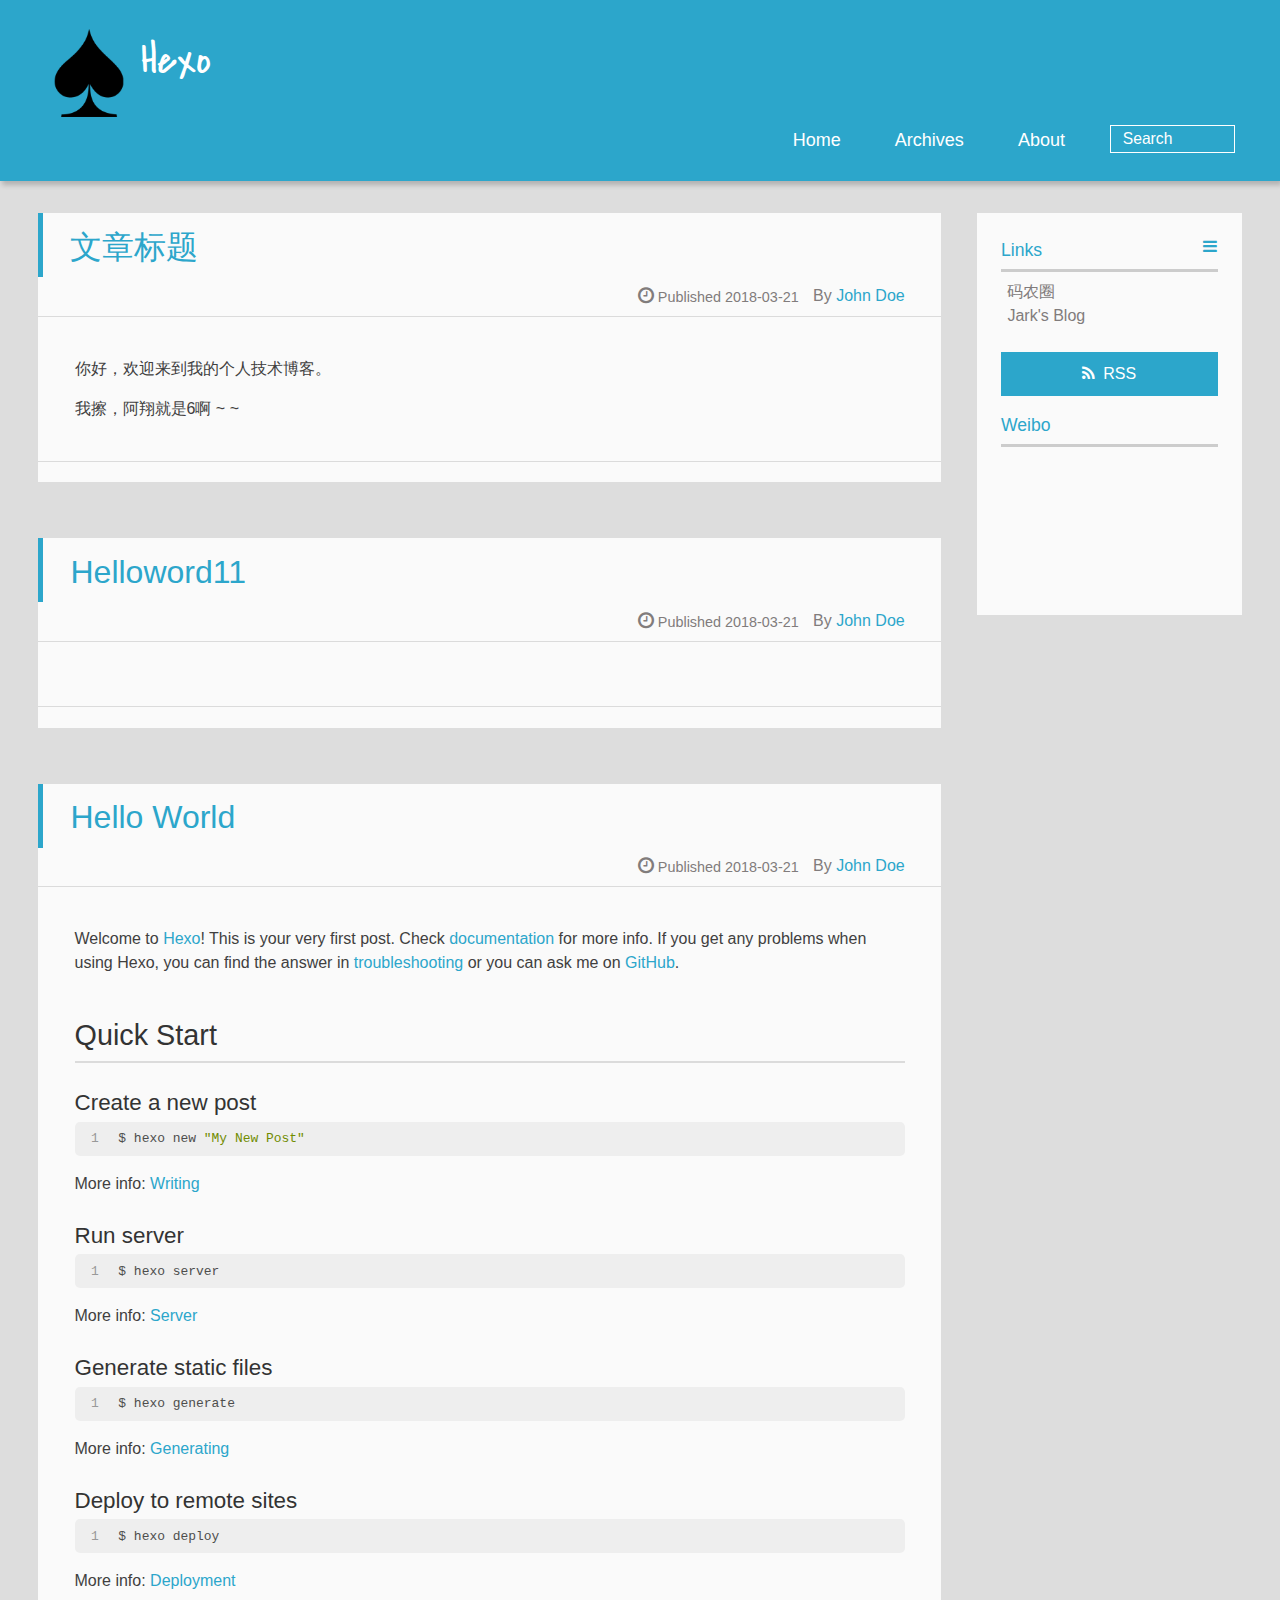
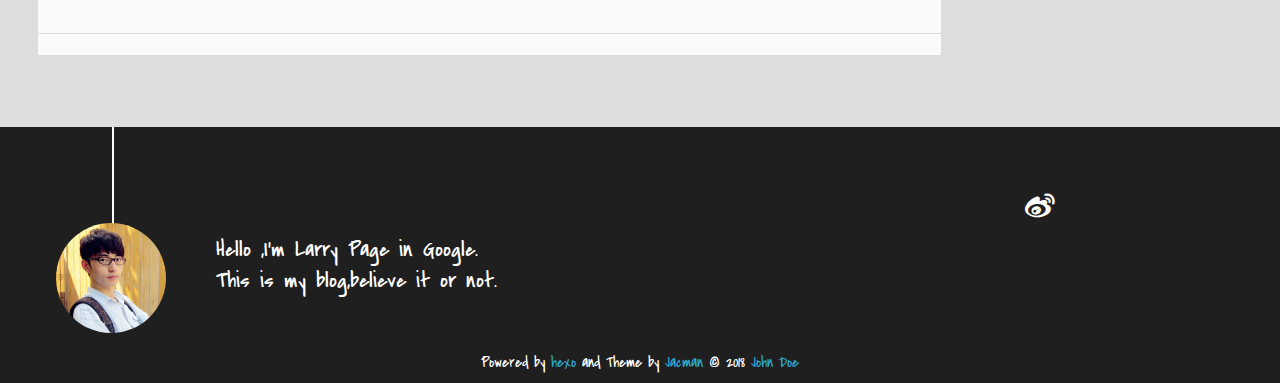
==== index.html @ efb7a97f "Site updated: 2018-03-21 19:25:09" ====
<!DOCTYPE HTML>
<html >
<head>
  <meta charset="UTF-8">
  
    <title>Hexo</title>
    <meta name="viewport" content="width=device-width, initial-scale=1,user-scalable=no">
    
    <meta name="author" content="John Doe">
    

    
    <meta property="og:type" content="website">
<meta property="og:title" content="Hexo">
<meta property="og:url" content="http://yoursite.com/index.html">
<meta property="og:site_name" content="Hexo">
<meta name="twitter:card" content="summary">
<meta name="twitter:title" content="Hexo">

    
    <link rel="alternative" href="/atom.xml" title="Hexo" type="application/atom+xml">
    
    
    <link rel="icon" href="/img/favicon.ico">
    
    
    <link rel="apple-touch-icon" href="/img/jacman.jpg">
    <link rel="apple-touch-icon-precomposed" href="/img/jacman.jpg">
    
    <link rel="stylesheet" href="/css/style.css">
</head>

  <body>
    <header>
      
<div>
		
			<div id="imglogo">
				<a href="/"><img src="/img/logo.png" alt="Hexo" title="Hexo"/></a>
			</div>
			
			<div id="textlogo">
				<h1 class="site-name"><a href="/" title="Hexo">Hexo</a></h1>
				<h2 class="blog-motto"></h2>
			</div>
			<div class="navbar"><a class="navbutton navmobile" href="#" title="Menu">
			</a></div>
			<nav class="animated">
				<ul>
					<ul>
					 
						<li><a href="/">Home</a></li>
					
						<li><a href="/archives">Archives</a></li>
					
						<li><a href="/about">About</a></li>
					
					<li>
 					
					<form class="search" action="//google.com/search" method="get" accept-charset="utf-8">
						<label>Search</label>
						<input type="search" id="search" name="q" autocomplete="off" maxlength="20" placeholder="Search" />
						<input type="hidden" name="q" value="site:yoursite.com">
					</form>
					
					</li>
				</ul>
			</nav>			
</div>
    </header>
    <div id="container">
      <div id="main">

   
    
    <article class="post-expand post" itemprop="articleBody"> 
        <header class="article-info clearfix">
  <h1 itemprop="name">
    
      <a href="/2018/03/21/文章标题/" title="文章标题" itemprop="url">文章标题</a>
  </h1>
  <p class="article-author">By
       
		<a href="/about" title="John Doe" target="_blank" itemprop="author">John Doe</a>
		
  <p class="article-time">
    <time datetime="2018-03-21T10:41:30.000Z" itemprop="datePublished"> Published 2018-03-21</time>
    
  </p>
</header>
    <div class="article-content">
        
        <p>你好，欢迎来到我的个人技术博客。 </p>
<p>我擦，阿翔就是6啊 ~ ~</p>

        
        
        <p class="article-more-link">
          
       </p>
    </div>
    <footer class="article-footer clearfix">
<div class="article-catetags">


</div>




<div class="comments-count">
	
</div>

</footer>


    </article>






   
    
    <article class="post-expand post" itemprop="articleBody"> 
        <header class="article-info clearfix">
  <h1 itemprop="name">
    
      <a href="/2018/03/21/Helloword11/" title="Helloword11" itemprop="url">Helloword11</a>
  </h1>
  <p class="article-author">By
       
		<a href="/about" title="John Doe" target="_blank" itemprop="author">John Doe</a>
		
  <p class="article-time">
    <time datetime="2018-03-21T09:55:42.000Z" itemprop="datePublished"> Published 2018-03-21</time>
    
  </p>
</header>
    <div class="article-content">
        
        
        
        
        <p class="article-more-link">
          
       </p>
    </div>
    <footer class="article-footer clearfix">
<div class="article-catetags">


</div>




<div class="comments-count">
	
</div>

</footer>


    </article>






   
    
    <article class="post-expand post" itemprop="articleBody"> 
        <header class="article-info clearfix">
  <h1 itemprop="name">
    
      <a href="/2018/03/21/hello-world/" title="Hello World" itemprop="url">Hello World</a>
  </h1>
  <p class="article-author">By
       
		<a href="/about" title="John Doe" target="_blank" itemprop="author">John Doe</a>
		
  <p class="article-time">
    <time datetime="2018-03-21T09:54:23.000Z" itemprop="datePublished"> Published 2018-03-21</time>
    
  </p>
</header>
    <div class="article-content">
        
        <p>Welcome to <a href="https://hexo.io/" target="_blank" rel="noopener">Hexo</a>! This is your very first post. Check <a href="https://hexo.io/docs/" target="_blank" rel="noopener">documentation</a> for more info. If you get any problems when using Hexo, you can find the answer in <a href="https://hexo.io/docs/troubleshooting.html" target="_blank" rel="noopener">troubleshooting</a> or you can ask me on <a href="https://github.com/hexojs/hexo/issues" target="_blank" rel="noopener">GitHub</a>.</p>
<h2 id="Quick-Start"><a href="#Quick-Start" class="headerlink" title="Quick Start"></a>Quick Start</h2><h3 id="Create-a-new-post"><a href="#Create-a-new-post" class="headerlink" title="Create a new post"></a>Create a new post</h3><figure class="highlight bash"><table><tr><td class="gutter"><pre><span class="line">1</span><br></pre></td><td class="code"><pre><span class="line">$ hexo new <span class="string">"My New Post"</span></span><br></pre></td></tr></table></figure>
<p>More info: <a href="https://hexo.io/docs/writing.html" target="_blank" rel="noopener">Writing</a></p>
<h3 id="Run-server"><a href="#Run-server" class="headerlink" title="Run server"></a>Run server</h3><figure class="highlight bash"><table><tr><td class="gutter"><pre><span class="line">1</span><br></pre></td><td class="code"><pre><span class="line">$ hexo server</span><br></pre></td></tr></table></figure>
<p>More info: <a href="https://hexo.io/docs/server.html" target="_blank" rel="noopener">Server</a></p>
<h3 id="Generate-static-files"><a href="#Generate-static-files" class="headerlink" title="Generate static files"></a>Generate static files</h3><figure class="highlight bash"><table><tr><td class="gutter"><pre><span class="line">1</span><br></pre></td><td class="code"><pre><span class="line">$ hexo generate</span><br></pre></td></tr></table></figure>
<p>More info: <a href="https://hexo.io/docs/generating.html" target="_blank" rel="noopener">Generating</a></p>
<h3 id="Deploy-to-remote-sites"><a href="#Deploy-to-remote-sites" class="headerlink" title="Deploy to remote sites"></a>Deploy to remote sites</h3><figure class="highlight bash"><table><tr><td class="gutter"><pre><span class="line">1</span><br></pre></td><td class="code"><pre><span class="line">$ hexo deploy</span><br></pre></td></tr></table></figure>
<p>More info: <a href="https://hexo.io/docs/deployment.html" target="_blank" rel="noopener">Deployment</a></p>

        
        
        <p class="article-more-link">
          
       </p>
    </div>
    <footer class="article-footer clearfix">
<div class="article-catetags">


</div>




<div class="comments-count">
	
</div>

</footer>


    </article>







</div>
      <div class="openaside"><a class="navbutton" href="#" title="Show Sidebar"></a></div>

<div id="asidepart">
<div class="closeaside"><a class="closebutton" href="#" title="Hide Sidebar"></a></div>
<aside class="clearfix">

  


  

  

  <div class="linkslist">
  <p class="asidetitle">Links</p>
    <ul>
        
          <li>
            
            	<a href="https://coderq.com" target="_blank" title="一个面向程序员交流分享的新一代社区">码农圈</a>
            
          </li>
        
          <li>
            
            	<a href="http://wuchong.me" target="_blank" title="Jark&#39;s Blog">Jark&#39;s Blog</a>
            
          </li>
        
    </ul>
</div>

  


  <div class="rsspart">
	<a href="/atom.xml" target="_blank" title="rss">RSS</a>
</div>

  <div class="weiboshow">
  <p class="asidetitle">Weibo</p>
    <iframe width="100%" height="119" class="share_self"  frameborder="0" scrolling="no" src="http://widget.weibo.com/weiboshow/index.php?language=&width=0&height=119&fansRow=2&ptype=1&speed=0&skin=9&isTitle=1&noborder=1&isWeibo=0&isFans=0&uid=&verifier=b3593ceb&dpc=1"></iframe>
</div>


</aside>
</div>
    </div>
    <footer><div id="footer" >
	
	<div class="line">
		<span></span>
		<div class="author"></div>
	</div>
	
	
	<section class="info">
		<p> Hello ,I&#39;m Larry Page in Google. <br/>
			This is my blog,believe it or not.</p>
	</section>
	 
	<div class="social-font" class="clearfix">
		
		<a href="http://weibo.com/2176287895" target="_blank" class="icon-weibo" title="微博"></a>
		
		
		
		
		
		
		
		
		
		
	</div>
			
		

		<p class="copyright">
		Powered by <a href="http://hexo.io" target="_blank" title="hexo">hexo</a> and Theme by <a href="https://github.com/wuchong/jacman" target="_blank" title="Jacman">Jacman</a> © 2018 
		
		<a href="/about" target="_blank" title="John Doe">John Doe</a>
		
		
		</p>
</div>
</footer>
    <script src="/js/jquery-2.0.3.min.js"></script>
<script src="/js/jquery.imagesloaded.min.js"></script>
<script src="/js/gallery.js"></script>
<script src="/js/jquery.qrcode-0.12.0.min.js"></script>

<script type="text/javascript">
$(document).ready(function(){ 
  $('.navbar').click(function(){
    $('header nav').toggleClass('shownav');
  });
  var myWidth = 0;
  function getSize(){
    if( typeof( window.innerWidth ) == 'number' ) {
      myWidth = window.innerWidth;
    } else if( document.documentElement && document.documentElement.clientWidth) {
      myWidth = document.documentElement.clientWidth;
    };
  };
  var m = $('#main'),
      a = $('#asidepart'),
      c = $('.closeaside'),
      o = $('.openaside');
  c.click(function(){
    a.addClass('fadeOut').css('display', 'none');
    o.css('display', 'block').addClass('fadeIn');
    m.addClass('moveMain');
  });
  o.click(function(){
    o.css('display', 'none').removeClass('beforeFadeIn');
    a.css('display', 'block').removeClass('fadeOut').addClass('fadeIn');      
    m.removeClass('moveMain');
  });
  $(window).scroll(function(){
    o.css("top",Math.max(80,260-$(this).scrollTop()));
  });
  
  $(window).resize(function(){
    getSize(); 
    if (myWidth >= 1024) {
      $('header nav').removeClass('shownav');
    }else{
      m.removeClass('moveMain');
      a.css('display', 'block').removeClass('fadeOut');
      o.css('display', 'none');
        
    }
  });
});
</script>












<link rel="stylesheet" href="/fancybox/jquery.fancybox.css" media="screen" type="text/css">
<script src="/fancybox/jquery.fancybox.pack.js"></script>
<script type="text/javascript">
$(document).ready(function(){ 
  $('.article-content').each(function(i){
    $(this).find('img').each(function(){
      if ($(this).parent().hasClass('fancybox')) return;
      var alt = this.alt;
      if (alt) $(this).after('<span class="caption">' + alt + '</span>');
      $(this).wrap('<a href="' + this.src + '" title="' + alt + '" class="fancybox"></a>');
    });
    $(this).find('.fancybox').each(function(){
      $(this).attr('rel', 'article' + i);
    });
  });
  if($.fancybox){
    $('.fancybox').fancybox();
  }
}); 
</script>



<!-- Analytics Begin -->



<script>
var _hmt = _hmt || [];
(function() {
  var hm = document.createElement("script");
  hm.src = "//hm.baidu.com/hm.js?e6d1f421bbc9962127a50488f9ed37d1";
  var s = document.getElementsByTagName("script")[0]; 
  s.parentNode.insertBefore(hm, s);
})();
</script>



<!-- Analytics End -->

<!-- Totop Begin -->

	<div id="totop">
	<a title="Back to Top"><img src="/img/scrollup.png"/></a>
	</div>
	<script src="/js/totop.js"></script>

<!-- Totop End -->

<!-- MathJax Begin -->
<!-- mathjax config similar to math.stackexchange -->


<!-- MathJax End -->

<!-- Tiny_search Begin -->

<!-- Tiny_search End -->

  </body>
 </html>
---- css/style.css ----
html,
body,
div,
span,
applet,
object,
iframe,
h1,
h2,
h3,
h4,
h5,
h6,
p,
blockquote,
pre,
a,
abbr,
acronym,
address,
big,
cite,
code,
del,
dfn,
em,
img,
ins,
kbd,
q,
s,
samp,
small,
strike,
strong,
sub,
sup,
tt,
var,
dl,
dt,
dd,
ol,
ul,
li,
fieldset,
form,
label,
legend,
table,
caption,
tbody,
tfoot,
thead,
tr,
th,
td {
  margin: 0;
  padding: 0;
  border: 0;
  outline: 0;
  font-weight: inherit;
  font-style: inherit;
  font-family: inherit;
  font-size: 100%;
  vertical-align: baseline;
}
body {
  line-height: 1;
  color: #000;
  background: #fff;
}
ol,
ul {
  list-style: none;
}
table {
  border-collapse: separate;
  border-spacing: 0;
  vertical-align: middle;
}
caption,
th,
td {
  text-align: left;
  font-weight: normal;
  vertical-align: middle;
}
a img {
  border: none;
}
/* custom Font*/
@font-face {
  font-family: "covered_by_your_graceregular";
  font-weight: normal;
  font-style: normal;
  src: url("../font/coveredbyyourgrace-webfont.eot");
  src: url("../font/coveredbyyourgrace-webfont.eot?#iefix") format('embedded-opentype'), url("../font/coveredbyyourgrace-webfont.svg#covered_by_your_graceregular") format('svg'), url("../font/coveredbyyourgrace-webfont.woff") format('woff'), url("../font/coveredbyyourgrace-webfont.ttf") format('truetype');
}
/* icon Font */
@font-face {
  font-family: "FontAwesome";
  font-style: normal;
  font-weight: normal;
  src: url("../font/fontawesome-webfont.eot?v=#4.0.3");
  src: url("../font/fontawesome-webfont.eot?#iefix&v=#4.0.3") format("embedded-opentype"), url("../font/fontawesome-webfont.woff?v=#4.0.3") format("woff"), url("../font/fontawesome-webfont.ttf?v=#4.0.3") format("truetype"), url("../font/fontawesome-webfont.svg#fontawesomeregular?v=#4.0.3") format("svg");
}
@font-face {
  font-family: "fontdiao";
  font-weight: normal;
  font-style: normal;
  src: url("../font/fontdiao.eot");
  src: url("../font/fontdiao.eot?#iefix") format('embedded-opentype'), url("../font/fontdiao.svg#fontdiao") format('svg'), url("../font/fontdiao.woff") format('woff'), url("../font/fontdiao.ttf") format('truetype');
}
/* Public style */
* {
  -webkit-margin-before: 0;
  -webkit-margin-after: 0;
}
body {
  background: #ddd;
  font-family: "Helvetica Neue", "Helvetica", "Microsoft YaHei", "WenQuanYi Micro Hei", Arial, sans-serif;
  font-size: 100%;
  color: #817c7c;
  line-height: 1.5;
  min-height: 100vh;
  display: -webkit-flex;
  display: -webkit-box;
  display: -moz-box;
  display: -webkit-flex;
  display: -ms-flexbox;
  display: box;
  display: flex;
  -webkit-flex-direction: column;
  -webkit-box-orient: vertical;
  -moz-box-orient: vertical;
  -o-box-orient: vertical;
  -webkit-flex-direction: column;
  -ms-flex-direction: column;
  flex-direction: column;
}
iframe {
  margin-top: 10px;
}
small {
  font-size: 80%;
}
sub,
sup {
  font-size: 75%;
  line-height: 0;
  position: relative;
  vertical-align: baseline;
}
sup {
  top: -0.5em;
  padding-left: 0.3em;
}
sub {
  bottom: -0.25em;
}
a {
  text-decoration: none;
  color: #817c7c;
}
a:hover,
a:focus {
  outline: 0;
  text-decoration: none;
  -webkit-transition: color 0.25s, background 0.5s;
  -moz-transition: color 0.25s, background 0.5s;
  -o-transition: color 0.25s, background 0.5s;
  -ms-transition: color 0.25s, background 0.5s;
  transition: color 0.25s, background 0.5s;
}
a:hover:before {
  -webkit-transition: color 0.25s, background 0.5s;
  -moz-transition: color 0.25s, background 0.5s;
  -o-transition: color 0.25s, background 0.5s;
  -ms-transition: color 0.25s, background 0.5s;
  transition: color 0.25s, background 0.5s;
}
input:focus {
  outline: none;
}
input,
button {
  margin: 0;
  padding: 0;
}
input::-moz-focus-inner,
button::-moz-focus-inner {
  border: 0;
  padding: 0;
}
h1 {
  font-size: 1.5em;
}
.fa {
  display: inline-block;
  font-family: FontAwesome;
  font-style: normal;
  font-weight: normal;
  line-height: 1;
  -webkit-font-smoothing: antialiased;
  -moz-osx-font-smoothing: grayscale;
}
.clearfix {
  zoom: 1;
}
.clearfix:before,
.clearfix:after {
  content: "";
  display: table;
}
.clearfix:after {
  clear: both;
}
::-webkit-input-placeholder {
  color: #fff;
  padding: 2px 0 0 4px;
}
::-moz-placeholder {
  color: #fff;
  padding: 2px 0 0 4px;
}
:-ms-input-placeholder {
  color: #fff;
  padding: 2px 0 0 4px;
}
::-webkit-input-placeholder::before {
  font-family: "FontAwesome";
  -webkit-font-smoothing: antialiased;
  -moz-osx-font-smoothing: grayscale;
  content: "\f002";
  padding-right: 4px;
}
::-moz-placeholder:before {
  font-family: "FontAwesome";
  -webkit-font-smoothing: antialiased;
  -moz-osx-font-smoothing: grayscale;
  content: "\f002";
  padding-right: 4px;
}
:-ms-input-placeholder::before {
  font-family: "FontAwesome";
  -webkit-font-smoothing: antialiased;
  -moz-osx-font-smoothing: grayscale;
  content: "\f002";
  padding-right: 4px;
}
input[type="search"]::-webkit-search-cancel-button,
input[type="search"]::-webkit-search-decoration {
  -webkit-appearance: none;
}
::-webkit-search-cancel-button:after {
  font-family: "FontAwesome";
  -webkit-font-smoothing: antialiased;
  -moz-osx-font-smoothing: grayscale;
  content: '\f00d';
  color: #fff;
  padding-right: 4px;
}
/* css3 animate */
.animated {
  -webkit-animation-fill-mode: both;
  -moz-animation-fill-mode: both;
  -o-animation-fill-mode: both;
  -ms-animation-fill-mode: both;
  animation-fill-mode: both;
  -webkit-animation-duration: 1s;
  -moz-animation-duration: 1s;
  -o-animation-duration: 1s;
  -ms-animation-duration: 1s;
  animation-duration: 1s;
}
@-webkit-keyframes fadeIn {
  0% {
    opacity: 0;
    -ms-filter: "progid:DXImageTransform.Microsoft.Alpha(Opacity=0)";
    filter: alpha(opacity=0);
  }
  100% {
    opacity: 1;
    -ms-filter: none;
    filter: none;
  }
}
.fadeIn {
  -webkit-animation-name: fadeIn;
  -moz-animation-name: fadeIn;
  -o-animation-name: fadeIn;
  -ms-animation-name: fadeIn;
  animation-name: fadeIn;
}
.fadeOut {
  -webkit-animation-name: fadeOut;
  -moz-animation-name: fadeOut;
  -o-animation-name: fadeOut;
  -ms-animation-name: fadeOut;
  animation-name: fadeOut;
}
@-moz-keyframes fadeInDown {
  0% {
    opacity: 0;
    -ms-filter: "progid:DXImageTransform.Microsoft.Alpha(Opacity=0)";
    filter: alpha(opacity=0);
    -webkit-transform: translateY(-20px);
    -moz-transform: translateY(-20px);
    -o-transform: translateY(-20px);
    -ms-transform: translateY(-20px);
    transform: translateY(-20px);
  }
  100% {
    opacity: 1;
    -ms-filter: none;
    filter: none;
    -webkit-transform: translateY(0);
    -moz-transform: translateY(0);
    -o-transform: translateY(0);
    -ms-transform: translateY(0);
    transform: translateY(0);
  }
}
@-webkit-keyframes fadeInDown {
  0% {
    opacity: 0;
    -ms-filter: "progid:DXImageTransform.Microsoft.Alpha(Opacity=0)";
    filter: alpha(opacity=0);
    -webkit-transform: translateY(-20px);
    -moz-transform: translateY(-20px);
    -o-transform: translateY(-20px);
    -ms-transform: translateY(-20px);
    transform: translateY(-20px);
  }
  100% {
    opacity: 1;
    -ms-filter: none;
    filter: none;
    -webkit-transform: translateY(0);
    -moz-transform: translateY(0);
    -o-transform: translateY(0);
    -ms-transform: translateY(0);
    transform: translateY(0);
  }
}
@-o-keyframes fadeInDown {
  0% {
    opacity: 0;
    -ms-filter: "progid:DXImageTransform.Microsoft.Alpha(Opacity=0)";
    filter: alpha(opacity=0);
    -webkit-transform: translateY(-20px);
    -moz-transform: translateY(-20px);
    -o-transform: translateY(-20px);
    -ms-transform: translateY(-20px);
    transform: translateY(-20px);
  }
  100% {
    opacity: 1;
    -ms-filter: none;
    filter: none;
    -webkit-transform: translateY(0);
    -moz-transform: translateY(0);
    -o-transform: translateY(0);
    -ms-transform: translateY(0);
    transform: translateY(0);
  }
}
@keyframes fadeInDown {
  0% {
    opacity: 0;
    -ms-filter: "progid:DXImageTransform.Microsoft.Alpha(Opacity=0)";
    filter: alpha(opacity=0);
    -webkit-transform: translateY(-20px);
    -moz-transform: translateY(-20px);
    -o-transform: translateY(-20px);
    -ms-transform: translateY(-20px);
    transform: translateY(-20px);
  }
  100% {
    opacity: 1;
    -ms-filter: none;
    filter: none;
    -webkit-transform: translateY(0);
    -moz-transform: translateY(0);
    -o-transform: translateY(0);
    -ms-transform: translateY(0);
    transform: translateY(0);
  }
}
body >header {
  width: 100%;
  -webkit-box-shadow: 2px 4px 5px rgba(3,3,3,0.2);
  box-shadow: 2px 4px 5px rgba(3,3,3,0.2);
  background: url("../") center #2ca6cb;
  color: #fff;
  padding: 1em 0 0.8em;
}
@media only screen and (min-width: 1024px) {
  body >header {
    padding: 1.8em 0 1.5em;
  }
}
body >header >div {
  width: 95%;
  margin: 0 auto;
  position: relative;
  overflow: hidden;
}
@media only screen and (min-width: 1024px) {
  body >header >div {
    width: 93%;
  }
}
body >header a {
  display: block;
  color: #fff;
}
#imglogo {
  float: left;
  width: 4em;
  height: 4em;
}
@media only screen and (min-width: 768px) {
  #imglogo {
    width: 5em;
  }
}
@media only screen and (min-width: 1024px) {
  #imglogo {
    width: 5.5em;
  }
}
#imglogo img {
  width: 4em;
}
@media only screen and (min-width: 768px) {
  #imglogo img {
    width: 5em;
  }
}
@media only screen and (min-width: 1024px) {
  #imglogo img {
    width: 5.5em;
  }
}
#textlogo {
  float: left;
  width: 75%;
  margin-left: 0.5em;
}
#textlogo h1.site-name {
  width: 86%;
  font-family: "covered_by_your_graceregular";
  font-size: 200%;
  line-height: 1.5;
  -webkit-font-smoothing: antialiased;
  -moz-osx-font-smoothing: grayscale;
}
@media only screen and (min-width: 768px) {
  #textlogo h1.site-name {
    font-size: 240%;
  }
}
@media only screen and (min-width: 1024px) {
  #textlogo h1.site-name {
    font-size: 280%;
  }
}
#textlogo h2.blog-motto {
  font-size: 0.7em;
  font-weight: normal;
}
@media only screen and (min-width: 768px) {
  #textlogo h2.blog-motto {
    font-size: 100%;
  }
}
@media only screen and (min-width: 1024px) {
  #textlogo h2.blog-motto {
    font-size: 110%;
  }
}
.navbar {
  position: absolute;
  width: 2em;
  right: 0em;
  top: 1em;
  padding: 0.5em;
}
@media only screen and (min-width: 1024px) {
  .navbar {
    display: none;
  }
}
.navbutton::before {
  font-family: "FontAwesome";
  -webkit-font-smoothing: antialiased;
  -moz-osx-font-smoothing: grayscale;
  content: "\f0c9";
}
.navmobile::before {
  padding-left: 1em;
}
header nav {
  float: left;
  width: 100%;
  font-size: 112.5%;
  padding-top: 0.5em;
  max-height: 0.01em;
  -webkit-transition: max-height 1s ease-out;
  -moz-transition: max-height 1s ease-out;
  -o-transition: max-height 1s ease-out;
  -ms-transition: max-height 1s ease-out;
  transition: max-height 1s ease-out;
}
@media only screen and (min-width: 568px) {
  header nav {
    width: 50%;
  }
}
@media only screen and (min-width: 1024px) {
  header nav {
    float: right;
    width: auto;
    margin-top: 1em;
    max-height: none;
  }
}
@media only screen and (min-width: 1024px) {
  header nav ul {
    float: right;
  }
}
@media only screen and (min-width: 1024px) {
  header nav ul li {
    float: left;
  }
}
header nav ul li a {
  padding: 0.2em 0 0.2em 1em;
}
@media only screen and (min-width: 1024px) {
  header nav ul li a {
    padding: 0.2em 1.5em;
  }
}
header nav ul li a:hover {
  background: #1b7f9e;
  color: #e9cd4c;
}
.shownav {
  max-height: 40em;
}
.search {
  padding: 0.1em 0 0 1em;
}
.search input {
  -webkit-appearance: textfield;
  font-size: 0.87em;
  line-height: 1.7;
  border: 1px solid #fff;
  color: #fff;
  background: transparent;
  width: 80%;
  padding-left: 0.5em;
}
@media only screen and (min-width: 1024px) {
  .search input {
    width: 8em;
    -webkit-transition: 0.5s width;
    -moz-transition: 0.5s width;
    -o-transition: 0.5s width;
    -ms-transition: 0.5s width;
    transition: 0.5s width;
  }
  .search input:focus {
    width: 15em;
  }
}
.search label {
  display: none;
}
/* index layout */
#container {
  -webkit-flex: 1;
  width: 95%;
  margin: 0 auto;
  overflow: hidden;
}
@media only screen and (min-width: 768px) {
  #container {
    width: 96%;
  }
}
@media only screen and (min-width: 1024px) {
  #container {
    width: 94%;
  }
}
@media only screen and (min-width: 1560px) {
  #container {
    width: 82%;
  }
}
#main {
  margin: 1em 0 0;
  line-height: 1.8;
}
@media only screen and (min-width: 1024px) {
  #main {
    margin: 2em 0 0;
    width: 75%;
    float: left;
    -webkit-transition: margin 0.5s ease-out;
    -moz-transition: margin 0.5s ease-out;
    -o-transition: margin 0.5s ease-out;
    -ms-transition: margin 0.5s ease-out;
    transition: margin 0.5s ease-out;
  }
}
#main section.post {
  background: #fafafa;
  margin-bottom: 0.125em;
}
#main section.post a {
  display: block;
  border-left: 0.5em solid #ccc;
  -webkit-transition: border-left 0.45s;
  -moz-transition: border-left 0.45s;
  -o-transition: border-left 0.45s;
  -ms-transition: border-left 0.45s;
  transition: border-left 0.45s;
  padding: 0.5em;
}
@media only screen and (min-width: 768px) {
  #main section.post a {
    padding: 1em;
  }
}
#main section.post a:hover {
  border-left: 0.5em solid #2ca6cb;
}
#main section.post a h1 {
  color: #2ca6cb;
  line-height: 2;
}
#main section.post a p {
  color: #817c7c;
}
#main section.post a time {
  color: #817c7c;
  display: block;
  margin: 0.5em 0;
  font-size: 0.9em;
}
#main article.post-expand {
  background: #fafafa;
  margin-bottom: 3.5em;
}
#main article.post-expand .img-logo {
  max-width: 180px;
  max-height: 96px;
  display: block !important;
  margin-right: 0.7em;
  margin-left: 0.7em;
  padding: 0;
  float: right;
  clear: right;
}
#main article.post-expand .img-topic {
  max-width: 300px;
  max-height: 1800px;
  display: block !important;
  margin-left: 0.7em;
  margin-right: 0.7em;
  padding: 0;
  float: right;
  clear: right;
}
#main article.post-expand .article-more-link a {
  display: inline-block;
  line-height: 1em;
  padding: 6px 15px;
  border-radius: 15px;
  background: #ddd;
  color: #817c7c;
  text-decoration: none;
}
#main article.post-expand .article-more-link a:hover {
  background: #2ca6cb;
  color: #fff;
  text-decoration: none;
}
#archive-page section.post a {
  font-size: 0.9em;
  padding: 0.5em !important;
}
@media only screen and (min-width: 768px) {
  #archive-page section.post a time {
    padding-left: 1em;
  }
}
.moveMain {
  margin-left: 10% !important;
}
.unexpand .prev {
  border-left: 0.5em solid #ccc;
}
.unexpand .prev:hover {
  border-left: 0.5em solid #2ca6cb;
}
#page-nav {
  background: #fafafa;
  text-align: center;
  overflow: hidden;
}
#page-nav a {
  display: inline-block;
  padding: 0.5em 1em;
}
#page-nav a {
  color: #2ca6cb;
}
#page-nav a:hover {
  background: #ccc;
  color: #2ca6cb;
}
#page-nav .prev {
  float: left;
  -webkit-transition: border-left 0.5s;
  -moz-transition: border-left 0.5s;
  -o-transition: border-left 0.5s;
  -ms-transition: border-left 0.5s;
  transition: border-left 0.5s;
}
#page-nav .prev span:before {
  font-family: "FontAwesome";
  -webkit-font-smoothing: antialiased;
  -moz-osx-font-smoothing: grayscale;
  content: "\f053";
  padding-right: 0.5em;
}
#page-nav .next {
  float: right;
}
#page-nav .next span:before {
  font-family: "FontAwesome";
  -webkit-font-smoothing: antialiased;
  -moz-osx-font-smoothing: grayscale;
  content: "\f054";
  padding-left: 0.5em;
}
#page-nav .page-number {
  display: none;
  padding: 0.5em 1em;
}
@media only screen and (min-width: 768px) {
  #page-nav .page-number {
    display: inline-block;
  }
}
#page-nav .current {
  color: #b8b8b8;
  font-weight: bold;
}
#page-nav .space {
  color: #2ca6cb;
}
/* page layout */
@media only screen and (min-width: 1024px) {
  .page {
    margin-left: 10% !important;
  }
}
/* archive layout */
.category-icon:before,
.tag-icon:before,
.archive-icon:before {
  font-family: "FontAwesome";
  -webkit-font-smoothing: antialiased;
  -moz-osx-font-smoothing: grayscale;
  color: #ccc;
  font-size: 100%;
  padding-right: 0.3em;
}
.category-icon:before {
  content: "\f07b";
}
.tag-icon:before {
  content: "\f02c";
}
.archive-icon:before {
  content: "\f187";
}
.archive-title {
  margin: 1em 0;
  padding: 2em;
  background: #fafafa;
  border-left: 0.5em solid #ccc;
}
@media only screen and (min-width: 1024px) {
  .archive-title {
    margin: 2em 0;
    width: 18.5%;
    padding-left: 0.5%;
    float: left;
  }
}
.archive-title h2 {
  width: 90%;
  color: #2ca6cb;
  font-size: 120%;
}
.archive-title a {
  color: #2ca6cb;
  -webkit-transition: color 0.5s;
  -moz-transition: color 0.5s;
  -o-transition: color 0.5s;
  -ms-transition: color 0.5s;
  transition: color 0.5s;
}
.archive-title a:hover {
  color: #2ca6cb;
  -webkit-transition: color 0.5s;
  -moz-transition: color 0.5s;
  -o-transition: color 0.5s;
  -ms-transition: color 0.5s;
  transition: color 0.5s;
}
.current {
  color: #ea6753 !important;
}
@media only screen and (min-width: 768px) {
  .archive-part {
    min-height: 200px;
  }
}
@media only screen and (min-width: 1024px) {
  .archive-part {
    float: right;
    margin-left: 2% !important;
  }
}
.archive-part section.post {
  width: 100%;
}
.archive-part section.post time {
  font-size: 1.1em !important;
  float: left;
}
@media only screen and (max-width: 568px) {
  .archive-part section.post time {
    width: 100%;
  }
}
@media only screen and (min-width: 568px) {
  .archive-part section.post time {
    width: 20%;
  }
}
@media only screen and (min-width: 768px) {
  .archive-nav {
    width: 100%;
    float: left;
    margin-top: 1em;
  }
}
/* tags&categories layout */
.all-list-box {
  min-height: 400px;
}
.post,
.page,
.link,
.photo {
  background: #fafafa;
}
.post a,
.page a,
.link a,
.photo a {
  color: #2ca6cb;
}
.post a:hover,
.page a:hover,
.link a:hover,
.photo a:hover {
  color: #ea6753;
}
@media only screen and (min-width: 768px) {
  article header.article-info {
    border-bottom: 1px solid #dbdbdb;
  }
}
article header.article-info >h1 {
  padding: 0.2em 3%;
  font-size: 170%;
  line-height: 1.5;
  word-wrap: break-word;
  word-break: normal;
  -webkit-font-smoothing: antialiased;
  -moz-osx-font-smoothing: grayscale;
  border-left: 5px solid #2ca6cb;
}
@media only screen and (min-width: 1024px) {
  article header.article-info >h1 {
    font-size: 200%;
    padding-top: 0.3em;
  }
}
article header.article-info >p.article-author {
  padding: 0.3em 4% 0.3em 0;
  text-align: right;
  border-bottom: 1px solid #dbdbdb;
}
@media only screen and (min-width: 768px) {
  article header.article-info >p.article-author {
    float: right;
    border-bottom: none;
  }
}
article header.article-info >p.article-time {
  padding-top: 0.5em;
  font-size: 0.8em;
  text-align: center;
  margin-bottom: -2.7em;
}
@media only screen and (min-width: 768px) {
  article header.article-info >p.article-time {
    float: right;
    margin-right: 1em;
    padding-top: 0.1em;
    font-size: 0.9em;
  }
}
article header.article-info >p.article-time:before {
  font-family: "FontAwesome";
  font-size: 130%;
  content: "\f017";
  -webkit-font-smoothing: antialiased;
  -moz-osx-font-smoothing: grayscale;
}
article .article-content {
  padding: 1.5em 4%;
  color: #413f3f;
  font-size: 100%;
}
article .article-content:before,
article .article-content:after {
  content: "";
  display: block;
  clear: both;
}
article .article-content .kb {
  padding: 0.1em 0.6em;
  border: 1px solid #ccc;
  background-color: code-color;
  color: #8f8f8f;
  -webkit-box-shadow: 0 1px 0 rgba(0,0,0,0.2), 0 0 0 2px #fff inset;
  box-shadow: 0 1px 0 rgba(0,0,0,0.2), 0 0 0 2px #fff inset;
  border-radius: 3px;
  display: inline-block;
  margin: 0 0.1em;
  text-shadow: 0 1px 0 #fff;
  line-height: 1.5;
  white-space: nowrap;
}
article .article-content h1,
article .article-content h2 {
  font-size: 180%;
  line-height: 1.2em;
  padding-bottom: 0.3em;
  margin-top: 1.5em;
  border-bottom: 2px solid #dbdbdb;
}
article .article-content h3 {
  font-size: 140%;
  line-height: 1em;
  margin-top: 1.3em;
}
article .article-content h4,
article .article-content h5,
article .article-content h6 {
  font-size: 140%;
}
article .article-content h1,
article .article-content h2,
article .article-content h3,
article .article-content h4,
article .article-content h5,
article .article-content h6 {
  color: #333;
  -webkit-font-smoothing: antialiased;
  -moz-osx-font-smoothing: grayscale;
}
article .article-content h1 >code,
article .article-content h2 >code,
article .article-content h3 >code,
article .article-content h4 >code,
article .article-content h5 >code,
article .article-content h6 >code {
  color: #a3a3a3;
}
article .article-content hr {
  border: 1px solid #dbdbdb;
}
article .article-content strong {
  font-weight: bold;
}
article .article-content em {
  font-style: italic;
}
article .article-content acronym,
article .article-content abbr {
  border-bottom: 1px dotted;
}
article .article-content blockquote {
  border-left: 0.2em solid #2ca6cb;
  margin: 0.65em 0 0.65em 1%;
  padding-left: 1%;
  line-height: 1.5;
  font-size: 100%;
  color: #808080;
}
article .article-content blockquote footer {
  background: #fafafa;
  padding: 0;
  margin: 0;
  font-size: 80%;
  line-height: 1em;
}
article .article-content blockquote cite {
  font-style: italic;
  padding-left: 0.5em;
}
article .article-content ul,
article .article-content ol {
  padding-left: 1.5em;
  font-size: 100%;
  padding-top: 0.7em;
}
@media only screen and (min-width: 768px) {
  article .article-content ul,
  article .article-content ol {
    padding-left: 1.5em;
  }
}
article .article-content ul li {
  list-style: disc;
  text-align: match-parent;
}
article .article-content ol li {
  list-style-type: decimal;
}
article .article-content dl dt {
  font-weight: blod;
}
article .article-content ul li>code,
article .article-content ol li>code,
article .article-content p code,
article .article-content strong code,
article .article-content em code,
article .article-content table th>code,
article .article-content table td>code {
  font-family: Monaco, Menlo, Consolas, Courier New, monospace;
  background: #eee;
  color: #d14;
  border: 1px solid #d6d6d6;
  padding: 0 5px;
  margin: 0 2px;
  font-size: 90%;
  white-space: nowrap;
  text-shadow: 0 1px #fff;
  -webkit-border-radius: 0.25em;
  border-radius: 0.25em;
}
article .article-content p {
  line-height: 1.5;
  margin-top: 0.7em;
}
@media only screen and (min-width: 1024px) {
  article .article-content p {
    margin-top: 1em;
  }
}
article .article-content img,
article .article-content video,
article .article-content figure img {
  max-width: 100%;
  height: auto;
  vertical-align: middle;
  padding-top: 0.5em;
}
@media only screen and (min-width: 1024px) {
  article .article-content img,
  article .article-content video,
  article .article-content figure img {
    padding-top: 0.7em;
  }
}
article .article-content .img-topic,
article .article-content .img-logo {
  display: none;
}
article .article-content .img-center {
  display: block;
  margin: auto;
}
article .article-content .img-shadow {
  -webkit-box-shadow: 0 0 2px 3px #ddd;
  box-shadow: 0 0 2px 3px #ddd;
}
article .article-content figcaption,
article .article-content .caption {
  display: block;
  margin-top: 0.3em;
  color: #808080;
  position: relative;
  font-size: 0.9em;
  padding-left: 1.3em;
}
article .article-content figcaption:before,
article .article-content .caption:before {
  content: '\f040';
  position: absolute;
  font: 0.9em "FontAwesome";
  position: absolute;
  left: 0;
  top: 0.3em;
}
article .article-content .video-container {
  position: relative;
  padding-top: 56%;
  height: 0;
  overflow: hidden;
}
article .article-content .video-container iframe,
article .article-content .video-container object,
article .article-content .video-container embed {
  position: absolute;
  top: 0;
  left: 0;
  width: 100%;
  height: 100%;
  margin-top: 0;
}
article .article-content table {
  max-width: 100%;
  border-collapse: collapse;
  border-spacing: 0;
  margin-top: 1em;
}
article .article-content table th {
  font-weight: bold;
  border-bottom: 2px solid #dbdbdb;
  padding: 0.5em;
  line-height: 1.3em;
}
article .article-content table td {
  border-bottom: 1px solid #dbdbdb;
  padding: 0.5em;
  line-height: 1.3em;
}
article .article-content .pullquote {
  text-align: left;
  width: 45%;
  margin: 0;
  border: none;
}
article .article-content .left {
  margin-left: 0.5em;
  margin-right: 1em;
  float: left;
}
article .article-content .right {
  margin-right: 0.5em;
  margin-left: 1em;
  float: right;
}
footer.article-footer {
  background: #fafafa;
  padding: 0 4%;
  margin: 0;
  border-top: 1px solid #dbdbdb;
}
.article-share {
  float: right;
  width: 100%;
}
@media only screen and (min-width: 568px) {
  .article-share {
    width: 60%;
  }
}
@media only screen and (min-width: 768px) {
  .article-share {
    width: 16.5em;
  }
}
.article-share .share-jiathis {
  padding: 0.5em 0;
  margin-top: 0.3em;
}
.share span {
  float: right;
  height: 3em;
  width: 1em;
  margin-right: 0.5em;
  position: relative;
  color: #d6d6d6;
}
.share span:before {
  font-family: "FontAwesome";
  content: "\f064";
  font-size: 1em;
  -webkit-font-smoothing: antialiased;
  -moz-osx-font-smoothing: grayscale;
  width: 1.5em;
  height: 1.5em;
  position: absolute;
  top: 50%;
  left: 50%;
  margin-top: -0.75em;
  margin-left: -0.75em;
}
.share a {
  float: right;
  width: 3em;
  height: 3em;
  display: block;
  position: relative;
}
.share a:before {
  font-size: 1.2em;
  font-family: "FontAwesome";
  text-align: center;
  color: #817c7c;
  -webkit-font-smoothing: antialiased;
  -moz-osx-font-smoothing: grayscale;
  width: 1.5em;
  height: 1.5em;
  position: absolute;
  top: 50%;
  left: 50%;
  margin-top: -0.75em;
  margin-left: -0.75em;
}
.share a:hover:before {
  color: #fff;
}
.article-share-twitter:before {
  content: "\f099";
}
.article-share-twitter:hover {
  background: #00aced;
  text-shadow: 0 1px #008abe;
}
.article-share-facebook:before {
  content: "\f09a";
}
.article-share-facebook:hover {
  background: #3b5998;
  text-shadow: 0 1px #2f477a;
}
.article-share-weibo:before {
  content: "\f18a";
}
.article-share-weibo:hover {
  background: #c64d3e;
  text-shadow: 0 1px #a13c2f;
}
.article-share-qrcode:before {
  font-family: "fontdiao" !important;
  content: "\f132";
}
.article-share-qrcode:hover {
  background: #49ae0f;
  text-shadow: 0 1px #3a8b0c;
}
.article-share-renren:before {
  content: "\f18b";
}
.article-share-renren:hover {
  background: #369;
  text-shadow: 0 1px #29527a;
}
.article-back-to-top:before {
  content: "\f062";
}
.article-back-to-top:hover {
  background: #762c54;
  text-shadow: 0 1px #5e2343;
}
.hoverqrcode {
  background: #fff;
  border: 3px solid #2ca6cb;
  border-radius: 10px;
  display: inline-block;
  position: absolute;
}
.overlay {
  display: none !important;
}
.comments-count {
  color: #d6d6d6;
  margin-top: 0.3em;
  padding: 0.5em 0;
  float: right;
}
.comments-count span:before {
  font-family: "FontAwesome";
  -webkit-font-smoothing: antialiased;
  -moz-osx-font-smoothing: grayscale;
  content: "\f075";
}
@media only screen and (max-width: 568px) {
  .comments-count {
    float: left;
  }
}
.comments-count-link {
  padding: 0.5em;
  margin: 0 0.3em;
}
.comments-count-link:hover {
  color: #fff !important;
  background: #2ca6cb;
}
.article-tags,
.article-categories {
  padding: 0.5em 0;
  float: left;
/**width 100%**/
}
@media only screen and (max-width: 568px) {
  .article-tags,
  .article-categories {
    margin-right: 1em !important;
  }
}
.article-tags {
  color: #d6d6d6;
}
@media only screen and (max-width: 568px) {
  .article-tags {
    margin-left: 0;
  }
}
.article-tags span {
  position: relative;
  float: left;
  width: 1em;
  height: 2em;
  margin-right: 0.5em;
}
.article-tags span:before {
  font-family: "FontAwesome";
  -webkit-font-smoothing: antialiased;
  -moz-osx-font-smoothing: grayscale;
  width: 1.2em;
  height: 1.2em;
  position: absolute;
  top: 50%;
  left: 50%;
  margin-top: -0.6em;
  margin-left: -0.6em;
  content: "\f02c";
}
.article-tags a {
  float: left;
  padding: 0 0.3em;
  margin: 0.3em;
  background: #e6e6e6;
}
.article-tags a:hover {
  color: #fff;
  background: #2ca6cb;
}
.article-categories {
  color: #d6d6d6;
  margin-top: 0.3em;
  margin-right: 3em;
}
.article-categories span:before {
  font-family: "FontAwesome";
  -webkit-font-smoothing: antialiased;
  -moz-osx-font-smoothing: grayscale;
  content: "\f07b";
}
.article-category-link {
  padding: 0.5em;
  margin: 0 0.3em;
}
.article-category-link:hover {
  color: #fff !important;
  background: #2ca6cb;
}
.article-nav {
  padding: 0 10%;
}
@media only screen and (min-width: 768px) {
  .article-nav {
    padding: 0 4%;
  }
}
.article-nav strong {
  font-size: 1em;
  font-weight: bold;
}
.article-nav a {
  display: block;
  overflow: hidden;
}
.article-nav .prev a:hover,
.article-nav .next a:hover {
  background: #2ca6cb;
  color: #fff;
}
.article-nav .prev {
  width: 100%;
  float: left;
}
.article-nav .prev strong {
  padding-left: 1.8em;
}
.article-nav .prev span:before {
  font-family: "FontAwesome";
  -webkit-font-smoothing: antialiased;
  -moz-osx-font-smoothing: grayscale;
  content: "\f053";
  padding-right: 0.5em;
}
@media only screen and (min-width: 768px) {
  .article-nav .prev {
    width: 45%;
    float: left;
  }
}
.article-nav .next {
  width: 100%;
  float: left;
  text-align: left;
}
.article-nav .next strong {
  padding-left: 1.5em;
}
.article-nav .next span:before {
  font-family: "FontAwesome";
  -webkit-font-smoothing: antialiased;
  -moz-osx-font-smoothing: grayscale;
  content: "\f054";
  padding-right: 0.5em;
}
@media only screen and (min-width: 768px) {
  .article-nav .next {
    width: 45%;
    float: right;
    text-align: right;
  }
  .article-nav .next strong {
    padding-right: 1.8em;
  }
  .article-nav .next span:before {
    content: none;
  }
  .article-nav .next span:after {
    font-family: "FontAwesome";
    -webkit-font-smoothing: antialiased;
    -moz-osx-font-smoothing: grayscale;
    content: "\f054";
    padding-left: 0.5em;
  }
}
section.comment {
  padding: 0 4%;
  margin: 1em 0;
}
.toc-article {
  background: #eee;
  margin: 1.6em 0 0 2em;
  padding: 1em;
  -webkit-border-radius: 4px;
  border-radius: 4px;
  border: 1px solid #ddd;
}
.toc-article strong {
  padding: 0.3em 0;
}
.toc-article ul li {
  list-style: disc;
  text-align: match-parent;
  margin: 0.5em 0;
}
.toc-article ol li {
  list-style-type: decimal;
  margin: 0.5em 0;
}
#toc {
  line-height: 1.3em;
  font-size: 0.8em;
  float: right;
}
#toc .toc {
  padding: 0;
}
#toc .toc li {
  list-style-type: none;
}
#toc .toc-child {
  padding-left: 1.5em;
  padding-top: 0;
}
#toc.toc-aside {
  display: none;
  width: 13%;
  position: fixed;
  right: 2%;
  top: 320px;
  overflow: hidden;
  line-height: 1.5em;
  font-size: 1em;
  color: #333;
  opacity: 0.6;
  -ms-filter: "progid:DXImageTransform.Microsoft.Alpha(Opacity=60)";
  filter: alpha(opacity=60);
  -webkit-transition: opacity 1s ease-out;
  -moz-transition: opacity 1s ease-out;
  -o-transition: opacity 1s ease-out;
  -ms-transition: opacity 1s ease-out;
  transition: opacity 1s ease-out;
}
#toc.toc-aside strong {
  padding: 0.3em 0;
  color: #817c7c;
}
#toc.toc-aside:hover {
  -webkit-transition: opacity 0.3s ease-out;
  -moz-transition: opacity 0.3s ease-out;
  -o-transition: opacity 0.3s ease-out;
  -ms-transition: opacity 0.3s ease-out;
  transition: opacity 0.3s ease-out;
  opacity: 1;
  -ms-filter: none;
  filter: none;
}
#toc.toc-aside a {
  -webkit-transition: color 1s ease-out;
  -moz-transition: color 1s ease-out;
  -o-transition: color 1s ease-out;
  -ms-transition: color 1s ease-out;
  transition: color 1s ease-out;
}
#toc.toc-aside a:hover {
  color: #2ca6cb;
  -webkit-transition: color 0.3s ease-out;
  -moz-transition: color 0.3s ease-out;
  -o-transition: color 0.3s ease-out;
  -ms-transition: color 0.3s ease-out;
  transition: color 0.3s ease-out;
}
.active {
  color: #2ca6cb !important;
}
.openaside {
  display: none;
  position: fixed;
  right: 7.5%;
  top: 260px;
}
.openaside a {
  display: block;
  color: #fff;
  border: 1px solid #fff;
  border-radius: 5px;
  background: #2ca6cb;
  padding: 0.2em 0.55em;
}
.openaside a::before {
  font-family: "FontAwesome";
  -webkit-font-smoothing: antialiased;
  -moz-osx-font-smoothing: grayscale;
  content: "\f0c9";
}
.closeaside {
  display: none;
}
.closeaside a {
  color: #2ca6cb;
}
.closeaside a:hover {
  color: #2ca6cb;
}
.closeaside a::before {
  font-family: "FontAwesome";
  -webkit-font-smoothing: antialiased;
  -moz-osx-font-smoothing: grayscale;
  content: "\f0c9";
}
@media only screen and (min-width: 1024px) {
  .closeaside {
    display: block;
    position: absolute;
    right: 25px;
    top: 22px;
  }
}
#asidepart {
  background: #fafafa;
  margin: 1em 0 0;
  padding: 0.5em 2% 1em;
}
@media only screen and (min-width: 1024px) {
  #asidepart {
    position: relative;
    float: left;
    width: 18%;
    margin: 2em 0 0 3%;
  }
}
.asidetitle {
  font-size: 1.1em;
  color: #2ca6cb;
  padding: 0 0 0.3125em 0;
  border-bottom: 0.1875em solid #ccc;
}
.asidetitle a {
  color: #2ca6cb;
}
.asidetitle a:hover {
  color: #2ca6cb;
  -webkit-transition: color 0.5s;
  -moz-transition: color 0.5s;
  -o-transition: color 0.5s;
  -ms-transition: color 0.5s;
  transition: color 0.5s;
}
@media only screen and (min-width: 768px) {
  .categorieslist {
    width: 45%;
    float: left;
    margin: 0 5% 0 0;
  }
}
@media only screen and (min-width: 1024px) {
  .categorieslist {
    width: 100%;
    float: none;
    margin: 1em 0 0;
  }
}
.categorieslist li {
  border-bottom: 1px solid #ccc;
}
.categorieslist li a {
  display: block;
  padding: 0.5em 5%;
}
.categorieslist li a:hover {
  color: #2ca6cb;
}
.tagslist {
  margin: 1em 0 0;
}
@media only screen and (min-width: 768px) {
  .tagslist {
    width: 45%;
    float: left;
    margin: 0 5% 0 0;
  }
}
@media only screen and (min-width: 1024px) {
  .tagslist {
    width: 100%;
    float: none;
    margin: 1em 0 0;
  }
}
.tagslist ul {
  padding: 0.5em 0;
}
.tagslist ul li {
  float: left;
}
.tagslist ul li a {
  display: block;
  margin: 0.3125em;
  padding: 0.125em 0.3125em;
  background: #dbdbdb;
}
.tagslist ul li a:hover {
  color: #2ca6cb;
  background: #e6e6e6;
}
.rsspart {
  background: #2ca6cb;
  width: 100%;
}
@media only screen and (min-width: 768px) {
  .rsspart {
    float: left;
    width: 45%;
    margin: 0 5% 0 0;
  }
}
@media only screen and (min-width: 1024px) {
  .rsspart {
    width: 100%;
    float: none;
    margin: 1em 0 0;
  }
}
.rsspart a {
  color: #fff;
  display: block;
  padding: 0.625em 0;
  text-align: center;
}
.rsspart a:hover {
  color: #2ca6cb;
  background: #fafafa;
}
.rsspart a::before {
  font-family: "FontAwesome";
  -webkit-font-smoothing: antialiased;
  -moz-osx-font-smoothing: grayscale;
  padding-right: 0.5em;
  content: "\f09e";
}
.archiveslist {
  padding-right: 1em;
}
@media only screen and (min-width: 1024px) {
  .archiveslist {
    width: 100%;
    float: none;
    margin: 1em 0 0;
  }
}
.archiveslist li {
  font-size: 0.8em;
  line-height: 2em;
}
.archiveslist li a {
  padding: 0.5em;
}
.archiveslist li a:hover {
  color: #2ca6cb;
  -webkit-transition: color 0.25s;
  -moz-transition: color 0.25s;
  -o-transition: color 0.25s;
  -ms-transition: color 0.25s;
  transition: color 0.25s;
}
.archiveslist .archive-list-count:before {
  content: "(";
}
.archiveslist .archive-list-count:after {
  content: ")";
}
.archive-list {
  padding: 0.5em 0;
}
.archive-float ul {
  padding: 0;
}
.archive-float li {
  float: left;
  margin: 0.3em;
}
@media only screen and (min-width: 1024px) {
  .archive-float li {
    float: none;
  }
}
@media only screen and (min-width: 768px) {
  .tagcloudlist {
    width: 45%;
    float: left;
    margin: 0 5% 0 0;
  }
}
@media only screen and (min-width: 1024px) {
  .tagcloudlist {
    width: 100%;
    float: none;
    margin: 1em 0 0;
  }
}
.tagcloudlist .tagcloudlist a {
  padding: 0.2em;
  display: block;
  float: left;
}
.tagcloudlist .tagcloudlist a:hover {
  color: #2ca6cb;
  -webkit-transition: color 0.25s;
  -moz-transition: color 0.25s;
  -o-transition: color 0.25s;
  -ms-transition: color 0.25s;
  transition: color 0.25s;
}
.linkslist {
  margin-top: 0.5em;
}
@media only screen and (min-width: 768px) {
  .linkslist {
    width: 45%;
    float: left;
    margin: 0 5% 0 0;
  }
}
@media only screen and (min-width: 1024px) {
  .linkslist {
    width: 100%;
    float: none;
    margin: 1em 0 0;
  }
}
.linkslist ul {
  padding: 0.5em 0;
}
.linkslist ul a {
  font-size: 1em;
  line-height: 1.5;
  display: block;
  padding: 0 3%;
}
.linkslist ul a:hover {
  color: #2ca6cb;
  -webkit-transition: color 0.25s;
  -moz-transition: color 0.25s;
  -o-transition: color 0.25s;
  -ms-transition: color 0.25s;
  transition: color 0.25s;
}
.weiboshow {
  margin-top: 0.5em;
}
@media only screen and (min-width: 768px) {
  .weiboshow {
    width: 45%;
    float: left;
    margin: 0 5% 0 0;
  }
}
@media only screen and (min-width: 1024px) {
  .weiboshow {
    width: 100%;
    float: none;
    margin: 1em 0 0;
  }
}
.weiboshow iframe {
  padding: 0.5em 0;
}
.doubanshow {
  margin-top: 0.5em;
}
@media only screen and (min-width: 768px) {
  .doubanshow {
    width: 45%;
    float: left;
    margin: 0 5% 0 0;
  }
}
@media only screen and (min-width: 1024px) {
  .doubanshow {
    width: 100%;
    float: none;
    margin: 1em 0 0;
  }
}
.doubanshow div {
  padding: 0.5em 0;
}
.github-card {
  margin-top: 1.5em;
}
@media only screen and (min-width: 768px) {
  .github-card {
    width: 45%;
    float: left;
    margin: 0 5% 0 0;
  }
}
@media only screen and (min-width: 1024px) {
  .github-card {
    width: 100%;
    float: none;
    margin: 1em 0 0;
  }
}
.github-card div {
  padding: 0.5em 0;
}
footer {
  margin-top: 1em;
  background: #1f1f1f;
  padding: 0 2% 0.5em;
}
#footer {
  width: 95%;
  margin: 0 auto;
  overflow: hidden;
  position: relative;
}
#footer .line {
  width: 100%;
  height: 14em;
  margin: 0 auto;
}
@media only screen and (min-width: 768px) {
  #footer .line {
    width: 10em;
    float: left;
    position: relative;
  }
}
#footer .line span {
  display: block;
  width: 0.5em;
  height: 6.25em;
  border-right: 0.125em solid #fff;
  margin: 0 auto;
}
@media only screen and (min-width: 768px) {
  #footer .line span {
    position: absolute;
    left: 3em;
    margin: 0 0 1.5em;
  }
}
.author {
  width: 6.875em;
  height: 6.875em;
  margin: 0 auto;
  background: no-repeat url("../img/author.jpg") left top;
  -webkit-background-size: 6.875em 6.875em;
  -moz-background-size: 6.875em 6.875em;
  background-size: 6.875em 6.875em;
  border-radius: 3.4375em;
  -webkit-transition: -webkit-transform 2s ease-out;
  -moz-transition: -moz-transform 2s ease-out;
  -o-transition: -o-transform 2s ease-out;
  -ms-transition: -ms-transform 2s ease-out;
  transition: transform 2s ease-out;
}
.author:hover {
  -webkit-transform: rotateZ(360deg);
  -moz-transform: rotateZ(360deg);
  -o-transform: rotateZ(360deg);
  -ms-transform: rotateZ(360deg);
  transform: rotateZ(360deg);
}
@media only screen and (min-width: 768px) {
  .author {
    position: absolute;
    top: 6em;
    margin: 0 0 1.5em;
  }
}
.info {
  font-family: "covered_by_your_graceregular";
  -webkit-font-smoothing: antialiased;
  -moz-osx-font-smoothing: grayscale;
  font-size: 150%;
  line-height: 1.3em;
  width: 90%;
  margin: 0 auto;
  color: #fff;
}
@media only screen and (min-width: 768px) {
  .info {
    margin: 4.5em 0 2em 0;
    float: left;
    width: 75%;
  }
}
.social-font {
  width: 100%;
  margin: 0 auto;
  float: left;
  padding-left: 3%;
}
@media only screen and (min-width: 568px) {
  .social-font {
    padding-left: 20%;
  }
}
@media only screen and (min-width: 768px) {
  .social-font {
    width: 15em;
    position: absolute;
    right: -2em;
    top: 3em;
  }
}
.social-font a {
  float: left;
  display: block;
  width: 14%;
  color: #fff;
  font-size: 185%;
  padding: 0.5em;
}
@media only screen and (min-width: 1024px) {
  .social-font a {
    padding: 0.3em;
  }
}
.social-font a:hover:before {
  color: #2ca6cb;
}
.icon-weibo:before,
.icon-github:before,
.icon-twitter:before,
.icon-facebook:before,
.icon-stack-overflow:before,
.icon-email:before,
.icon-google_plus:before,
.icon-linkedin:before {
  font-family: "FontAwesome";
  -webkit-font-smoothing: antialiased;
  -moz-osx-font-smoothing: grayscale;
}
.icon-weibo:before {
  content: "\f18a";
}
.icon-github:before {
  content: "\f09b";
}
.icon-twitter:before {
  content: "\f099";
}
.icon-facebook:before {
  content: "\f09a";
}
.icon-stack-overflow:before {
  content: "\f16c";
}
.icon-email:before {
  content: "\f003";
}
.icon-google_plus:before {
  content: "\f0d5";
}
.icon-linkedin:before {
  content: "\f08c";
}
.icon-douban:before {
  font-family: "fontdiao";
  -webkit-font-smoothing: antialiased;
  -moz-osx-font-smoothing: grayscale;
  content: "\f111";
}
.icon-zhihu:before {
  font-family: "fontdiao";
  -webkit-font-smoothing: antialiased;
  -moz-osx-font-smoothing: grayscale;
  content: "\f142";
}
.copyright {
  -webkit-font-smoothing: antialiased;
  -moz-osx-font-smoothing: grayscale;
  font-family: "covered_by_your_graceregular";
  width: 100%;
  color: #fff;
  text-align: center;
}
@media only screen and (min-width: 768px) {
  .copyright {
    float: left;
  }
}
.copyright a {
  color: #2ca6cb;
}
.copyright a:hover {
  color: #2ca6cb;
  text-decoration: underline;
}
.cc-license {
  width: 100%;
  float: left;
  text-align: center;
}
.cc-license .cc-opacity {
  opacity: 0.7;
  -ms-filter: "progid:DXImageTransform.Microsoft.Alpha(Opacity=70)";
  filter: alpha(opacity=70);
  border-bottom: none;
}
.cc-license .cc-opacity:hover {
  opacity: 0.9;
  -ms-filter: "progid:DXImageTransform.Microsoft.Alpha(Opacity=90)";
  filter: alpha(opacity=90);
}
.cc-license img {
  display: inline-block;
}
.article-content pre,
.article-content .highlight,
.article-content .highlight pre {
  background: #eee;
  margin: 0.5em 0;
  padding: 0.5em 2%;
  color: #4d4d4c;
  line-height: 1.5;
  font-size: 0.8em;
  -webkit-border-radius: 0.35em;
  border-radius: 0.35em;
  word-wrap: break-word;
}
@media only screen and (min-width: 568px) {
  .article-content pre,
  .article-content .highlight,
  .article-content .highlight pre {
    font-size: 0.9em;
  }
}
.article-content .highlight .gutter pre,
.article-content .gist .gist-file .gist-data .line-numbers {
  color: #999;
  font-size: 0.4em;
}
@media only screen and (min-width: 568px) {
  .article-content .highlight .gutter pre,
  .article-content .gist .gist-file .gist-data .line-numbers {
    font-size: 0.9em;
    line-height: 1.5;
  }
}
.article-content pre {
  font-family: Monaco, Menlo, Consolas, Courier New, monospace;
}
.article-content .highlight {
  overflow: auto;
  font-size: 0.4em;
}
@media only screen and (min-width: 568px) {
  .article-content .highlight {
    font-size: 0.9em;
  }
}
.article-content .highlight pre {
  border: none;
  margin: 0;
  padding: 0;
}
.article-content .highlight table {
  margin: 0;
  width: auto;
}
.article-content .highlight td {
  border: none;
  padding: 0;
}
.article-content .highlight figcaption {
  zoom: 1;
  font-size: 0.85em;
  text-align: left;
  color: #8e908c;
  line-height: 1em;
  padding: 0.5em 0;
  margin-bottom: 0.5em;
}
.article-content .highlight figcaption:before,
.article-content .highlight figcaption:after {
  content: "";
  display: table;
}
.article-content .highlight figcaption:after {
  clear: both;
}
.article-content .highlight figcaption a {
  float: right;
}
.article-content .highlight .gutter pre {
  text-align: right;
  padding-right: 1.5em;
}
.article-content .highlight .line {
  height: 20px;
}
.article-content .gist {
  margin: 0.5em 0;
  background: #eee;
  padding: 1em 2%;
  -webkit-border-radius: 0.35em;
  border-radius: 0.35em;
}
.article-content .gist .gist-file {
  border: none;
  font-family: Monaco, Menlo, Consolas, Courier New, monospace;
  margin: 0;
}
.article-content .gist .gist-file .gist-data {
  background: none;
  border: none;
}
.article-content .gist .gist-file .gist-data .line-numbers {
  background: none;
  border: none;
  padding: 0 1.5em 0 0;
}
.article-content .gist .gist-file .gist-data .line-data {
  padding: 0 !important;
}
.article-content .gist .gist-file .highlight {
  margin: 0;
  padding: 0;
  border: none;
  background: #eee;
}
.article-content .gist .gist-file .gist-meta {
  background: #eee;
  color: #8e908c;
  font: 0.85em "Georgia", serif;
  text-shadow: 0 0;
  padding: 0;
  margin-top: 1em;
}
.article-content .gist .gist-file .gist-meta a {
  color: #2ca6cb;
  font-weight: normal;
}
.article-content .gist .gist-file .gist-meta a:hover {
  color: #2ca6cb;
}
pre .comment,
pre .title {
  color: #8e908c;
}
pre .variable,
pre .attribute,
pre .tag,
pre .regexp,
pre .ruby .constant,
pre .xml .tag .title,
pre .xml .pi,
pre .xml .doctype,
pre .html .doctype,
pre .css .id,
pre .css .class,
pre .css .pseudo {
  color: #c82829;
}
pre .number,
pre .preprocessor,
pre .built_in,
pre .literal,
pre .params,
pre .constant {
  color: #f5871f;
}
pre .class,
pre .ruby .class .title,
pre .css .rules .attribute {
  color: #718c00;
}
pre .string,
pre .value,
pre .inheritance,
pre .header,
pre .ruby .symbol,
pre .xml .cdata {
  color: #718c00;
}
pre .css .hexcolor {
  color: #3e999f;
}
pre .function,
pre .python .decorator,
pre .python .title,
pre .ruby .function .title,
pre .ruby .title .keyword,
pre .perl .sub,
pre .javascript .title,
pre .coffeescript .title {
  color: #4271ae;
}
pre .keyword,
pre .javascript .function {
  color: #8959a8;
}
.gallery {
  overflow: hidden;
  position: relative;
}
.gallery:hover .control {
  opacity: 1;
  -ms-filter: none;
  filter: none;
}
.gallery img {
  min-width: 100%;
  max-width: 100%;
  height: auto;
  position: absolute;
  top: 0;
  left: 0;
  opacity: 0;
  -ms-filter: "progid:DXImageTransform.Microsoft.Alpha(Opacity=0)";
  filter: alpha(opacity=0);
}
.gallery .control {
  opacity: 0;
  -ms-filter: "progid:DXImageTransform.Microsoft.Alpha(Opacity=0)";
  filter: alpha(opacity=0);
  -webkit-transition: 0.3s;
  -moz-transition: 0.3s;
  -o-transition: 0.3s;
  -ms-transition: 0.3s;
  transition: 0.3s;
}
.gallery .prev,
.gallery .next {
  position: absolute;
  top: 0;
  width: 50%;
  height: 100%;
  cursor: pointer;
}
.gallery .prev:before,
.gallery .next:before {
  position: absolute;
  font: 24px/1 "FontAwesome";
  text-align: center;
  width: 24px;
  text-shadow: 0 0 15px rgba(0,0,0,0.5);
  color: #fff;
  margin-top: -12px;
  top: 50%;
}
.gallery .prev {
  left: 0;
}
.gallery .prev:before {
  content: '\f053';
  left: 10px;
}
.gallery .next {
  right: 0;
}
.gallery .next:before {
  content: '\f054';
  right: 10px;
}
#totop {
  position: fixed;
  bottom: 5em;
  right: 1em;
  cursor: pointer;
}
@media only screen and (max-width: 1024px) {
  #totop {
    display: none !important;
  }
}
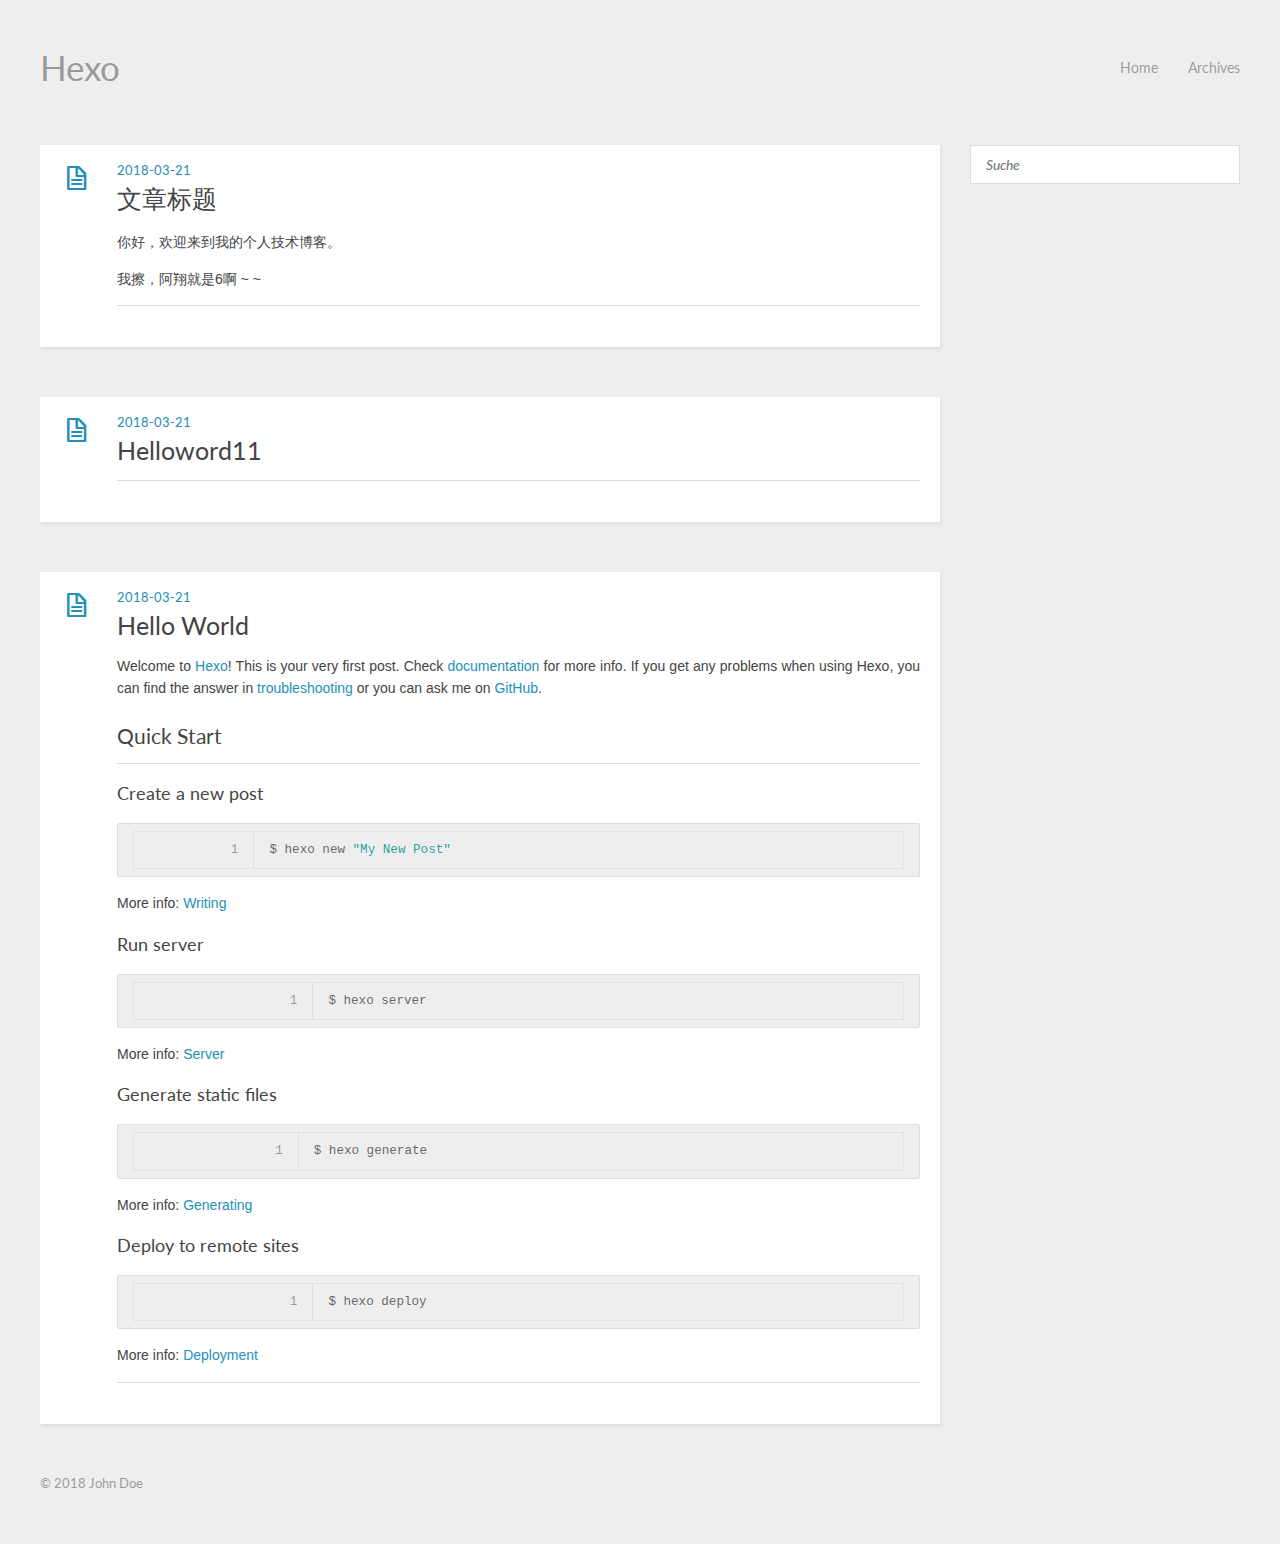
==== commit c46a5c8b: "Site updated: 2018-03-22 10:00:30" ====
--- a/index.html
+++ b/index.html
@@ -1,196 +1,131 @@
+<!DOCTYPE HTML>
+<html>
+<head>
+  <meta charset="utf-8">
+  
+  <title>Hexo</title>
+  <meta name="author" content="John Doe">
+  
+  
+  <meta name="viewport" content="width=device-width, initial-scale=1, maximum-scale=1">
 
- <!DOCTYPE HTML>
-<html >
-<head>
-  <meta charset="UTF-8">
   
-    <title>Hexo</title>
-    <meta name="viewport" content="width=device-width, initial-scale=1,user-scalable=no">
-    
-    <meta name="author" content="John Doe">
-    
+  <meta property="og:site_name" content="Hexo"/>
 
-    
-    <meta property="og:type" content="website">
-<meta property="og:title" content="Hexo">
-<meta property="og:url" content="http://yoursite.com/index.html">
-<meta property="og:site_name" content="Hexo">
-<meta name="twitter:card" content="summary">
-<meta name="twitter:title" content="Hexo">
+  
+    <meta property="og:image" content=""/>
+  
 
-    
-    <link rel="alternative" href="/atom.xml" title="Hexo" type="application/atom+xml">
-    
-    
-    <link rel="icon" href="/img/favicon.ico">
-    
-    
-    <link rel="apple-touch-icon" href="/img/jacman.jpg">
-    <link rel="apple-touch-icon-precomposed" href="/img/jacman.jpg">
-    
-    <link rel="stylesheet" href="/css/style.css">
+  <link href="/favicon.png" rel="icon">
+  <link rel="alternate" href="/atom.xml" title="Hexo" type="application/atom+xml">
+  <link rel="stylesheet" href="/css/style.css" media="screen" type="text/css">
+  <!--[if lt IE 9]><script src="//html5shiv.googlecode.com/svn/trunk/html5.js"></script><![endif]-->
+  
+
 </head>
 
-  <body>
+
+<body>
+  <header id="header" class="inner"><div class="alignleft">
+  <h1><a href="/">Hexo</a></h1>
+  <h2><a href="/"></a></h2>
+</div>
+<nav id="main-nav" class="alignright">
+  <ul>
+    
+      <li><a href="/">Home</a></li>
+    
+      <li><a href="/archives">Archives</a></li>
+    
+  </ul>
+  <div class="clearfix"></div>
+</nav>
+<div class="clearfix"></div>
+</header>
+  <div id="content" class="inner">
+    <div id="main-col" class="alignleft"><div id="wrapper">
+  <article class="post">
+  
+  <div class="post-content">
     <header>
       
-<div>
-		
-			<div id="imglogo">
-				<a href="/"><img src="/img/logo.png" alt="Hexo" title="Hexo"/></a>
-			</div>
-			
-			<div id="textlogo">
-				<h1 class="site-name"><a href="/" title="Hexo">Hexo</a></h1>
-				<h2 class="blog-motto"></h2>
-			</div>
-			<div class="navbar"><a class="navbutton navmobile" href="#" title="Menu">
-			</a></div>
-			<nav class="animated">
-				<ul>
-					<ul>
-					 
-						<li><a href="/">Home</a></li>
-					
-						<li><a href="/archives">Archives</a></li>
-					
-						<li><a href="/about">About</a></li>
-					
-					<li>
- 					
-					<form class="search" action="//google.com/search" method="get" accept-charset="utf-8">
-						<label>Search</label>
-						<input type="search" id="search" name="q" autocomplete="off" maxlength="20" placeholder="Search" />
-						<input type="hidden" name="q" value="site:yoursite.com">
-					</form>
-					
-					</li>
-				</ul>
-			</nav>			
-</div>
+        <div class="icon"></div>
+        <time datetime="2018-03-21T10:41:30.000Z"><a href="/2018/03/21/文章标题/">2018-03-21</a></time>
+      
+      
+  
+    <h1 class="title"><a href="/2018/03/21/文章标题/">文章标题</a></h1>
+  
+
     </header>
-    <div id="container">
-      <div id="main">
-
-   
-    
-    <article class="post-expand post" itemprop="articleBody"> 
-        <header class="article-info clearfix">
-  <h1 itemprop="name">
-    
-      <a href="/2018/03/21/文章标题/" title="文章标题" itemprop="url">文章标题</a>
-  </h1>
-  <p class="article-author">By
-       
-		<a href="/about" title="John Doe" target="_blank" itemprop="author">John Doe</a>
-		
-  <p class="article-time">
-    <time datetime="2018-03-21T10:41:30.000Z" itemprop="datePublished"> Published 2018-03-21</time>
-    
-  </p>
-</header>
-    <div class="article-content">
-        
+    <div class="entry">
+      
         <p>你好，欢迎来到我的个人技术博客。 </p>
 <p>我擦，阿翔就是6啊 ~ ~</p>
 
+      
+    </div>
+    <footer>
+      
         
         
-        <p class="article-more-link">
-          
-       </p>
-    </div>
-    <footer class="article-footer clearfix">
-<div class="article-catetags">
-
-
-</div>
+      
+      <div class="clearfix"></div>
+    </footer>
+  </div>
+</article>
 
 
 
 
-<div class="comments-count">
-	
-</div>
+  <article class="post">
+  
+  <div class="post-content">
+    <header>
+      
+        <div class="icon"></div>
+        <time datetime="2018-03-21T09:55:42.000Z"><a href="/2018/03/21/Helloword11/">2018-03-21</a></time>
+      
+      
+  
+    <h1 class="title"><a href="/2018/03/21/Helloword11/">Helloword11</a></h1>
+  
 
-</footer>
-
-
-    </article>
+    </header>
+    <div class="entry">
+      
+        
+      
+    </div>
+    <footer>
+      
+        
+        
+      
+      <div class="clearfix"></div>
+    </footer>
+  </div>
+</article>
 
 
 
 
+  <article class="post">
+  
+  <div class="post-content">
+    <header>
+      
+        <div class="icon"></div>
+        <time datetime="2018-03-21T09:54:23.000Z"><a href="/2018/03/21/hello-world/">2018-03-21</a></time>
+      
+      
+  
+    <h1 class="title"><a href="/2018/03/21/hello-world/">Hello World</a></h1>
+  
 
-
-   
-    
-    <article class="post-expand post" itemprop="articleBody"> 
-        <header class="article-info clearfix">
-  <h1 itemprop="name">
-    
-      <a href="/2018/03/21/Helloword11/" title="Helloword11" itemprop="url">Helloword11</a>
-  </h1>
-  <p class="article-author">By
-       
-		<a href="/about" title="John Doe" target="_blank" itemprop="author">John Doe</a>
-		
-  <p class="article-time">
-    <time datetime="2018-03-21T09:55:42.000Z" itemprop="datePublished"> Published 2018-03-21</time>
-    
-  </p>
-</header>
-    <div class="article-content">
-        
-        
-        
-        
-        <p class="article-more-link">
-          
-       </p>
-    </div>
-    <footer class="article-footer clearfix">
-<div class="article-catetags">
-
-
-</div>
-
-
-
-
-<div class="comments-count">
-	
-</div>
-
-</footer>
-
-
-    </article>
-
-
-
-
-
-
-   
-    
-    <article class="post-expand post" itemprop="articleBody"> 
-        <header class="article-info clearfix">
-  <h1 itemprop="name">
-    
-      <a href="/2018/03/21/hello-world/" title="Hello World" itemprop="url">Hello World</a>
-  </h1>
-  <p class="article-author">By
-       
-		<a href="/about" title="John Doe" target="_blank" itemprop="author">John Doe</a>
-		
-  <p class="article-time">
-    <time datetime="2018-03-21T09:54:23.000Z" itemprop="datePublished"> Published 2018-03-21</time>
-    
-  </p>
-</header>
-    <div class="article-content">
-        
+    </header>
+    <div class="entry">
+      
         <p>Welcome to <a href="https://hexo.io/" target="_blank" rel="noopener">Hexo</a>! This is your very first post. Check <a href="https://hexo.io/docs/" target="_blank" rel="noopener">documentation</a> for more info. If you get any problems when using Hexo, you can find the answer in <a href="https://hexo.io/docs/troubleshooting.html" target="_blank" rel="noopener">troubleshooting</a> or you can ask me on <a href="https://github.com/hexojs/hexo/issues" target="_blank" rel="noopener">GitHub</a>.</p>
 <h2 id="Quick-Start"><a href="#Quick-Start" class="headerlink" title="Quick Start"></a>Quick Start</h2><h3 id="Create-a-new-post"><a href="#Create-a-new-post" class="headerlink" title="Create a new post"></a>Create a new post</h3><figure class="highlight bash"><table><tr><td class="gutter"><pre><span class="line">1</span><br></pre></td><td class="code"><pre><span class="line">$ hexo new <span class="string">"My New Post"</span></span><br></pre></td></tr></table></figure>
 <p>More info: <a href="https://hexo.io/docs/writing.html" target="_blank" rel="noopener">Writing</a></p>
@@ -201,181 +136,50 @@
 <h3 id="Deploy-to-remote-sites"><a href="#Deploy-to-remote-sites" class="headerlink" title="Deploy to remote sites"></a>Deploy to remote sites</h3><figure class="highlight bash"><table><tr><td class="gutter"><pre><span class="line">1</span><br></pre></td><td class="code"><pre><span class="line">$ hexo deploy</span><br></pre></td></tr></table></figure>
 <p>More info: <a href="https://hexo.io/docs/deployment.html" target="_blank" rel="noopener">Deployment</a></p>
 
+      
+    </div>
+    <footer>
+      
         
         
-        <p class="article-more-link">
-          
-       </p>
-    </div>
-    <footer class="article-footer clearfix">
-<div class="article-catetags">
-
-
-</div>
-
-
-
-
-<div class="comments-count">
-	
-</div>
-
-</footer>
-
-
-    </article>
+      
+      <div class="clearfix"></div>
+    </footer>
+  </div>
+</article>
 
 
 
 
 
-
-
+<nav id="pagination">
+  
+  
+  <div class="clearfix"></div>
+</nav></div></div>
+    <aside id="sidebar" class="alignright">
+  <div class="search">
+  <form action="//google.com/search" method="get" accept-charset="utf-8">
+    <input type="search" name="q" results="0" placeholder="Suche">
+    <input type="hidden" name="q" value="site:yoursite.com">
+  </form>
 </div>
-      <div class="openaside"><a class="navbutton" href="#" title="Show Sidebar"></a></div>
-
-<div id="asidepart">
-<div class="closeaside"><a class="closebutton" href="#" title="Hide Sidebar"></a></div>
-<aside class="clearfix">
-
-  
-
 
   
 
   
-
-  <div class="linkslist">
-  <p class="asidetitle">Links</p>
-    <ul>
-        
-          <li>
-            
-            	<a href="https://coderq.com" target="_blank" title="一个面向程序员交流分享的新一代社区">码农圈</a>
-            
-          </li>
-        
-          <li>
-            
-            	<a href="http://wuchong.me" target="_blank" title="Jark&#39;s Blog">Jark&#39;s Blog</a>
-            
-          </li>
-        
-    </ul>
+</aside>
+    <div class="clearfix"></div>
+  </div>
+  <footer id="footer" class="inner"><div class="alignleft">
+  
+  &copy; 2018 John Doe
+  
 </div>
-
-  
-
-
-  <div class="rsspart">
-	<a href="/atom.xml" target="_blank" title="rss">RSS</a>
-</div>
-
-  <div class="weiboshow">
-  <p class="asidetitle">Weibo</p>
-    <iframe width="100%" height="119" class="share_self"  frameborder="0" scrolling="no" src="http://widget.weibo.com/weiboshow/index.php?language=&width=0&height=119&fansRow=2&ptype=1&speed=0&skin=9&isTitle=1&noborder=1&isWeibo=0&isFans=0&uid=&verifier=b3593ceb&dpc=1"></iframe>
-</div>
-
-
-</aside>
-</div>
-    </div>
-    <footer><div id="footer" >
-	
-	<div class="line">
-		<span></span>
-		<div class="author"></div>
-	</div>
-	
-	
-	<section class="info">
-		<p> Hello ,I&#39;m Larry Page in Google. <br/>
-			This is my blog,believe it or not.</p>
-	</section>
-	 
-	<div class="social-font" class="clearfix">
-		
-		<a href="http://weibo.com/2176287895" target="_blank" class="icon-weibo" title="微博"></a>
-		
-		
-		
-		
-		
-		
-		
-		
-		
-		
-	</div>
-			
-		
-
-		<p class="copyright">
-		Powered by <a href="http://hexo.io" target="_blank" title="hexo">hexo</a> and Theme by <a href="https://github.com/wuchong/jacman" target="_blank" title="Jacman">Jacman</a> © 2018 
-		
-		<a href="/about" target="_blank" title="John Doe">John Doe</a>
-		
-		
-		</p>
-</div>
-</footer>
-    <script src="/js/jquery-2.0.3.min.js"></script>
+<div class="clearfix"></div></footer>
+  <script src="//ajax.googleapis.com/ajax/libs/jquery/2.0.3/jquery.min.js"></script>
 <script src="/js/jquery.imagesloaded.min.js"></script>
 <script src="/js/gallery.js"></script>
-<script src="/js/jquery.qrcode-0.12.0.min.js"></script>
-
-<script type="text/javascript">
-$(document).ready(function(){ 
-  $('.navbar').click(function(){
-    $('header nav').toggleClass('shownav');
-  });
-  var myWidth = 0;
-  function getSize(){
-    if( typeof( window.innerWidth ) == 'number' ) {
-      myWidth = window.innerWidth;
-    } else if( document.documentElement && document.documentElement.clientWidth) {
-      myWidth = document.documentElement.clientWidth;
-    };
-  };
-  var m = $('#main'),
-      a = $('#asidepart'),
-      c = $('.closeaside'),
-      o = $('.openaside');
-  c.click(function(){
-    a.addClass('fadeOut').css('display', 'none');
-    o.css('display', 'block').addClass('fadeIn');
-    m.addClass('moveMain');
-  });
-  o.click(function(){
-    o.css('display', 'none').removeClass('beforeFadeIn');
-    a.css('display', 'block').removeClass('fadeOut').addClass('fadeIn');      
-    m.removeClass('moveMain');
-  });
-  $(window).scroll(function(){
-    o.css("top",Math.max(80,260-$(this).scrollTop()));
-  });
-  
-  $(window).resize(function(){
-    getSize(); 
-    if (myWidth >= 1024) {
-      $('header nav').removeClass('shownav');
-    }else{
-      m.removeClass('moveMain');
-      a.css('display', 'block').removeClass('fadeOut');
-      o.css('display', 'none');
-        
-    }
-  });
-});
-</script>
-
-
-
-
-
-
-
-
 
 
 
@@ -383,62 +187,10 @@
 <link rel="stylesheet" href="/fancybox/jquery.fancybox.css" media="screen" type="text/css">
 <script src="/fancybox/jquery.fancybox.pack.js"></script>
 <script type="text/javascript">
-$(document).ready(function(){ 
-  $('.article-content').each(function(i){
-    $(this).find('img').each(function(){
-      if ($(this).parent().hasClass('fancybox')) return;
-      var alt = this.alt;
-      if (alt) $(this).after('<span class="caption">' + alt + '</span>');
-      $(this).wrap('<a href="' + this.src + '" title="' + alt + '" class="fancybox"></a>');
-    });
-    $(this).find('.fancybox').each(function(){
-      $(this).attr('rel', 'article' + i);
-    });
-  });
-  if($.fancybox){
-    $('.fancybox').fancybox();
-  }
-}); 
+(function($){
+  $('.fancybox').fancybox();
+})(jQuery);
 </script>
 
-
-
-<!-- Analytics Begin -->
-
-
-
-<script>
-var _hmt = _hmt || [];
-(function() {
-  var hm = document.createElement("script");
-  hm.src = "//hm.baidu.com/hm.js?e6d1f421bbc9962127a50488f9ed37d1";
-  var s = document.getElementsByTagName("script")[0]; 
-  s.parentNode.insertBefore(hm, s);
-})();
-</script>
-
-
-
-<!-- Analytics End -->
-
-<!-- Totop Begin -->
-
-	<div id="totop">
-	<a title="Back to Top"><img src="/img/scrollup.png"/></a>
-	</div>
-	<script src="/js/totop.js"></script>
-
-<!-- Totop End -->
-
-<!-- MathJax Begin -->
-<!-- mathjax config similar to math.stackexchange -->
-
-
-<!-- MathJax End -->
-
-<!-- Tiny_search Begin -->
-
-<!-- Tiny_search End -->
-
-  </body>
- </html>
+</body>
+</html>
--- a/css/style.css
+++ b/css/style.css
@@ -1,209 +1,60 @@
-html,
-body,
-div,
-span,
-applet,
-object,
-iframe,
+@import url("//fonts.googleapis.com/css?family=Lato:400,400italic");
+@font-face {
+  font-family: 'FontAwesome';
+  font-style: normal;
+  font-weight: normal;
+  src: url("font/fontawesome-webfont.eot?#iefix") format('embedded-opentype'), url("font/fontawesome-webfont.woff") format('woff'), url("font/fontawesome-webfont.ttf") format('truetype'), url("font/fontawesome-webfont.svg#FontAwesomeRegular") format('svg');
+}
+* {
+  margin: 0;
+  padding: 0;
+}
+body {
+  background: #eee;
+  color: #444;
+  font-family: "Helvetica Neue", "Helvetica", Arial, sans-serif;
+  font-size: 14px;
+  text-shadow: 0 0 1px transparent;
+}
+@media screen and (max-width: 1260px) {
+  body {
+    margin: 0 30px;
+  }
+}
+@media screen and (max-width: 600px) {
+  body {
+    font-size: 13px;
+  }
+}
 h1,
 h2,
 h3,
 h4,
 h5,
-h6,
-p,
-blockquote,
-pre,
-a,
-abbr,
-acronym,
-address,
-big,
-cite,
-code,
-del,
-dfn,
-em,
-img,
-ins,
-kbd,
-q,
-s,
-samp,
-small,
-strike,
-strong,
-sub,
-sup,
-tt,
-var,
-dl,
-dt,
-dd,
-ol,
-ul,
-li,
-fieldset,
-form,
-label,
-legend,
-table,
-caption,
-tbody,
-tfoot,
-thead,
-tr,
-th,
-td {
-  margin: 0;
-  padding: 0;
-  border: 0;
-  outline: 0;
-  font-weight: inherit;
-  font-style: inherit;
-  font-family: inherit;
-  font-size: 100%;
-  vertical-align: baseline;
-}
-body {
-  line-height: 1;
-  color: #000;
-  background: #fff;
-}
-ol,
-ul {
-  list-style: none;
-}
-table {
-  border-collapse: separate;
-  border-spacing: 0;
-  vertical-align: middle;
-}
-caption,
-th,
-td {
-  text-align: left;
-  font-weight: normal;
-  vertical-align: middle;
-}
-a img {
-  border: none;
-}
-/* custom Font*/
-@font-face {
-  font-family: "covered_by_your_graceregular";
-  font-weight: normal;
-  font-style: normal;
-  src: url("../font/coveredbyyourgrace-webfont.eot");
-  src: url("../font/coveredbyyourgrace-webfont.eot?#iefix") format('embedded-opentype'), url("../font/coveredbyyourgrace-webfont.svg#covered_by_your_graceregular") format('svg'), url("../font/coveredbyyourgrace-webfont.woff") format('woff'), url("../font/coveredbyyourgrace-webfont.ttf") format('truetype');
-}
-/* icon Font */
-@font-face {
-  font-family: "FontAwesome";
-  font-style: normal;
-  font-weight: normal;
-  src: url("../font/fontawesome-webfont.eot?v=#4.0.3");
-  src: url("../font/fontawesome-webfont.eot?#iefix&v=#4.0.3") format("embedded-opentype"), url("../font/fontawesome-webfont.woff?v=#4.0.3") format("woff"), url("../font/fontawesome-webfont.ttf?v=#4.0.3") format("truetype"), url("../font/fontawesome-webfont.svg#fontawesomeregular?v=#4.0.3") format("svg");
-}
-@font-face {
-  font-family: "fontdiao";
-  font-weight: normal;
-  font-style: normal;
-  src: url("../font/fontdiao.eot");
-  src: url("../font/fontdiao.eot?#iefix") format('embedded-opentype'), url("../font/fontdiao.svg#fontdiao") format('svg'), url("../font/fontdiao.woff") format('woff'), url("../font/fontdiao.ttf") format('truetype');
-}
-/* Public style */
-* {
-  -webkit-margin-before: 0;
-  -webkit-margin-after: 0;
-}
-body {
-  background: #ddd;
-  font-family: "Helvetica Neue", "Helvetica", "Microsoft YaHei", "WenQuanYi Micro Hei", Arial, sans-serif;
-  font-size: 100%;
-  color: #817c7c;
-  line-height: 1.5;
-  min-height: 100vh;
-  display: -webkit-flex;
-  display: -webkit-box;
-  display: -moz-box;
-  display: -webkit-flex;
-  display: -ms-flexbox;
-  display: box;
-  display: flex;
-  -webkit-flex-direction: column;
-  -webkit-box-orient: vertical;
-  -moz-box-orient: vertical;
-  -o-box-orient: vertical;
-  -webkit-flex-direction: column;
-  -ms-flex-direction: column;
-  flex-direction: column;
-}
-iframe {
-  margin-top: 10px;
-}
-small {
-  font-size: 80%;
-}
-sub,
-sup {
-  font-size: 75%;
-  line-height: 0;
-  position: relative;
-  vertical-align: baseline;
-}
-sup {
-  top: -0.5em;
-  padding-left: 0.3em;
-}
-sub {
-  bottom: -0.25em;
+h6 {
+  font-family: "Lato", Helvetica Neue, Helvetica, Arial, sans-serif;
+}
+h1 {
+  font-size: 1.8em;
+}
+h2 {
+  font-size: 1.5em;
+}
+h3 {
+  font-size: 1.3em;
 }
 a {
   text-decoration: none;
-  color: #817c7c;
-}
-a:hover,
-a:focus {
-  outline: 0;
-  text-decoration: none;
-  -webkit-transition: color 0.25s, background 0.5s;
-  -moz-transition: color 0.25s, background 0.5s;
-  -o-transition: color 0.25s, background 0.5s;
-  -ms-transition: color 0.25s, background 0.5s;
-  transition: color 0.25s, background 0.5s;
-}
-a:hover:before {
-  -webkit-transition: color 0.25s, background 0.5s;
-  -moz-transition: color 0.25s, background 0.5s;
-  -o-transition: color 0.25s, background 0.5s;
-  -ms-transition: color 0.25s, background 0.5s;
-  transition: color 0.25s, background 0.5s;
-}
-input:focus {
-  outline: none;
-}
-input,
-button {
-  margin: 0;
-  padding: 0;
-}
-input::-moz-focus-inner,
-button::-moz-focus-inner {
-  border: 0;
-  padding: 0;
-}
-h1 {
-  font-size: 1.5em;
-}
-.fa {
-  display: inline-block;
-  font-family: FontAwesome;
-  font-style: normal;
-  font-weight: normal;
-  line-height: 1;
-  -webkit-font-smoothing: antialiased;
-  -moz-osx-font-smoothing: grayscale;
+  color: #258fb8;
+}
+a:hover {
+  text-decoration: underline;
+}
+.alignleft {
+  float: left;
+}
+.alignright {
+  float: right;
 }
 .clearfix {
   zoom: 1;
@@ -216,2084 +67,120 @@
 .clearfix:after {
   clear: both;
 }
-::-webkit-input-placeholder {
-  color: #fff;
-  padding: 2px 0 0 4px;
-}
-::-moz-placeholder {
-  color: #fff;
-  padding: 2px 0 0 4px;
-}
-:-ms-input-placeholder {
-  color: #fff;
-  padding: 2px 0 0 4px;
-}
-::-webkit-input-placeholder::before {
-  font-family: "FontAwesome";
-  -webkit-font-smoothing: antialiased;
-  -moz-osx-font-smoothing: grayscale;
-  content: "\f002";
-  padding-right: 4px;
-}
-::-moz-placeholder:before {
-  font-family: "FontAwesome";
-  -webkit-font-smoothing: antialiased;
-  -moz-osx-font-smoothing: grayscale;
-  content: "\f002";
-  padding-right: 4px;
-}
-:-ms-input-placeholder::before {
-  font-family: "FontAwesome";
-  -webkit-font-smoothing: antialiased;
-  -moz-osx-font-smoothing: grayscale;
-  content: "\f002";
-  padding-right: 4px;
-}
-input[type="search"]::-webkit-search-cancel-button,
-input[type="search"]::-webkit-search-decoration {
-  -webkit-appearance: none;
-}
-::-webkit-search-cancel-button:after {
-  font-family: "FontAwesome";
-  -webkit-font-smoothing: antialiased;
-  -moz-osx-font-smoothing: grayscale;
-  content: '\f00d';
-  color: #fff;
-  padding-right: 4px;
-}
-/* css3 animate */
-.animated {
-  -webkit-animation-fill-mode: both;
-  -moz-animation-fill-mode: both;
-  -o-animation-fill-mode: both;
-  -ms-animation-fill-mode: both;
-  animation-fill-mode: both;
-  -webkit-animation-duration: 1s;
-  -moz-animation-duration: 1s;
-  -o-animation-duration: 1s;
-  -ms-animation-duration: 1s;
-  animation-duration: 1s;
-}
-@-webkit-keyframes fadeIn {
-  0% {
-    opacity: 0;
-    -ms-filter: "progid:DXImageTransform.Microsoft.Alpha(Opacity=0)";
-    filter: alpha(opacity=0);
-  }
-  100% {
-    opacity: 1;
-    -ms-filter: none;
-    filter: none;
-  }
-}
-.fadeIn {
-  -webkit-animation-name: fadeIn;
-  -moz-animation-name: fadeIn;
-  -o-animation-name: fadeIn;
-  -ms-animation-name: fadeIn;
-  animation-name: fadeIn;
-}
-.fadeOut {
-  -webkit-animation-name: fadeOut;
-  -moz-animation-name: fadeOut;
-  -o-animation-name: fadeOut;
-  -ms-animation-name: fadeOut;
-  animation-name: fadeOut;
-}
-@-moz-keyframes fadeInDown {
-  0% {
-    opacity: 0;
-    -ms-filter: "progid:DXImageTransform.Microsoft.Alpha(Opacity=0)";
-    filter: alpha(opacity=0);
-    -webkit-transform: translateY(-20px);
-    -moz-transform: translateY(-20px);
-    -o-transform: translateY(-20px);
-    -ms-transform: translateY(-20px);
-    transform: translateY(-20px);
-  }
-  100% {
-    opacity: 1;
-    -ms-filter: none;
-    filter: none;
-    -webkit-transform: translateY(0);
-    -moz-transform: translateY(0);
-    -o-transform: translateY(0);
-    -ms-transform: translateY(0);
-    transform: translateY(0);
-  }
-}
-@-webkit-keyframes fadeInDown {
-  0% {
-    opacity: 0;
-    -ms-filter: "progid:DXImageTransform.Microsoft.Alpha(Opacity=0)";
-    filter: alpha(opacity=0);
-    -webkit-transform: translateY(-20px);
-    -moz-transform: translateY(-20px);
-    -o-transform: translateY(-20px);
-    -ms-transform: translateY(-20px);
-    transform: translateY(-20px);
-  }
-  100% {
-    opacity: 1;
-    -ms-filter: none;
-    filter: none;
-    -webkit-transform: translateY(0);
-    -moz-transform: translateY(0);
-    -o-transform: translateY(0);
-    -ms-transform: translateY(0);
-    transform: translateY(0);
-  }
-}
-@-o-keyframes fadeInDown {
-  0% {
-    opacity: 0;
-    -ms-filter: "progid:DXImageTransform.Microsoft.Alpha(Opacity=0)";
-    filter: alpha(opacity=0);
-    -webkit-transform: translateY(-20px);
-    -moz-transform: translateY(-20px);
-    -o-transform: translateY(-20px);
-    -ms-transform: translateY(-20px);
-    transform: translateY(-20px);
-  }
-  100% {
-    opacity: 1;
-    -ms-filter: none;
-    filter: none;
-    -webkit-transform: translateY(0);
-    -moz-transform: translateY(0);
-    -o-transform: translateY(0);
-    -ms-transform: translateY(0);
-    transform: translateY(0);
-  }
-}
-@keyframes fadeInDown {
-  0% {
-    opacity: 0;
-    -ms-filter: "progid:DXImageTransform.Microsoft.Alpha(Opacity=0)";
-    filter: alpha(opacity=0);
-    -webkit-transform: translateY(-20px);
-    -moz-transform: translateY(-20px);
-    -o-transform: translateY(-20px);
-    -ms-transform: translateY(-20px);
-    transform: translateY(-20px);
-  }
-  100% {
-    opacity: 1;
-    -ms-filter: none;
-    filter: none;
-    -webkit-transform: translateY(0);
-    -moz-transform: translateY(0);
-    -o-transform: translateY(0);
-    -ms-transform: translateY(0);
-    transform: translateY(0);
-  }
-}
-body >header {
-  width: 100%;
-  -webkit-box-shadow: 2px 4px 5px rgba(3,3,3,0.2);
-  box-shadow: 2px 4px 5px rgba(3,3,3,0.2);
-  background: url("../") center #2ca6cb;
-  color: #fff;
-  padding: 1em 0 0.8em;
-}
-@media only screen and (min-width: 1024px) {
-  body >header {
-    padding: 1.8em 0 1.5em;
-  }
-}
-body >header >div {
-  width: 95%;
+.inner {
+  width: 1200px;
   margin: 0 auto;
+}
+@media screen and (max-width: 1260px) {
+  .inner {
+    width: 100%;
+  }
+}
+#main-col {
+  width: 900px;
+}
+@media screen and (max-width: 1260px) {
+  #main-col {
+    width: 100%;
+    margin-right: -300px;
+  }
+}
+@media screen and (max-width: 900px) {
+  #main-col {
+    margin-right: 0;
+    float: none;
+  }
+}
+@media screen and (max-width: 1260px) {
+  #wrapper {
+    margin-right: 300px;
+  }
+}
+@media screen and (max-width: 900px) {
+  #wrapper {
+    margin-right: 0;
+  }
+}
+#header {
+  text-shadow: 0 0 1px #fff;
+  margin: 50px auto;
+}
+#header a {
+  color: #999;
+}
+#header a:hover {
+  color: #258fb8;
+  text-decoration: none;
+}
+#header h1 {
+  font-weight: normal;
+  font-size: 2.5em;
+  line-height: 1;
+}
+#header h2 {
+  font-weight: normal;
+  font-size: 0.9em;
+  line-height: 1;
+  margin-top: 10px;
+}
+#header #main-nav {
+  font-family: "Lato", Helvetica Neue, Helvetica, Arial, sans-serif;
+  line-height: 2.5em;
+}
+#header #main-nav ul {
+  list-style: none;
+}
+#header #main-nav ul li {
+  float: left;
+  margin-left: 30px;
+}
+article {
+  -webkit-box-shadow: 1px 2px 3px #ddd;
+  box-shadow: 1px 2px 3px #ddd;
+  background: #fff;
+}
+article.page {
+  padding-left: 20px;
+}
+article.page .icon {
+  display: none;
+}
+article.post .icon:before {
+  content: '\f016';
+}
+article.photo .icon:before {
+  content: '\f030';
+}
+article.link .icon:before {
+  content: '\f0c1';
+}
+article.link .title a:after {
+  content: '\f08e';
+  color: #999;
+  font: 12px FontAwesome;
+  padding-left: 10px;
+  vertical-align: super;
+}
+article .post-content {
+  padding: 20px 20px 15px 77px;
+  margin-bottom: 50px;
   position: relative;
+}
+@media screen and (max-width: 600px) {
+  article .post-content {
+    padding-left: 20px;
+  }
+}
+article .gallery {
   overflow: hidden;
-}
-@media only screen and (min-width: 1024px) {
-  body >header >div {
-    width: 93%;
-  }
-}
-body >header a {
-  display: block;
-  color: #fff;
-}
-#imglogo {
-  float: left;
-  width: 4em;
-  height: 4em;
-}
-@media only screen and (min-width: 768px) {
-  #imglogo {
-    width: 5em;
-  }
-}
-@media only screen and (min-width: 1024px) {
-  #imglogo {
-    width: 5.5em;
-  }
-}
-#imglogo img {
-  width: 4em;
-}
-@media only screen and (min-width: 768px) {
-  #imglogo img {
-    width: 5em;
-  }
-}
-@media only screen and (min-width: 1024px) {
-  #imglogo img {
-    width: 5.5em;
-  }
-}
-#textlogo {
-  float: left;
-  width: 75%;
-  margin-left: 0.5em;
-}
-#textlogo h1.site-name {
-  width: 86%;
-  font-family: "covered_by_your_graceregular";
-  font-size: 200%;
-  line-height: 1.5;
-  -webkit-font-smoothing: antialiased;
-  -moz-osx-font-smoothing: grayscale;
-}
-@media only screen and (min-width: 768px) {
-  #textlogo h1.site-name {
-    font-size: 240%;
-  }
-}
-@media only screen and (min-width: 1024px) {
-  #textlogo h1.site-name {
-    font-size: 280%;
-  }
-}
-#textlogo h2.blog-motto {
-  font-size: 0.7em;
-  font-weight: normal;
-}
-@media only screen and (min-width: 768px) {
-  #textlogo h2.blog-motto {
-    font-size: 100%;
-  }
-}
-@media only screen and (min-width: 1024px) {
-  #textlogo h2.blog-motto {
-    font-size: 110%;
-  }
-}
-.navbar {
-  position: absolute;
-  width: 2em;
-  right: 0em;
-  top: 1em;
-  padding: 0.5em;
-}
-@media only screen and (min-width: 1024px) {
-  .navbar {
-    display: none;
-  }
-}
-.navbutton::before {
-  font-family: "FontAwesome";
-  -webkit-font-smoothing: antialiased;
-  -moz-osx-font-smoothing: grayscale;
-  content: "\f0c9";
-}
-.navmobile::before {
-  padding-left: 1em;
-}
-header nav {
-  float: left;
-  width: 100%;
-  font-size: 112.5%;
-  padding-top: 0.5em;
-  max-height: 0.01em;
-  -webkit-transition: max-height 1s ease-out;
-  -moz-transition: max-height 1s ease-out;
-  -o-transition: max-height 1s ease-out;
-  -ms-transition: max-height 1s ease-out;
-  transition: max-height 1s ease-out;
-}
-@media only screen and (min-width: 568px) {
-  header nav {
-    width: 50%;
-  }
-}
-@media only screen and (min-width: 1024px) {
-  header nav {
-    float: right;
-    width: auto;
-    margin-top: 1em;
-    max-height: none;
-  }
-}
-@media only screen and (min-width: 1024px) {
-  header nav ul {
-    float: right;
-  }
-}
-@media only screen and (min-width: 1024px) {
-  header nav ul li {
-    float: left;
-  }
-}
-header nav ul li a {
-  padding: 0.2em 0 0.2em 1em;
-}
-@media only screen and (min-width: 1024px) {
-  header nav ul li a {
-    padding: 0.2em 1.5em;
-  }
-}
-header nav ul li a:hover {
-  background: #1b7f9e;
-  color: #e9cd4c;
-}
-.shownav {
-  max-height: 40em;
-}
-.search {
-  padding: 0.1em 0 0 1em;
-}
-.search input {
-  -webkit-appearance: textfield;
-  font-size: 0.87em;
-  line-height: 1.7;
-  border: 1px solid #fff;
-  color: #fff;
-  background: transparent;
-  width: 80%;
-  padding-left: 0.5em;
-}
-@media only screen and (min-width: 1024px) {
-  .search input {
-    width: 8em;
-    -webkit-transition: 0.5s width;
-    -moz-transition: 0.5s width;
-    -o-transition: 0.5s width;
-    -ms-transition: 0.5s width;
-    transition: 0.5s width;
-  }
-  .search input:focus {
-    width: 15em;
-  }
-}
-.search label {
-  display: none;
-}
-/* index layout */
-#container {
-  -webkit-flex: 1;
-  width: 95%;
-  margin: 0 auto;
-  overflow: hidden;
-}
-@media only screen and (min-width: 768px) {
-  #container {
-    width: 96%;
-  }
-}
-@media only screen and (min-width: 1024px) {
-  #container {
-    width: 94%;
-  }
-}
-@media only screen and (min-width: 1560px) {
-  #container {
-    width: 82%;
-  }
-}
-#main {
-  margin: 1em 0 0;
-  line-height: 1.8;
-}
-@media only screen and (min-width: 1024px) {
-  #main {
-    margin: 2em 0 0;
-    width: 75%;
-    float: left;
-    -webkit-transition: margin 0.5s ease-out;
-    -moz-transition: margin 0.5s ease-out;
-    -o-transition: margin 0.5s ease-out;
-    -ms-transition: margin 0.5s ease-out;
-    transition: margin 0.5s ease-out;
-  }
-}
-#main section.post {
-  background: #fafafa;
-  margin-bottom: 0.125em;
-}
-#main section.post a {
-  display: block;
-  border-left: 0.5em solid #ccc;
-  -webkit-transition: border-left 0.45s;
-  -moz-transition: border-left 0.45s;
-  -o-transition: border-left 0.45s;
-  -ms-transition: border-left 0.45s;
-  transition: border-left 0.45s;
-  padding: 0.5em;
-}
-@media only screen and (min-width: 768px) {
-  #main section.post a {
-    padding: 1em;
-  }
-}
-#main section.post a:hover {
-  border-left: 0.5em solid #2ca6cb;
-}
-#main section.post a h1 {
-  color: #2ca6cb;
-  line-height: 2;
-}
-#main section.post a p {
-  color: #817c7c;
-}
-#main section.post a time {
-  color: #817c7c;
-  display: block;
-  margin: 0.5em 0;
-  font-size: 0.9em;
-}
-#main article.post-expand {
-  background: #fafafa;
-  margin-bottom: 3.5em;
-}
-#main article.post-expand .img-logo {
-  max-width: 180px;
-  max-height: 96px;
-  display: block !important;
-  margin-right: 0.7em;
-  margin-left: 0.7em;
-  padding: 0;
-  float: right;
-  clear: right;
-}
-#main article.post-expand .img-topic {
-  max-width: 300px;
-  max-height: 1800px;
-  display: block !important;
-  margin-left: 0.7em;
-  margin-right: 0.7em;
-  padding: 0;
-  float: right;
-  clear: right;
-}
-#main article.post-expand .article-more-link a {
-  display: inline-block;
-  line-height: 1em;
-  padding: 6px 15px;
-  border-radius: 15px;
-  background: #ddd;
-  color: #817c7c;
-  text-decoration: none;
-}
-#main article.post-expand .article-more-link a:hover {
-  background: #2ca6cb;
-  color: #fff;
-  text-decoration: none;
-}
-#archive-page section.post a {
-  font-size: 0.9em;
-  padding: 0.5em !important;
-}
-@media only screen and (min-width: 768px) {
-  #archive-page section.post a time {
-    padding-left: 1em;
-  }
-}
-.moveMain {
-  margin-left: 10% !important;
-}
-.unexpand .prev {
-  border-left: 0.5em solid #ccc;
-}
-.unexpand .prev:hover {
-  border-left: 0.5em solid #2ca6cb;
-}
-#page-nav {
-  background: #fafafa;
-  text-align: center;
-  overflow: hidden;
-}
-#page-nav a {
-  display: inline-block;
-  padding: 0.5em 1em;
-}
-#page-nav a {
-  color: #2ca6cb;
-}
-#page-nav a:hover {
-  background: #ccc;
-  color: #2ca6cb;
-}
-#page-nav .prev {
-  float: left;
-  -webkit-transition: border-left 0.5s;
-  -moz-transition: border-left 0.5s;
-  -o-transition: border-left 0.5s;
-  -ms-transition: border-left 0.5s;
-  transition: border-left 0.5s;
-}
-#page-nav .prev span:before {
-  font-family: "FontAwesome";
-  -webkit-font-smoothing: antialiased;
-  -moz-osx-font-smoothing: grayscale;
-  content: "\f053";
-  padding-right: 0.5em;
-}
-#page-nav .next {
-  float: right;
-}
-#page-nav .next span:before {
-  font-family: "FontAwesome";
-  -webkit-font-smoothing: antialiased;
-  -moz-osx-font-smoothing: grayscale;
-  content: "\f054";
-  padding-left: 0.5em;
-}
-#page-nav .page-number {
-  display: none;
-  padding: 0.5em 1em;
-}
-@media only screen and (min-width: 768px) {
-  #page-nav .page-number {
-    display: inline-block;
-  }
-}
-#page-nav .current {
-  color: #b8b8b8;
-  font-weight: bold;
-}
-#page-nav .space {
-  color: #2ca6cb;
-}
-/* page layout */
-@media only screen and (min-width: 1024px) {
-  .page {
-    margin-left: 10% !important;
-  }
-}
-/* archive layout */
-.category-icon:before,
-.tag-icon:before,
-.archive-icon:before {
-  font-family: "FontAwesome";
-  -webkit-font-smoothing: antialiased;
-  -moz-osx-font-smoothing: grayscale;
-  color: #ccc;
-  font-size: 100%;
-  padding-right: 0.3em;
-}
-.category-icon:before {
-  content: "\f07b";
-}
-.tag-icon:before {
-  content: "\f02c";
-}
-.archive-icon:before {
-  content: "\f187";
-}
-.archive-title {
-  margin: 1em 0;
-  padding: 2em;
-  background: #fafafa;
-  border-left: 0.5em solid #ccc;
-}
-@media only screen and (min-width: 1024px) {
-  .archive-title {
-    margin: 2em 0;
-    width: 18.5%;
-    padding-left: 0.5%;
-    float: left;
-  }
-}
-.archive-title h2 {
-  width: 90%;
-  color: #2ca6cb;
-  font-size: 120%;
-}
-.archive-title a {
-  color: #2ca6cb;
-  -webkit-transition: color 0.5s;
-  -moz-transition: color 0.5s;
-  -o-transition: color 0.5s;
-  -ms-transition: color 0.5s;
-  transition: color 0.5s;
-}
-.archive-title a:hover {
-  color: #2ca6cb;
-  -webkit-transition: color 0.5s;
-  -moz-transition: color 0.5s;
-  -o-transition: color 0.5s;
-  -ms-transition: color 0.5s;
-  transition: color 0.5s;
-}
-.current {
-  color: #ea6753 !important;
-}
-@media only screen and (min-width: 768px) {
-  .archive-part {
-    min-height: 200px;
-  }
-}
-@media only screen and (min-width: 1024px) {
-  .archive-part {
-    float: right;
-    margin-left: 2% !important;
-  }
-}
-.archive-part section.post {
-  width: 100%;
-}
-.archive-part section.post time {
-  font-size: 1.1em !important;
-  float: left;
-}
-@media only screen and (max-width: 568px) {
-  .archive-part section.post time {
-    width: 100%;
-  }
-}
-@media only screen and (min-width: 568px) {
-  .archive-part section.post time {
-    width: 20%;
-  }
-}
-@media only screen and (min-width: 768px) {
-  .archive-nav {
-    width: 100%;
-    float: left;
-    margin-top: 1em;
-  }
-}
-/* tags&categories layout */
-.all-list-box {
-  min-height: 400px;
-}
-.post,
-.page,
-.link,
-.photo {
-  background: #fafafa;
-}
-.post a,
-.page a,
-.link a,
-.photo a {
-  color: #2ca6cb;
-}
-.post a:hover,
-.page a:hover,
-.link a:hover,
-.photo a:hover {
-  color: #ea6753;
-}
-@media only screen and (min-width: 768px) {
-  article header.article-info {
-    border-bottom: 1px solid #dbdbdb;
-  }
-}
-article header.article-info >h1 {
-  padding: 0.2em 3%;
-  font-size: 170%;
-  line-height: 1.5;
-  word-wrap: break-word;
-  word-break: normal;
-  -webkit-font-smoothing: antialiased;
-  -moz-osx-font-smoothing: grayscale;
-  border-left: 5px solid #2ca6cb;
-}
-@media only screen and (min-width: 1024px) {
-  article header.article-info >h1 {
-    font-size: 200%;
-    padding-top: 0.3em;
-  }
-}
-article header.article-info >p.article-author {
-  padding: 0.3em 4% 0.3em 0;
-  text-align: right;
-  border-bottom: 1px solid #dbdbdb;
-}
-@media only screen and (min-width: 768px) {
-  article header.article-info >p.article-author {
-    float: right;
-    border-bottom: none;
-  }
-}
-article header.article-info >p.article-time {
-  padding-top: 0.5em;
-  font-size: 0.8em;
-  text-align: center;
-  margin-bottom: -2.7em;
-}
-@media only screen and (min-width: 768px) {
-  article header.article-info >p.article-time {
-    float: right;
-    margin-right: 1em;
-    padding-top: 0.1em;
-    font-size: 0.9em;
-  }
-}
-article header.article-info >p.article-time:before {
-  font-family: "FontAwesome";
-  font-size: 130%;
-  content: "\f017";
-  -webkit-font-smoothing: antialiased;
-  -moz-osx-font-smoothing: grayscale;
-}
-article .article-content {
-  padding: 1.5em 4%;
-  color: #413f3f;
-  font-size: 100%;
-}
-article .article-content:before,
-article .article-content:after {
-  content: "";
-  display: block;
-  clear: both;
-}
-article .article-content .kb {
-  padding: 0.1em 0.6em;
-  border: 1px solid #ccc;
-  background-color: code-color;
-  color: #8f8f8f;
-  -webkit-box-shadow: 0 1px 0 rgba(0,0,0,0.2), 0 0 0 2px #fff inset;
-  box-shadow: 0 1px 0 rgba(0,0,0,0.2), 0 0 0 2px #fff inset;
-  border-radius: 3px;
-  display: inline-block;
-  margin: 0 0.1em;
-  text-shadow: 0 1px 0 #fff;
-  line-height: 1.5;
-  white-space: nowrap;
-}
-article .article-content h1,
-article .article-content h2 {
-  font-size: 180%;
-  line-height: 1.2em;
-  padding-bottom: 0.3em;
-  margin-top: 1.5em;
-  border-bottom: 2px solid #dbdbdb;
-}
-article .article-content h3 {
-  font-size: 140%;
-  line-height: 1em;
-  margin-top: 1.3em;
-}
-article .article-content h4,
-article .article-content h5,
-article .article-content h6 {
-  font-size: 140%;
-}
-article .article-content h1,
-article .article-content h2,
-article .article-content h3,
-article .article-content h4,
-article .article-content h5,
-article .article-content h6 {
-  color: #333;
-  -webkit-font-smoothing: antialiased;
-  -moz-osx-font-smoothing: grayscale;
-}
-article .article-content h1 >code,
-article .article-content h2 >code,
-article .article-content h3 >code,
-article .article-content h4 >code,
-article .article-content h5 >code,
-article .article-content h6 >code {
-  color: #a3a3a3;
-}
-article .article-content hr {
-  border: 1px solid #dbdbdb;
-}
-article .article-content strong {
-  font-weight: bold;
-}
-article .article-content em {
-  font-style: italic;
-}
-article .article-content acronym,
-article .article-content abbr {
-  border-bottom: 1px dotted;
-}
-article .article-content blockquote {
-  border-left: 0.2em solid #2ca6cb;
-  margin: 0.65em 0 0.65em 1%;
-  padding-left: 1%;
-  line-height: 1.5;
-  font-size: 100%;
-  color: #808080;
-}
-article .article-content blockquote footer {
-  background: #fafafa;
-  padding: 0;
-  margin: 0;
-  font-size: 80%;
-  line-height: 1em;
-}
-article .article-content blockquote cite {
-  font-style: italic;
-  padding-left: 0.5em;
-}
-article .article-content ul,
-article .article-content ol {
-  padding-left: 1.5em;
-  font-size: 100%;
-  padding-top: 0.7em;
-}
-@media only screen and (min-width: 768px) {
-  article .article-content ul,
-  article .article-content ol {
-    padding-left: 1.5em;
-  }
-}
-article .article-content ul li {
-  list-style: disc;
-  text-align: match-parent;
-}
-article .article-content ol li {
-  list-style-type: decimal;
-}
-article .article-content dl dt {
-  font-weight: blod;
-}
-article .article-content ul li>code,
-article .article-content ol li>code,
-article .article-content p code,
-article .article-content strong code,
-article .article-content em code,
-article .article-content table th>code,
-article .article-content table td>code {
-  font-family: Monaco, Menlo, Consolas, Courier New, monospace;
-  background: #eee;
-  color: #d14;
-  border: 1px solid #d6d6d6;
-  padding: 0 5px;
-  margin: 0 2px;
-  font-size: 90%;
-  white-space: nowrap;
-  text-shadow: 0 1px #fff;
-  -webkit-border-radius: 0.25em;
-  border-radius: 0.25em;
-}
-article .article-content p {
-  line-height: 1.5;
-  margin-top: 0.7em;
-}
-@media only screen and (min-width: 1024px) {
-  article .article-content p {
-    margin-top: 1em;
-  }
-}
-article .article-content img,
-article .article-content video,
-article .article-content figure img {
-  max-width: 100%;
-  height: auto;
-  vertical-align: middle;
-  padding-top: 0.5em;
-}
-@media only screen and (min-width: 1024px) {
-  article .article-content img,
-  article .article-content video,
-  article .article-content figure img {
-    padding-top: 0.7em;
-  }
-}
-article .article-content .img-topic,
-article .article-content .img-logo {
-  display: none;
-}
-article .article-content .img-center {
-  display: block;
-  margin: auto;
-}
-article .article-content .img-shadow {
-  -webkit-box-shadow: 0 0 2px 3px #ddd;
-  box-shadow: 0 0 2px 3px #ddd;
-}
-article .article-content figcaption,
-article .article-content .caption {
-  display: block;
-  margin-top: 0.3em;
-  color: #808080;
   position: relative;
-  font-size: 0.9em;
-  padding-left: 1.3em;
-}
-article .article-content figcaption:before,
-article .article-content .caption:before {
-  content: '\f040';
-  position: absolute;
-  font: 0.9em "FontAwesome";
-  position: absolute;
-  left: 0;
-  top: 0.3em;
-}
-article .article-content .video-container {
-  position: relative;
-  padding-top: 56%;
-  height: 0;
-  overflow: hidden;
-}
-article .article-content .video-container iframe,
-article .article-content .video-container object,
-article .article-content .video-container embed {
-  position: absolute;
-  top: 0;
-  left: 0;
-  width: 100%;
-  height: 100%;
-  margin-top: 0;
-}
-article .article-content table {
-  max-width: 100%;
-  border-collapse: collapse;
-  border-spacing: 0;
-  margin-top: 1em;
-}
-article .article-content table th {
-  font-weight: bold;
-  border-bottom: 2px solid #dbdbdb;
-  padding: 0.5em;
-  line-height: 1.3em;
-}
-article .article-content table td {
-  border-bottom: 1px solid #dbdbdb;
-  padding: 0.5em;
-  line-height: 1.3em;
-}
-article .article-content .pullquote {
-  text-align: left;
-  width: 45%;
-  margin: 0;
-  border: none;
-}
-article .article-content .left {
-  margin-left: 0.5em;
-  margin-right: 1em;
-  float: left;
-}
-article .article-content .right {
-  margin-right: 0.5em;
-  margin-left: 1em;
-  float: right;
-}
-footer.article-footer {
-  background: #fafafa;
-  padding: 0 4%;
-  margin: 0;
-  border-top: 1px solid #dbdbdb;
-}
-.article-share {
-  float: right;
-  width: 100%;
-}
-@media only screen and (min-width: 568px) {
-  .article-share {
-    width: 60%;
-  }
-}
-@media only screen and (min-width: 768px) {
-  .article-share {
-    width: 16.5em;
-  }
-}
-.article-share .share-jiathis {
-  padding: 0.5em 0;
-  margin-top: 0.3em;
-}
-.share span {
-  float: right;
-  height: 3em;
-  width: 1em;
-  margin-right: 0.5em;
-  position: relative;
-  color: #d6d6d6;
-}
-.share span:before {
-  font-family: "FontAwesome";
-  content: "\f064";
-  font-size: 1em;
-  -webkit-font-smoothing: antialiased;
-  -moz-osx-font-smoothing: grayscale;
-  width: 1.5em;
-  height: 1.5em;
-  position: absolute;
-  top: 50%;
-  left: 50%;
-  margin-top: -0.75em;
-  margin-left: -0.75em;
-}
-.share a {
-  float: right;
-  width: 3em;
-  height: 3em;
-  display: block;
-  position: relative;
-}
-.share a:before {
-  font-size: 1.2em;
-  font-family: "FontAwesome";
-  text-align: center;
-  color: #817c7c;
-  -webkit-font-smoothing: antialiased;
-  -moz-osx-font-smoothing: grayscale;
-  width: 1.5em;
-  height: 1.5em;
-  position: absolute;
-  top: 50%;
-  left: 50%;
-  margin-top: -0.75em;
-  margin-left: -0.75em;
-}
-.share a:hover:before {
-  color: #fff;
-}
-.article-share-twitter:before {
-  content: "\f099";
-}
-.article-share-twitter:hover {
-  background: #00aced;
-  text-shadow: 0 1px #008abe;
-}
-.article-share-facebook:before {
-  content: "\f09a";
-}
-.article-share-facebook:hover {
-  background: #3b5998;
-  text-shadow: 0 1px #2f477a;
-}
-.article-share-weibo:before {
-  content: "\f18a";
-}
-.article-share-weibo:hover {
-  background: #c64d3e;
-  text-shadow: 0 1px #a13c2f;
-}
-.article-share-qrcode:before {
-  font-family: "fontdiao" !important;
-  content: "\f132";
-}
-.article-share-qrcode:hover {
-  background: #49ae0f;
-  text-shadow: 0 1px #3a8b0c;
-}
-.article-share-renren:before {
-  content: "\f18b";
-}
-.article-share-renren:hover {
-  background: #369;
-  text-shadow: 0 1px #29527a;
-}
-.article-back-to-top:before {
-  content: "\f062";
-}
-.article-back-to-top:hover {
-  background: #762c54;
-  text-shadow: 0 1px #5e2343;
-}
-.hoverqrcode {
-  background: #fff;
-  border: 3px solid #2ca6cb;
-  border-radius: 10px;
-  display: inline-block;
-  position: absolute;
-}
-.overlay {
-  display: none !important;
-}
-.comments-count {
-  color: #d6d6d6;
-  margin-top: 0.3em;
-  padding: 0.5em 0;
-  float: right;
-}
-.comments-count span:before {
-  font-family: "FontAwesome";
-  -webkit-font-smoothing: antialiased;
-  -moz-osx-font-smoothing: grayscale;
-  content: "\f075";
-}
-@media only screen and (max-width: 568px) {
-  .comments-count {
-    float: left;
-  }
-}
-.comments-count-link {
-  padding: 0.5em;
-  margin: 0 0.3em;
-}
-.comments-count-link:hover {
-  color: #fff !important;
-  background: #2ca6cb;
-}
-.article-tags,
-.article-categories {
-  padding: 0.5em 0;
-  float: left;
-/**width 100%**/
-}
-@media only screen and (max-width: 568px) {
-  .article-tags,
-  .article-categories {
-    margin-right: 1em !important;
-  }
-}
-.article-tags {
-  color: #d6d6d6;
-}
-@media only screen and (max-width: 568px) {
-  .article-tags {
-    margin-left: 0;
-  }
-}
-.article-tags span {
-  position: relative;
-  float: left;
-  width: 1em;
-  height: 2em;
-  margin-right: 0.5em;
-}
-.article-tags span:before {
-  font-family: "FontAwesome";
-  -webkit-font-smoothing: antialiased;
-  -moz-osx-font-smoothing: grayscale;
-  width: 1.2em;
-  height: 1.2em;
-  position: absolute;
-  top: 50%;
-  left: 50%;
-  margin-top: -0.6em;
-  margin-left: -0.6em;
-  content: "\f02c";
-}
-.article-tags a {
-  float: left;
-  padding: 0 0.3em;
-  margin: 0.3em;
-  background: #e6e6e6;
-}
-.article-tags a:hover {
-  color: #fff;
-  background: #2ca6cb;
-}
-.article-categories {
-  color: #d6d6d6;
-  margin-top: 0.3em;
-  margin-right: 3em;
-}
-.article-categories span:before {
-  font-family: "FontAwesome";
-  -webkit-font-smoothing: antialiased;
-  -moz-osx-font-smoothing: grayscale;
-  content: "\f07b";
-}
-.article-category-link {
-  padding: 0.5em;
-  margin: 0 0.3em;
-}
-.article-category-link:hover {
-  color: #fff !important;
-  background: #2ca6cb;
-}
-.article-nav {
-  padding: 0 10%;
-}
-@media only screen and (min-width: 768px) {
-  .article-nav {
-    padding: 0 4%;
-  }
-}
-.article-nav strong {
-  font-size: 1em;
-  font-weight: bold;
-}
-.article-nav a {
-  display: block;
-  overflow: hidden;
-}
-.article-nav .prev a:hover,
-.article-nav .next a:hover {
-  background: #2ca6cb;
-  color: #fff;
-}
-.article-nav .prev {
-  width: 100%;
-  float: left;
-}
-.article-nav .prev strong {
-  padding-left: 1.8em;
-}
-.article-nav .prev span:before {
-  font-family: "FontAwesome";
-  -webkit-font-smoothing: antialiased;
-  -moz-osx-font-smoothing: grayscale;
-  content: "\f053";
-  padding-right: 0.5em;
-}
-@media only screen and (min-width: 768px) {
-  .article-nav .prev {
-    width: 45%;
-    float: left;
-  }
-}
-.article-nav .next {
-  width: 100%;
-  float: left;
-  text-align: left;
-}
-.article-nav .next strong {
-  padding-left: 1.5em;
-}
-.article-nav .next span:before {
-  font-family: "FontAwesome";
-  -webkit-font-smoothing: antialiased;
-  -moz-osx-font-smoothing: grayscale;
-  content: "\f054";
-  padding-right: 0.5em;
-}
-@media only screen and (min-width: 768px) {
-  .article-nav .next {
-    width: 45%;
-    float: right;
-    text-align: right;
-  }
-  .article-nav .next strong {
-    padding-right: 1.8em;
-  }
-  .article-nav .next span:before {
-    content: none;
-  }
-  .article-nav .next span:after {
-    font-family: "FontAwesome";
-    -webkit-font-smoothing: antialiased;
-    -moz-osx-font-smoothing: grayscale;
-    content: "\f054";
-    padding-left: 0.5em;
-  }
-}
-section.comment {
-  padding: 0 4%;
-  margin: 1em 0;
-}
-.toc-article {
-  background: #eee;
-  margin: 1.6em 0 0 2em;
-  padding: 1em;
-  -webkit-border-radius: 4px;
-  border-radius: 4px;
-  border: 1px solid #ddd;
-}
-.toc-article strong {
-  padding: 0.3em 0;
-}
-.toc-article ul li {
-  list-style: disc;
-  text-align: match-parent;
-  margin: 0.5em 0;
-}
-.toc-article ol li {
-  list-style-type: decimal;
-  margin: 0.5em 0;
-}
-#toc {
-  line-height: 1.3em;
-  font-size: 0.8em;
-  float: right;
-}
-#toc .toc {
-  padding: 0;
-}
-#toc .toc li {
-  list-style-type: none;
-}
-#toc .toc-child {
-  padding-left: 1.5em;
-  padding-top: 0;
-}
-#toc.toc-aside {
-  display: none;
-  width: 13%;
-  position: fixed;
-  right: 2%;
-  top: 320px;
-  overflow: hidden;
-  line-height: 1.5em;
-  font-size: 1em;
-  color: #333;
-  opacity: 0.6;
-  -ms-filter: "progid:DXImageTransform.Microsoft.Alpha(Opacity=60)";
-  filter: alpha(opacity=60);
-  -webkit-transition: opacity 1s ease-out;
-  -moz-transition: opacity 1s ease-out;
-  -o-transition: opacity 1s ease-out;
-  -ms-transition: opacity 1s ease-out;
-  transition: opacity 1s ease-out;
-}
-#toc.toc-aside strong {
-  padding: 0.3em 0;
-  color: #817c7c;
-}
-#toc.toc-aside:hover {
-  -webkit-transition: opacity 0.3s ease-out;
-  -moz-transition: opacity 0.3s ease-out;
-  -o-transition: opacity 0.3s ease-out;
-  -ms-transition: opacity 0.3s ease-out;
-  transition: opacity 0.3s ease-out;
+}
+article .gallery:hover .control {
   opacity: 1;
   -ms-filter: none;
   filter: none;
 }
-#toc.toc-aside a {
-  -webkit-transition: color 1s ease-out;
-  -moz-transition: color 1s ease-out;
-  -o-transition: color 1s ease-out;
-  -ms-transition: color 1s ease-out;
-  transition: color 1s ease-out;
-}
-#toc.toc-aside a:hover {
-  color: #2ca6cb;
-  -webkit-transition: color 0.3s ease-out;
-  -moz-transition: color 0.3s ease-out;
-  -o-transition: color 0.3s ease-out;
-  -ms-transition: color 0.3s ease-out;
-  transition: color 0.3s ease-out;
-}
-.active {
-  color: #2ca6cb !important;
-}
-.openaside {
-  display: none;
-  position: fixed;
-  right: 7.5%;
-  top: 260px;
-}
-.openaside a {
-  display: block;
-  color: #fff;
-  border: 1px solid #fff;
-  border-radius: 5px;
-  background: #2ca6cb;
-  padding: 0.2em 0.55em;
-}
-.openaside a::before {
-  font-family: "FontAwesome";
-  -webkit-font-smoothing: antialiased;
-  -moz-osx-font-smoothing: grayscale;
-  content: "\f0c9";
-}
-.closeaside {
-  display: none;
-}
-.closeaside a {
-  color: #2ca6cb;
-}
-.closeaside a:hover {
-  color: #2ca6cb;
-}
-.closeaside a::before {
-  font-family: "FontAwesome";
-  -webkit-font-smoothing: antialiased;
-  -moz-osx-font-smoothing: grayscale;
-  content: "\f0c9";
-}
-@media only screen and (min-width: 1024px) {
-  .closeaside {
-    display: block;
-    position: absolute;
-    right: 25px;
-    top: 22px;
-  }
-}
-#asidepart {
-  background: #fafafa;
-  margin: 1em 0 0;
-  padding: 0.5em 2% 1em;
-}
-@media only screen and (min-width: 1024px) {
-  #asidepart {
-    position: relative;
-    float: left;
-    width: 18%;
-    margin: 2em 0 0 3%;
-  }
-}
-.asidetitle {
-  font-size: 1.1em;
-  color: #2ca6cb;
-  padding: 0 0 0.3125em 0;
-  border-bottom: 0.1875em solid #ccc;
-}
-.asidetitle a {
-  color: #2ca6cb;
-}
-.asidetitle a:hover {
-  color: #2ca6cb;
-  -webkit-transition: color 0.5s;
-  -moz-transition: color 0.5s;
-  -o-transition: color 0.5s;
-  -ms-transition: color 0.5s;
-  transition: color 0.5s;
-}
-@media only screen and (min-width: 768px) {
-  .categorieslist {
-    width: 45%;
-    float: left;
-    margin: 0 5% 0 0;
-  }
-}
-@media only screen and (min-width: 1024px) {
-  .categorieslist {
-    width: 100%;
-    float: none;
-    margin: 1em 0 0;
-  }
-}
-.categorieslist li {
-  border-bottom: 1px solid #ccc;
-}
-.categorieslist li a {
-  display: block;
-  padding: 0.5em 5%;
-}
-.categorieslist li a:hover {
-  color: #2ca6cb;
-}
-.tagslist {
-  margin: 1em 0 0;
-}
-@media only screen and (min-width: 768px) {
-  .tagslist {
-    width: 45%;
-    float: left;
-    margin: 0 5% 0 0;
-  }
-}
-@media only screen and (min-width: 1024px) {
-  .tagslist {
-    width: 100%;
-    float: none;
-    margin: 1em 0 0;
-  }
-}
-.tagslist ul {
-  padding: 0.5em 0;
-}
-.tagslist ul li {
-  float: left;
-}
-.tagslist ul li a {
-  display: block;
-  margin: 0.3125em;
-  padding: 0.125em 0.3125em;
-  background: #dbdbdb;
-}
-.tagslist ul li a:hover {
-  color: #2ca6cb;
-  background: #e6e6e6;
-}
-.rsspart {
-  background: #2ca6cb;
-  width: 100%;
-}
-@media only screen and (min-width: 768px) {
-  .rsspart {
-    float: left;
-    width: 45%;
-    margin: 0 5% 0 0;
-  }
-}
-@media only screen and (min-width: 1024px) {
-  .rsspart {
-    width: 100%;
-    float: none;
-    margin: 1em 0 0;
-  }
-}
-.rsspart a {
-  color: #fff;
-  display: block;
-  padding: 0.625em 0;
-  text-align: center;
-}
-.rsspart a:hover {
-  color: #2ca6cb;
-  background: #fafafa;
-}
-.rsspart a::before {
-  font-family: "FontAwesome";
-  -webkit-font-smoothing: antialiased;
-  -moz-osx-font-smoothing: grayscale;
-  padding-right: 0.5em;
-  content: "\f09e";
-}
-.archiveslist {
-  padding-right: 1em;
-}
-@media only screen and (min-width: 1024px) {
-  .archiveslist {
-    width: 100%;
-    float: none;
-    margin: 1em 0 0;
-  }
-}
-.archiveslist li {
-  font-size: 0.8em;
-  line-height: 2em;
-}
-.archiveslist li a {
-  padding: 0.5em;
-}
-.archiveslist li a:hover {
-  color: #2ca6cb;
-  -webkit-transition: color 0.25s;
-  -moz-transition: color 0.25s;
-  -o-transition: color 0.25s;
-  -ms-transition: color 0.25s;
-  transition: color 0.25s;
-}
-.archiveslist .archive-list-count:before {
-  content: "(";
-}
-.archiveslist .archive-list-count:after {
-  content: ")";
-}
-.archive-list {
-  padding: 0.5em 0;
-}
-.archive-float ul {
-  padding: 0;
-}
-.archive-float li {
-  float: left;
-  margin: 0.3em;
-}
-@media only screen and (min-width: 1024px) {
-  .archive-float li {
-    float: none;
-  }
-}
-@media only screen and (min-width: 768px) {
-  .tagcloudlist {
-    width: 45%;
-    float: left;
-    margin: 0 5% 0 0;
-  }
-}
-@media only screen and (min-width: 1024px) {
-  .tagcloudlist {
-    width: 100%;
-    float: none;
-    margin: 1em 0 0;
-  }
-}
-.tagcloudlist .tagcloudlist a {
-  padding: 0.2em;
-  display: block;
-  float: left;
-}
-.tagcloudlist .tagcloudlist a:hover {
-  color: #2ca6cb;
-  -webkit-transition: color 0.25s;
-  -moz-transition: color 0.25s;
-  -o-transition: color 0.25s;
-  -ms-transition: color 0.25s;
-  transition: color 0.25s;
-}
-.linkslist {
-  margin-top: 0.5em;
-}
-@media only screen and (min-width: 768px) {
-  .linkslist {
-    width: 45%;
-    float: left;
-    margin: 0 5% 0 0;
-  }
-}
-@media only screen and (min-width: 1024px) {
-  .linkslist {
-    width: 100%;
-    float: none;
-    margin: 1em 0 0;
-  }
-}
-.linkslist ul {
-  padding: 0.5em 0;
-}
-.linkslist ul a {
-  font-size: 1em;
-  line-height: 1.5;
-  display: block;
-  padding: 0 3%;
-}
-.linkslist ul a:hover {
-  color: #2ca6cb;
-  -webkit-transition: color 0.25s;
-  -moz-transition: color 0.25s;
-  -o-transition: color 0.25s;
-  -ms-transition: color 0.25s;
-  transition: color 0.25s;
-}
-.weiboshow {
-  margin-top: 0.5em;
-}
-@media only screen and (min-width: 768px) {
-  .weiboshow {
-    width: 45%;
-    float: left;
-    margin: 0 5% 0 0;
-  }
-}
-@media only screen and (min-width: 1024px) {
-  .weiboshow {
-    width: 100%;
-    float: none;
-    margin: 1em 0 0;
-  }
-}
-.weiboshow iframe {
-  padding: 0.5em 0;
-}
-.doubanshow {
-  margin-top: 0.5em;
-}
-@media only screen and (min-width: 768px) {
-  .doubanshow {
-    width: 45%;
-    float: left;
-    margin: 0 5% 0 0;
-  }
-}
-@media only screen and (min-width: 1024px) {
-  .doubanshow {
-    width: 100%;
-    float: none;
-    margin: 1em 0 0;
-  }
-}
-.doubanshow div {
-  padding: 0.5em 0;
-}
-.github-card {
-  margin-top: 1.5em;
-}
-@media only screen and (min-width: 768px) {
-  .github-card {
-    width: 45%;
-    float: left;
-    margin: 0 5% 0 0;
-  }
-}
-@media only screen and (min-width: 1024px) {
-  .github-card {
-    width: 100%;
-    float: none;
-    margin: 1em 0 0;
-  }
-}
-.github-card div {
-  padding: 0.5em 0;
-}
-footer {
-  margin-top: 1em;
-  background: #1f1f1f;
-  padding: 0 2% 0.5em;
-}
-#footer {
-  width: 95%;
-  margin: 0 auto;
-  overflow: hidden;
-  position: relative;
-}
-#footer .line {
-  width: 100%;
-  height: 14em;
-  margin: 0 auto;
-}
-@media only screen and (min-width: 768px) {
-  #footer .line {
-    width: 10em;
-    float: left;
-    position: relative;
-  }
-}
-#footer .line span {
-  display: block;
-  width: 0.5em;
-  height: 6.25em;
-  border-right: 0.125em solid #fff;
-  margin: 0 auto;
-}
-@media only screen and (min-width: 768px) {
-  #footer .line span {
-    position: absolute;
-    left: 3em;
-    margin: 0 0 1.5em;
-  }
-}
-.author {
-  width: 6.875em;
-  height: 6.875em;
-  margin: 0 auto;
-  background: no-repeat url("../img/author.jpg") left top;
-  -webkit-background-size: 6.875em 6.875em;
-  -moz-background-size: 6.875em 6.875em;
-  background-size: 6.875em 6.875em;
-  border-radius: 3.4375em;
-  -webkit-transition: -webkit-transform 2s ease-out;
-  -moz-transition: -moz-transform 2s ease-out;
-  -o-transition: -o-transform 2s ease-out;
-  -ms-transition: -ms-transform 2s ease-out;
-  transition: transform 2s ease-out;
-}
-.author:hover {
-  -webkit-transform: rotateZ(360deg);
-  -moz-transform: rotateZ(360deg);
-  -o-transform: rotateZ(360deg);
-  -ms-transform: rotateZ(360deg);
-  transform: rotateZ(360deg);
-}
-@media only screen and (min-width: 768px) {
-  .author {
-    position: absolute;
-    top: 6em;
-    margin: 0 0 1.5em;
-  }
-}
-.info {
-  font-family: "covered_by_your_graceregular";
-  -webkit-font-smoothing: antialiased;
-  -moz-osx-font-smoothing: grayscale;
-  font-size: 150%;
-  line-height: 1.3em;
-  width: 90%;
-  margin: 0 auto;
-  color: #fff;
-}
-@media only screen and (min-width: 768px) {
-  .info {
-    margin: 4.5em 0 2em 0;
-    float: left;
-    width: 75%;
-  }
-}
-.social-font {
-  width: 100%;
-  margin: 0 auto;
-  float: left;
-  padding-left: 3%;
-}
-@media only screen and (min-width: 568px) {
-  .social-font {
-    padding-left: 20%;
-  }
-}
-@media only screen and (min-width: 768px) {
-  .social-font {
-    width: 15em;
-    position: absolute;
-    right: -2em;
-    top: 3em;
-  }
-}
-.social-font a {
-  float: left;
-  display: block;
-  width: 14%;
-  color: #fff;
-  font-size: 185%;
-  padding: 0.5em;
-}
-@media only screen and (min-width: 1024px) {
-  .social-font a {
-    padding: 0.3em;
-  }
-}
-.social-font a:hover:before {
-  color: #2ca6cb;
-}
-.icon-weibo:before,
-.icon-github:before,
-.icon-twitter:before,
-.icon-facebook:before,
-.icon-stack-overflow:before,
-.icon-email:before,
-.icon-google_plus:before,
-.icon-linkedin:before {
-  font-family: "FontAwesome";
-  -webkit-font-smoothing: antialiased;
-  -moz-osx-font-smoothing: grayscale;
-}
-.icon-weibo:before {
-  content: "\f18a";
-}
-.icon-github:before {
-  content: "\f09b";
-}
-.icon-twitter:before {
-  content: "\f099";
-}
-.icon-facebook:before {
-  content: "\f09a";
-}
-.icon-stack-overflow:before {
-  content: "\f16c";
-}
-.icon-email:before {
-  content: "\f003";
-}
-.icon-google_plus:before {
-  content: "\f0d5";
-}
-.icon-linkedin:before {
-  content: "\f08c";
-}
-.icon-douban:before {
-  font-family: "fontdiao";
-  -webkit-font-smoothing: antialiased;
-  -moz-osx-font-smoothing: grayscale;
-  content: "\f111";
-}
-.icon-zhihu:before {
-  font-family: "fontdiao";
-  -webkit-font-smoothing: antialiased;
-  -moz-osx-font-smoothing: grayscale;
-  content: "\f142";
-}
-.copyright {
-  -webkit-font-smoothing: antialiased;
-  -moz-osx-font-smoothing: grayscale;
-  font-family: "covered_by_your_graceregular";
-  width: 100%;
-  color: #fff;
-  text-align: center;
-}
-@media only screen and (min-width: 768px) {
-  .copyright {
-    float: left;
-  }
-}
-.copyright a {
-  color: #2ca6cb;
-}
-.copyright a:hover {
-  color: #2ca6cb;
-  text-decoration: underline;
-}
-.cc-license {
-  width: 100%;
-  float: left;
-  text-align: center;
-}
-.cc-license .cc-opacity {
-  opacity: 0.7;
-  -ms-filter: "progid:DXImageTransform.Microsoft.Alpha(Opacity=70)";
-  filter: alpha(opacity=70);
-  border-bottom: none;
-}
-.cc-license .cc-opacity:hover {
-  opacity: 0.9;
-  -ms-filter: "progid:DXImageTransform.Microsoft.Alpha(Opacity=90)";
-  filter: alpha(opacity=90);
-}
-.cc-license img {
-  display: inline-block;
-}
-.article-content pre,
-.article-content .highlight,
-.article-content .highlight pre {
-  background: #eee;
-  margin: 0.5em 0;
-  padding: 0.5em 2%;
-  color: #4d4d4c;
-  line-height: 1.5;
-  font-size: 0.8em;
-  -webkit-border-radius: 0.35em;
-  border-radius: 0.35em;
-  word-wrap: break-word;
-}
-@media only screen and (min-width: 568px) {
-  .article-content pre,
-  .article-content .highlight,
-  .article-content .highlight pre {
-    font-size: 0.9em;
-  }
-}
-.article-content .highlight .gutter pre,
-.article-content .gist .gist-file .gist-data .line-numbers {
-  color: #999;
-  font-size: 0.4em;
-}
-@media only screen and (min-width: 568px) {
-  .article-content .highlight .gutter pre,
-  .article-content .gist .gist-file .gist-data .line-numbers {
-    font-size: 0.9em;
-    line-height: 1.5;
-  }
-}
-.article-content pre {
-  font-family: Monaco, Menlo, Consolas, Courier New, monospace;
-}
-.article-content .highlight {
-  overflow: auto;
-  font-size: 0.4em;
-}
-@media only screen and (min-width: 568px) {
-  .article-content .highlight {
-    font-size: 0.9em;
-  }
-}
-.article-content .highlight pre {
-  border: none;
-  margin: 0;
-  padding: 0;
-}
-.article-content .highlight table {
-  margin: 0;
-  width: auto;
-}
-.article-content .highlight td {
-  border: none;
-  padding: 0;
-}
-.article-content .highlight figcaption {
-  zoom: 1;
-  font-size: 0.85em;
-  text-align: left;
-  color: #8e908c;
-  line-height: 1em;
-  padding: 0.5em 0;
-  margin-bottom: 0.5em;
-}
-.article-content .highlight figcaption:before,
-.article-content .highlight figcaption:after {
-  content: "";
-  display: table;
-}
-.article-content .highlight figcaption:after {
-  clear: both;
-}
-.article-content .highlight figcaption a {
-  float: right;
-}
-.article-content .highlight .gutter pre {
-  text-align: right;
-  padding-right: 1.5em;
-}
-.article-content .highlight .line {
-  height: 20px;
-}
-.article-content .gist {
-  margin: 0.5em 0;
-  background: #eee;
-  padding: 1em 2%;
-  -webkit-border-radius: 0.35em;
-  border-radius: 0.35em;
-}
-.article-content .gist .gist-file {
-  border: none;
-  font-family: Monaco, Menlo, Consolas, Courier New, monospace;
-  margin: 0;
-}
-.article-content .gist .gist-file .gist-data {
-  background: none;
-  border: none;
-}
-.article-content .gist .gist-file .gist-data .line-numbers {
-  background: none;
-  border: none;
-  padding: 0 1.5em 0 0;
-}
-.article-content .gist .gist-file .gist-data .line-data {
-  padding: 0 !important;
-}
-.article-content .gist .gist-file .highlight {
-  margin: 0;
-  padding: 0;
-  border: none;
-  background: #eee;
-}
-.article-content .gist .gist-file .gist-meta {
-  background: #eee;
-  color: #8e908c;
-  font: 0.85em "Georgia", serif;
-  text-shadow: 0 0;
-  padding: 0;
-  margin-top: 1em;
-}
-.article-content .gist .gist-file .gist-meta a {
-  color: #2ca6cb;
-  font-weight: normal;
-}
-.article-content .gist .gist-file .gist-meta a:hover {
-  color: #2ca6cb;
-}
-pre .comment,
-pre .title {
-  color: #8e908c;
-}
-pre .variable,
-pre .attribute,
-pre .tag,
-pre .regexp,
-pre .ruby .constant,
-pre .xml .tag .title,
-pre .xml .pi,
-pre .xml .doctype,
-pre .html .doctype,
-pre .css .id,
-pre .css .class,
-pre .css .pseudo {
-  color: #c82829;
-}
-pre .number,
-pre .preprocessor,
-pre .built_in,
-pre .literal,
-pre .params,
-pre .constant {
-  color: #f5871f;
-}
-pre .class,
-pre .ruby .class .title,
-pre .css .rules .attribute {
-  color: #718c00;
-}
-pre .string,
-pre .value,
-pre .inheritance,
-pre .header,
-pre .ruby .symbol,
-pre .xml .cdata {
-  color: #718c00;
-}
-pre .css .hexcolor {
-  color: #3e999f;
-}
-pre .function,
-pre .python .decorator,
-pre .python .title,
-pre .ruby .function .title,
-pre .ruby .title .keyword,
-pre .perl .sub,
-pre .javascript .title,
-pre .coffeescript .title {
-  color: #4271ae;
-}
-pre .keyword,
-pre .javascript .function {
-  color: #8959a8;
-}
-.gallery {
-  overflow: hidden;
-  position: relative;
-}
-.gallery:hover .control {
-  opacity: 1;
-  -ms-filter: none;
-  filter: none;
-}
-.gallery img {
+article .gallery img {
   min-width: 100%;
   max-width: 100%;
   height: auto;
@@ -2304,7 +191,7 @@
   -ms-filter: "progid:DXImageTransform.Microsoft.Alpha(Opacity=0)";
   filter: alpha(opacity=0);
 }
-.gallery .control {
+article .gallery .control {
   opacity: 0;
   -ms-filter: "progid:DXImageTransform.Microsoft.Alpha(Opacity=0)";
   filter: alpha(opacity=0);
@@ -2314,18 +201,18 @@
   -ms-transition: 0.3s;
   transition: 0.3s;
 }
-.gallery .prev,
-.gallery .next {
+article .gallery .prev,
+article .gallery .next {
   position: absolute;
   top: 0;
   width: 50%;
   height: 100%;
   cursor: pointer;
 }
-.gallery .prev:before,
-.gallery .next:before {
-  position: absolute;
-  font: 24px/1 "FontAwesome";
+article .gallery .prev:before,
+article .gallery .next:before {
+  position: absolute;
+  font: 24px/1 FontAwesome;
   text-align: center;
   width: 24px;
   text-shadow: 0 0 15px rgba(0,0,0,0.5);
@@ -2333,28 +220,597 @@
   margin-top: -12px;
   top: 50%;
 }
-.gallery .prev {
+article .gallery .prev {
   left: 0;
 }
-.gallery .prev:before {
+article .gallery .prev:before {
   content: '\f053';
   left: 10px;
 }
-.gallery .next {
+article .gallery .next {
   right: 0;
 }
-.gallery .next:before {
+article .gallery .next:before {
   content: '\f054';
   right: 10px;
 }
-#totop {
-  position: fixed;
-  bottom: 5em;
-  right: 1em;
-  cursor: pointer;
-}
-@media only screen and (max-width: 1024px) {
-  #totop {
-    display: none !important;
-  }
-}
+article header .icon {
+  width: 32px;
+  height: 32px;
+  margin-right: 25px;
+  position: absolute;
+  top: 20px;
+  left: 20px;
+  color: #258fb8;
+}
+@media screen and (max-width: 600px) {
+  article header .icon {
+    display: none;
+  }
+}
+article header .icon:before {
+  position: absolute;
+  font: 32px FontAwesome;
+  top: 0;
+  left: 0;
+  width: 32px;
+  text-align: center;
+}
+article header time {
+  color: #999;
+  font: 0.9em "Lato", Helvetica Neue, Helvetica, Arial, sans-serif;
+  margin-bottom: 5px;
+  display: block;
+  line-height: 1;
+}
+article header .title {
+  font-weight: normal;
+}
+article header .title a {
+  color: #444;
+}
+article header .title a:hover {
+  color: #258fb8;
+  text-decoration: none;
+}
+article .entry {
+  text-align: justify;
+  line-height: 1.6;
+}
+article .entry p,
+article .entry blockquote,
+article .entry ul,
+article .entry ol,
+article .entry dl,
+article .entry table,
+article .entry iframe,
+article .entry h3,
+article .entry h4,
+article .entry h5,
+article .entry h6,
+article .entry .video-container {
+  margin-top: 15px;
+}
+article .entry table {
+  border-collapse: collapse;
+  border-spacing: 0;
+  empty-cells: show;
+  border: 1px solid #e2e2e2;
+  width: 100%;
+}
+article .entry table th {
+  white-space: nowrap;
+  color: #444;
+  font-weight: 600;
+  background: #eee;
+}
+article .entry table td,
+article .entry table th {
+  border: 1px solid #e2e2e2;
+  padding: 8px 16px;
+  text-align: left;
+}
+article .entry blockquote {
+  border-top: 1px solid #ddd;
+  border-bottom: 1px solid #ddd;
+  font-style: italic;
+  font-family: "Georgia", serif;
+  font-size: 1.2em;
+  padding: 0 30px 15px;
+  text-align: center;
+}
+article .entry blockquote footer {
+  border-top: none;
+  font-size: 0.8em;
+  line-height: 1;
+  margin: 20px 0 0;
+  padding-top: 0;
+}
+article .entry blockquote footer cite:before {
+  content: '—';
+  color: #ccc;
+  padding: 0 0.5em;
+}
+article .entry code,
+article .entry pre {
+  font-family: Monaco, Menlo, Consolas, Courier New, monospace;
+}
+article .entry code {
+  background: #eee;
+  color: #666;
+  padding: 0 5px;
+  margin: 0 2px;
+  font-size: 0.9em;
+  border: 1px solid #ddd;
+  border-radius: 3px;
+}
+article .entry pre {
+  background: #eee;
+  border: 1px solid #ddd;
+  margin-top: 15px;
+  overflow: auto;
+  padding: 7px 15px;
+  border-radius: 2px;
+}
+article .entry pre code {
+  background: none;
+  padding: 0;
+  margin: 0;
+  border: none;
+  border-radius: 0;
+}
+article .entry ul,
+article .entry ol,
+article .entry dl {
+  margin-left: 20px;
+}
+article .entry ul ul,
+article .entry ol ul,
+article .entry dl ul,
+article .entry ul ol,
+article .entry ol ol,
+article .entry dl ol,
+article .entry ul dl,
+article .entry ol dl,
+article .entry dl dl {
+  margin-top: 0;
+}
+article .entry h1,
+article .entry h2 {
+  font-weight: normal;
+  border-bottom: 1px solid #ddd;
+  padding-bottom: 10px;
+  margin-top: 20px;
+}
+article .entry h3,
+article .entry h4,
+article .entry h5,
+article .entry h6 {
+  font-weight: normal;
+}
+article .entry img,
+article .entry video {
+  max-width: 100%;
+  height: auto;
+  border: none;
+}
+article .entry iframe {
+  border: none;
+}
+article .entry .caption {
+  display: block;
+  margin-top: 5px;
+  color: #999;
+  position: relative;
+  font-size: 0.9em;
+  padding-left: 25px;
+}
+article .entry .caption:before {
+  content: '\f040';
+  position: absolute;
+  font: 1.3em FontAwesome;
+  position: absolute;
+  left: 0;
+  top: 3px;
+}
+article .entry .video-container {
+  position: relative;
+  padding-bottom: 56.25%;
+  padding-top: 30px;
+  height: 0;
+  overflow: hidden;
+}
+article .entry .video-container iframe,
+article .entry .video-container object,
+article .entry .video-container embed {
+  position: absolute;
+  top: 0;
+  left: 0;
+  width: 100%;
+  height: 100%;
+  margin-top: 0;
+}
+article .entry .pullquote {
+  float: right;
+  border: none;
+  padding: 0;
+  margin: 1em 0 0.5em 1.5em;
+  text-align: left;
+  width: 45%;
+  font-size: 1.5em;
+}
+article footer {
+  margin-top: 15px;
+  padding-top: 10px;
+  border-top: 1px solid #ddd;
+  color: #999;
+  font-size: 0.9em;
+  line-height: 16px;
+  position: relative;
+  min-height: 16px;
+}
+article footer a {
+  color: #999;
+}
+article footer a:hover {
+  color: #258fb8;
+  text-decoration: none;
+}
+article footer a:before {
+  font: 1.1em FontAwesome;
+  padding-right: 10px;
+  vertical-align: middle;
+}
+article footer a.more-link:before {
+  content: '\f054';
+}
+article footer a.comment-link:before {
+  content: '\f075';
+}
+article footer .categories,
+article footer .tags {
+  position: relative;
+  padding-left: 25px;
+  margin: 5px 0;
+}
+article footer .categories:before,
+article footer .tags:before {
+  position: absolute;
+  font: 1.1em FontAwesome;
+}
+article footer .categories:before {
+  content: '\f07b';
+  top: 2px;
+  left: 1px;
+}
+article footer .tags:before {
+  content: '\f02b';
+  top: 3px;
+  left: 2px;
+}
+article footer .addthis {
+  margin-top: 15px;
+}
+article footer .addthis iframe {
+  margin-top: 0;
+}
+#comment {
+  padding: 20px;
+  background: #fff;
+  -webkit-box-shadow: 1px 2px 3px #ddd;
+  box-shadow: 1px 2px 3px #ddd;
+  margin-bottom: 50px;
+}
+#comment .title {
+  font-weight: normal;
+  margin-bottom: 15px;
+}
+#pagination a {
+  display: block;
+  padding: 5px 10px;
+  background: #ddd;
+  color: #999;
+  font-family: "Lato", Helvetica Neue, Helvetica, Arial, sans-serif;
+  text-shadow: 0 0 1px #fff;
+  margin-bottom: 50px;
+}
+#pagination a:hover {
+  background: #258fb8;
+  color: #fff;
+  text-decoration: none;
+  text-shadow: none;
+}
+#pagination .prev:before {
+  content: '\f053';
+  padding-right: 10px;
+  font-family: FontAwesome;
+}
+#pagination .next:after {
+  content: '\f054';
+  padding-left: 10px;
+  font-family: FontAwesome;
+}
+.archive-title {
+  color: #999;
+  font-weight: normal;
+  margin-bottom: 30px;
+  text-shadow: 0 0 1px #fff;
+}
+.archive-title:before {
+  font-family: FontAwesome;
+  content: '\f073';
+  padding-right: 15px;
+}
+.archive-title.tag:before {
+  content: '\f02b';
+}
+.archive-title.category:before {
+  content: '\f07b';
+}
+.archive {
+  -webkit-box-shadow: 1px 2px 3px #ddd;
+  box-shadow: 1px 2px 3px #ddd;
+  border-bottom: 1px solid #ddd;
+  margin-bottom: 50px;
+}
+.archive article {
+  -webkit-box-shadow: none;
+  box-shadow: none;
+}
+.archive article .post-content {
+  margin-bottom: 0;
+}
+#sidebar {
+  width: 270px;
+  line-height: 1.8em;
+}
+@media screen and (max-width: 900px) {
+  #sidebar {
+    float: none;
+    width: 100%;
+  }
+}
+#sidebar .widget {
+  background: #fff;
+  -webkit-box-shadow: 1px 2px 3px #ddd;
+  box-shadow: 1px 2px 3px #ddd;
+  margin-bottom: 30px;
+  word-wrap: break-word;
+}
+#sidebar .widget .title {
+  padding: 15px 20px;
+  font-size: 1em;
+  border-bottom: 1px solid #ddd;
+  font-weight: normal;
+}
+#sidebar .widget .entry {
+  font-size: 0.9em;
+  padding: 15px 20px;
+}
+#sidebar .widget ul,
+#sidebar .widget ol,
+#sidebar .widget dl {
+  list-style: none;
+}
+#sidebar .widget ul ul,
+#sidebar .widget ol ul,
+#sidebar .widget dl ul,
+#sidebar .widget ul ol,
+#sidebar .widget ol ol,
+#sidebar .widget dl ol,
+#sidebar .widget ul dl,
+#sidebar .widget ol dl,
+#sidebar .widget dl dl {
+  list-style: disc;
+  margin-left: 20px;
+}
+#sidebar .search {
+  margin-bottom: 30px;
+}
+#sidebar .search input {
+  background: #fff;
+  font-family: "Lato", Helvetica Neue, Helvetica, Arial, sans-serif;
+  font-style: italic;
+  font-size: 1em;
+  padding: 10px 15px;
+  border: 1px solid #ddd;
+  width: 100%;
+  -webkit-box-sizing: border-box;
+  -moz-box-sizing: border-box;
+  box-sizing: border-box;
+  color: #999;
+}
+#sidebar .search input:focus {
+  color: #444;
+}
+#sidebar .tag small {
+  margin-left: 15px;
+  color: #999;
+}
+#sidebar .tag small:before {
+  content: '(';
+}
+#sidebar .tag small:after {
+  content: ')';
+}
+#sidebar .twitter li {
+  border-bottom: 1px solid #ddd;
+  padding: 15px 20px;
+  font-size: 0.9em;
+}
+#sidebar .twitter li:last-of-type {
+  border-bottom: none;
+}
+#sidebar .twitter small {
+  display: block;
+  margin-top: 10px;
+  color: #999;
+  line-height: 1;
+}
+#sidebar .tagcloud .entry {
+  padding-right: 5px;
+}
+#sidebar .tagcloud a {
+  margin-right: 10px;
+  display: inline-block;
+}
+#footer {
+  color: #999;
+  margin-bottom: 50px;
+  font: 0.9em/1.6 "Lato", Helvetica Neue, Helvetica, Arial, sans-serif;
+  text-shadow: 0 0 1px #fff;
+}
+.entry .gist {
+  background: #eee;
+  border: 1px solid #ddd;
+  margin-top: 15px;
+  padding: 7px 15px;
+  border-radius: 2px;
+  text-shadow: 0 0 1px #fff;
+  line-height: 1.6;
+  overflow: auto;
+  color: #666;
+}
+.entry .gist .gist-file {
+  border: none;
+  font-family: inherit;
+  margin: 0;
+  font-size: 0.9em;
+}
+.entry .gist .gist-file .gist-data {
+  background: none;
+  border-bottom: none;
+}
+.entry .gist .gist-file .gist-data pre {
+  padding: 0 !important;
+  font-family: Monaco, Menlo, Consolas, Courier New, monospace;
+}
+.entry .gist .gist-file .gist-meta {
+  background: none;
+  color: #999;
+  margin-top: 5px;
+  padding: 0;
+  text-shadow: 0 0 1px #fff;
+  font-size: 100%;
+}
+.entry .gist .gist-file .gist-meta a {
+  color: #258fb8;
+}
+.entry .gist .gist-file .gist-meta a:visited {
+  color: #258fb8;
+}
+figure.highlight {
+  background: #eee;
+  border: 1px solid #ddd;
+  margin-top: 15px;
+  padding: 7px 15px;
+  border-radius: 2px;
+  text-shadow: 0 0 1px #fff;
+  line-height: 1.6;
+  overflow: auto;
+  position: relative;
+  font-size: 0.9em;
+}
+figure.highlight figcaption {
+  color: #999;
+  margin-bottom: 5px;
+  text-shadow: 0 0 1px #fff;
+}
+figure.highlight figcaption a {
+  position: absolute;
+  right: 15px;
+}
+figure.highlight pre {
+  border: none;
+  padding: 0;
+  margin: 0;
+}
+figure.highlight table {
+  margin-top: 0;
+  border-spacing: 0;
+}
+figure.highlight .gutter {
+  color: #999;
+  padding-right: 15px;
+  border-right: 1px solid #ddd;
+  text-align: right;
+}
+figure.highlight .code {
+  padding-left: 15px;
+  border-left: 1px solid #fff;
+  color: #666;
+}
+figure.highlight .line {
+  height: 20px;
+}
+figure.highlight .line.marked {
+  background: #d6d6d6;
+}
+pre .comment,
+pre .template_comment,
+pre .diff .header,
+pre .doctype,
+pre .pi,
+pre .lisp .string,
+pre .javadoc {
+  color: #93a1a1;
+  font-style: italic;
+}
+pre .keyword,
+pre .winutils,
+pre .method,
+pre .addition,
+pre .css .tag,
+pre .request,
+pre .status,
+pre .nginx .title {
+  color: #859900;
+}
+pre .number,
+pre .command,
+pre .string,
+pre .tag .value,
+pre .phpdoc,
+pre .tex .formula,
+pre .regexp,
+pre .hexcolor {
+  color: #2aa198;
+}
+pre .title,
+pre .localvars,
+pre .chunk,
+pre .decorator,
+pre .built_in,
+pre .identifier,
+pre .vhdl,
+pre .literal,
+pre .id {
+  color: #268bd2;
+}
+pre .attribute,
+pre .variable,
+pre .lisp .body,
+pre .smalltalk .number,
+pre .constant,
+pre .class .title,
+pre .parent,
+pre .haskell .type {
+  color: #b58900;
+}
+pre .preprocessor,
+pre .preprocessor .keyword,
+pre .shebang,
+pre .symbol,
+pre .symbol .string,
+pre .diff .change,
+pre .special,
+pre .attr_selector,
+pre .important,
+pre .subst,
+pre .cdata,
+pre .clojure .title {
+  color: #cb4b16;
+}
+pre .deletion {
+  color: #dc322f;
+}
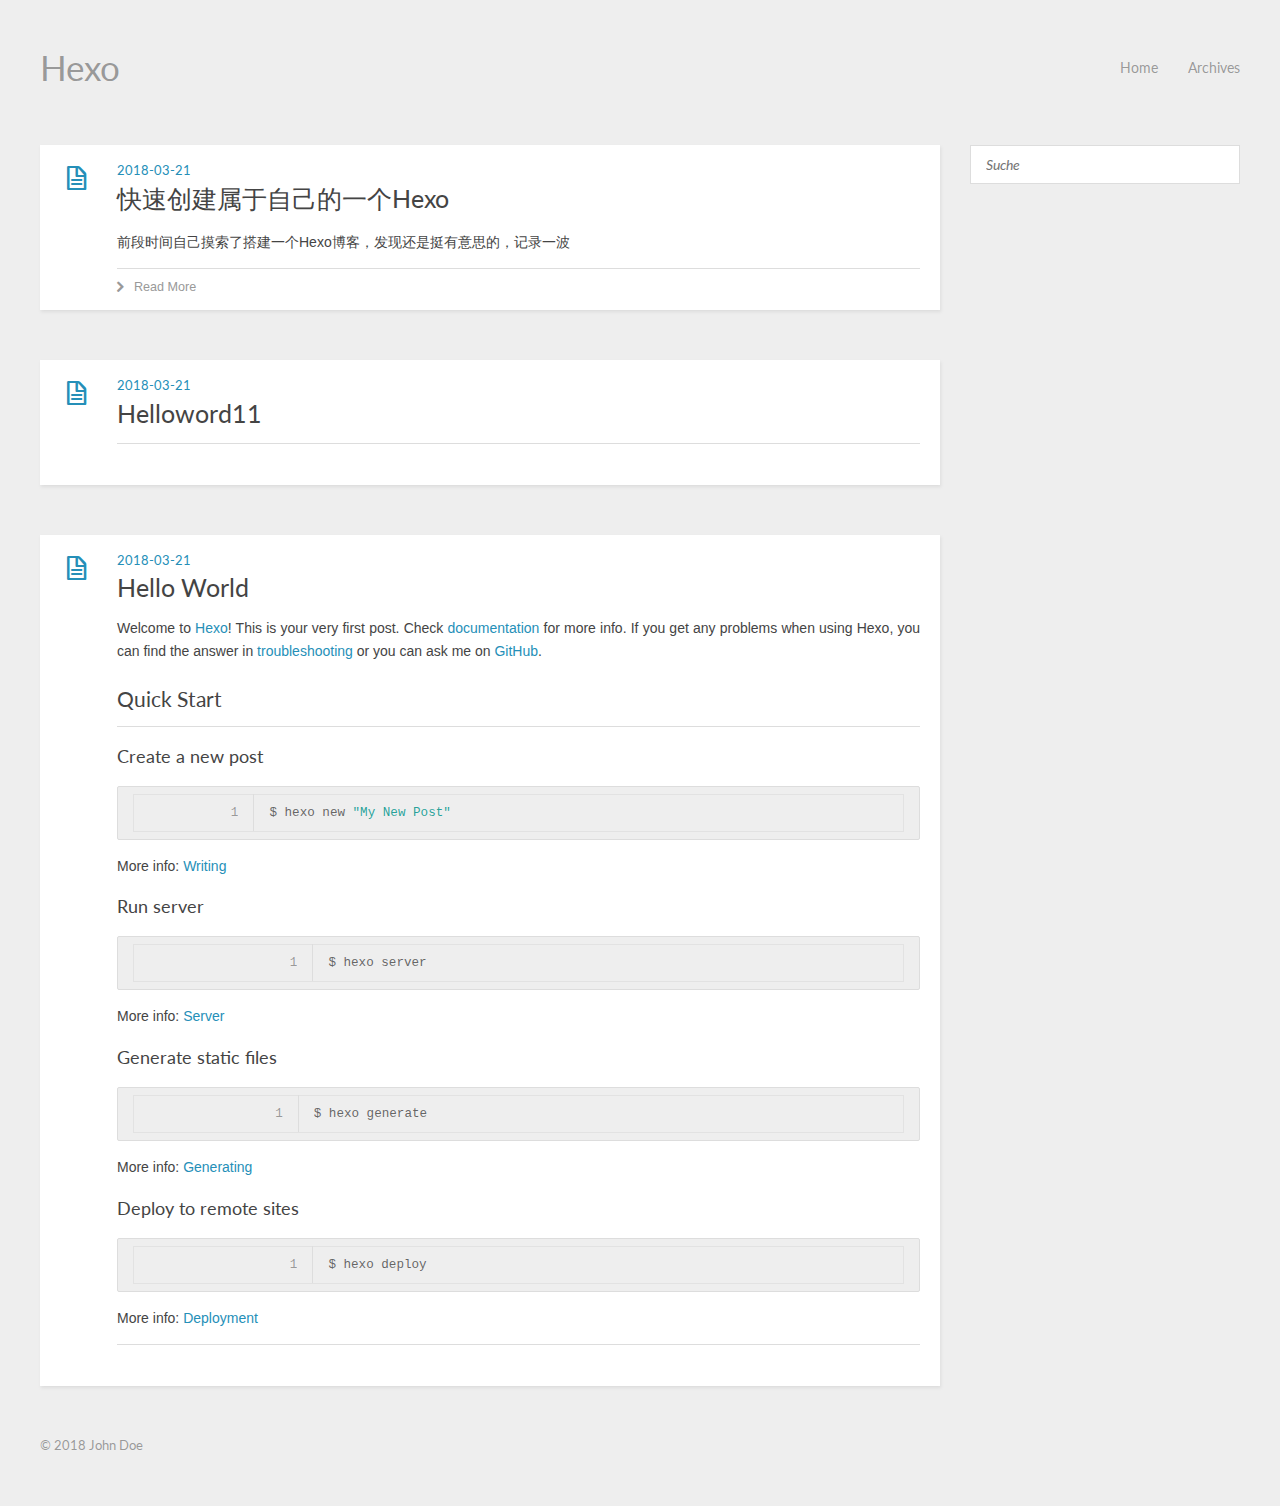
==== commit dbaaf826: "Site updated: 2018-03-22 11:46:03" ====
--- a/index.html
+++ b/index.html
@@ -54,19 +54,21 @@
       
       
   
-    <h1 class="title"><a href="/2018/03/21/文章标题/">文章标题</a></h1>
+    <h1 class="title"><a href="/2018/03/21/文章标题/">快速创建属于自己的一个Hexo</a></h1>
   
 
     </header>
     <div class="entry">
       
-        <p>你好，欢迎来到我的个人技术博客。 </p>
-<p>我擦，阿翔就是6啊 ~ ~</p>
-
+        <p>前段时间自己摸索了搭建一个Hexo博客，发现还是挺有意思的，记录一波</p>
       
     </div>
     <footer>
       
+        
+          <div class="alignleft">
+            <a href="/2018/03/21/文章标题/#more" class="more-link">Read More</a>
+          </div>
         
         
       
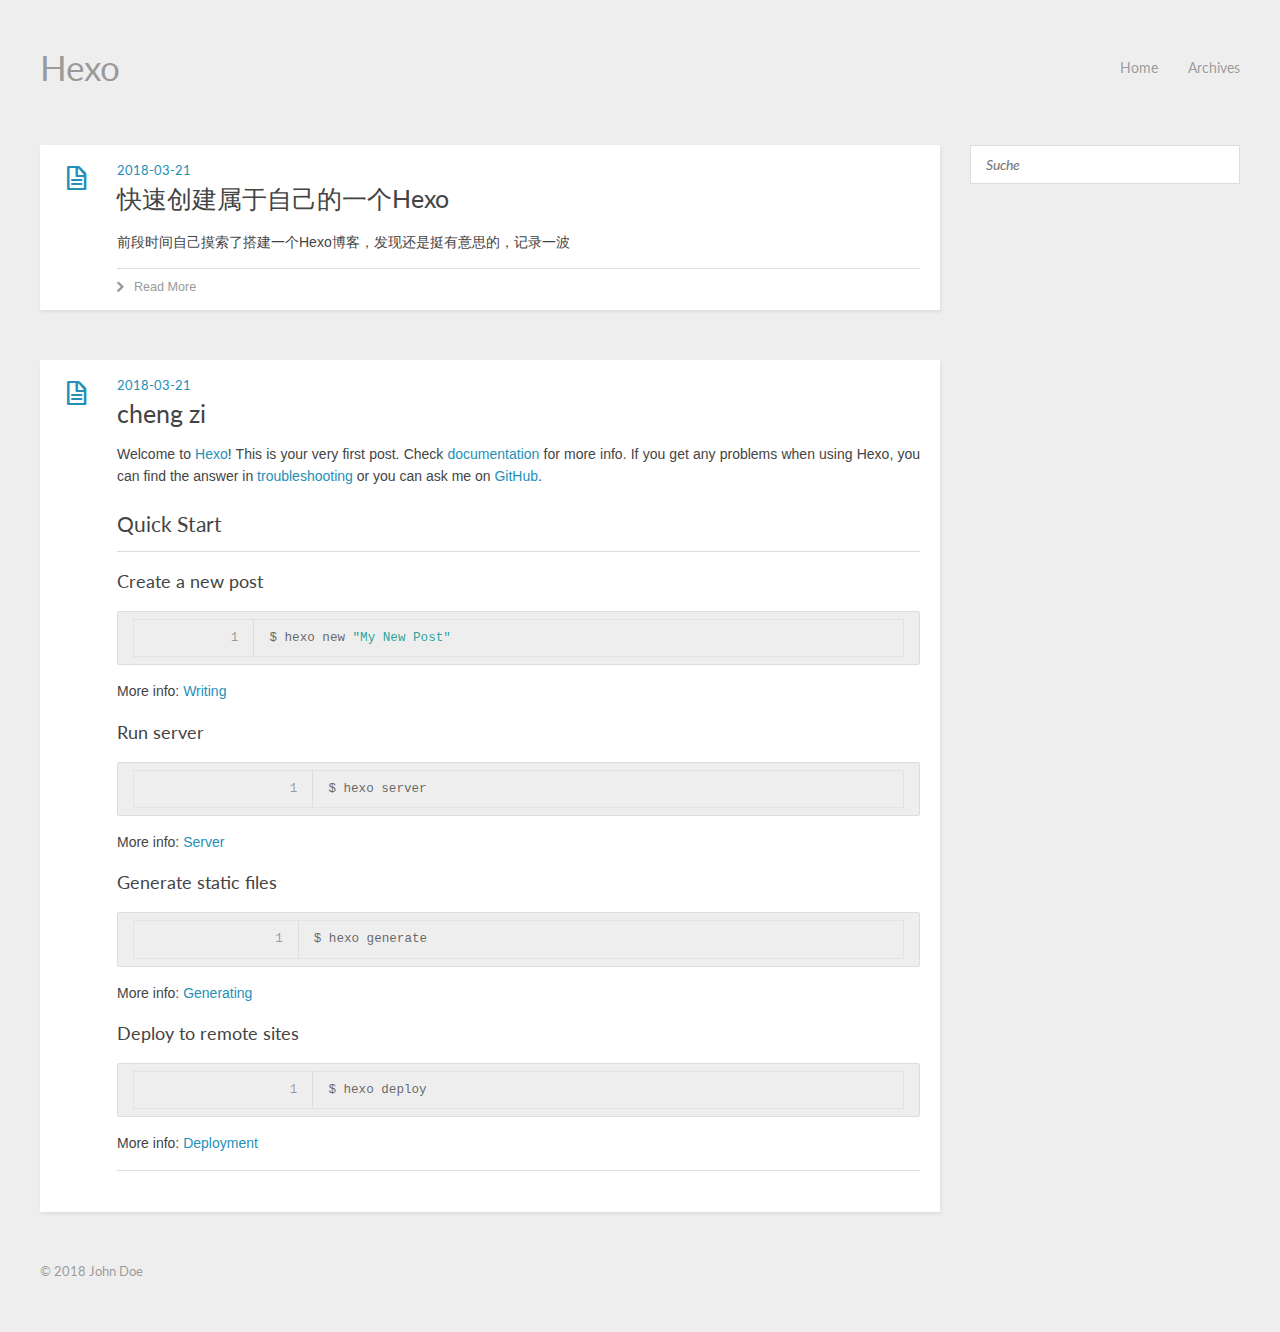
==== commit 09f8d4ba: "Site updated: 2018-03-22 11:52:51" ====
--- a/index.html
+++ b/index.html
@@ -86,43 +86,11 @@
     <header>
       
         <div class="icon"></div>
-        <time datetime="2018-03-21T09:55:42.000Z"><a href="/2018/03/21/Helloword11/">2018-03-21</a></time>
+        <time datetime="2018-03-21T09:54:23.000Z"><a href="/2018/03/21/caizhechengzi/">2018-03-21</a></time>
       
       
   
-    <h1 class="title"><a href="/2018/03/21/Helloword11/">Helloword11</a></h1>
-  
-
-    </header>
-    <div class="entry">
-      
-        
-      
-    </div>
-    <footer>
-      
-        
-        
-      
-      <div class="clearfix"></div>
-    </footer>
-  </div>
-</article>
-
-
-
-
-  <article class="post">
-  
-  <div class="post-content">
-    <header>
-      
-        <div class="icon"></div>
-        <time datetime="2018-03-21T09:54:23.000Z"><a href="/2018/03/21/hello-world/">2018-03-21</a></time>
-      
-      
-  
-    <h1 class="title"><a href="/2018/03/21/hello-world/">Hello World</a></h1>
+    <h1 class="title"><a href="/2018/03/21/caizhechengzi/">cheng zi</a></h1>
   
 
     </header>
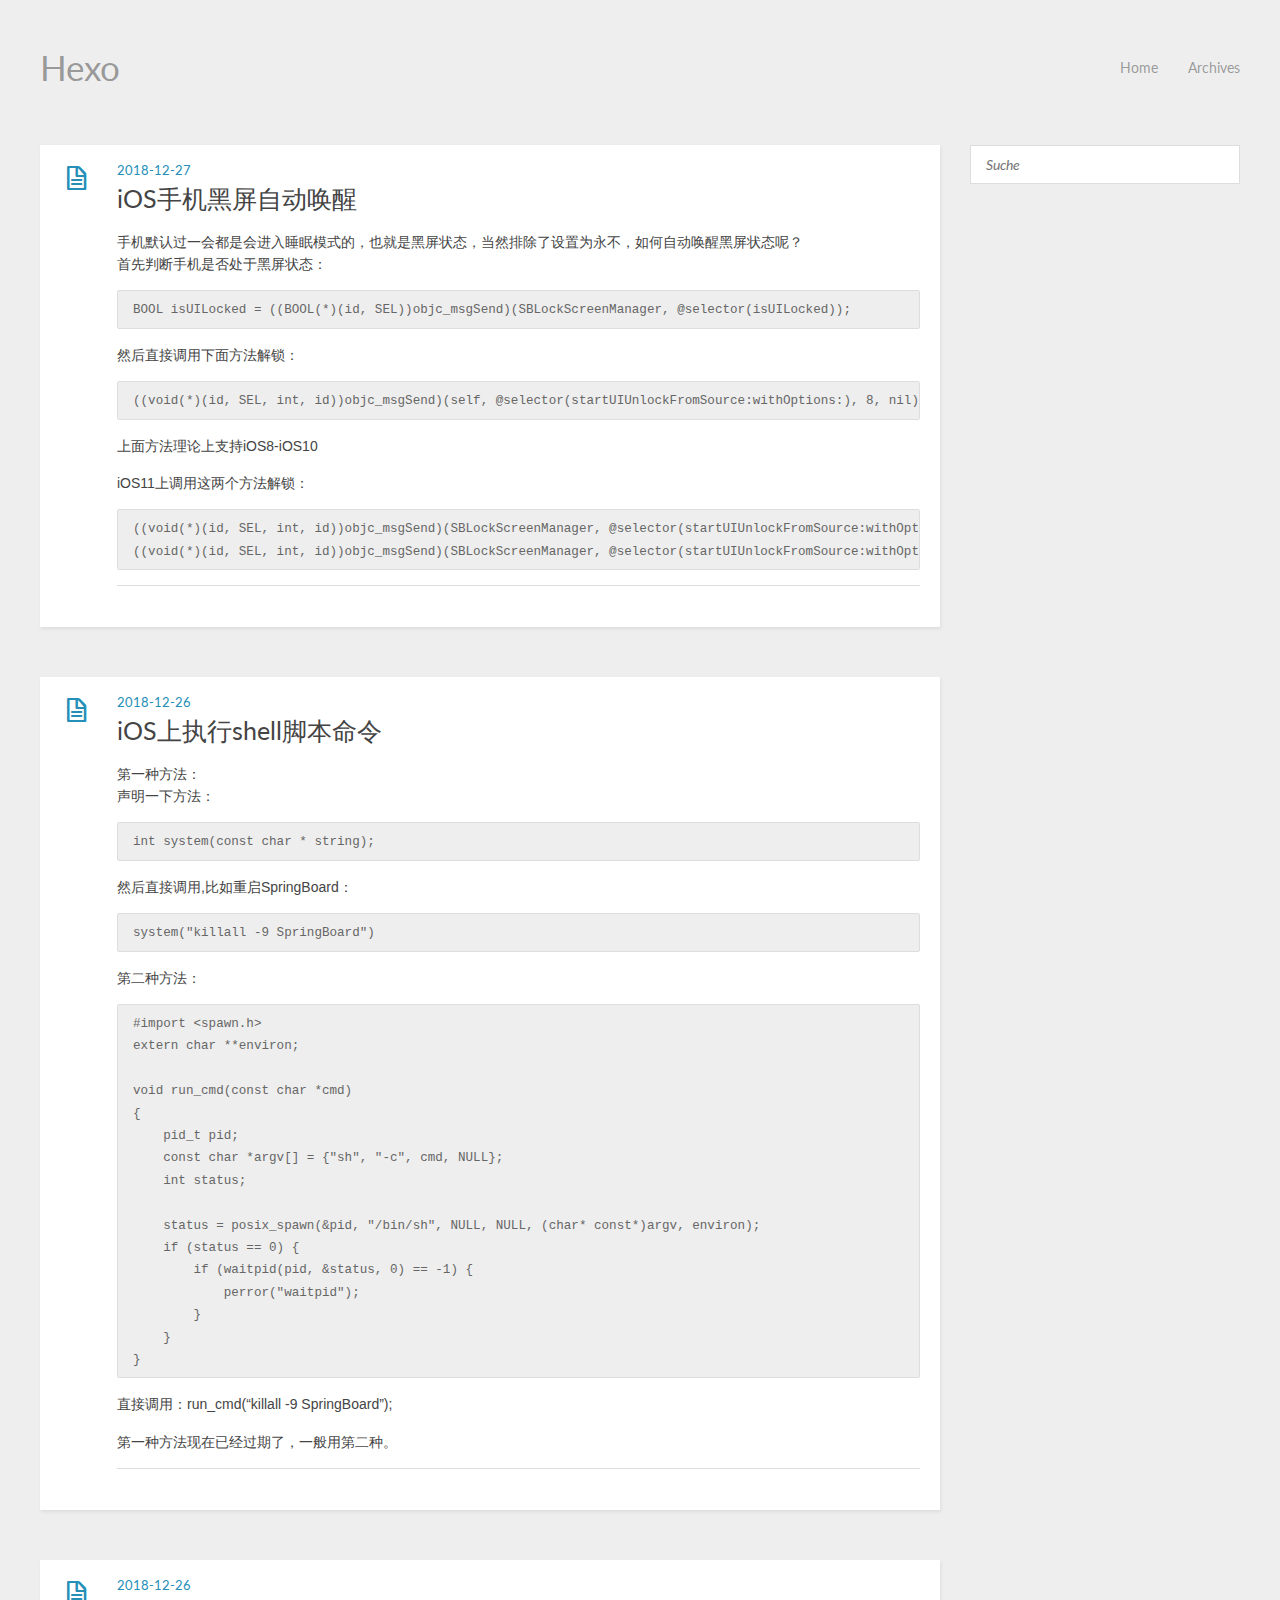
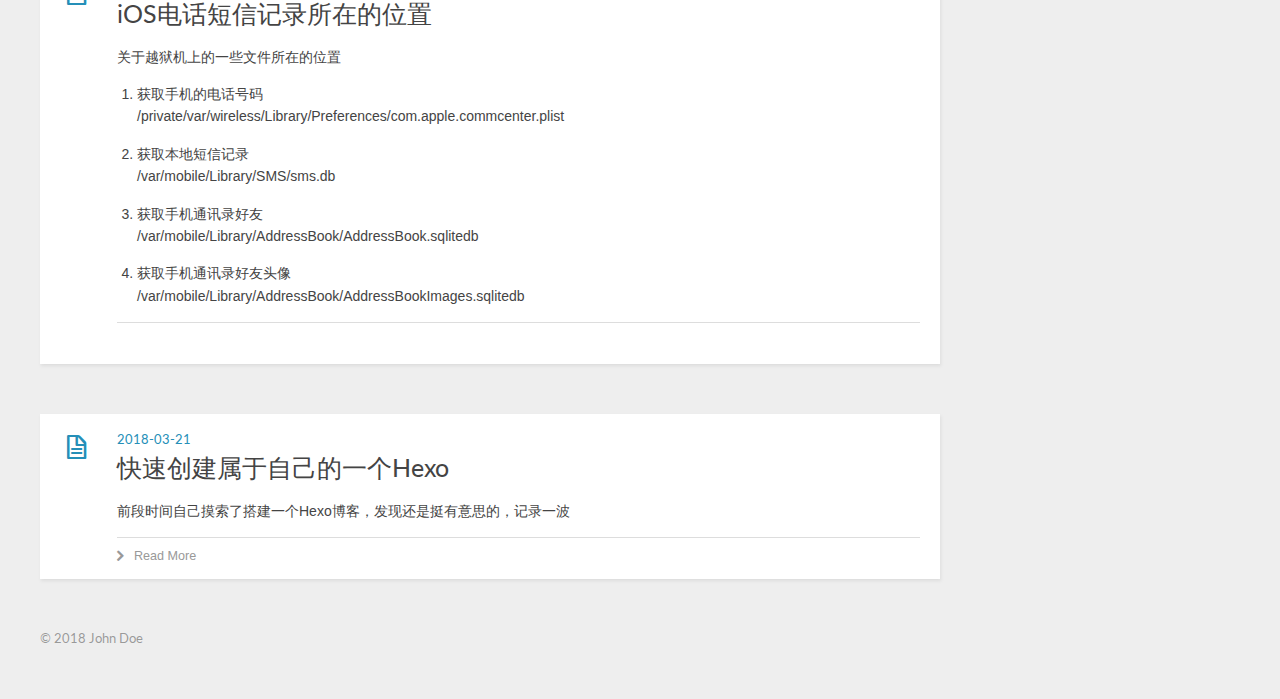
==== commit 5efdb80e: "Site updated: 2018-12-27 10:28:34" ====
--- a/index.html
+++ b/index.html
@@ -50,6 +50,144 @@
     <header>
       
         <div class="icon"></div>
+        <time datetime="2018-12-27T02:10:44.000Z"><a href="/2018/12/27/手机黑屏自动唤醒/">2018-12-27</a></time>
+      
+      
+  
+    <h1 class="title"><a href="/2018/12/27/手机黑屏自动唤醒/">iOS手机黑屏自动唤醒</a></h1>
+  
+
+    </header>
+    <div class="entry">
+      
+        <p>手机默认过一会都是会进入睡眠模式的，也就是黑屏状态，当然排除了设置为永不，如何自动唤醒黑屏状态呢？<br>首先判断手机是否处于黑屏状态：</p>
+<pre><code>BOOL isUILocked = ((BOOL(*)(id, SEL))objc_msgSend)(SBLockScreenManager, @selector(isUILocked));
+</code></pre><p>然后直接调用下面方法解锁：</p>
+<pre><code>((void(*)(id, SEL, int, id))objc_msgSend)(self, @selector(startUIUnlockFromSource:withOptions:), 8, nil);
+</code></pre><p>上面方法理论上支持iOS8-iOS10</p>
+<p>iOS11上调用这两个方法解锁：</p>
+<pre><code>((void(*)(id, SEL, int, id))objc_msgSend)(SBLockScreenManager, @selector(startUIUnlockFromSource:withOptions:), 1, @{@&quot;SBUIUnlockOptionsStartFadeInAnimation&quot;:[NSNumber numberWithBool:true],@&quot;SBUIUnlockOptionsTurnOnScreenFirstKey&quot;:[NSNumber numberWithBool:true]});
+((void(*)(id, SEL, int, id))objc_msgSend)(SBLockScreenManager, @selector(startUIUnlockFromSource:withOptions:), 8, nil);
+</code></pre>
+      
+    </div>
+    <footer>
+      
+        
+        
+      
+      <div class="clearfix"></div>
+    </footer>
+  </div>
+</article>
+
+
+
+
+  <article class="post">
+  
+  <div class="post-content">
+    <header>
+      
+        <div class="icon"></div>
+        <time datetime="2018-12-26T03:44:30.000Z"><a href="/2018/12/26/iOS上执行shell脚本命令/">2018-12-26</a></time>
+      
+      
+  
+    <h1 class="title"><a href="/2018/12/26/iOS上执行shell脚本命令/">iOS上执行shell脚本命令</a></h1>
+  
+
+    </header>
+    <div class="entry">
+      
+        <p>第一种方法：<br>声明一下方法：</p>
+<pre><code>int system(const char * string);
+</code></pre><p>然后直接调用,比如重启SpringBoard：</p>
+<pre><code>system(&quot;killall -9 SpringBoard&quot;)  
+</code></pre><p>第二种方法：</p>
+<pre><code>#import &lt;spawn.h&gt;
+extern char **environ;
+
+void run_cmd(const char *cmd)
+{
+    pid_t pid;
+    const char *argv[] = {&quot;sh&quot;, &quot;-c&quot;, cmd, NULL};
+    int status;
+
+    status = posix_spawn(&amp;pid, &quot;/bin/sh&quot;, NULL, NULL, (char* const*)argv, environ);
+    if (status == 0) {
+        if (waitpid(pid, &amp;status, 0) == -1) {
+            perror(&quot;waitpid&quot;);
+        }
+    }
+}
+</code></pre><p>直接调用：run_cmd(“killall -9 SpringBoard”);  </p>
+<p>第一种方法现在已经过期了，一般用第二种。</p>
+
+      
+    </div>
+    <footer>
+      
+        
+        
+      
+      <div class="clearfix"></div>
+    </footer>
+  </div>
+</article>
+
+
+
+
+  <article class="post">
+  
+  <div class="post-content">
+    <header>
+      
+        <div class="icon"></div>
+        <time datetime="2018-12-26T03:27:21.000Z"><a href="/2018/12/26/文件路径/">2018-12-26</a></time>
+      
+      
+  
+    <h1 class="title"><a href="/2018/12/26/文件路径/">iOS电话短信记录所在的位置</a></h1>
+  
+
+    </header>
+    <div class="entry">
+      
+        <p>关于越狱机上的一些文件所在的位置</p>
+<ol>
+<li><p>获取手机的电话号码<br>/private/var/wireless/Library/Preferences/com.apple.commcenter.plist</p>
+</li>
+<li><p>获取本地短信记录<br>/var/mobile/Library/SMS/sms.db</p>
+</li>
+<li><p>获取手机通讯录好友<br>/var/mobile/Library/AddressBook/AddressBook.sqlitedb</p>
+</li>
+<li><p>获取手机通讯录好友头像<br>/var/mobile/Library/AddressBook/AddressBookImages.sqlitedb</p>
+</li>
+</ol>
+
+      
+    </div>
+    <footer>
+      
+        
+        
+      
+      <div class="clearfix"></div>
+    </footer>
+  </div>
+</article>
+
+
+
+
+  <article class="post">
+  
+  <div class="post-content">
+    <header>
+      
+        <div class="icon"></div>
         <time datetime="2018-03-21T10:41:30.000Z"><a href="/2018/03/21/文章标题/">2018-03-21</a></time>
       
       
@@ -69,47 +207,6 @@
           <div class="alignleft">
             <a href="/2018/03/21/文章标题/#more" class="more-link">Read More</a>
           </div>
-        
-        
-      
-      <div class="clearfix"></div>
-    </footer>
-  </div>
-</article>
-
-
-
-
-  <article class="post">
-  
-  <div class="post-content">
-    <header>
-      
-        <div class="icon"></div>
-        <time datetime="2018-03-21T09:54:23.000Z"><a href="/2018/03/21/caizhechengzi/">2018-03-21</a></time>
-      
-      
-  
-    <h1 class="title"><a href="/2018/03/21/caizhechengzi/">cheng zi</a></h1>
-  
-
-    </header>
-    <div class="entry">
-      
-        <p>Welcome to <a href="https://hexo.io/" target="_blank" rel="noopener">Hexo</a>! This is your very first post. Check <a href="https://hexo.io/docs/" target="_blank" rel="noopener">documentation</a> for more info. If you get any problems when using Hexo, you can find the answer in <a href="https://hexo.io/docs/troubleshooting.html" target="_blank" rel="noopener">troubleshooting</a> or you can ask me on <a href="https://github.com/hexojs/hexo/issues" target="_blank" rel="noopener">GitHub</a>.</p>
-<h2 id="Quick-Start"><a href="#Quick-Start" class="headerlink" title="Quick Start"></a>Quick Start</h2><h3 id="Create-a-new-post"><a href="#Create-a-new-post" class="headerlink" title="Create a new post"></a>Create a new post</h3><figure class="highlight bash"><table><tr><td class="gutter"><pre><span class="line">1</span><br></pre></td><td class="code"><pre><span class="line">$ hexo new <span class="string">"My New Post"</span></span><br></pre></td></tr></table></figure>
-<p>More info: <a href="https://hexo.io/docs/writing.html" target="_blank" rel="noopener">Writing</a></p>
-<h3 id="Run-server"><a href="#Run-server" class="headerlink" title="Run server"></a>Run server</h3><figure class="highlight bash"><table><tr><td class="gutter"><pre><span class="line">1</span><br></pre></td><td class="code"><pre><span class="line">$ hexo server</span><br></pre></td></tr></table></figure>
-<p>More info: <a href="https://hexo.io/docs/server.html" target="_blank" rel="noopener">Server</a></p>
-<h3 id="Generate-static-files"><a href="#Generate-static-files" class="headerlink" title="Generate static files"></a>Generate static files</h3><figure class="highlight bash"><table><tr><td class="gutter"><pre><span class="line">1</span><br></pre></td><td class="code"><pre><span class="line">$ hexo generate</span><br></pre></td></tr></table></figure>
-<p>More info: <a href="https://hexo.io/docs/generating.html" target="_blank" rel="noopener">Generating</a></p>
-<h3 id="Deploy-to-remote-sites"><a href="#Deploy-to-remote-sites" class="headerlink" title="Deploy to remote sites"></a>Deploy to remote sites</h3><figure class="highlight bash"><table><tr><td class="gutter"><pre><span class="line">1</span><br></pre></td><td class="code"><pre><span class="line">$ hexo deploy</span><br></pre></td></tr></table></figure>
-<p>More info: <a href="https://hexo.io/docs/deployment.html" target="_blank" rel="noopener">Deployment</a></p>
-
-      
-    </div>
-    <footer>
-      
         
         
       
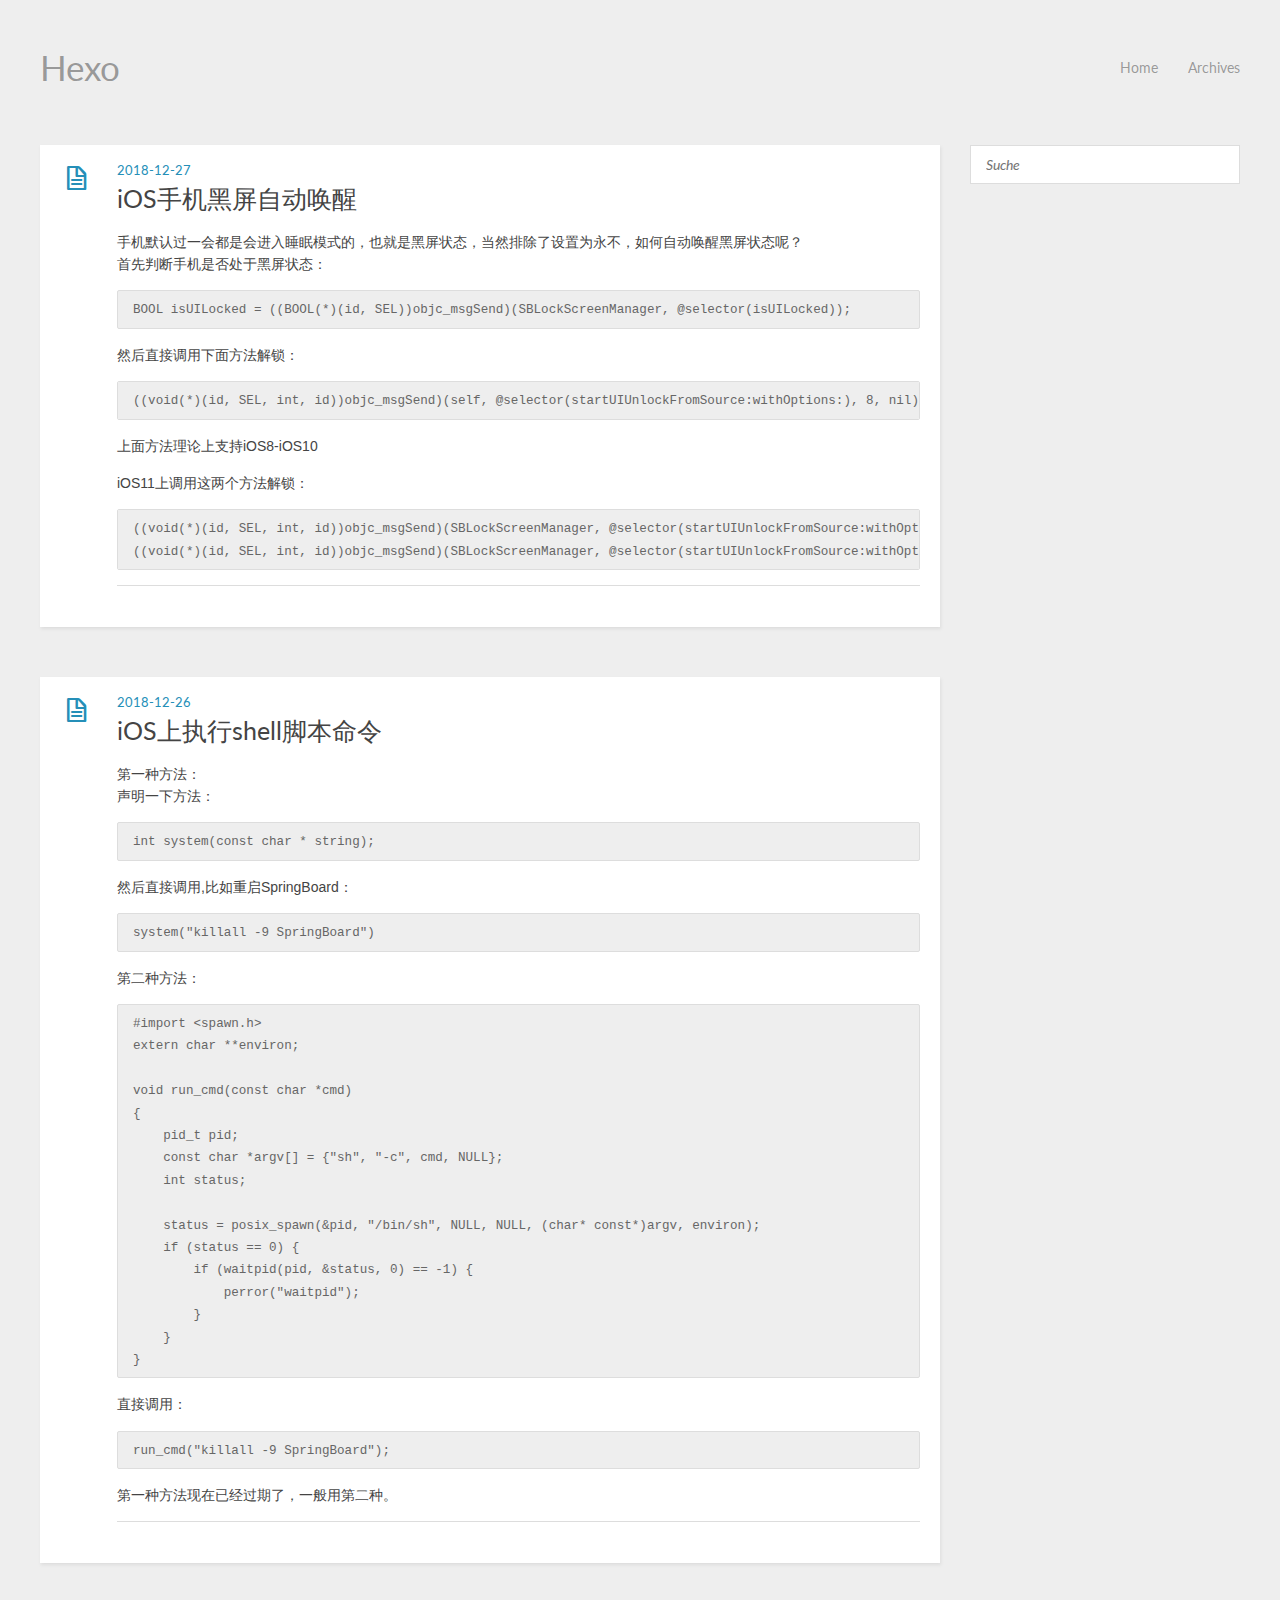
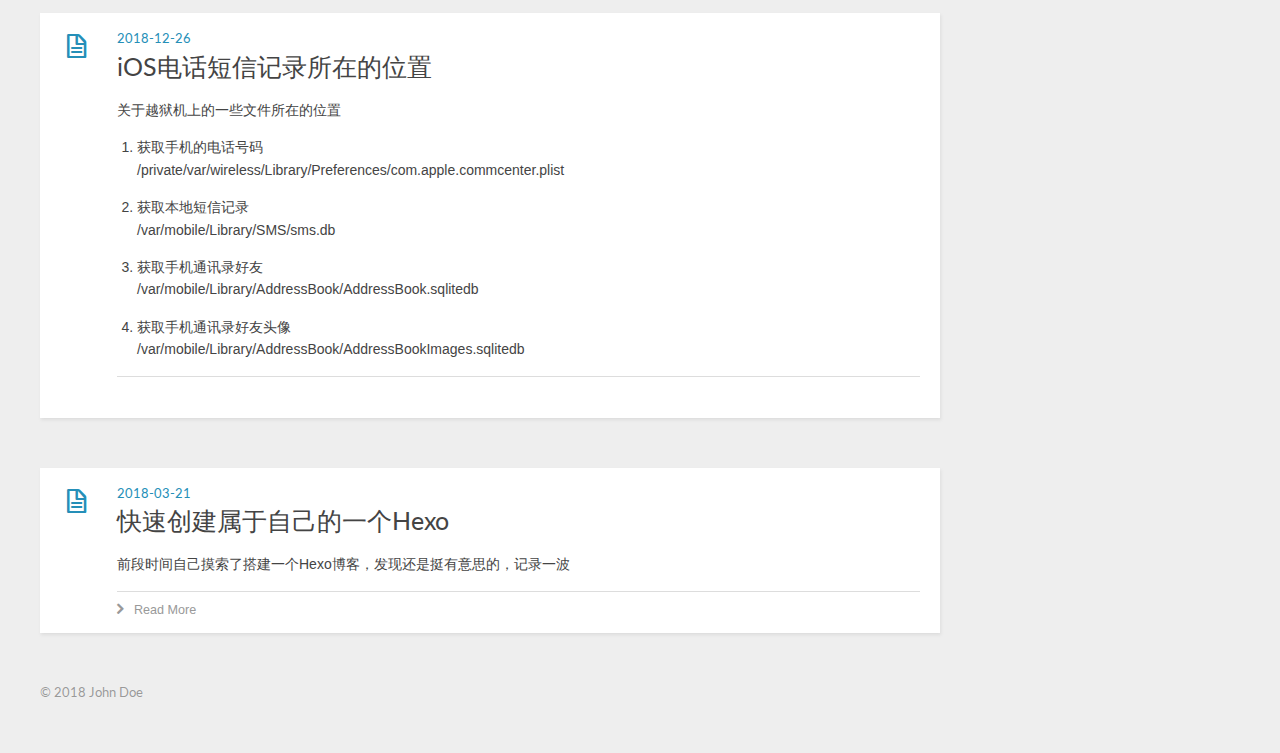
==== commit c261942d: "Site updated: 2018-12-27 10:32:46" ====
--- a/index.html
+++ b/index.html
@@ -121,8 +121,9 @@
         }
     }
 }
-</code></pre><p>直接调用：run_cmd(“killall -9 SpringBoard”);  </p>
-<p>第一种方法现在已经过期了，一般用第二种。</p>
+</code></pre><p>直接调用：</p>
+<pre><code>run_cmd(&quot;killall -9 SpringBoard&quot;);  
+</code></pre><p>第一种方法现在已经过期了，一般用第二种。</p>
 
       
     </div>
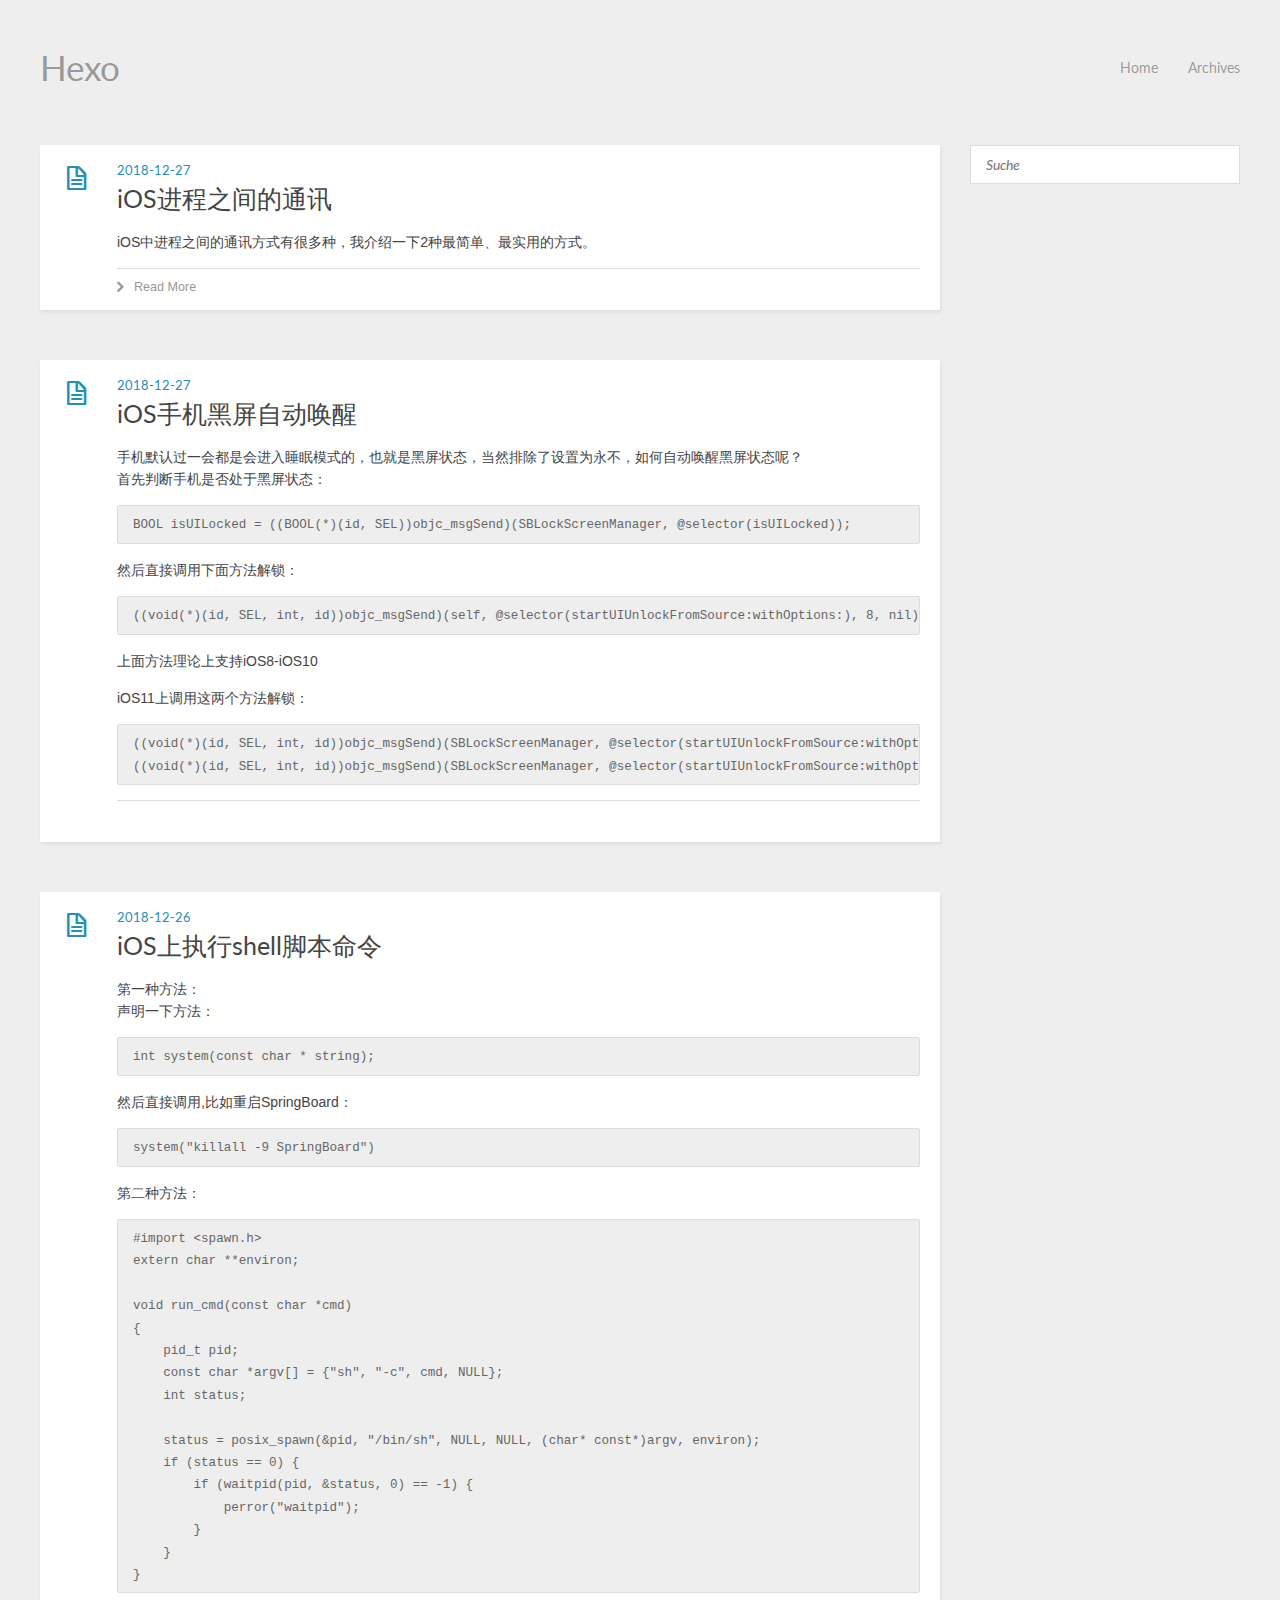
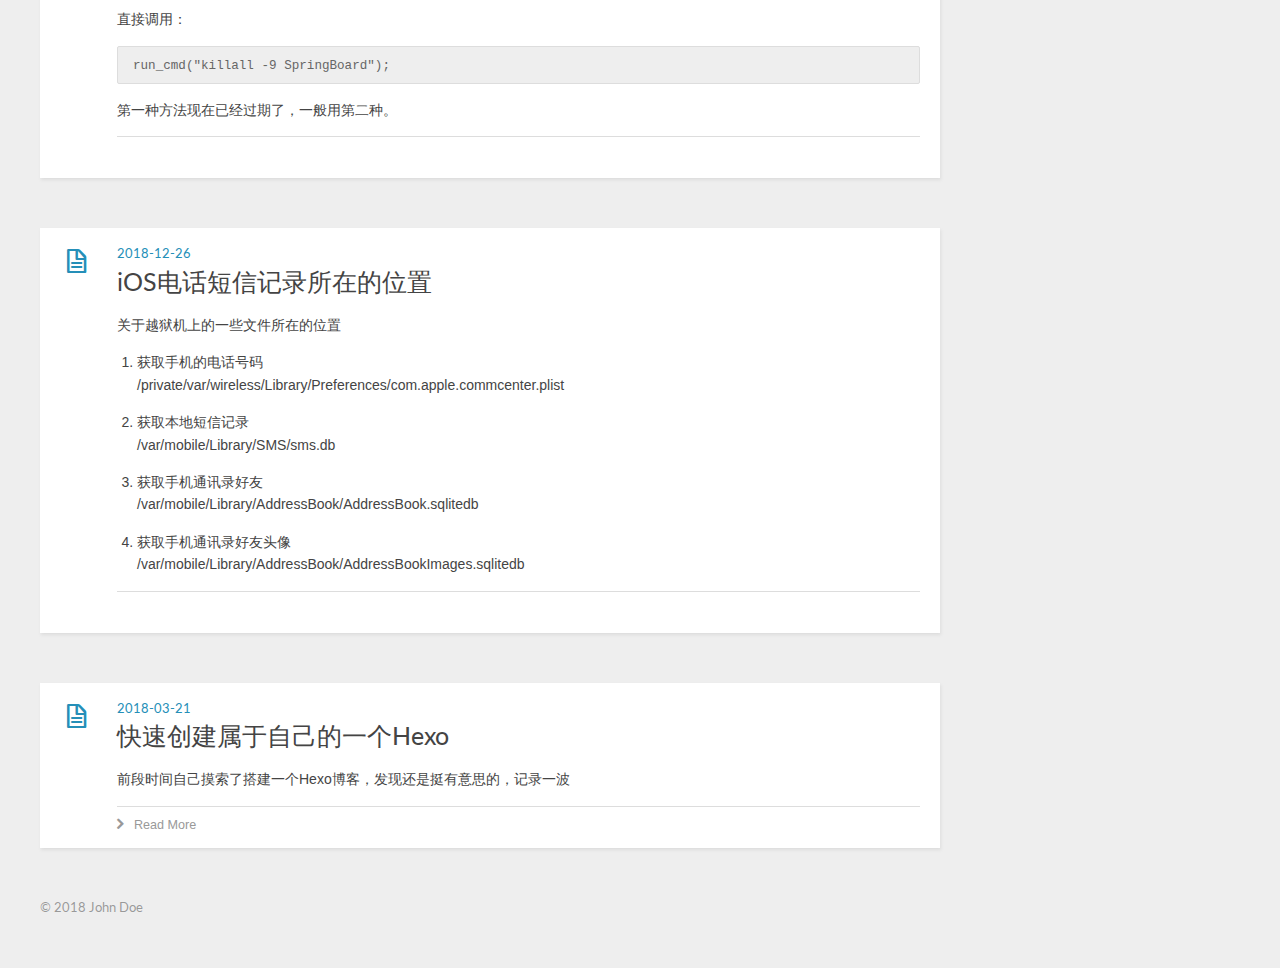
==== commit 2de863a1: "Site updated: 2018-12-27 14:47:10" ====
--- a/index.html
+++ b/index.html
@@ -50,6 +50,42 @@
     <header>
       
         <div class="icon"></div>
+        <time datetime="2018-12-27T04:10:30.000Z"><a href="/2018/12/27/iOS进程之间的通讯/">2018-12-27</a></time>
+      
+      
+  
+    <h1 class="title"><a href="/2018/12/27/iOS进程之间的通讯/">iOS进程之间的通讯</a></h1>
+  
+
+    </header>
+    <div class="entry">
+      
+        <p>iOS中进程之间的通讯方式有很多种，我介绍一下2种最简单、最实用的方式。</p>
+      
+    </div>
+    <footer>
+      
+        
+          <div class="alignleft">
+            <a href="/2018/12/27/iOS进程之间的通讯/#more" class="more-link">Read More</a>
+          </div>
+        
+        
+      
+      <div class="clearfix"></div>
+    </footer>
+  </div>
+</article>
+
+
+
+
+  <article class="post">
+  
+  <div class="post-content">
+    <header>
+      
+        <div class="icon"></div>
         <time datetime="2018-12-27T02:10:44.000Z"><a href="/2018/12/27/手机黑屏自动唤醒/">2018-12-27</a></time>
       
       
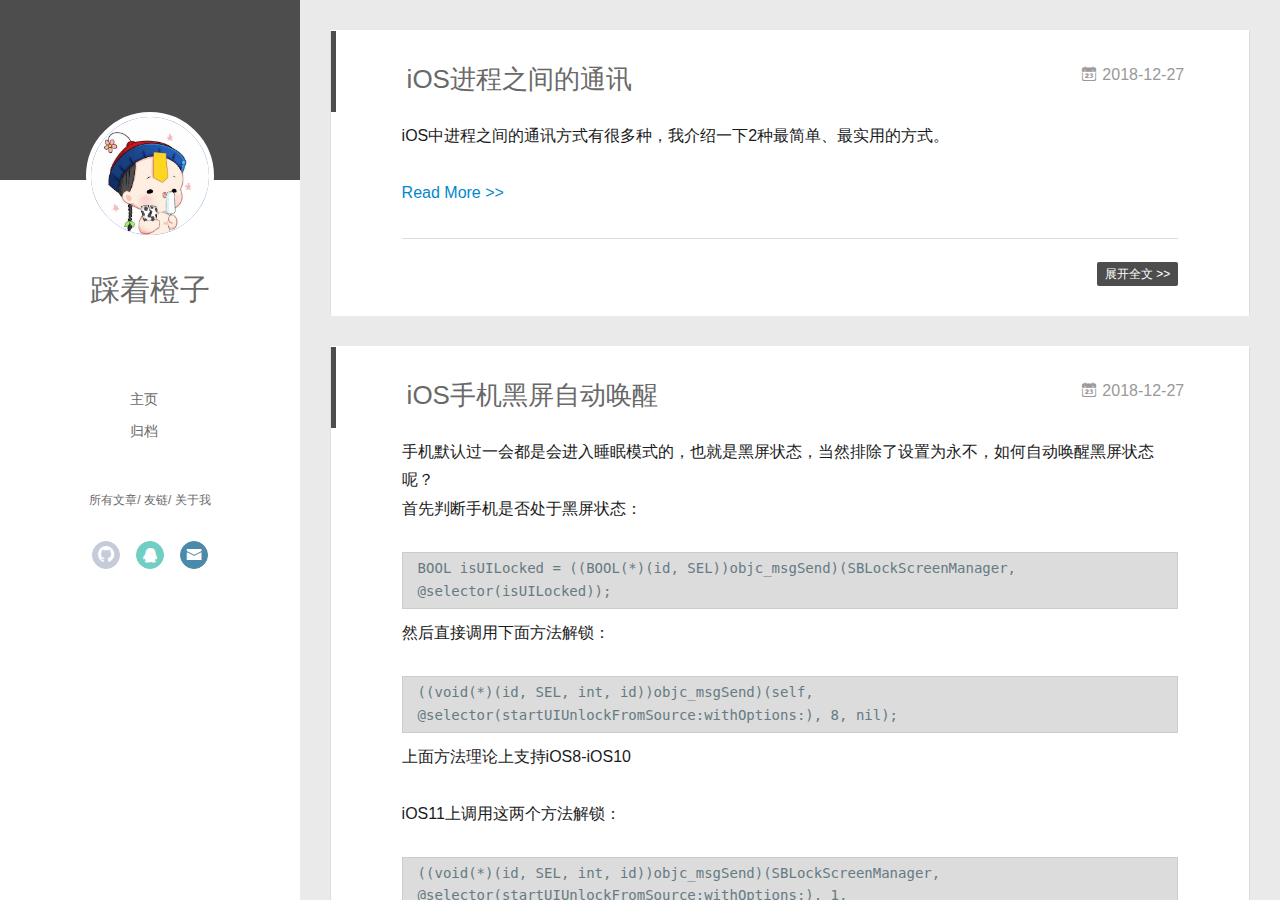
==== commit fd190485: "Site updated: 2018-12-27 17:04:24" ====
--- a/index.html
+++ b/index.html
@@ -1,100 +1,236 @@
-<!DOCTYPE HTML>
+<!DOCTYPE html>
 <html>
 <head>
   <meta charset="utf-8">
   
+  <meta name="renderer" content="webkit">
+  <meta http-equiv="X-UA-Compatible" content="IE=edge" >
+  <link rel="dns-prefetch" href="http://yoursite.com">
   <title>Hexo</title>
-  <meta name="author" content="John Doe">
-  
-  
   <meta name="viewport" content="width=device-width, initial-scale=1, maximum-scale=1">
-
-  
-  <meta property="og:site_name" content="Hexo"/>
-
-  
-    <meta property="og:image" content=""/>
-  
-
-  <link href="/favicon.png" rel="icon">
-  <link rel="alternate" href="/atom.xml" title="Hexo" type="application/atom+xml">
-  <link rel="stylesheet" href="/css/style.css" media="screen" type="text/css">
-  <!--[if lt IE 9]><script src="//html5shiv.googlecode.com/svn/trunk/html5.js"></script><![endif]-->
+  <meta property="og:type" content="website">
+<meta property="og:title" content="Hexo">
+<meta property="og:url" content="http://yoursite.com/index.html">
+<meta property="og:site_name" content="Hexo">
+<meta name="twitter:card" content="summary">
+<meta name="twitter:title" content="Hexo">
+  
+    <link rel="alternative" href="/atom.xml" title="Hexo" type="application/atom+xml">
+  
+  
+    <link rel="icon" href="/favicon.png">
+  
+  <link rel="stylesheet" type="text/css" href="/./main.0cf68a.css">
+  <style type="text/css">
+  
+    #container.show {
+      background: linear-gradient(200deg,#a0cfe4,#e8c37e);
+    }
+  </style>
+  
+
   
 
 </head>
 
-
 <body>
-  <header id="header" class="inner"><div class="alignleft">
-  <h1><a href="/">Hexo</a></h1>
-  <h2><a href="/"></a></h2>
+  <div id="container" q-class="show:isCtnShow">
+    <canvas id="anm-canvas" class="anm-canvas"></canvas>
+    <div class="left-col" q-class="show:isShow">
+      
+<div class="overlay" style="background: #4d4d4d"></div>
+<div class="intrude-less">
+	<header id="header" class="inner">
+		<a href="/" class="profilepic">
+			<img src="/assets/img/xjs.jpg" class="js-avatar">
+		</a>
+		<hgroup>
+		  <h1 class="header-author"><a href="/">踩着橙子</a></h1>
+		</hgroup>
+		
+
+		<nav class="header-menu">
+			<ul>
+			
+				<li><a href="/">主页</a></li>
+	        
+				<li><a href="/archives">归档</a></li>
+	        
+			</ul>
+		</nav>
+		<nav class="header-smart-menu">
+    		
+    			
+    			<a q-on="click: openSlider(e, 'innerArchive')" href="javascript:void(0)">所有文章</a>
+    			
+            
+    			
+    			<a q-on="click: openSlider(e, 'friends')" href="javascript:void(0)">友链</a>
+    			
+            
+    			
+    			<a q-on="click: openSlider(e, 'aboutme')" href="javascript:void(0)">关于我</a>
+    			
+            
+		</nav>
+		<nav class="header-nav">
+			<div class="social">
+				
+					<a class="github" target="_blank" href="https://github.com/wangyimt88" title="github"><i class="icon-github"></i></a>
+		        
+					<a class="qq" target="_blank" href="/information" title="qq"><i class="icon-qq"></i></a>
+		        
+					<a class="mail" target="_blank" href="/information" title="mail"><i class="icon-mail"></i></a>
+		        
+			</div>
+		</nav>
+	</header>		
 </div>
-<nav id="main-nav" class="alignright">
-  <ul>
-    
-      <li><a href="/">Home</a></li>
-    
-      <li><a href="/archives">Archives</a></li>
-    
-  </ul>
-  <div class="clearfix"></div>
+
+    </div>
+    <div class="mid-col" q-class="show:isShow,hide:isShow|isFalse">
+      
+<nav id="mobile-nav">
+  	<div class="overlay js-overlay" style="background: #4d4d4d"></div>
+	<div class="btnctn js-mobile-btnctn">
+  		<div class="slider-trigger list" q-on="click: openSlider(e)"><i class="icon icon-sort"></i></div>
+	</div>
+	<div class="intrude-less">
+		<header id="header" class="inner">
+			<div class="profilepic">
+				<img src="/assets/img/xjs.jpg" class="js-avatar">
+			</div>
+			<hgroup>
+			  <h1 class="header-author js-header-author">踩着橙子</h1>
+			</hgroup>
+			
+			
+			
+				
+			
+				
+			
+			
+			
+			<nav class="header-nav">
+				<div class="social">
+					
+						<a class="github" target="_blank" href="https://github.com/wangyimt88" title="github"><i class="icon-github"></i></a>
+			        
+						<a class="qq" target="_blank" href="/information" title="qq"><i class="icon-qq"></i></a>
+			        
+						<a class="mail" target="_blank" href="/information" title="mail"><i class="icon-mail"></i></a>
+			        
+				</div>
+			</nav>
+
+			<nav class="header-menu js-header-menu">
+				<ul style="width: 50%">
+				
+				
+					<li style="width: 50%"><a href="/">主页</a></li>
+		        
+					<li style="width: 50%"><a href="/archives">归档</a></li>
+		        
+				</ul>
+			</nav>
+		</header>				
+	</div>
+	<div class="mobile-mask" style="display:none" q-show="isShow"></div>
 </nav>
-<div class="clearfix"></div>
-</header>
-  <div id="content" class="inner">
-    <div id="main-col" class="alignleft"><div id="wrapper">
-  <article class="post">
-  
-  <div class="post-content">
-    <header>
-      
-        <div class="icon"></div>
-        <time datetime="2018-12-27T04:10:30.000Z"><a href="/2018/12/27/iOS进程之间的通讯/">2018-12-27</a></time>
-      
-      
-  
-    <h1 class="title"><a href="/2018/12/27/iOS进程之间的通讯/">iOS进程之间的通讯</a></h1>
-  
-
-    </header>
-    <div class="entry">
+
+      <div id="wrapper" class="body-wrap">
+        <div class="menu-l">
+          <div class="canvas-wrap">
+            <canvas data-colors="#eaeaea" data-sectionHeight="100" data-contentId="js-content" id="myCanvas1" class="anm-canvas"></canvas>
+          </div>
+          <div id="js-content" class="content-ll">
+            
+  
+    <article id="post-iOS进程之间的通讯" class="article article-type-post  article-index" itemscope itemprop="blogPost">
+  <div class="article-inner">
+    
+      <header class="article-header">
+        
+  
+    <h1 itemprop="name">
+      <a class="article-title" href="/2018/12/27/iOS进程之间的通讯/">iOS进程之间的通讯</a>
+    </h1>
+  
+
+        
+        <a href="/2018/12/27/iOS进程之间的通讯/" class="archive-article-date">
+  	<time datetime="2018-12-27T04:10:30.000Z" itemprop="datePublished"><i class="icon-calendar icon"></i>2018-12-27</time>
+</a>
+        
+      </header>
+    
+    <div class="article-entry" itemprop="articleBody">
       
         <p>iOS中进程之间的通讯方式有很多种，我介绍一下2种最简单、最实用的方式。</p>
-      
-    </div>
-    <footer>
-      
-        
-          <div class="alignleft">
-            <a href="/2018/12/27/iOS进程之间的通讯/#more" class="more-link">Read More</a>
-          </div>
-        
-        
+        
+          <a class="article-more-a" href="/2018/12/27/iOS进程之间的通讯/#more">Read More >></a>
+        
+      
+
+      
+    </div>
+    <div class="article-info article-info-index">
+      
+      
+      
+
+      
+        <p class="article-more-link">
+          <a class="article-more-a" href="/2018/12/27/iOS进程之间的通讯/">展开全文 >></a>
+        </p>
+      
+
       
       <div class="clearfix"></div>
-    </footer>
+    </div>
   </div>
 </article>
 
-
-
-
-  <article class="post">
-  
-  <div class="post-content">
-    <header>
-      
-        <div class="icon"></div>
-        <time datetime="2018-12-27T02:10:44.000Z"><a href="/2018/12/27/手机黑屏自动唤醒/">2018-12-27</a></time>
-      
-      
-  
-    <h1 class="title"><a href="/2018/12/27/手机黑屏自动唤醒/">iOS手机黑屏自动唤醒</a></h1>
-  
-
-    </header>
-    <div class="entry">
+<aside class="wrap-side-operation">
+    <div class="mod-side-operation">
+        
+        <div class="jump-container" id="js-jump-container" style="display:none;">
+            <a href="javascript:void(0)" class="mod-side-operation__jump-to-top">
+                <i class="icon-font icon-back"></i>
+            </a>
+            <div id="js-jump-plan-container" class="jump-plan-container" style="top: -11px;">
+                <i class="icon-font icon-plane jump-plane"></i>
+            </div>
+        </div>
+        
+        
+    </div>
+</aside>
+
+
+
+
+  
+    <article id="post-手机黑屏自动唤醒" class="article article-type-post  article-index" itemscope itemprop="blogPost">
+  <div class="article-inner">
+    
+      <header class="article-header">
+        
+  
+    <h1 itemprop="name">
+      <a class="article-title" href="/2018/12/27/手机黑屏自动唤醒/">iOS手机黑屏自动唤醒</a>
+    </h1>
+  
+
+        
+        <a href="/2018/12/27/手机黑屏自动唤醒/" class="archive-article-date">
+  	<time datetime="2018-12-27T02:10:44.000Z" itemprop="datePublished"><i class="icon-calendar icon"></i>2018-12-27</time>
+</a>
+        
+      </header>
+    
+    <div class="article-entry" itemprop="articleBody">
       
         <p>手机默认过一会都是会进入睡眠模式的，也就是黑屏状态，当然排除了设置为永不，如何自动唤醒黑屏状态呢？<br>首先判断手机是否处于黑屏状态：</p>
 <pre><code>BOOL isUILocked = ((BOOL(*)(id, SEL))objc_msgSend)(SBLockScreenManager, @selector(isUILocked));
@@ -106,35 +242,65 @@
 ((void(*)(id, SEL, int, id))objc_msgSend)(SBLockScreenManager, @selector(startUIUnlockFromSource:withOptions:), 8, nil);
 </code></pre>
       
-    </div>
-    <footer>
-      
-        
-        
+
+      
+    </div>
+    <div class="article-info article-info-index">
+      
+      
+      
+
+      
+        <p class="article-more-link">
+          <a class="article-more-a" href="/2018/12/27/手机黑屏自动唤醒/">展开全文 >></a>
+        </p>
+      
+
       
       <div class="clearfix"></div>
-    </footer>
+    </div>
   </div>
 </article>
 
-
-
-
-  <article class="post">
-  
-  <div class="post-content">
-    <header>
-      
-        <div class="icon"></div>
-        <time datetime="2018-12-26T03:44:30.000Z"><a href="/2018/12/26/iOS上执行shell脚本命令/">2018-12-26</a></time>
-      
-      
-  
-    <h1 class="title"><a href="/2018/12/26/iOS上执行shell脚本命令/">iOS上执行shell脚本命令</a></h1>
-  
-
-    </header>
-    <div class="entry">
+<aside class="wrap-side-operation">
+    <div class="mod-side-operation">
+        
+        <div class="jump-container" id="js-jump-container" style="display:none;">
+            <a href="javascript:void(0)" class="mod-side-operation__jump-to-top">
+                <i class="icon-font icon-back"></i>
+            </a>
+            <div id="js-jump-plan-container" class="jump-plan-container" style="top: -11px;">
+                <i class="icon-font icon-plane jump-plane"></i>
+            </div>
+        </div>
+        
+        
+    </div>
+</aside>
+
+
+
+
+  
+    <article id="post-iOS上执行shell脚本命令" class="article article-type-post  article-index" itemscope itemprop="blogPost">
+  <div class="article-inner">
+    
+      <header class="article-header">
+        
+  
+    <h1 itemprop="name">
+      <a class="article-title" href="/2018/12/26/iOS上执行shell脚本命令/">iOS上执行shell脚本命令</a>
+    </h1>
+  
+
+        
+        <a href="/2018/12/26/iOS上执行shell脚本命令/" class="archive-article-date">
+  	<time datetime="2018-12-26T03:44:30.000Z" itemprop="datePublished"><i class="icon-calendar icon"></i>2018-12-26</time>
+</a>
+        
+      </header>
+    
+    <div class="article-entry" itemprop="articleBody">
       
         <p>第一种方法：<br>声明一下方法：</p>
 <pre><code>int system(const char * string);
@@ -162,35 +328,65 @@
 </code></pre><p>第一种方法现在已经过期了，一般用第二种。</p>
 
       
-    </div>
-    <footer>
-      
-        
-        
+
+      
+    </div>
+    <div class="article-info article-info-index">
+      
+      
+      
+
+      
+        <p class="article-more-link">
+          <a class="article-more-a" href="/2018/12/26/iOS上执行shell脚本命令/">展开全文 >></a>
+        </p>
+      
+
       
       <div class="clearfix"></div>
-    </footer>
+    </div>
   </div>
 </article>
 
-
-
-
-  <article class="post">
-  
-  <div class="post-content">
-    <header>
-      
-        <div class="icon"></div>
-        <time datetime="2018-12-26T03:27:21.000Z"><a href="/2018/12/26/文件路径/">2018-12-26</a></time>
-      
-      
-  
-    <h1 class="title"><a href="/2018/12/26/文件路径/">iOS电话短信记录所在的位置</a></h1>
-  
-
-    </header>
-    <div class="entry">
+<aside class="wrap-side-operation">
+    <div class="mod-side-operation">
+        
+        <div class="jump-container" id="js-jump-container" style="display:none;">
+            <a href="javascript:void(0)" class="mod-side-operation__jump-to-top">
+                <i class="icon-font icon-back"></i>
+            </a>
+            <div id="js-jump-plan-container" class="jump-plan-container" style="top: -11px;">
+                <i class="icon-font icon-plane jump-plane"></i>
+            </div>
+        </div>
+        
+        
+    </div>
+</aside>
+
+
+
+
+  
+    <article id="post-文件路径" class="article article-type-post  article-index" itemscope itemprop="blogPost">
+  <div class="article-inner">
+    
+      <header class="article-header">
+        
+  
+    <h1 itemprop="name">
+      <a class="article-title" href="/2018/12/26/文件路径/">iOS电话短信记录所在的位置</a>
+    </h1>
+  
+
+        
+        <a href="/2018/12/26/文件路径/" class="archive-article-date">
+  	<time datetime="2018-12-26T03:27:21.000Z" itemprop="datePublished"><i class="icon-calendar icon"></i>2018-12-26</time>
+</a>
+        
+      </header>
+    
+    <div class="article-entry" itemprop="articleBody">
       
         <p>关于越狱机上的一些文件所在的位置</p>
 <ol>
@@ -205,96 +401,329 @@
 </ol>
 
       
-    </div>
-    <footer>
-      
-        
-        
+
+      
+    </div>
+    <div class="article-info article-info-index">
+      
+      
+      
+
+      
+        <p class="article-more-link">
+          <a class="article-more-a" href="/2018/12/26/文件路径/">展开全文 >></a>
+        </p>
+      
+
       
       <div class="clearfix"></div>
-    </footer>
+    </div>
   </div>
 </article>
 
-
-
-
-  <article class="post">
-  
-  <div class="post-content">
-    <header>
-      
-        <div class="icon"></div>
-        <time datetime="2018-03-21T10:41:30.000Z"><a href="/2018/03/21/文章标题/">2018-03-21</a></time>
-      
-      
-  
-    <h1 class="title"><a href="/2018/03/21/文章标题/">快速创建属于自己的一个Hexo</a></h1>
-  
-
-    </header>
-    <div class="entry">
+<aside class="wrap-side-operation">
+    <div class="mod-side-operation">
+        
+        <div class="jump-container" id="js-jump-container" style="display:none;">
+            <a href="javascript:void(0)" class="mod-side-operation__jump-to-top">
+                <i class="icon-font icon-back"></i>
+            </a>
+            <div id="js-jump-plan-container" class="jump-plan-container" style="top: -11px;">
+                <i class="icon-font icon-plane jump-plane"></i>
+            </div>
+        </div>
+        
+        
+    </div>
+</aside>
+
+
+
+
+  
+    <article id="post-文章标题" class="article article-type-post  article-index" itemscope itemprop="blogPost">
+  <div class="article-inner">
+    
+      <header class="article-header">
+        
+  
+    <h1 itemprop="name">
+      <a class="article-title" href="/2018/03/21/文章标题/">快速创建属于自己的一个Hexo</a>
+    </h1>
+  
+
+        
+        <a href="/2018/03/21/文章标题/" class="archive-article-date">
+  	<time datetime="2018-03-21T10:41:30.000Z" itemprop="datePublished"><i class="icon-calendar icon"></i>2018-03-21</time>
+</a>
+        
+      </header>
+    
+    <div class="article-entry" itemprop="articleBody">
       
         <p>前段时间自己摸索了搭建一个Hexo博客，发现还是挺有意思的，记录一波</p>
-      
-    </div>
-    <footer>
-      
-        
-          <div class="alignleft">
-            <a href="/2018/03/21/文章标题/#more" class="more-link">Read More</a>
+        
+          <a class="article-more-a" href="/2018/03/21/文章标题/#more">Read More >></a>
+        
+      
+
+      
+    </div>
+    <div class="article-info article-info-index">
+      
+      
+      
+
+      
+        <p class="article-more-link">
+          <a class="article-more-a" href="/2018/03/21/文章标题/">展开全文 >></a>
+        </p>
+      
+
+      
+      <div class="clearfix"></div>
+    </div>
+  </div>
+</article>
+
+<aside class="wrap-side-operation">
+    <div class="mod-side-operation">
+        
+        <div class="jump-container" id="js-jump-container" style="display:none;">
+            <a href="javascript:void(0)" class="mod-side-operation__jump-to-top">
+                <i class="icon-font icon-back"></i>
+            </a>
+            <div id="js-jump-plan-container" class="jump-plan-container" style="top: -11px;">
+                <i class="icon-font icon-plane jump-plane"></i>
+            </div>
+        </div>
+        
+        
+    </div>
+</aside>
+
+
+
+
+  
+  
+
+
           </div>
-        
-        
-      
-      <div class="clearfix"></div>
-    </footer>
-  </div>
-</article>
-
-
-
-
-
-<nav id="pagination">
-  
-  
-  <div class="clearfix"></div>
-</nav></div></div>
-    <aside id="sidebar" class="alignright">
-  <div class="search">
-  <form action="//google.com/search" method="get" accept-charset="utf-8">
-    <input type="search" name="q" results="0" placeholder="Suche">
-    <input type="hidden" name="q" value="site:yoursite.com">
-  </form>
+        </div>
+      </div>
+      <footer id="footer">
+  <div class="outer">
+    <div id="footer-info">
+    	<div class="footer-left">
+    		&copy; 2018 踩着橙子
+    	</div>
+      	<div class="footer-right">
+      		<a href="http://hexo.io/" target="_blank">Hexo</a>  Theme <a href="https://github.com/litten/hexo-theme-yilia" target="_blank">Yilia</a> by Litten
+      	</div>
+    </div>
+  </div>
+</footer>
+    </div>
+    <script>
+	var yiliaConfig = {
+		mathjax: false,
+		isHome: true,
+		isPost: false,
+		isArchive: false,
+		isTag: false,
+		isCategory: false,
+		open_in_new: false,
+		toc_hide_index: true,
+		root: "/",
+		innerArchive: true,
+		showTags: false
+	}
+</script>
+
+<script>!function(t){function n(e){if(r[e])return r[e].exports;var i=r[e]={exports:{},id:e,loaded:!1};return t[e].call(i.exports,i,i.exports,n),i.loaded=!0,i.exports}var r={};n.m=t,n.c=r,n.p="./",n(0)}([function(t,n,r){r(195),t.exports=r(191)},function(t,n,r){var e=r(3),i=r(52),o=r(27),u=r(28),c=r(53),f="prototype",a=function(t,n,r){var s,l,h,v,p=t&a.F,d=t&a.G,y=t&a.S,g=t&a.P,b=t&a.B,m=d?e:y?e[n]||(e[n]={}):(e[n]||{})[f],x=d?i:i[n]||(i[n]={}),w=x[f]||(x[f]={});d&&(r=n);for(s in r)l=!p&&m&&void 0!==m[s],h=(l?m:r)[s],v=b&&l?c(h,e):g&&"function"==typeof h?c(Function.call,h):h,m&&u(m,s,h,t&a.U),x[s]!=h&&o(x,s,v),g&&w[s]!=h&&(w[s]=h)};e.core=i,a.F=1,a.G=2,a.S=4,a.P=8,a.B=16,a.W=32,a.U=64,a.R=128,t.exports=a},function(t,n,r){var e=r(6);t.exports=function(t){if(!e(t))throw TypeError(t+" is not an object!");return t}},function(t,n){var r=t.exports="undefined"!=typeof window&&window.Math==Math?window:"undefined"!=typeof self&&self.Math==Math?self:Function("return this")();"number"==typeof __g&&(__g=r)},function(t,n){t.exports=function(t){try{return!!t()}catch(t){return!0}}},function(t,n){var r=t.exports="undefined"!=typeof window&&window.Math==Math?window:"undefined"!=typeof self&&self.Math==Math?self:Function("return this")();"number"==typeof __g&&(__g=r)},function(t,n){t.exports=function(t){return"object"==typeof t?null!==t:"function"==typeof t}},function(t,n,r){var e=r(126)("wks"),i=r(76),o=r(3).Symbol,u="function"==typeof o;(t.exports=function(t){return e[t]||(e[t]=u&&o[t]||(u?o:i)("Symbol."+t))}).store=e},function(t,n){var r={}.hasOwnProperty;t.exports=function(t,n){return r.call(t,n)}},function(t,n,r){var e=r(94),i=r(33);t.exports=function(t){return e(i(t))}},function(t,n,r){t.exports=!r(4)(function(){return 7!=Object.defineProperty({},"a",{get:function(){return 7}}).a})},function(t,n,r){var e=r(2),i=r(167),o=r(50),u=Object.defineProperty;n.f=r(10)?Object.defineProperty:function(t,n,r){if(e(t),n=o(n,!0),e(r),i)try{return u(t,n,r)}catch(t){}if("get"in r||"set"in r)throw TypeError("Accessors not supported!");return"value"in r&&(t[n]=r.value),t}},function(t,n,r){t.exports=!r(18)(function(){return 7!=Object.defineProperty({},"a",{get:function(){return 7}}).a})},function(t,n,r){var e=r(14),i=r(22);t.exports=r(12)?function(t,n,r){return e.f(t,n,i(1,r))}:function(t,n,r){return t[n]=r,t}},function(t,n,r){var e=r(20),i=r(58),o=r(42),u=Object.defineProperty;n.f=r(12)?Object.defineProperty:function(t,n,r){if(e(t),n=o(n,!0),e(r),i)try{return u(t,n,r)}catch(t){}if("get"in r||"set"in r)throw TypeError("Accessors not supported!");return"value"in r&&(t[n]=r.value),t}},function(t,n,r){var e=r(40)("wks"),i=r(23),o=r(5).Symbol,u="function"==typeof o;(t.exports=function(t){return e[t]||(e[t]=u&&o[t]||(u?o:i)("Symbol."+t))}).store=e},function(t,n,r){var e=r(67),i=Math.min;t.exports=function(t){return t>0?i(e(t),9007199254740991):0}},function(t,n,r){var e=r(46);t.exports=function(t){return Object(e(t))}},function(t,n){t.exports=function(t){try{return!!t()}catch(t){return!0}}},function(t,n,r){var e=r(63),i=r(34);t.exports=Object.keys||function(t){return e(t,i)}},function(t,n,r){var e=r(21);t.exports=function(t){if(!e(t))throw TypeError(t+" is not an object!");return t}},function(t,n){t.exports=function(t){return"object"==typeof t?null!==t:"function"==typeof t}},function(t,n){t.exports=function(t,n){return{enumerable:!(1&t),configurable:!(2&t),writable:!(4&t),value:n}}},function(t,n){var r=0,e=Math.random();t.exports=function(t){return"Symbol(".concat(void 0===t?"":t,")_",(++r+e).toString(36))}},function(t,n){var r={}.hasOwnProperty;t.exports=function(t,n){return r.call(t,n)}},function(t,n){var r=t.exports={version:"2.4.0"};"number"==typeof __e&&(__e=r)},function(t,n){t.exports=function(t){if("function"!=typeof t)throw TypeError(t+" is not a function!");return t}},function(t,n,r){var e=r(11),i=r(66);t.exports=r(10)?function(t,n,r){return e.f(t,n,i(1,r))}:function(t,n,r){return t[n]=r,t}},function(t,n,r){var e=r(3),i=r(27),o=r(24),u=r(76)("src"),c="toString",f=Function[c],a=(""+f).split(c);r(52).inspectSource=function(t){return f.call(t)},(t.exports=function(t,n,r,c){var f="function"==typeof r;f&&(o(r,"name")||i(r,"name",n)),t[n]!==r&&(f&&(o(r,u)||i(r,u,t[n]?""+t[n]:a.join(String(n)))),t===e?t[n]=r:c?t[n]?t[n]=r:i(t,n,r):(delete t[n],i(t,n,r)))})(Function.prototype,c,function(){return"function"==typeof this&&this[u]||f.call(this)})},function(t,n,r){var e=r(1),i=r(4),o=r(46),u=function(t,n,r,e){var i=String(o(t)),u="<"+n;return""!==r&&(u+=" "+r+'="'+String(e).replace(/"/g,"&quot;")+'"'),u+">"+i+"</"+n+">"};t.exports=function(t,n){var r={};r[t]=n(u),e(e.P+e.F*i(function(){var n=""[t]('"');return n!==n.toLowerCase()||n.split('"').length>3}),"String",r)}},function(t,n,r){var e=r(115),i=r(46);t.exports=function(t){return e(i(t))}},function(t,n,r){var e=r(116),i=r(66),o=r(30),u=r(50),c=r(24),f=r(167),a=Object.getOwnPropertyDescriptor;n.f=r(10)?a:function(t,n){if(t=o(t),n=u(n,!0),f)try{return a(t,n)}catch(t){}if(c(t,n))return i(!e.f.call(t,n),t[n])}},function(t,n,r){var e=r(24),i=r(17),o=r(145)("IE_PROTO"),u=Object.prototype;t.exports=Object.getPrototypeOf||function(t){return t=i(t),e(t,o)?t[o]:"function"==typeof t.constructor&&t instanceof t.constructor?t.constructor.prototype:t instanceof Object?u:null}},function(t,n){t.exports=function(t){if(void 0==t)throw TypeError("Can't call method on  "+t);return t}},function(t,n){t.exports="constructor,hasOwnProperty,isPrototypeOf,propertyIsEnumerable,toLocaleString,toString,valueOf".split(",")},function(t,n){t.exports={}},function(t,n){t.exports=!0},function(t,n){n.f={}.propertyIsEnumerable},function(t,n,r){var e=r(14).f,i=r(8),o=r(15)("toStringTag");t.exports=function(t,n,r){t&&!i(t=r?t:t.prototype,o)&&e(t,o,{configurable:!0,value:n})}},function(t,n,r){var e=r(40)("keys"),i=r(23);t.exports=function(t){return e[t]||(e[t]=i(t))}},function(t,n,r){var e=r(5),i="__core-js_shared__",o=e[i]||(e[i]={});t.exports=function(t){return o[t]||(o[t]={})}},function(t,n){var r=Math.ceil,e=Math.floor;t.exports=function(t){return isNaN(t=+t)?0:(t>0?e:r)(t)}},function(t,n,r){var e=r(21);t.exports=function(t,n){if(!e(t))return t;var r,i;if(n&&"function"==typeof(r=t.toString)&&!e(i=r.call(t)))return i;if("function"==typeof(r=t.valueOf)&&!e(i=r.call(t)))return i;if(!n&&"function"==typeof(r=t.toString)&&!e(i=r.call(t)))return i;throw TypeError("Can't convert object to primitive value")}},function(t,n,r){var e=r(5),i=r(25),o=r(36),u=r(44),c=r(14).f;t.exports=function(t){var n=i.Symbol||(i.Symbol=o?{}:e.Symbol||{});"_"==t.charAt(0)||t in n||c(n,t,{value:u.f(t)})}},function(t,n,r){n.f=r(15)},function(t,n){var r={}.toString;t.exports=function(t){return r.call(t).slice(8,-1)}},function(t,n){t.exports=function(t){if(void 0==t)throw TypeError("Can't call method on  "+t);return t}},function(t,n,r){var e=r(4);t.exports=function(t,n){return!!t&&e(function(){n?t.call(null,function(){},1):t.call(null)})}},function(t,n,r){var e=r(53),i=r(115),o=r(17),u=r(16),c=r(203);t.exports=function(t,n){var r=1==t,f=2==t,a=3==t,s=4==t,l=6==t,h=5==t||l,v=n||c;return function(n,c,p){for(var d,y,g=o(n),b=i(g),m=e(c,p,3),x=u(b.length),w=0,S=r?v(n,x):f?v(n,0):void 0;x>w;w++)if((h||w in b)&&(d=b[w],y=m(d,w,g),t))if(r)S[w]=y;else if(y)switch(t){case 3:return!0;case 5:return d;case 6:return w;case 2:S.push(d)}else if(s)return!1;return l?-1:a||s?s:S}}},function(t,n,r){var e=r(1),i=r(52),o=r(4);t.exports=function(t,n){var r=(i.Object||{})[t]||Object[t],u={};u[t]=n(r),e(e.S+e.F*o(function(){r(1)}),"Object",u)}},function(t,n,r){var e=r(6);t.exports=function(t,n){if(!e(t))return t;var r,i;if(n&&"function"==typeof(r=t.toString)&&!e(i=r.call(t)))return i;if("function"==typeof(r=t.valueOf)&&!e(i=r.call(t)))return i;if(!n&&"function"==typeof(r=t.toString)&&!e(i=r.call(t)))return i;throw TypeError("Can't convert object to primitive value")}},function(t,n,r){var e=r(5),i=r(25),o=r(91),u=r(13),c="prototype",f=function(t,n,r){var a,s,l,h=t&f.F,v=t&f.G,p=t&f.S,d=t&f.P,y=t&f.B,g=t&f.W,b=v?i:i[n]||(i[n]={}),m=b[c],x=v?e:p?e[n]:(e[n]||{})[c];v&&(r=n);for(a in r)(s=!h&&x&&void 0!==x[a])&&a in b||(l=s?x[a]:r[a],b[a]=v&&"function"!=typeof x[a]?r[a]:y&&s?o(l,e):g&&x[a]==l?function(t){var n=function(n,r,e){if(this instanceof t){switch(arguments.length){case 0:return new t;case 1:return new t(n);case 2:return new t(n,r)}return new t(n,r,e)}return t.apply(this,arguments)};return n[c]=t[c],n}(l):d&&"function"==typeof l?o(Function.call,l):l,d&&((b.virtual||(b.virtual={}))[a]=l,t&f.R&&m&&!m[a]&&u(m,a,l)))};f.F=1,f.G=2,f.S=4,f.P=8,f.B=16,f.W=32,f.U=64,f.R=128,t.exports=f},function(t,n){var r=t.exports={version:"2.4.0"};"number"==typeof __e&&(__e=r)},function(t,n,r){var e=r(26);t.exports=function(t,n,r){if(e(t),void 0===n)return t;switch(r){case 1:return function(r){return t.call(n,r)};case 2:return function(r,e){return t.call(n,r,e)};case 3:return function(r,e,i){return t.call(n,r,e,i)}}return function(){return t.apply(n,arguments)}}},function(t,n,r){var e=r(183),i=r(1),o=r(126)("metadata"),u=o.store||(o.store=new(r(186))),c=function(t,n,r){var i=u.get(t);if(!i){if(!r)return;u.set(t,i=new e)}var o=i.get(n);if(!o){if(!r)return;i.set(n,o=new e)}return o},f=function(t,n,r){var e=c(n,r,!1);return void 0!==e&&e.has(t)},a=function(t,n,r){var e=c(n,r,!1);return void 0===e?void 0:e.get(t)},s=function(t,n,r,e){c(r,e,!0).set(t,n)},l=function(t,n){var r=c(t,n,!1),e=[];return r&&r.forEach(function(t,n){e.push(n)}),e},h=function(t){return void 0===t||"symbol"==typeof t?t:String(t)},v=function(t){i(i.S,"Reflect",t)};t.exports={store:u,map:c,has:f,get:a,set:s,keys:l,key:h,exp:v}},function(t,n,r){"use strict";if(r(10)){var e=r(69),i=r(3),o=r(4),u=r(1),c=r(127),f=r(152),a=r(53),s=r(68),l=r(66),h=r(27),v=r(73),p=r(67),d=r(16),y=r(75),g=r(50),b=r(24),m=r(180),x=r(114),w=r(6),S=r(17),_=r(137),O=r(70),E=r(32),P=r(71).f,j=r(154),F=r(76),M=r(7),A=r(48),N=r(117),T=r(146),I=r(155),k=r(80),L=r(123),R=r(74),C=r(130),D=r(160),U=r(11),W=r(31),G=U.f,B=W.f,V=i.RangeError,z=i.TypeError,q=i.Uint8Array,K="ArrayBuffer",J="Shared"+K,Y="BYTES_PER_ELEMENT",H="prototype",$=Array[H],X=f.ArrayBuffer,Q=f.DataView,Z=A(0),tt=A(2),nt=A(3),rt=A(4),et=A(5),it=A(6),ot=N(!0),ut=N(!1),ct=I.values,ft=I.keys,at=I.entries,st=$.lastIndexOf,lt=$.reduce,ht=$.reduceRight,vt=$.join,pt=$.sort,dt=$.slice,yt=$.toString,gt=$.toLocaleString,bt=M("iterator"),mt=M("toStringTag"),xt=F("typed_constructor"),wt=F("def_constructor"),St=c.CONSTR,_t=c.TYPED,Ot=c.VIEW,Et="Wrong length!",Pt=A(1,function(t,n){return Tt(T(t,t[wt]),n)}),jt=o(function(){return 1===new q(new Uint16Array([1]).buffer)[0]}),Ft=!!q&&!!q[H].set&&o(function(){new q(1).set({})}),Mt=function(t,n){if(void 0===t)throw z(Et);var r=+t,e=d(t);if(n&&!m(r,e))throw V(Et);return e},At=function(t,n){var r=p(t);if(r<0||r%n)throw V("Wrong offset!");return r},Nt=function(t){if(w(t)&&_t in t)return t;throw z(t+" is not a typed array!")},Tt=function(t,n){if(!(w(t)&&xt in t))throw z("It is not a typed array constructor!");return new t(n)},It=function(t,n){return kt(T(t,t[wt]),n)},kt=function(t,n){for(var r=0,e=n.length,i=Tt(t,e);e>r;)i[r]=n[r++];return i},Lt=function(t,n,r){G(t,n,{get:function(){return this._d[r]}})},Rt=function(t){var n,r,e,i,o,u,c=S(t),f=arguments.length,s=f>1?arguments[1]:void 0,l=void 0!==s,h=j(c);if(void 0!=h&&!_(h)){for(u=h.call(c),e=[],n=0;!(o=u.next()).done;n++)e.push(o.value);c=e}for(l&&f>2&&(s=a(s,arguments[2],2)),n=0,r=d(c.length),i=Tt(this,r);r>n;n++)i[n]=l?s(c[n],n):c[n];return i},Ct=function(){for(var t=0,n=arguments.length,r=Tt(this,n);n>t;)r[t]=arguments[t++];return r},Dt=!!q&&o(function(){gt.call(new q(1))}),Ut=function(){return gt.apply(Dt?dt.call(Nt(this)):Nt(this),arguments)},Wt={copyWithin:function(t,n){return D.call(Nt(this),t,n,arguments.length>2?arguments[2]:void 0)},every:function(t){return rt(Nt(this),t,arguments.length>1?arguments[1]:void 0)},fill:function(t){return C.apply(Nt(this),arguments)},filter:function(t){return It(this,tt(Nt(this),t,arguments.length>1?arguments[1]:void 0))},find:function(t){return et(Nt(this),t,arguments.length>1?arguments[1]:void 0)},findIndex:function(t){return it(Nt(this),t,arguments.length>1?arguments[1]:void 0)},forEach:function(t){Z(Nt(this),t,arguments.length>1?arguments[1]:void 0)},indexOf:function(t){return ut(Nt(this),t,arguments.length>1?arguments[1]:void 0)},includes:function(t){return ot(Nt(this),t,arguments.length>1?arguments[1]:void 0)},join:function(t){return vt.apply(Nt(this),arguments)},lastIndexOf:function(t){return st.apply(Nt(this),arguments)},map:function(t){return Pt(Nt(this),t,arguments.length>1?arguments[1]:void 0)},reduce:function(t){return lt.apply(Nt(this),arguments)},reduceRight:function(t){return ht.apply(Nt(this),arguments)},reverse:function(){for(var t,n=this,r=Nt(n).length,e=Math.floor(r/2),i=0;i<e;)t=n[i],n[i++]=n[--r],n[r]=t;return n},some:function(t){return nt(Nt(this),t,arguments.length>1?arguments[1]:void 0)},sort:function(t){return pt.call(Nt(this),t)},subarray:function(t,n){var r=Nt(this),e=r.length,i=y(t,e);return new(T(r,r[wt]))(r.buffer,r.byteOffset+i*r.BYTES_PER_ELEMENT,d((void 0===n?e:y(n,e))-i))}},Gt=function(t,n){return It(this,dt.call(Nt(this),t,n))},Bt=function(t){Nt(this);var n=At(arguments[1],1),r=this.length,e=S(t),i=d(e.length),o=0;if(i+n>r)throw V(Et);for(;o<i;)this[n+o]=e[o++]},Vt={entries:function(){return at.call(Nt(this))},keys:function(){return ft.call(Nt(this))},values:function(){return ct.call(Nt(this))}},zt=function(t,n){return w(t)&&t[_t]&&"symbol"!=typeof n&&n in t&&String(+n)==String(n)},qt=function(t,n){return zt(t,n=g(n,!0))?l(2,t[n]):B(t,n)},Kt=function(t,n,r){return!(zt(t,n=g(n,!0))&&w(r)&&b(r,"value"))||b(r,"get")||b(r,"set")||r.configurable||b(r,"writable")&&!r.writable||b(r,"enumerable")&&!r.enumerable?G(t,n,r):(t[n]=r.value,t)};St||(W.f=qt,U.f=Kt),u(u.S+u.F*!St,"Object",{getOwnPropertyDescriptor:qt,defineProperty:Kt}),o(function(){yt.call({})})&&(yt=gt=function(){return vt.call(this)});var Jt=v({},Wt);v(Jt,Vt),h(Jt,bt,Vt.values),v(Jt,{slice:Gt,set:Bt,constructor:function(){},toString:yt,toLocaleString:Ut}),Lt(Jt,"buffer","b"),Lt(Jt,"byteOffset","o"),Lt(Jt,"byteLength","l"),Lt(Jt,"length","e"),G(Jt,mt,{get:function(){return this[_t]}}),t.exports=function(t,n,r,f){f=!!f;var a=t+(f?"Clamped":"")+"Array",l="Uint8Array"!=a,v="get"+t,p="set"+t,y=i[a],g=y||{},b=y&&E(y),m=!y||!c.ABV,S={},_=y&&y[H],j=function(t,r){var e=t._d;return e.v[v](r*n+e.o,jt)},F=function(t,r,e){var i=t._d;f&&(e=(e=Math.round(e))<0?0:e>255?255:255&e),i.v[p](r*n+i.o,e,jt)},M=function(t,n){G(t,n,{get:function(){return j(this,n)},set:function(t){return F(this,n,t)},enumerable:!0})};m?(y=r(function(t,r,e,i){s(t,y,a,"_d");var o,u,c,f,l=0,v=0;if(w(r)){if(!(r instanceof X||(f=x(r))==K||f==J))return _t in r?kt(y,r):Rt.call(y,r);o=r,v=At(e,n);var p=r.byteLength;if(void 0===i){if(p%n)throw V(Et);if((u=p-v)<0)throw V(Et)}else if((u=d(i)*n)+v>p)throw V(Et);c=u/n}else c=Mt(r,!0),u=c*n,o=new X(u);for(h(t,"_d",{b:o,o:v,l:u,e:c,v:new Q(o)});l<c;)M(t,l++)}),_=y[H]=O(Jt),h(_,"constructor",y)):L(function(t){new y(null),new y(t)},!0)||(y=r(function(t,r,e,i){s(t,y,a);var o;return w(r)?r instanceof X||(o=x(r))==K||o==J?void 0!==i?new g(r,At(e,n),i):void 0!==e?new g(r,At(e,n)):new g(r):_t in r?kt(y,r):Rt.call(y,r):new g(Mt(r,l))}),Z(b!==Function.prototype?P(g).concat(P(b)):P(g),function(t){t in y||h(y,t,g[t])}),y[H]=_,e||(_.constructor=y));var A=_[bt],N=!!A&&("values"==A.name||void 0==A.name),T=Vt.values;h(y,xt,!0),h(_,_t,a),h(_,Ot,!0),h(_,wt,y),(f?new y(1)[mt]==a:mt in _)||G(_,mt,{get:function(){return a}}),S[a]=y,u(u.G+u.W+u.F*(y!=g),S),u(u.S,a,{BYTES_PER_ELEMENT:n,from:Rt,of:Ct}),Y in _||h(_,Y,n),u(u.P,a,Wt),R(a),u(u.P+u.F*Ft,a,{set:Bt}),u(u.P+u.F*!N,a,Vt),u(u.P+u.F*(_.toString!=yt),a,{toString:yt}),u(u.P+u.F*o(function(){new y(1).slice()}),a,{slice:Gt}),u(u.P+u.F*(o(function(){return[1,2].toLocaleString()!=new y([1,2]).toLocaleString()})||!o(function(){_.toLocaleString.call([1,2])})),a,{toLocaleString:Ut}),k[a]=N?A:T,e||N||h(_,bt,T)}}else t.exports=function(){}},function(t,n){var r={}.toString;t.exports=function(t){return r.call(t).slice(8,-1)}},function(t,n,r){var e=r(21),i=r(5).document,o=e(i)&&e(i.createElement);t.exports=function(t){return o?i.createElement(t):{}}},function(t,n,r){t.exports=!r(12)&&!r(18)(function(){return 7!=Object.defineProperty(r(57)("div"),"a",{get:function(){return 7}}).a})},function(t,n,r){"use strict";var e=r(36),i=r(51),o=r(64),u=r(13),c=r(8),f=r(35),a=r(96),s=r(38),l=r(103),h=r(15)("iterator"),v=!([].keys&&"next"in[].keys()),p="keys",d="values",y=function(){return this};t.exports=function(t,n,r,g,b,m,x){a(r,n,g);var w,S,_,O=function(t){if(!v&&t in F)return F[t];switch(t){case p:case d:return function(){return new r(this,t)}}return function(){return new r(this,t)}},E=n+" Iterator",P=b==d,j=!1,F=t.prototype,M=F[h]||F["@@iterator"]||b&&F[b],A=M||O(b),N=b?P?O("entries"):A:void 0,T="Array"==n?F.entries||M:M;if(T&&(_=l(T.call(new t)))!==Object.prototype&&(s(_,E,!0),e||c(_,h)||u(_,h,y)),P&&M&&M.name!==d&&(j=!0,A=function(){return M.call(this)}),e&&!x||!v&&!j&&F[h]||u(F,h,A),f[n]=A,f[E]=y,b)if(w={values:P?A:O(d),keys:m?A:O(p),entries:N},x)for(S in w)S in F||o(F,S,w[S]);else i(i.P+i.F*(v||j),n,w);return w}},function(t,n,r){var e=r(20),i=r(100),o=r(34),u=r(39)("IE_PROTO"),c=function(){},f="prototype",a=function(){var t,n=r(57)("iframe"),e=o.length;for(n.style.display="none",r(93).appendChild(n),n.src="javascript:",t=n.contentWindow.document,t.open(),t.write("<script>document.F=Object<\/script>"),t.close(),a=t.F;e--;)delete a[f][o[e]];return a()};t.exports=Object.create||function(t,n){var r;return null!==t?(c[f]=e(t),r=new c,c[f]=null,r[u]=t):r=a(),void 0===n?r:i(r,n)}},function(t,n,r){var e=r(63),i=r(34).concat("length","prototype");n.f=Object.getOwnPropertyNames||function(t){return e(t,i)}},function(t,n){n.f=Object.getOwnPropertySymbols},function(t,n,r){var e=r(8),i=r(9),o=r(90)(!1),u=r(39)("IE_PROTO");t.exports=function(t,n){var r,c=i(t),f=0,a=[];for(r in c)r!=u&&e(c,r)&&a.push(r);for(;n.length>f;)e(c,r=n[f++])&&(~o(a,r)||a.push(r));return a}},function(t,n,r){t.exports=r(13)},function(t,n,r){var e=r(76)("meta"),i=r(6),o=r(24),u=r(11).f,c=0,f=Object.isExtensible||function(){return!0},a=!r(4)(function(){return f(Object.preventExtensions({}))}),s=function(t){u(t,e,{value:{i:"O"+ ++c,w:{}}})},l=function(t,n){if(!i(t))return"symbol"==typeof t?t:("string"==typeof t?"S":"P")+t;if(!o(t,e)){if(!f(t))return"F";if(!n)return"E";s(t)}return t[e].i},h=function(t,n){if(!o(t,e)){if(!f(t))return!0;if(!n)return!1;s(t)}return t[e].w},v=function(t){return a&&p.NEED&&f(t)&&!o(t,e)&&s(t),t},p=t.exports={KEY:e,NEED:!1,fastKey:l,getWeak:h,onFreeze:v}},function(t,n){t.exports=function(t,n){return{enumerable:!(1&t),configurable:!(2&t),writable:!(4&t),value:n}}},function(t,n){var r=Math.ceil,e=Math.floor;t.exports=function(t){return isNaN(t=+t)?0:(t>0?e:r)(t)}},function(t,n){t.exports=function(t,n,r,e){if(!(t instanceof n)||void 0!==e&&e in t)throw TypeError(r+": incorrect invocation!");return t}},function(t,n){t.exports=!1},function(t,n,r){var e=r(2),i=r(173),o=r(133),u=r(145)("IE_PROTO"),c=function(){},f="prototype",a=function(){var t,n=r(132)("iframe"),e=o.length;for(n.style.display="none",r(135).appendChild(n),n.src="javascript:",t=n.contentWindow.document,t.open(),t.write("<script>document.F=Object<\/script>"),t.close(),a=t.F;e--;)delete a[f][o[e]];return a()};t.exports=Object.create||function(t,n){var r;return null!==t?(c[f]=e(t),r=new c,c[f]=null,r[u]=t):r=a(),void 0===n?r:i(r,n)}},function(t,n,r){var e=r(175),i=r(133).concat("length","prototype");n.f=Object.getOwnPropertyNames||function(t){return e(t,i)}},function(t,n,r){var e=r(175),i=r(133);t.exports=Object.keys||function(t){return e(t,i)}},function(t,n,r){var e=r(28);t.exports=function(t,n,r){for(var i in n)e(t,i,n[i],r);return t}},function(t,n,r){"use strict";var e=r(3),i=r(11),o=r(10),u=r(7)("species");t.exports=function(t){var n=e[t];o&&n&&!n[u]&&i.f(n,u,{configurable:!0,get:function(){return this}})}},function(t,n,r){var e=r(67),i=Math.max,o=Math.min;t.exports=function(t,n){return t=e(t),t<0?i(t+n,0):o(t,n)}},function(t,n){var r=0,e=Math.random();t.exports=function(t){return"Symbol(".concat(void 0===t?"":t,")_",(++r+e).toString(36))}},function(t,n,r){var e=r(33);t.exports=function(t){return Object(e(t))}},function(t,n,r){var e=r(7)("unscopables"),i=Array.prototype;void 0==i[e]&&r(27)(i,e,{}),t.exports=function(t){i[e][t]=!0}},function(t,n,r){var e=r(53),i=r(169),o=r(137),u=r(2),c=r(16),f=r(154),a={},s={},n=t.exports=function(t,n,r,l,h){var v,p,d,y,g=h?function(){return t}:f(t),b=e(r,l,n?2:1),m=0;if("function"!=typeof g)throw TypeError(t+" is not iterable!");if(o(g)){for(v=c(t.length);v>m;m++)if((y=n?b(u(p=t[m])[0],p[1]):b(t[m]))===a||y===s)return y}else for(d=g.call(t);!(p=d.next()).done;)if((y=i(d,b,p.value,n))===a||y===s)return y};n.BREAK=a,n.RETURN=s},function(t,n){t.exports={}},function(t,n,r){var e=r(11).f,i=r(24),o=r(7)("toStringTag");t.exports=function(t,n,r){t&&!i(t=r?t:t.prototype,o)&&e(t,o,{configurable:!0,value:n})}},function(t,n,r){var e=r(1),i=r(46),o=r(4),u=r(150),c="["+u+"]",f="​+",a=RegExp("^"+c+c+"*"),s=RegExp(c+c+"*$"),l=function(t,n,r){var i={},c=o(function(){return!!u[t]()||f[t]()!=f}),a=i[t]=c?n(h):u[t];r&&(i[r]=a),e(e.P+e.F*c,"String",i)},h=l.trim=function(t,n){return t=String(i(t)),1&n&&(t=t.replace(a,"")),2&n&&(t=t.replace(s,"")),t};t.exports=l},function(t,n,r){t.exports={default:r(86),__esModule:!0}},function(t,n,r){t.exports={default:r(87),__esModule:!0}},function(t,n,r){"use strict";function e(t){return t&&t.__esModule?t:{default:t}}n.__esModule=!0;var i=r(84),o=e(i),u=r(83),c=e(u),f="function"==typeof c.default&&"symbol"==typeof o.default?function(t){return typeof t}:function(t){return t&&"function"==typeof c.default&&t.constructor===c.default&&t!==c.default.prototype?"symbol":typeof t};n.default="function"==typeof c.default&&"symbol"===f(o.default)?function(t){return void 0===t?"undefined":f(t)}:function(t){return t&&"function"==typeof c.default&&t.constructor===c.default&&t!==c.default.prototype?"symbol":void 0===t?"undefined":f(t)}},function(t,n,r){r(110),r(108),r(111),r(112),t.exports=r(25).Symbol},function(t,n,r){r(109),r(113),t.exports=r(44).f("iterator")},function(t,n){t.exports=function(t){if("function"!=typeof t)throw TypeError(t+" is not a function!");return t}},function(t,n){t.exports=function(){}},function(t,n,r){var e=r(9),i=r(106),o=r(105);t.exports=function(t){return function(n,r,u){var c,f=e(n),a=i(f.length),s=o(u,a);if(t&&r!=r){for(;a>s;)if((c=f[s++])!=c)return!0}else for(;a>s;s++)if((t||s in f)&&f[s]===r)return t||s||0;return!t&&-1}}},function(t,n,r){var e=r(88);t.exports=function(t,n,r){if(e(t),void 0===n)return t;switch(r){case 1:return function(r){return t.call(n,r)};case 2:return function(r,e){return t.call(n,r,e)};case 3:return function(r,e,i){return t.call(n,r,e,i)}}return function(){return t.apply(n,arguments)}}},function(t,n,r){var e=r(19),i=r(62),o=r(37);t.exports=function(t){var n=e(t),r=i.f;if(r)for(var u,c=r(t),f=o.f,a=0;c.length>a;)f.call(t,u=c[a++])&&n.push(u);return n}},function(t,n,r){t.exports=r(5).document&&document.documentElement},function(t,n,r){var e=r(56);t.exports=Object("z").propertyIsEnumerable(0)?Object:function(t){return"String"==e(t)?t.split(""):Object(t)}},function(t,n,r){var e=r(56);t.exports=Array.isArray||function(t){return"Array"==e(t)}},function(t,n,r){"use strict";var e=r(60),i=r(22),o=r(38),u={};r(13)(u,r(15)("iterator"),function(){return this}),t.exports=function(t,n,r){t.prototype=e(u,{next:i(1,r)}),o(t,n+" Iterator")}},function(t,n){t.exports=function(t,n){return{value:n,done:!!t}}},function(t,n,r){var e=r(19),i=r(9);t.exports=function(t,n){for(var r,o=i(t),u=e(o),c=u.length,f=0;c>f;)if(o[r=u[f++]]===n)return r}},function(t,n,r){var e=r(23)("meta"),i=r(21),o=r(8),u=r(14).f,c=0,f=Object.isExtensible||function(){return!0},a=!r(18)(function(){return f(Object.preventExtensions({}))}),s=function(t){u(t,e,{value:{i:"O"+ ++c,w:{}}})},l=function(t,n){if(!i(t))return"symbol"==typeof t?t:("string"==typeof t?"S":"P")+t;if(!o(t,e)){if(!f(t))return"F";if(!n)return"E";s(t)}return t[e].i},h=function(t,n){if(!o(t,e)){if(!f(t))return!0;if(!n)return!1;s(t)}return t[e].w},v=function(t){return a&&p.NEED&&f(t)&&!o(t,e)&&s(t),t},p=t.exports={KEY:e,NEED:!1,fastKey:l,getWeak:h,onFreeze:v}},function(t,n,r){var e=r(14),i=r(20),o=r(19);t.exports=r(12)?Object.defineProperties:function(t,n){i(t);for(var r,u=o(n),c=u.length,f=0;c>f;)e.f(t,r=u[f++],n[r]);return t}},function(t,n,r){var e=r(37),i=r(22),o=r(9),u=r(42),c=r(8),f=r(58),a=Object.getOwnPropertyDescriptor;n.f=r(12)?a:function(t,n){if(t=o(t),n=u(n,!0),f)try{return a(t,n)}catch(t){}if(c(t,n))return i(!e.f.call(t,n),t[n])}},function(t,n,r){var e=r(9),i=r(61).f,o={}.toString,u="object"==typeof window&&window&&Object.getOwnPropertyNames?Object.getOwnPropertyNames(window):[],c=function(t){try{return i(t)}catch(t){return u.slice()}};t.exports.f=function(t){return u&&"[object Window]"==o.call(t)?c(t):i(e(t))}},function(t,n,r){var e=r(8),i=r(77),o=r(39)("IE_PROTO"),u=Object.prototype;t.exports=Object.getPrototypeOf||function(t){return t=i(t),e(t,o)?t[o]:"function"==typeof t.constructor&&t instanceof t.constructor?t.constructor.prototype:t instanceof Object?u:null}},function(t,n,r){var e=r(41),i=r(33);t.exports=function(t){return function(n,r){var o,u,c=String(i(n)),f=e(r),a=c.length;return f<0||f>=a?t?"":void 0:(o=c.charCodeAt(f),o<55296||o>56319||f+1===a||(u=c.charCodeAt(f+1))<56320||u>57343?t?c.charAt(f):o:t?c.slice(f,f+2):u-56320+(o-55296<<10)+65536)}}},function(t,n,r){var e=r(41),i=Math.max,o=Math.min;t.exports=function(t,n){return t=e(t),t<0?i(t+n,0):o(t,n)}},function(t,n,r){var e=r(41),i=Math.min;t.exports=function(t){return t>0?i(e(t),9007199254740991):0}},function(t,n,r){"use strict";var e=r(89),i=r(97),o=r(35),u=r(9);t.exports=r(59)(Array,"Array",function(t,n){this._t=u(t),this._i=0,this._k=n},function(){var t=this._t,n=this._k,r=this._i++;return!t||r>=t.length?(this._t=void 0,i(1)):"keys"==n?i(0,r):"values"==n?i(0,t[r]):i(0,[r,t[r]])},"values"),o.Arguments=o.Array,e("keys"),e("values"),e("entries")},function(t,n){},function(t,n,r){"use strict";var e=r(104)(!0);r(59)(String,"String",function(t){this._t=String(t),this._i=0},function(){var t,n=this._t,r=this._i;return r>=n.length?{value:void 0,done:!0}:(t=e(n,r),this._i+=t.length,{value:t,done:!1})})},function(t,n,r){"use strict";var e=r(5),i=r(8),o=r(12),u=r(51),c=r(64),f=r(99).KEY,a=r(18),s=r(40),l=r(38),h=r(23),v=r(15),p=r(44),d=r(43),y=r(98),g=r(92),b=r(95),m=r(20),x=r(9),w=r(42),S=r(22),_=r(60),O=r(102),E=r(101),P=r(14),j=r(19),F=E.f,M=P.f,A=O.f,N=e.Symbol,T=e.JSON,I=T&&T.stringify,k="prototype",L=v("_hidden"),R=v("toPrimitive"),C={}.propertyIsEnumerable,D=s("symbol-registry"),U=s("symbols"),W=s("op-symbols"),G=Object[k],B="function"==typeof N,V=e.QObject,z=!V||!V[k]||!V[k].findChild,q=o&&a(function(){return 7!=_(M({},"a",{get:function(){return M(this,"a",{value:7}).a}})).a})?function(t,n,r){var e=F(G,n);e&&delete G[n],M(t,n,r),e&&t!==G&&M(G,n,e)}:M,K=function(t){var n=U[t]=_(N[k]);return n._k=t,n},J=B&&"symbol"==typeof N.iterator?function(t){return"symbol"==typeof t}:function(t){return t instanceof N},Y=function(t,n,r){return t===G&&Y(W,n,r),m(t),n=w(n,!0),m(r),i(U,n)?(r.enumerable?(i(t,L)&&t[L][n]&&(t[L][n]=!1),r=_(r,{enumerable:S(0,!1)})):(i(t,L)||M(t,L,S(1,{})),t[L][n]=!0),q(t,n,r)):M(t,n,r)},H=function(t,n){m(t);for(var r,e=g(n=x(n)),i=0,o=e.length;o>i;)Y(t,r=e[i++],n[r]);return t},$=function(t,n){return void 0===n?_(t):H(_(t),n)},X=function(t){var n=C.call(this,t=w(t,!0));return!(this===G&&i(U,t)&&!i(W,t))&&(!(n||!i(this,t)||!i(U,t)||i(this,L)&&this[L][t])||n)},Q=function(t,n){if(t=x(t),n=w(n,!0),t!==G||!i(U,n)||i(W,n)){var r=F(t,n);return!r||!i(U,n)||i(t,L)&&t[L][n]||(r.enumerable=!0),r}},Z=function(t){for(var n,r=A(x(t)),e=[],o=0;r.length>o;)i(U,n=r[o++])||n==L||n==f||e.push(n);return e},tt=function(t){for(var n,r=t===G,e=A(r?W:x(t)),o=[],u=0;e.length>u;)!i(U,n=e[u++])||r&&!i(G,n)||o.push(U[n]);return o};B||(N=function(){if(this instanceof N)throw TypeError("Symbol is not a constructor!");var t=h(arguments.length>0?arguments[0]:void 0),n=function(r){this===G&&n.call(W,r),i(this,L)&&i(this[L],t)&&(this[L][t]=!1),q(this,t,S(1,r))};return o&&z&&q(G,t,{configurable:!0,set:n}),K(t)},c(N[k],"toString",function(){return this._k}),E.f=Q,P.f=Y,r(61).f=O.f=Z,r(37).f=X,r(62).f=tt,o&&!r(36)&&c(G,"propertyIsEnumerable",X,!0),p.f=function(t){return K(v(t))}),u(u.G+u.W+u.F*!B,{Symbol:N});for(var nt="hasInstance,isConcatSpreadable,iterator,match,replace,search,species,split,toPrimitive,toStringTag,unscopables".split(","),rt=0;nt.length>rt;)v(nt[rt++]);for(var nt=j(v.store),rt=0;nt.length>rt;)d(nt[rt++]);u(u.S+u.F*!B,"Symbol",{for:function(t){return i(D,t+="")?D[t]:D[t]=N(t)},keyFor:function(t){if(J(t))return y(D,t);throw TypeError(t+" is not a symbol!")},useSetter:function(){z=!0},useSimple:function(){z=!1}}),u(u.S+u.F*!B,"Object",{create:$,defineProperty:Y,defineProperties:H,getOwnPropertyDescriptor:Q,getOwnPropertyNames:Z,getOwnPropertySymbols:tt}),T&&u(u.S+u.F*(!B||a(function(){var t=N();return"[null]"!=I([t])||"{}"!=I({a:t})||"{}"!=I(Object(t))})),"JSON",{stringify:function(t){if(void 0!==t&&!J(t)){for(var n,r,e=[t],i=1;arguments.length>i;)e.push(arguments[i++]);return n=e[1],"function"==typeof n&&(r=n),!r&&b(n)||(n=function(t,n){if(r&&(n=r.call(this,t,n)),!J(n))return n}),e[1]=n,I.apply(T,e)}}}),N[k][R]||r(13)(N[k],R,N[k].valueOf),l(N,"Symbol"),l(Math,"Math",!0),l(e.JSON,"JSON",!0)},function(t,n,r){r(43)("asyncIterator")},function(t,n,r){r(43)("observable")},function(t,n,r){r(107);for(var e=r(5),i=r(13),o=r(35),u=r(15)("toStringTag"),c=["NodeList","DOMTokenList","MediaList","StyleSheetList","CSSRuleList"],f=0;f<5;f++){var a=c[f],s=e[a],l=s&&s.prototype;l&&!l[u]&&i(l,u,a),o[a]=o.Array}},function(t,n,r){var e=r(45),i=r(7)("toStringTag"),o="Arguments"==e(function(){return arguments}()),u=function(t,n){try{return t[n]}catch(t){}};t.exports=function(t){var n,r,c;return void 0===t?"Undefined":null===t?"Null":"string"==typeof(r=u(n=Object(t),i))?r:o?e(n):"Object"==(c=e(n))&&"function"==typeof n.callee?"Arguments":c}},function(t,n,r){var e=r(45);t.exports=Object("z").propertyIsEnumerable(0)?Object:function(t){return"String"==e(t)?t.split(""):Object(t)}},function(t,n){n.f={}.propertyIsEnumerable},function(t,n,r){var e=r(30),i=r(16),o=r(75);t.exports=function(t){return function(n,r,u){var c,f=e(n),a=i(f.length),s=o(u,a);if(t&&r!=r){for(;a>s;)if((c=f[s++])!=c)return!0}else for(;a>s;s++)if((t||s in f)&&f[s]===r)return t||s||0;return!t&&-1}}},function(t,n,r){"use strict";var e=r(3),i=r(1),o=r(28),u=r(73),c=r(65),f=r(79),a=r(68),s=r(6),l=r(4),h=r(123),v=r(81),p=r(136);t.exports=function(t,n,r,d,y,g){var b=e[t],m=b,x=y?"set":"add",w=m&&m.prototype,S={},_=function(t){var n=w[t];o(w,t,"delete"==t?function(t){return!(g&&!s(t))&&n.call(this,0===t?0:t)}:"has"==t?function(t){return!(g&&!s(t))&&n.call(this,0===t?0:t)}:"get"==t?function(t){return g&&!s(t)?void 0:n.call(this,0===t?0:t)}:"add"==t?function(t){return n.call(this,0===t?0:t),this}:function(t,r){return n.call(this,0===t?0:t,r),this})};if("function"==typeof m&&(g||w.forEach&&!l(function(){(new m).entries().next()}))){var O=new m,E=O[x](g?{}:-0,1)!=O,P=l(function(){O.has(1)}),j=h(function(t){new m(t)}),F=!g&&l(function(){for(var t=new m,n=5;n--;)t[x](n,n);return!t.has(-0)});j||(m=n(function(n,r){a(n,m,t);var e=p(new b,n,m);return void 0!=r&&f(r,y,e[x],e),e}),m.prototype=w,w.constructor=m),(P||F)&&(_("delete"),_("has"),y&&_("get")),(F||E)&&_(x),g&&w.clear&&delete w.clear}else m=d.getConstructor(n,t,y,x),u(m.prototype,r),c.NEED=!0;return v(m,t),S[t]=m,i(i.G+i.W+i.F*(m!=b),S),g||d.setStrong(m,t,y),m}},function(t,n,r){"use strict";var e=r(27),i=r(28),o=r(4),u=r(46),c=r(7);t.exports=function(t,n,r){var f=c(t),a=r(u,f,""[t]),s=a[0],l=a[1];o(function(){var n={};return n[f]=function(){return 7},7!=""[t](n)})&&(i(String.prototype,t,s),e(RegExp.prototype,f,2==n?function(t,n){return l.call(t,this,n)}:function(t){return l.call(t,this)}))}
+},function(t,n,r){"use strict";var e=r(2);t.exports=function(){var t=e(this),n="";return t.global&&(n+="g"),t.ignoreCase&&(n+="i"),t.multiline&&(n+="m"),t.unicode&&(n+="u"),t.sticky&&(n+="y"),n}},function(t,n){t.exports=function(t,n,r){var e=void 0===r;switch(n.length){case 0:return e?t():t.call(r);case 1:return e?t(n[0]):t.call(r,n[0]);case 2:return e?t(n[0],n[1]):t.call(r,n[0],n[1]);case 3:return e?t(n[0],n[1],n[2]):t.call(r,n[0],n[1],n[2]);case 4:return e?t(n[0],n[1],n[2],n[3]):t.call(r,n[0],n[1],n[2],n[3])}return t.apply(r,n)}},function(t,n,r){var e=r(6),i=r(45),o=r(7)("match");t.exports=function(t){var n;return e(t)&&(void 0!==(n=t[o])?!!n:"RegExp"==i(t))}},function(t,n,r){var e=r(7)("iterator"),i=!1;try{var o=[7][e]();o.return=function(){i=!0},Array.from(o,function(){throw 2})}catch(t){}t.exports=function(t,n){if(!n&&!i)return!1;var r=!1;try{var o=[7],u=o[e]();u.next=function(){return{done:r=!0}},o[e]=function(){return u},t(o)}catch(t){}return r}},function(t,n,r){t.exports=r(69)||!r(4)(function(){var t=Math.random();__defineSetter__.call(null,t,function(){}),delete r(3)[t]})},function(t,n){n.f=Object.getOwnPropertySymbols},function(t,n,r){var e=r(3),i="__core-js_shared__",o=e[i]||(e[i]={});t.exports=function(t){return o[t]||(o[t]={})}},function(t,n,r){for(var e,i=r(3),o=r(27),u=r(76),c=u("typed_array"),f=u("view"),a=!(!i.ArrayBuffer||!i.DataView),s=a,l=0,h="Int8Array,Uint8Array,Uint8ClampedArray,Int16Array,Uint16Array,Int32Array,Uint32Array,Float32Array,Float64Array".split(",");l<9;)(e=i[h[l++]])?(o(e.prototype,c,!0),o(e.prototype,f,!0)):s=!1;t.exports={ABV:a,CONSTR:s,TYPED:c,VIEW:f}},function(t,n){"use strict";var r={versions:function(){var t=window.navigator.userAgent;return{trident:t.indexOf("Trident")>-1,presto:t.indexOf("Presto")>-1,webKit:t.indexOf("AppleWebKit")>-1,gecko:t.indexOf("Gecko")>-1&&-1==t.indexOf("KHTML"),mobile:!!t.match(/AppleWebKit.*Mobile.*/),ios:!!t.match(/\(i[^;]+;( U;)? CPU.+Mac OS X/),android:t.indexOf("Android")>-1||t.indexOf("Linux")>-1,iPhone:t.indexOf("iPhone")>-1||t.indexOf("Mac")>-1,iPad:t.indexOf("iPad")>-1,webApp:-1==t.indexOf("Safari"),weixin:-1==t.indexOf("MicroMessenger")}}()};t.exports=r},function(t,n,r){"use strict";var e=r(85),i=function(t){return t&&t.__esModule?t:{default:t}}(e),o=function(){function t(t,n,e){return n||e?String.fromCharCode(n||e):r[t]||t}function n(t){return e[t]}var r={"&quot;":'"',"&lt;":"<","&gt;":">","&amp;":"&","&nbsp;":" "},e={};for(var u in r)e[r[u]]=u;return r["&apos;"]="'",e["'"]="&#39;",{encode:function(t){return t?(""+t).replace(/['<> "&]/g,n).replace(/\r?\n/g,"<br/>").replace(/\s/g,"&nbsp;"):""},decode:function(n){return n?(""+n).replace(/<br\s*\/?>/gi,"\n").replace(/&quot;|&lt;|&gt;|&amp;|&nbsp;|&apos;|&#(\d+);|&#(\d+)/g,t).replace(/\u00a0/g," "):""},encodeBase16:function(t){if(!t)return t;t+="";for(var n=[],r=0,e=t.length;e>r;r++)n.push(t.charCodeAt(r).toString(16).toUpperCase());return n.join("")},encodeBase16forJSON:function(t){if(!t)return t;t=t.replace(/[\u4E00-\u9FBF]/gi,function(t){return escape(t).replace("%u","\\u")});for(var n=[],r=0,e=t.length;e>r;r++)n.push(t.charCodeAt(r).toString(16).toUpperCase());return n.join("")},decodeBase16:function(t){if(!t)return t;t+="";for(var n=[],r=0,e=t.length;e>r;r+=2)n.push(String.fromCharCode("0x"+t.slice(r,r+2)));return n.join("")},encodeObject:function(t){if(t instanceof Array)for(var n=0,r=t.length;r>n;n++)t[n]=o.encodeObject(t[n]);else if("object"==(void 0===t?"undefined":(0,i.default)(t)))for(var e in t)t[e]=o.encodeObject(t[e]);else if("string"==typeof t)return o.encode(t);return t},loadScript:function(t){var n=document.createElement("script");document.getElementsByTagName("body")[0].appendChild(n),n.setAttribute("src",t)},addLoadEvent:function(t){var n=window.onload;"function"!=typeof window.onload?window.onload=t:window.onload=function(){n(),t()}}}}();t.exports=o},function(t,n,r){"use strict";var e=r(17),i=r(75),o=r(16);t.exports=function(t){for(var n=e(this),r=o(n.length),u=arguments.length,c=i(u>1?arguments[1]:void 0,r),f=u>2?arguments[2]:void 0,a=void 0===f?r:i(f,r);a>c;)n[c++]=t;return n}},function(t,n,r){"use strict";var e=r(11),i=r(66);t.exports=function(t,n,r){n in t?e.f(t,n,i(0,r)):t[n]=r}},function(t,n,r){var e=r(6),i=r(3).document,o=e(i)&&e(i.createElement);t.exports=function(t){return o?i.createElement(t):{}}},function(t,n){t.exports="constructor,hasOwnProperty,isPrototypeOf,propertyIsEnumerable,toLocaleString,toString,valueOf".split(",")},function(t,n,r){var e=r(7)("match");t.exports=function(t){var n=/./;try{"/./"[t](n)}catch(r){try{return n[e]=!1,!"/./"[t](n)}catch(t){}}return!0}},function(t,n,r){t.exports=r(3).document&&document.documentElement},function(t,n,r){var e=r(6),i=r(144).set;t.exports=function(t,n,r){var o,u=n.constructor;return u!==r&&"function"==typeof u&&(o=u.prototype)!==r.prototype&&e(o)&&i&&i(t,o),t}},function(t,n,r){var e=r(80),i=r(7)("iterator"),o=Array.prototype;t.exports=function(t){return void 0!==t&&(e.Array===t||o[i]===t)}},function(t,n,r){var e=r(45);t.exports=Array.isArray||function(t){return"Array"==e(t)}},function(t,n,r){"use strict";var e=r(70),i=r(66),o=r(81),u={};r(27)(u,r(7)("iterator"),function(){return this}),t.exports=function(t,n,r){t.prototype=e(u,{next:i(1,r)}),o(t,n+" Iterator")}},function(t,n,r){"use strict";var e=r(69),i=r(1),o=r(28),u=r(27),c=r(24),f=r(80),a=r(139),s=r(81),l=r(32),h=r(7)("iterator"),v=!([].keys&&"next"in[].keys()),p="keys",d="values",y=function(){return this};t.exports=function(t,n,r,g,b,m,x){a(r,n,g);var w,S,_,O=function(t){if(!v&&t in F)return F[t];switch(t){case p:case d:return function(){return new r(this,t)}}return function(){return new r(this,t)}},E=n+" Iterator",P=b==d,j=!1,F=t.prototype,M=F[h]||F["@@iterator"]||b&&F[b],A=M||O(b),N=b?P?O("entries"):A:void 0,T="Array"==n?F.entries||M:M;if(T&&(_=l(T.call(new t)))!==Object.prototype&&(s(_,E,!0),e||c(_,h)||u(_,h,y)),P&&M&&M.name!==d&&(j=!0,A=function(){return M.call(this)}),e&&!x||!v&&!j&&F[h]||u(F,h,A),f[n]=A,f[E]=y,b)if(w={values:P?A:O(d),keys:m?A:O(p),entries:N},x)for(S in w)S in F||o(F,S,w[S]);else i(i.P+i.F*(v||j),n,w);return w}},function(t,n){var r=Math.expm1;t.exports=!r||r(10)>22025.465794806718||r(10)<22025.465794806718||-2e-17!=r(-2e-17)?function(t){return 0==(t=+t)?t:t>-1e-6&&t<1e-6?t+t*t/2:Math.exp(t)-1}:r},function(t,n){t.exports=Math.sign||function(t){return 0==(t=+t)||t!=t?t:t<0?-1:1}},function(t,n,r){var e=r(3),i=r(151).set,o=e.MutationObserver||e.WebKitMutationObserver,u=e.process,c=e.Promise,f="process"==r(45)(u);t.exports=function(){var t,n,r,a=function(){var e,i;for(f&&(e=u.domain)&&e.exit();t;){i=t.fn,t=t.next;try{i()}catch(e){throw t?r():n=void 0,e}}n=void 0,e&&e.enter()};if(f)r=function(){u.nextTick(a)};else if(o){var s=!0,l=document.createTextNode("");new o(a).observe(l,{characterData:!0}),r=function(){l.data=s=!s}}else if(c&&c.resolve){var h=c.resolve();r=function(){h.then(a)}}else r=function(){i.call(e,a)};return function(e){var i={fn:e,next:void 0};n&&(n.next=i),t||(t=i,r()),n=i}}},function(t,n,r){var e=r(6),i=r(2),o=function(t,n){if(i(t),!e(n)&&null!==n)throw TypeError(n+": can't set as prototype!")};t.exports={set:Object.setPrototypeOf||("__proto__"in{}?function(t,n,e){try{e=r(53)(Function.call,r(31).f(Object.prototype,"__proto__").set,2),e(t,[]),n=!(t instanceof Array)}catch(t){n=!0}return function(t,r){return o(t,r),n?t.__proto__=r:e(t,r),t}}({},!1):void 0),check:o}},function(t,n,r){var e=r(126)("keys"),i=r(76);t.exports=function(t){return e[t]||(e[t]=i(t))}},function(t,n,r){var e=r(2),i=r(26),o=r(7)("species");t.exports=function(t,n){var r,u=e(t).constructor;return void 0===u||void 0==(r=e(u)[o])?n:i(r)}},function(t,n,r){var e=r(67),i=r(46);t.exports=function(t){return function(n,r){var o,u,c=String(i(n)),f=e(r),a=c.length;return f<0||f>=a?t?"":void 0:(o=c.charCodeAt(f),o<55296||o>56319||f+1===a||(u=c.charCodeAt(f+1))<56320||u>57343?t?c.charAt(f):o:t?c.slice(f,f+2):u-56320+(o-55296<<10)+65536)}}},function(t,n,r){var e=r(122),i=r(46);t.exports=function(t,n,r){if(e(n))throw TypeError("String#"+r+" doesn't accept regex!");return String(i(t))}},function(t,n,r){"use strict";var e=r(67),i=r(46);t.exports=function(t){var n=String(i(this)),r="",o=e(t);if(o<0||o==1/0)throw RangeError("Count can't be negative");for(;o>0;(o>>>=1)&&(n+=n))1&o&&(r+=n);return r}},function(t,n){t.exports="\t\n\v\f\r   ᠎             　\u2028\u2029\ufeff"},function(t,n,r){var e,i,o,u=r(53),c=r(121),f=r(135),a=r(132),s=r(3),l=s.process,h=s.setImmediate,v=s.clearImmediate,p=s.MessageChannel,d=0,y={},g="onreadystatechange",b=function(){var t=+this;if(y.hasOwnProperty(t)){var n=y[t];delete y[t],n()}},m=function(t){b.call(t.data)};h&&v||(h=function(t){for(var n=[],r=1;arguments.length>r;)n.push(arguments[r++]);return y[++d]=function(){c("function"==typeof t?t:Function(t),n)},e(d),d},v=function(t){delete y[t]},"process"==r(45)(l)?e=function(t){l.nextTick(u(b,t,1))}:p?(i=new p,o=i.port2,i.port1.onmessage=m,e=u(o.postMessage,o,1)):s.addEventListener&&"function"==typeof postMessage&&!s.importScripts?(e=function(t){s.postMessage(t+"","*")},s.addEventListener("message",m,!1)):e=g in a("script")?function(t){f.appendChild(a("script"))[g]=function(){f.removeChild(this),b.call(t)}}:function(t){setTimeout(u(b,t,1),0)}),t.exports={set:h,clear:v}},function(t,n,r){"use strict";var e=r(3),i=r(10),o=r(69),u=r(127),c=r(27),f=r(73),a=r(4),s=r(68),l=r(67),h=r(16),v=r(71).f,p=r(11).f,d=r(130),y=r(81),g="ArrayBuffer",b="DataView",m="prototype",x="Wrong length!",w="Wrong index!",S=e[g],_=e[b],O=e.Math,E=e.RangeError,P=e.Infinity,j=S,F=O.abs,M=O.pow,A=O.floor,N=O.log,T=O.LN2,I="buffer",k="byteLength",L="byteOffset",R=i?"_b":I,C=i?"_l":k,D=i?"_o":L,U=function(t,n,r){var e,i,o,u=Array(r),c=8*r-n-1,f=(1<<c)-1,a=f>>1,s=23===n?M(2,-24)-M(2,-77):0,l=0,h=t<0||0===t&&1/t<0?1:0;for(t=F(t),t!=t||t===P?(i=t!=t?1:0,e=f):(e=A(N(t)/T),t*(o=M(2,-e))<1&&(e--,o*=2),t+=e+a>=1?s/o:s*M(2,1-a),t*o>=2&&(e++,o/=2),e+a>=f?(i=0,e=f):e+a>=1?(i=(t*o-1)*M(2,n),e+=a):(i=t*M(2,a-1)*M(2,n),e=0));n>=8;u[l++]=255&i,i/=256,n-=8);for(e=e<<n|i,c+=n;c>0;u[l++]=255&e,e/=256,c-=8);return u[--l]|=128*h,u},W=function(t,n,r){var e,i=8*r-n-1,o=(1<<i)-1,u=o>>1,c=i-7,f=r-1,a=t[f--],s=127&a;for(a>>=7;c>0;s=256*s+t[f],f--,c-=8);for(e=s&(1<<-c)-1,s>>=-c,c+=n;c>0;e=256*e+t[f],f--,c-=8);if(0===s)s=1-u;else{if(s===o)return e?NaN:a?-P:P;e+=M(2,n),s-=u}return(a?-1:1)*e*M(2,s-n)},G=function(t){return t[3]<<24|t[2]<<16|t[1]<<8|t[0]},B=function(t){return[255&t]},V=function(t){return[255&t,t>>8&255]},z=function(t){return[255&t,t>>8&255,t>>16&255,t>>24&255]},q=function(t){return U(t,52,8)},K=function(t){return U(t,23,4)},J=function(t,n,r){p(t[m],n,{get:function(){return this[r]}})},Y=function(t,n,r,e){var i=+r,o=l(i);if(i!=o||o<0||o+n>t[C])throw E(w);var u=t[R]._b,c=o+t[D],f=u.slice(c,c+n);return e?f:f.reverse()},H=function(t,n,r,e,i,o){var u=+r,c=l(u);if(u!=c||c<0||c+n>t[C])throw E(w);for(var f=t[R]._b,a=c+t[D],s=e(+i),h=0;h<n;h++)f[a+h]=s[o?h:n-h-1]},$=function(t,n){s(t,S,g);var r=+n,e=h(r);if(r!=e)throw E(x);return e};if(u.ABV){if(!a(function(){new S})||!a(function(){new S(.5)})){S=function(t){return new j($(this,t))};for(var X,Q=S[m]=j[m],Z=v(j),tt=0;Z.length>tt;)(X=Z[tt++])in S||c(S,X,j[X]);o||(Q.constructor=S)}var nt=new _(new S(2)),rt=_[m].setInt8;nt.setInt8(0,2147483648),nt.setInt8(1,2147483649),!nt.getInt8(0)&&nt.getInt8(1)||f(_[m],{setInt8:function(t,n){rt.call(this,t,n<<24>>24)},setUint8:function(t,n){rt.call(this,t,n<<24>>24)}},!0)}else S=function(t){var n=$(this,t);this._b=d.call(Array(n),0),this[C]=n},_=function(t,n,r){s(this,_,b),s(t,S,b);var e=t[C],i=l(n);if(i<0||i>e)throw E("Wrong offset!");if(r=void 0===r?e-i:h(r),i+r>e)throw E(x);this[R]=t,this[D]=i,this[C]=r},i&&(J(S,k,"_l"),J(_,I,"_b"),J(_,k,"_l"),J(_,L,"_o")),f(_[m],{getInt8:function(t){return Y(this,1,t)[0]<<24>>24},getUint8:function(t){return Y(this,1,t)[0]},getInt16:function(t){var n=Y(this,2,t,arguments[1]);return(n[1]<<8|n[0])<<16>>16},getUint16:function(t){var n=Y(this,2,t,arguments[1]);return n[1]<<8|n[0]},getInt32:function(t){return G(Y(this,4,t,arguments[1]))},getUint32:function(t){return G(Y(this,4,t,arguments[1]))>>>0},getFloat32:function(t){return W(Y(this,4,t,arguments[1]),23,4)},getFloat64:function(t){return W(Y(this,8,t,arguments[1]),52,8)},setInt8:function(t,n){H(this,1,t,B,n)},setUint8:function(t,n){H(this,1,t,B,n)},setInt16:function(t,n){H(this,2,t,V,n,arguments[2])},setUint16:function(t,n){H(this,2,t,V,n,arguments[2])},setInt32:function(t,n){H(this,4,t,z,n,arguments[2])},setUint32:function(t,n){H(this,4,t,z,n,arguments[2])},setFloat32:function(t,n){H(this,4,t,K,n,arguments[2])},setFloat64:function(t,n){H(this,8,t,q,n,arguments[2])}});y(S,g),y(_,b),c(_[m],u.VIEW,!0),n[g]=S,n[b]=_},function(t,n,r){var e=r(3),i=r(52),o=r(69),u=r(182),c=r(11).f;t.exports=function(t){var n=i.Symbol||(i.Symbol=o?{}:e.Symbol||{});"_"==t.charAt(0)||t in n||c(n,t,{value:u.f(t)})}},function(t,n,r){var e=r(114),i=r(7)("iterator"),o=r(80);t.exports=r(52).getIteratorMethod=function(t){if(void 0!=t)return t[i]||t["@@iterator"]||o[e(t)]}},function(t,n,r){"use strict";var e=r(78),i=r(170),o=r(80),u=r(30);t.exports=r(140)(Array,"Array",function(t,n){this._t=u(t),this._i=0,this._k=n},function(){var t=this._t,n=this._k,r=this._i++;return!t||r>=t.length?(this._t=void 0,i(1)):"keys"==n?i(0,r):"values"==n?i(0,t[r]):i(0,[r,t[r]])},"values"),o.Arguments=o.Array,e("keys"),e("values"),e("entries")},function(t,n){function r(t,n){t.classList?t.classList.add(n):t.className+=" "+n}t.exports=r},function(t,n){function r(t,n){if(t.classList)t.classList.remove(n);else{var r=new RegExp("(^|\\b)"+n.split(" ").join("|")+"(\\b|$)","gi");t.className=t.className.replace(r," ")}}t.exports=r},function(t,n){function r(){throw new Error("setTimeout has not been defined")}function e(){throw new Error("clearTimeout has not been defined")}function i(t){if(s===setTimeout)return setTimeout(t,0);if((s===r||!s)&&setTimeout)return s=setTimeout,setTimeout(t,0);try{return s(t,0)}catch(n){try{return s.call(null,t,0)}catch(n){return s.call(this,t,0)}}}function o(t){if(l===clearTimeout)return clearTimeout(t);if((l===e||!l)&&clearTimeout)return l=clearTimeout,clearTimeout(t);try{return l(t)}catch(n){try{return l.call(null,t)}catch(n){return l.call(this,t)}}}function u(){d&&v&&(d=!1,v.length?p=v.concat(p):y=-1,p.length&&c())}function c(){if(!d){var t=i(u);d=!0;for(var n=p.length;n;){for(v=p,p=[];++y<n;)v&&v[y].run();y=-1,n=p.length}v=null,d=!1,o(t)}}function f(t,n){this.fun=t,this.array=n}function a(){}var s,l,h=t.exports={};!function(){try{s="function"==typeof setTimeout?setTimeout:r}catch(t){s=r}try{l="function"==typeof clearTimeout?clearTimeout:e}catch(t){l=e}}();var v,p=[],d=!1,y=-1;h.nextTick=function(t){var n=new Array(arguments.length-1);if(arguments.length>1)for(var r=1;r<arguments.length;r++)n[r-1]=arguments[r];p.push(new f(t,n)),1!==p.length||d||i(c)},f.prototype.run=function(){this.fun.apply(null,this.array)},h.title="browser",h.browser=!0,h.env={},h.argv=[],h.version="",h.versions={},h.on=a,h.addListener=a,h.once=a,h.off=a,h.removeListener=a,h.removeAllListeners=a,h.emit=a,h.prependListener=a,h.prependOnceListener=a,h.listeners=function(t){return[]},h.binding=function(t){throw new Error("process.binding is not supported")},h.cwd=function(){return"/"},h.chdir=function(t){throw new Error("process.chdir is not supported")},h.umask=function(){return 0}},function(t,n,r){var e=r(45);t.exports=function(t,n){if("number"!=typeof t&&"Number"!=e(t))throw TypeError(n);return+t}},function(t,n,r){"use strict";var e=r(17),i=r(75),o=r(16);t.exports=[].copyWithin||function(t,n){var r=e(this),u=o(r.length),c=i(t,u),f=i(n,u),a=arguments.length>2?arguments[2]:void 0,s=Math.min((void 0===a?u:i(a,u))-f,u-c),l=1;for(f<c&&c<f+s&&(l=-1,f+=s-1,c+=s-1);s-- >0;)f in r?r[c]=r[f]:delete r[c],c+=l,f+=l;return r}},function(t,n,r){var e=r(79);t.exports=function(t,n){var r=[];return e(t,!1,r.push,r,n),r}},function(t,n,r){var e=r(26),i=r(17),o=r(115),u=r(16);t.exports=function(t,n,r,c,f){e(n);var a=i(t),s=o(a),l=u(a.length),h=f?l-1:0,v=f?-1:1;if(r<2)for(;;){if(h in s){c=s[h],h+=v;break}if(h+=v,f?h<0:l<=h)throw TypeError("Reduce of empty array with no initial value")}for(;f?h>=0:l>h;h+=v)h in s&&(c=n(c,s[h],h,a));return c}},function(t,n,r){"use strict";var e=r(26),i=r(6),o=r(121),u=[].slice,c={},f=function(t,n,r){if(!(n in c)){for(var e=[],i=0;i<n;i++)e[i]="a["+i+"]";c[n]=Function("F,a","return new F("+e.join(",")+")")}return c[n](t,r)};t.exports=Function.bind||function(t){var n=e(this),r=u.call(arguments,1),c=function(){var e=r.concat(u.call(arguments));return this instanceof c?f(n,e.length,e):o(n,e,t)};return i(n.prototype)&&(c.prototype=n.prototype),c}},function(t,n,r){"use strict";var e=r(11).f,i=r(70),o=r(73),u=r(53),c=r(68),f=r(46),a=r(79),s=r(140),l=r(170),h=r(74),v=r(10),p=r(65).fastKey,d=v?"_s":"size",y=function(t,n){var r,e=p(n);if("F"!==e)return t._i[e];for(r=t._f;r;r=r.n)if(r.k==n)return r};t.exports={getConstructor:function(t,n,r,s){var l=t(function(t,e){c(t,l,n,"_i"),t._i=i(null),t._f=void 0,t._l=void 0,t[d]=0,void 0!=e&&a(e,r,t[s],t)});return o(l.prototype,{clear:function(){for(var t=this,n=t._i,r=t._f;r;r=r.n)r.r=!0,r.p&&(r.p=r.p.n=void 0),delete n[r.i];t._f=t._l=void 0,t[d]=0},delete:function(t){var n=this,r=y(n,t);if(r){var e=r.n,i=r.p;delete n._i[r.i],r.r=!0,i&&(i.n=e),e&&(e.p=i),n._f==r&&(n._f=e),n._l==r&&(n._l=i),n[d]--}return!!r},forEach:function(t){c(this,l,"forEach");for(var n,r=u(t,arguments.length>1?arguments[1]:void 0,3);n=n?n.n:this._f;)for(r(n.v,n.k,this);n&&n.r;)n=n.p},has:function(t){return!!y(this,t)}}),v&&e(l.prototype,"size",{get:function(){return f(this[d])}}),l},def:function(t,n,r){var e,i,o=y(t,n);return o?o.v=r:(t._l=o={i:i=p(n,!0),k:n,v:r,p:e=t._l,n:void 0,r:!1},t._f||(t._f=o),e&&(e.n=o),t[d]++,"F"!==i&&(t._i[i]=o)),t},getEntry:y,setStrong:function(t,n,r){s(t,n,function(t,n){this._t=t,this._k=n,this._l=void 0},function(){for(var t=this,n=t._k,r=t._l;r&&r.r;)r=r.p;return t._t&&(t._l=r=r?r.n:t._t._f)?"keys"==n?l(0,r.k):"values"==n?l(0,r.v):l(0,[r.k,r.v]):(t._t=void 0,l(1))},r?"entries":"values",!r,!0),h(n)}}},function(t,n,r){var e=r(114),i=r(161);t.exports=function(t){return function(){if(e(this)!=t)throw TypeError(t+"#toJSON isn't generic");return i(this)}}},function(t,n,r){"use strict";var e=r(73),i=r(65).getWeak,o=r(2),u=r(6),c=r(68),f=r(79),a=r(48),s=r(24),l=a(5),h=a(6),v=0,p=function(t){return t._l||(t._l=new d)},d=function(){this.a=[]},y=function(t,n){return l(t.a,function(t){return t[0]===n})};d.prototype={get:function(t){var n=y(this,t);if(n)return n[1]},has:function(t){return!!y(this,t)},set:function(t,n){var r=y(this,t);r?r[1]=n:this.a.push([t,n])},delete:function(t){var n=h(this.a,function(n){return n[0]===t});return~n&&this.a.splice(n,1),!!~n}},t.exports={getConstructor:function(t,n,r,o){var a=t(function(t,e){c(t,a,n,"_i"),t._i=v++,t._l=void 0,void 0!=e&&f(e,r,t[o],t)});return e(a.prototype,{delete:function(t){if(!u(t))return!1;var n=i(t);return!0===n?p(this).delete(t):n&&s(n,this._i)&&delete n[this._i]},has:function(t){if(!u(t))return!1;var n=i(t);return!0===n?p(this).has(t):n&&s(n,this._i)}}),a},def:function(t,n,r){var e=i(o(n),!0);return!0===e?p(t).set(n,r):e[t._i]=r,t},ufstore:p}},function(t,n,r){t.exports=!r(10)&&!r(4)(function(){return 7!=Object.defineProperty(r(132)("div"),"a",{get:function(){return 7}}).a})},function(t,n,r){var e=r(6),i=Math.floor;t.exports=function(t){return!e(t)&&isFinite(t)&&i(t)===t}},function(t,n,r){var e=r(2);t.exports=function(t,n,r,i){try{return i?n(e(r)[0],r[1]):n(r)}catch(n){var o=t.return;throw void 0!==o&&e(o.call(t)),n}}},function(t,n){t.exports=function(t,n){return{value:n,done:!!t}}},function(t,n){t.exports=Math.log1p||function(t){return(t=+t)>-1e-8&&t<1e-8?t-t*t/2:Math.log(1+t)}},function(t,n,r){"use strict";var e=r(72),i=r(125),o=r(116),u=r(17),c=r(115),f=Object.assign;t.exports=!f||r(4)(function(){var t={},n={},r=Symbol(),e="abcdefghijklmnopqrst";return t[r]=7,e.split("").forEach(function(t){n[t]=t}),7!=f({},t)[r]||Object.keys(f({},n)).join("")!=e})?function(t,n){for(var r=u(t),f=arguments.length,a=1,s=i.f,l=o.f;f>a;)for(var h,v=c(arguments[a++]),p=s?e(v).concat(s(v)):e(v),d=p.length,y=0;d>y;)l.call(v,h=p[y++])&&(r[h]=v[h]);return r}:f},function(t,n,r){var e=r(11),i=r(2),o=r(72);t.exports=r(10)?Object.defineProperties:function(t,n){i(t);for(var r,u=o(n),c=u.length,f=0;c>f;)e.f(t,r=u[f++],n[r]);return t}},function(t,n,r){var e=r(30),i=r(71).f,o={}.toString,u="object"==typeof window&&window&&Object.getOwnPropertyNames?Object.getOwnPropertyNames(window):[],c=function(t){try{return i(t)}catch(t){return u.slice()}};t.exports.f=function(t){return u&&"[object Window]"==o.call(t)?c(t):i(e(t))}},function(t,n,r){var e=r(24),i=r(30),o=r(117)(!1),u=r(145)("IE_PROTO");t.exports=function(t,n){var r,c=i(t),f=0,a=[];for(r in c)r!=u&&e(c,r)&&a.push(r);for(;n.length>f;)e(c,r=n[f++])&&(~o(a,r)||a.push(r));return a}},function(t,n,r){var e=r(72),i=r(30),o=r(116).f;t.exports=function(t){return function(n){for(var r,u=i(n),c=e(u),f=c.length,a=0,s=[];f>a;)o.call(u,r=c[a++])&&s.push(t?[r,u[r]]:u[r]);return s}}},function(t,n,r){var e=r(71),i=r(125),o=r(2),u=r(3).Reflect;t.exports=u&&u.ownKeys||function(t){var n=e.f(o(t)),r=i.f;return r?n.concat(r(t)):n}},function(t,n,r){var e=r(3).parseFloat,i=r(82).trim;t.exports=1/e(r(150)+"-0")!=-1/0?function(t){var n=i(String(t),3),r=e(n);return 0===r&&"-"==n.charAt(0)?-0:r}:e},function(t,n,r){var e=r(3).parseInt,i=r(82).trim,o=r(150),u=/^[\-+]?0[xX]/;t.exports=8!==e(o+"08")||22!==e(o+"0x16")?function(t,n){var r=i(String(t),3);return e(r,n>>>0||(u.test(r)?16:10))}:e},function(t,n){t.exports=Object.is||function(t,n){return t===n?0!==t||1/t==1/n:t!=t&&n!=n}},function(t,n,r){var e=r(16),i=r(149),o=r(46);t.exports=function(t,n,r,u){var c=String(o(t)),f=c.length,a=void 0===r?" ":String(r),s=e(n);if(s<=f||""==a)return c;var l=s-f,h=i.call(a,Math.ceil(l/a.length));return h.length>l&&(h=h.slice(0,l)),u?h+c:c+h}},function(t,n,r){n.f=r(7)},function(t,n,r){"use strict";var e=r(164);t.exports=r(118)("Map",function(t){return function(){return t(this,arguments.length>0?arguments[0]:void 0)}},{get:function(t){var n=e.getEntry(this,t);return n&&n.v},set:function(t,n){return e.def(this,0===t?0:t,n)}},e,!0)},function(t,n,r){r(10)&&"g"!=/./g.flags&&r(11).f(RegExp.prototype,"flags",{configurable:!0,get:r(120)})},function(t,n,r){"use strict";var e=r(164);t.exports=r(118)("Set",function(t){return function(){return t(this,arguments.length>0?arguments[0]:void 0)}},{add:function(t){return e.def(this,t=0===t?0:t,t)}},e)},function(t,n,r){"use strict";var e,i=r(48)(0),o=r(28),u=r(65),c=r(172),f=r(166),a=r(6),s=u.getWeak,l=Object.isExtensible,h=f.ufstore,v={},p=function(t){return function(){return t(this,arguments.length>0?arguments[0]:void 0)}},d={get:function(t){if(a(t)){var n=s(t);return!0===n?h(this).get(t):n?n[this._i]:void 0}},set:function(t,n){return f.def(this,t,n)}},y=t.exports=r(118)("WeakMap",p,d,f,!0,!0);7!=(new y).set((Object.freeze||Object)(v),7).get(v)&&(e=f.getConstructor(p),c(e.prototype,d),u.NEED=!0,i(["delete","has","get","set"],function(t){var n=y.prototype,r=n[t];o(n,t,function(n,i){if(a(n)&&!l(n)){this._f||(this._f=new e);var o=this._f[t](n,i);return"set"==t?this:o}return r.call(this,n,i)})}))},,,,function(t,n){"use strict";function r(){var t=document.querySelector("#page-nav");if(t&&!document.querySelector("#page-nav .extend.prev")&&(t.innerHTML='<a class="extend prev disabled" rel="prev">&laquo; Prev</a>'+t.innerHTML),t&&!document.querySelector("#page-nav .extend.next")&&(t.innerHTML=t.innerHTML+'<a class="extend next disabled" rel="next">Next &raquo;</a>'),yiliaConfig&&yiliaConfig.open_in_new){document.querySelectorAll(".article-entry a:not(.article-more-a)").forEach(function(t){var n=t.getAttribute("target");n&&""!==n||t.setAttribute("target","_blank")})}if(yiliaConfig&&yiliaConfig.toc_hide_index){document.querySelectorAll(".toc-number").forEach(function(t){t.style.display="none"})}var n=document.querySelector("#js-aboutme");n&&0!==n.length&&(n.innerHTML=n.innerText)}t.exports={init:r}},function(t,n,r){"use strict";function e(t){return t&&t.__esModule?t:{default:t}}function i(t,n){var r=/\/|index.html/g;return t.replace(r,"")===n.replace(r,"")}function o(){for(var t=document.querySelectorAll(".js-header-menu li a"),n=window.location.pathname,r=0,e=t.length;r<e;r++){var o=t[r];i(n,o.getAttribute("href"))&&(0,h.default)(o,"active")}}function u(t){for(var n=t.offsetLeft,r=t.offsetParent;null!==r;)n+=r.offsetLeft,r=r.offsetParent;return n}function c(t){for(var n=t.offsetTop,r=t.offsetParent;null!==r;)n+=r.offsetTop,r=r.offsetParent;return n}function f(t,n,r,e,i){var o=u(t),f=c(t)-n;if(f-r<=i){var a=t.$newDom;a||(a=t.cloneNode(!0),(0,d.default)(t,a),t.$newDom=a,a.style.position="fixed",a.style.top=(r||f)+"px",a.style.left=o+"px",a.style.zIndex=e||2,a.style.width="100%",a.style.color="#fff"),a.style.visibility="visible",t.style.visibility="hidden"}else{t.style.visibility="visible";var s=t.$newDom;s&&(s.style.visibility="hidden")}}function a(){var t=document.querySelector(".js-overlay"),n=document.querySelector(".js-header-menu");f(t,document.body.scrollTop,-63,2,0),f(n,document.body.scrollTop,1,3,0)}function s(){document.querySelector("#container").addEventListener("scroll",function(t){a()}),window.addEventListener("scroll",function(t){a()}),a()}var l=r(156),h=e(l),v=r(157),p=(e(v),r(382)),d=e(p),y=r(128),g=e(y),b=r(190),m=e(b),x=r(129);(function(){g.default.versions.mobile&&window.screen.width<800&&(o(),s())})(),(0,x.addLoadEvent)(function(){m.default.init()}),t.exports={}},,,,function(t,n,r){(function(t){"use strict";function n(t,n,r){t[n]||Object[e](t,n,{writable:!0,configurable:!0,value:r})}if(r(381),r(391),r(198),t._babelPolyfill)throw new Error("only one instance of babel-polyfill is allowed");t._babelPolyfill=!0;var e="defineProperty";n(String.prototype,"padLeft","".padStart),n(String.prototype,"padRight","".padEnd),"pop,reverse,shift,keys,values,entries,indexOf,every,some,forEach,map,filter,find,findIndex,includes,join,slice,concat,push,splice,unshift,sort,lastIndexOf,reduce,reduceRight,copyWithin,fill".split(",").forEach(function(t){[][t]&&n(Array,t,Function.call.bind([][t]))})}).call(n,function(){return this}())},,,function(t,n,r){r(210),t.exports=r(52).RegExp.escape},,,,function(t,n,r){var e=r(6),i=r(138),o=r(7)("species");t.exports=function(t){var n;return i(t)&&(n=t.constructor,"function"!=typeof n||n!==Array&&!i(n.prototype)||(n=void 0),e(n)&&null===(n=n[o])&&(n=void 0)),void 0===n?Array:n}},function(t,n,r){var e=r(202);t.exports=function(t,n){return new(e(t))(n)}},function(t,n,r){"use strict";var e=r(2),i=r(50),o="number";t.exports=function(t){if("string"!==t&&t!==o&&"default"!==t)throw TypeError("Incorrect hint");return i(e(this),t!=o)}},function(t,n,r){var e=r(72),i=r(125),o=r(116);t.exports=function(t){var n=e(t),r=i.f;if(r)for(var u,c=r(t),f=o.f,a=0;c.length>a;)f.call(t,u=c[a++])&&n.push(u);return n}},function(t,n,r){var e=r(72),i=r(30);t.exports=function(t,n){for(var r,o=i(t),u=e(o),c=u.length,f=0;c>f;)if(o[r=u[f++]]===n)return r}},function(t,n,r){"use strict";var e=r(208),i=r(121),o=r(26);t.exports=function(){for(var t=o(this),n=arguments.length,r=Array(n),u=0,c=e._,f=!1;n>u;)(r[u]=arguments[u++])===c&&(f=!0);return function(){var e,o=this,u=arguments.length,a=0,s=0;if(!f&&!u)return i(t,r,o);if(e=r.slice(),f)for(;n>a;a++)e[a]===c&&(e[a]=arguments[s++]);for(;u>s;)e.push(arguments[s++]);return i(t,e,o)}}},function(t,n,r){t.exports=r(3)},function(t,n){t.exports=function(t,n){var r=n===Object(n)?function(t){return n[t]}:n;return function(n){return String(n).replace(t,r)}}},function(t,n,r){var e=r(1),i=r(209)(/[\\^$*+?.()|[\]{}]/g,"\\$&");e(e.S,"RegExp",{escape:function(t){return i(t)}})},function(t,n,r){var e=r(1);e(e.P,"Array",{copyWithin:r(160)}),r(78)("copyWithin")},function(t,n,r){"use strict";var e=r(1),i=r(48)(4);e(e.P+e.F*!r(47)([].every,!0),"Array",{every:function(t){return i(this,t,arguments[1])}})},function(t,n,r){var e=r(1);e(e.P,"Array",{fill:r(130)}),r(78)("fill")},function(t,n,r){"use strict";var e=r(1),i=r(48)(2);e(e.P+e.F*!r(47)([].filter,!0),"Array",{filter:function(t){return i(this,t,arguments[1])}})},function(t,n,r){"use strict";var e=r(1),i=r(48)(6),o="findIndex",u=!0;o in[]&&Array(1)[o](function(){u=!1}),e(e.P+e.F*u,"Array",{findIndex:function(t){return i(this,t,arguments.length>1?arguments[1]:void 0)}}),r(78)(o)},function(t,n,r){"use strict";var e=r(1),i=r(48)(5),o="find",u=!0;o in[]&&Array(1)[o](function(){u=!1}),e(e.P+e.F*u,"Array",{find:function(t){return i(this,t,arguments.length>1?arguments[1]:void 0)}}),r(78)(o)},function(t,n,r){"use strict";var e=r(1),i=r(48)(0),o=r(47)([].forEach,!0);e(e.P+e.F*!o,"Array",{forEach:function(t){return i(this,t,arguments[1])}})},function(t,n,r){"use strict";var e=r(53),i=r(1),o=r(17),u=r(169),c=r(137),f=r(16),a=r(131),s=r(154);i(i.S+i.F*!r(123)(function(t){Array.from(t)}),"Array",{from:function(t){var n,r,i,l,h=o(t),v="function"==typeof this?this:Array,p=arguments.length,d=p>1?arguments[1]:void 0,y=void 0!==d,g=0,b=s(h);if(y&&(d=e(d,p>2?arguments[2]:void 0,2)),void 0==b||v==Array&&c(b))for(n=f(h.length),r=new v(n);n>g;g++)a(r,g,y?d(h[g],g):h[g]);else for(l=b.call(h),r=new v;!(i=l.next()).done;g++)a(r,g,y?u(l,d,[i.value,g],!0):i.value);return r.length=g,r}})},function(t,n,r){"use strict";var e=r(1),i=r(117)(!1),o=[].indexOf,u=!!o&&1/[1].indexOf(1,-0)<0;e(e.P+e.F*(u||!r(47)(o)),"Array",{indexOf:function(t){return u?o.apply(this,arguments)||0:i(this,t,arguments[1])}})},function(t,n,r){var e=r(1);e(e.S,"Array",{isArray:r(138)})},function(t,n,r){"use strict";var e=r(1),i=r(30),o=[].join;e(e.P+e.F*(r(115)!=Object||!r(47)(o)),"Array",{join:function(t){return o.call(i(this),void 0===t?",":t)}})},function(t,n,r){"use strict";var e=r(1),i=r(30),o=r(67),u=r(16),c=[].lastIndexOf,f=!!c&&1/[1].lastIndexOf(1,-0)<0;e(e.P+e.F*(f||!r(47)(c)),"Array",{lastIndexOf:function(t){if(f)return c.apply(this,arguments)||0;var n=i(this),r=u(n.length),e=r-1;for(arguments.length>1&&(e=Math.min(e,o(arguments[1]))),e<0&&(e=r+e);e>=0;e--)if(e in n&&n[e]===t)return e||0;return-1}})},function(t,n,r){"use strict";var e=r(1),i=r(48)(1);e(e.P+e.F*!r(47)([].map,!0),"Array",{map:function(t){return i(this,t,arguments[1])}})},function(t,n,r){"use strict";var e=r(1),i=r(131);e(e.S+e.F*r(4)(function(){function t(){}return!(Array.of.call(t)instanceof t)}),"Array",{of:function(){for(var t=0,n=arguments.length,r=new("function"==typeof this?this:Array)(n);n>t;)i(r,t,arguments[t++]);return r.length=n,r}})},function(t,n,r){"use strict";var e=r(1),i=r(162);e(e.P+e.F*!r(47)([].reduceRight,!0),"Array",{reduceRight:function(t){return i(this,t,arguments.length,arguments[1],!0)}})},function(t,n,r){"use strict";var e=r(1),i=r(162);e(e.P+e.F*!r(47)([].reduce,!0),"Array",{reduce:function(t){return i(this,t,arguments.length,arguments[1],!1)}})},function(t,n,r){"use strict";var e=r(1),i=r(135),o=r(45),u=r(75),c=r(16),f=[].slice;e(e.P+e.F*r(4)(function(){i&&f.call(i)}),"Array",{slice:function(t,n){var r=c(this.length),e=o(this);if(n=void 0===n?r:n,"Array"==e)return f.call(this,t,n);for(var i=u(t,r),a=u(n,r),s=c(a-i),l=Array(s),h=0;h<s;h++)l[h]="String"==e?this.charAt(i+h):this[i+h];return l}})},function(t,n,r){"use strict";var e=r(1),i=r(48)(3);e(e.P+e.F*!r(47)([].some,!0),"Array",{some:function(t){return i(this,t,arguments[1])}})},function(t,n,r){"use strict";var e=r(1),i=r(26),o=r(17),u=r(4),c=[].sort,f=[1,2,3];e(e.P+e.F*(u(function(){f.sort(void 0)})||!u(function(){f.sort(null)})||!r(47)(c)),"Array",{sort:function(t){return void 0===t?c.call(o(this)):c.call(o(this),i(t))}})},function(t,n,r){r(74)("Array")},function(t,n,r){var e=r(1);e(e.S,"Date",{now:function(){return(new Date).getTime()}})},function(t,n,r){"use strict";var e=r(1),i=r(4),o=Date.prototype.getTime,u=function(t){return t>9?t:"0"+t};e(e.P+e.F*(i(function(){return"0385-07-25T07:06:39.999Z"!=new Date(-5e13-1).toISOString()})||!i(function(){new Date(NaN).toISOString()})),"Date",{toISOString:function(){
+if(!isFinite(o.call(this)))throw RangeError("Invalid time value");var t=this,n=t.getUTCFullYear(),r=t.getUTCMilliseconds(),e=n<0?"-":n>9999?"+":"";return e+("00000"+Math.abs(n)).slice(e?-6:-4)+"-"+u(t.getUTCMonth()+1)+"-"+u(t.getUTCDate())+"T"+u(t.getUTCHours())+":"+u(t.getUTCMinutes())+":"+u(t.getUTCSeconds())+"."+(r>99?r:"0"+u(r))+"Z"}})},function(t,n,r){"use strict";var e=r(1),i=r(17),o=r(50);e(e.P+e.F*r(4)(function(){return null!==new Date(NaN).toJSON()||1!==Date.prototype.toJSON.call({toISOString:function(){return 1}})}),"Date",{toJSON:function(t){var n=i(this),r=o(n);return"number"!=typeof r||isFinite(r)?n.toISOString():null}})},function(t,n,r){var e=r(7)("toPrimitive"),i=Date.prototype;e in i||r(27)(i,e,r(204))},function(t,n,r){var e=Date.prototype,i="Invalid Date",o="toString",u=e[o],c=e.getTime;new Date(NaN)+""!=i&&r(28)(e,o,function(){var t=c.call(this);return t===t?u.call(this):i})},function(t,n,r){var e=r(1);e(e.P,"Function",{bind:r(163)})},function(t,n,r){"use strict";var e=r(6),i=r(32),o=r(7)("hasInstance"),u=Function.prototype;o in u||r(11).f(u,o,{value:function(t){if("function"!=typeof this||!e(t))return!1;if(!e(this.prototype))return t instanceof this;for(;t=i(t);)if(this.prototype===t)return!0;return!1}})},function(t,n,r){var e=r(11).f,i=r(66),o=r(24),u=Function.prototype,c="name",f=Object.isExtensible||function(){return!0};c in u||r(10)&&e(u,c,{configurable:!0,get:function(){try{var t=this,n=(""+t).match(/^\s*function ([^ (]*)/)[1];return o(t,c)||!f(t)||e(t,c,i(5,n)),n}catch(t){return""}}})},function(t,n,r){var e=r(1),i=r(171),o=Math.sqrt,u=Math.acosh;e(e.S+e.F*!(u&&710==Math.floor(u(Number.MAX_VALUE))&&u(1/0)==1/0),"Math",{acosh:function(t){return(t=+t)<1?NaN:t>94906265.62425156?Math.log(t)+Math.LN2:i(t-1+o(t-1)*o(t+1))}})},function(t,n,r){function e(t){return isFinite(t=+t)&&0!=t?t<0?-e(-t):Math.log(t+Math.sqrt(t*t+1)):t}var i=r(1),o=Math.asinh;i(i.S+i.F*!(o&&1/o(0)>0),"Math",{asinh:e})},function(t,n,r){var e=r(1),i=Math.atanh;e(e.S+e.F*!(i&&1/i(-0)<0),"Math",{atanh:function(t){return 0==(t=+t)?t:Math.log((1+t)/(1-t))/2}})},function(t,n,r){var e=r(1),i=r(142);e(e.S,"Math",{cbrt:function(t){return i(t=+t)*Math.pow(Math.abs(t),1/3)}})},function(t,n,r){var e=r(1);e(e.S,"Math",{clz32:function(t){return(t>>>=0)?31-Math.floor(Math.log(t+.5)*Math.LOG2E):32}})},function(t,n,r){var e=r(1),i=Math.exp;e(e.S,"Math",{cosh:function(t){return(i(t=+t)+i(-t))/2}})},function(t,n,r){var e=r(1),i=r(141);e(e.S+e.F*(i!=Math.expm1),"Math",{expm1:i})},function(t,n,r){var e=r(1),i=r(142),o=Math.pow,u=o(2,-52),c=o(2,-23),f=o(2,127)*(2-c),a=o(2,-126),s=function(t){return t+1/u-1/u};e(e.S,"Math",{fround:function(t){var n,r,e=Math.abs(t),o=i(t);return e<a?o*s(e/a/c)*a*c:(n=(1+c/u)*e,r=n-(n-e),r>f||r!=r?o*(1/0):o*r)}})},function(t,n,r){var e=r(1),i=Math.abs;e(e.S,"Math",{hypot:function(t,n){for(var r,e,o=0,u=0,c=arguments.length,f=0;u<c;)r=i(arguments[u++]),f<r?(e=f/r,o=o*e*e+1,f=r):r>0?(e=r/f,o+=e*e):o+=r;return f===1/0?1/0:f*Math.sqrt(o)}})},function(t,n,r){var e=r(1),i=Math.imul;e(e.S+e.F*r(4)(function(){return-5!=i(4294967295,5)||2!=i.length}),"Math",{imul:function(t,n){var r=65535,e=+t,i=+n,o=r&e,u=r&i;return 0|o*u+((r&e>>>16)*u+o*(r&i>>>16)<<16>>>0)}})},function(t,n,r){var e=r(1);e(e.S,"Math",{log10:function(t){return Math.log(t)/Math.LN10}})},function(t,n,r){var e=r(1);e(e.S,"Math",{log1p:r(171)})},function(t,n,r){var e=r(1);e(e.S,"Math",{log2:function(t){return Math.log(t)/Math.LN2}})},function(t,n,r){var e=r(1);e(e.S,"Math",{sign:r(142)})},function(t,n,r){var e=r(1),i=r(141),o=Math.exp;e(e.S+e.F*r(4)(function(){return-2e-17!=!Math.sinh(-2e-17)}),"Math",{sinh:function(t){return Math.abs(t=+t)<1?(i(t)-i(-t))/2:(o(t-1)-o(-t-1))*(Math.E/2)}})},function(t,n,r){var e=r(1),i=r(141),o=Math.exp;e(e.S,"Math",{tanh:function(t){var n=i(t=+t),r=i(-t);return n==1/0?1:r==1/0?-1:(n-r)/(o(t)+o(-t))}})},function(t,n,r){var e=r(1);e(e.S,"Math",{trunc:function(t){return(t>0?Math.floor:Math.ceil)(t)}})},function(t,n,r){"use strict";var e=r(3),i=r(24),o=r(45),u=r(136),c=r(50),f=r(4),a=r(71).f,s=r(31).f,l=r(11).f,h=r(82).trim,v="Number",p=e[v],d=p,y=p.prototype,g=o(r(70)(y))==v,b="trim"in String.prototype,m=function(t){var n=c(t,!1);if("string"==typeof n&&n.length>2){n=b?n.trim():h(n,3);var r,e,i,o=n.charCodeAt(0);if(43===o||45===o){if(88===(r=n.charCodeAt(2))||120===r)return NaN}else if(48===o){switch(n.charCodeAt(1)){case 66:case 98:e=2,i=49;break;case 79:case 111:e=8,i=55;break;default:return+n}for(var u,f=n.slice(2),a=0,s=f.length;a<s;a++)if((u=f.charCodeAt(a))<48||u>i)return NaN;return parseInt(f,e)}}return+n};if(!p(" 0o1")||!p("0b1")||p("+0x1")){p=function(t){var n=arguments.length<1?0:t,r=this;return r instanceof p&&(g?f(function(){y.valueOf.call(r)}):o(r)!=v)?u(new d(m(n)),r,p):m(n)};for(var x,w=r(10)?a(d):"MAX_VALUE,MIN_VALUE,NaN,NEGATIVE_INFINITY,POSITIVE_INFINITY,EPSILON,isFinite,isInteger,isNaN,isSafeInteger,MAX_SAFE_INTEGER,MIN_SAFE_INTEGER,parseFloat,parseInt,isInteger".split(","),S=0;w.length>S;S++)i(d,x=w[S])&&!i(p,x)&&l(p,x,s(d,x));p.prototype=y,y.constructor=p,r(28)(e,v,p)}},function(t,n,r){var e=r(1);e(e.S,"Number",{EPSILON:Math.pow(2,-52)})},function(t,n,r){var e=r(1),i=r(3).isFinite;e(e.S,"Number",{isFinite:function(t){return"number"==typeof t&&i(t)}})},function(t,n,r){var e=r(1);e(e.S,"Number",{isInteger:r(168)})},function(t,n,r){var e=r(1);e(e.S,"Number",{isNaN:function(t){return t!=t}})},function(t,n,r){var e=r(1),i=r(168),o=Math.abs;e(e.S,"Number",{isSafeInteger:function(t){return i(t)&&o(t)<=9007199254740991}})},function(t,n,r){var e=r(1);e(e.S,"Number",{MAX_SAFE_INTEGER:9007199254740991})},function(t,n,r){var e=r(1);e(e.S,"Number",{MIN_SAFE_INTEGER:-9007199254740991})},function(t,n,r){var e=r(1),i=r(178);e(e.S+e.F*(Number.parseFloat!=i),"Number",{parseFloat:i})},function(t,n,r){var e=r(1),i=r(179);e(e.S+e.F*(Number.parseInt!=i),"Number",{parseInt:i})},function(t,n,r){"use strict";var e=r(1),i=r(67),o=r(159),u=r(149),c=1..toFixed,f=Math.floor,a=[0,0,0,0,0,0],s="Number.toFixed: incorrect invocation!",l="0",h=function(t,n){for(var r=-1,e=n;++r<6;)e+=t*a[r],a[r]=e%1e7,e=f(e/1e7)},v=function(t){for(var n=6,r=0;--n>=0;)r+=a[n],a[n]=f(r/t),r=r%t*1e7},p=function(){for(var t=6,n="";--t>=0;)if(""!==n||0===t||0!==a[t]){var r=String(a[t]);n=""===n?r:n+u.call(l,7-r.length)+r}return n},d=function(t,n,r){return 0===n?r:n%2==1?d(t,n-1,r*t):d(t*t,n/2,r)},y=function(t){for(var n=0,r=t;r>=4096;)n+=12,r/=4096;for(;r>=2;)n+=1,r/=2;return n};e(e.P+e.F*(!!c&&("0.000"!==8e-5.toFixed(3)||"1"!==.9.toFixed(0)||"1.25"!==1.255.toFixed(2)||"1000000000000000128"!==(0xde0b6b3a7640080).toFixed(0))||!r(4)(function(){c.call({})})),"Number",{toFixed:function(t){var n,r,e,c,f=o(this,s),a=i(t),g="",b=l;if(a<0||a>20)throw RangeError(s);if(f!=f)return"NaN";if(f<=-1e21||f>=1e21)return String(f);if(f<0&&(g="-",f=-f),f>1e-21)if(n=y(f*d(2,69,1))-69,r=n<0?f*d(2,-n,1):f/d(2,n,1),r*=4503599627370496,(n=52-n)>0){for(h(0,r),e=a;e>=7;)h(1e7,0),e-=7;for(h(d(10,e,1),0),e=n-1;e>=23;)v(1<<23),e-=23;v(1<<e),h(1,1),v(2),b=p()}else h(0,r),h(1<<-n,0),b=p()+u.call(l,a);return a>0?(c=b.length,b=g+(c<=a?"0."+u.call(l,a-c)+b:b.slice(0,c-a)+"."+b.slice(c-a))):b=g+b,b}})},function(t,n,r){"use strict";var e=r(1),i=r(4),o=r(159),u=1..toPrecision;e(e.P+e.F*(i(function(){return"1"!==u.call(1,void 0)})||!i(function(){u.call({})})),"Number",{toPrecision:function(t){var n=o(this,"Number#toPrecision: incorrect invocation!");return void 0===t?u.call(n):u.call(n,t)}})},function(t,n,r){var e=r(1);e(e.S+e.F,"Object",{assign:r(172)})},function(t,n,r){var e=r(1);e(e.S,"Object",{create:r(70)})},function(t,n,r){var e=r(1);e(e.S+e.F*!r(10),"Object",{defineProperties:r(173)})},function(t,n,r){var e=r(1);e(e.S+e.F*!r(10),"Object",{defineProperty:r(11).f})},function(t,n,r){var e=r(6),i=r(65).onFreeze;r(49)("freeze",function(t){return function(n){return t&&e(n)?t(i(n)):n}})},function(t,n,r){var e=r(30),i=r(31).f;r(49)("getOwnPropertyDescriptor",function(){return function(t,n){return i(e(t),n)}})},function(t,n,r){r(49)("getOwnPropertyNames",function(){return r(174).f})},function(t,n,r){var e=r(17),i=r(32);r(49)("getPrototypeOf",function(){return function(t){return i(e(t))}})},function(t,n,r){var e=r(6);r(49)("isExtensible",function(t){return function(n){return!!e(n)&&(!t||t(n))}})},function(t,n,r){var e=r(6);r(49)("isFrozen",function(t){return function(n){return!e(n)||!!t&&t(n)}})},function(t,n,r){var e=r(6);r(49)("isSealed",function(t){return function(n){return!e(n)||!!t&&t(n)}})},function(t,n,r){var e=r(1);e(e.S,"Object",{is:r(180)})},function(t,n,r){var e=r(17),i=r(72);r(49)("keys",function(){return function(t){return i(e(t))}})},function(t,n,r){var e=r(6),i=r(65).onFreeze;r(49)("preventExtensions",function(t){return function(n){return t&&e(n)?t(i(n)):n}})},function(t,n,r){var e=r(6),i=r(65).onFreeze;r(49)("seal",function(t){return function(n){return t&&e(n)?t(i(n)):n}})},function(t,n,r){var e=r(1);e(e.S,"Object",{setPrototypeOf:r(144).set})},function(t,n,r){"use strict";var e=r(114),i={};i[r(7)("toStringTag")]="z",i+""!="[object z]"&&r(28)(Object.prototype,"toString",function(){return"[object "+e(this)+"]"},!0)},function(t,n,r){var e=r(1),i=r(178);e(e.G+e.F*(parseFloat!=i),{parseFloat:i})},function(t,n,r){var e=r(1),i=r(179);e(e.G+e.F*(parseInt!=i),{parseInt:i})},function(t,n,r){"use strict";var e,i,o,u=r(69),c=r(3),f=r(53),a=r(114),s=r(1),l=r(6),h=r(26),v=r(68),p=r(79),d=r(146),y=r(151).set,g=r(143)(),b="Promise",m=c.TypeError,x=c.process,w=c[b],x=c.process,S="process"==a(x),_=function(){},O=!!function(){try{var t=w.resolve(1),n=(t.constructor={})[r(7)("species")]=function(t){t(_,_)};return(S||"function"==typeof PromiseRejectionEvent)&&t.then(_)instanceof n}catch(t){}}(),E=function(t,n){return t===n||t===w&&n===o},P=function(t){var n;return!(!l(t)||"function"!=typeof(n=t.then))&&n},j=function(t){return E(w,t)?new F(t):new i(t)},F=i=function(t){var n,r;this.promise=new t(function(t,e){if(void 0!==n||void 0!==r)throw m("Bad Promise constructor");n=t,r=e}),this.resolve=h(n),this.reject=h(r)},M=function(t){try{t()}catch(t){return{error:t}}},A=function(t,n){if(!t._n){t._n=!0;var r=t._c;g(function(){for(var e=t._v,i=1==t._s,o=0;r.length>o;)!function(n){var r,o,u=i?n.ok:n.fail,c=n.resolve,f=n.reject,a=n.domain;try{u?(i||(2==t._h&&I(t),t._h=1),!0===u?r=e:(a&&a.enter(),r=u(e),a&&a.exit()),r===n.promise?f(m("Promise-chain cycle")):(o=P(r))?o.call(r,c,f):c(r)):f(e)}catch(t){f(t)}}(r[o++]);t._c=[],t._n=!1,n&&!t._h&&N(t)})}},N=function(t){y.call(c,function(){var n,r,e,i=t._v;if(T(t)&&(n=M(function(){S?x.emit("unhandledRejection",i,t):(r=c.onunhandledrejection)?r({promise:t,reason:i}):(e=c.console)&&e.error&&e.error("Unhandled promise rejection",i)}),t._h=S||T(t)?2:1),t._a=void 0,n)throw n.error})},T=function(t){if(1==t._h)return!1;for(var n,r=t._a||t._c,e=0;r.length>e;)if(n=r[e++],n.fail||!T(n.promise))return!1;return!0},I=function(t){y.call(c,function(){var n;S?x.emit("rejectionHandled",t):(n=c.onrejectionhandled)&&n({promise:t,reason:t._v})})},k=function(t){var n=this;n._d||(n._d=!0,n=n._w||n,n._v=t,n._s=2,n._a||(n._a=n._c.slice()),A(n,!0))},L=function(t){var n,r=this;if(!r._d){r._d=!0,r=r._w||r;try{if(r===t)throw m("Promise can't be resolved itself");(n=P(t))?g(function(){var e={_w:r,_d:!1};try{n.call(t,f(L,e,1),f(k,e,1))}catch(t){k.call(e,t)}}):(r._v=t,r._s=1,A(r,!1))}catch(t){k.call({_w:r,_d:!1},t)}}};O||(w=function(t){v(this,w,b,"_h"),h(t),e.call(this);try{t(f(L,this,1),f(k,this,1))}catch(t){k.call(this,t)}},e=function(t){this._c=[],this._a=void 0,this._s=0,this._d=!1,this._v=void 0,this._h=0,this._n=!1},e.prototype=r(73)(w.prototype,{then:function(t,n){var r=j(d(this,w));return r.ok="function"!=typeof t||t,r.fail="function"==typeof n&&n,r.domain=S?x.domain:void 0,this._c.push(r),this._a&&this._a.push(r),this._s&&A(this,!1),r.promise},catch:function(t){return this.then(void 0,t)}}),F=function(){var t=new e;this.promise=t,this.resolve=f(L,t,1),this.reject=f(k,t,1)}),s(s.G+s.W+s.F*!O,{Promise:w}),r(81)(w,b),r(74)(b),o=r(52)[b],s(s.S+s.F*!O,b,{reject:function(t){var n=j(this);return(0,n.reject)(t),n.promise}}),s(s.S+s.F*(u||!O),b,{resolve:function(t){if(t instanceof w&&E(t.constructor,this))return t;var n=j(this);return(0,n.resolve)(t),n.promise}}),s(s.S+s.F*!(O&&r(123)(function(t){w.all(t).catch(_)})),b,{all:function(t){var n=this,r=j(n),e=r.resolve,i=r.reject,o=M(function(){var r=[],o=0,u=1;p(t,!1,function(t){var c=o++,f=!1;r.push(void 0),u++,n.resolve(t).then(function(t){f||(f=!0,r[c]=t,--u||e(r))},i)}),--u||e(r)});return o&&i(o.error),r.promise},race:function(t){var n=this,r=j(n),e=r.reject,i=M(function(){p(t,!1,function(t){n.resolve(t).then(r.resolve,e)})});return i&&e(i.error),r.promise}})},function(t,n,r){var e=r(1),i=r(26),o=r(2),u=(r(3).Reflect||{}).apply,c=Function.apply;e(e.S+e.F*!r(4)(function(){u(function(){})}),"Reflect",{apply:function(t,n,r){var e=i(t),f=o(r);return u?u(e,n,f):c.call(e,n,f)}})},function(t,n,r){var e=r(1),i=r(70),o=r(26),u=r(2),c=r(6),f=r(4),a=r(163),s=(r(3).Reflect||{}).construct,l=f(function(){function t(){}return!(s(function(){},[],t)instanceof t)}),h=!f(function(){s(function(){})});e(e.S+e.F*(l||h),"Reflect",{construct:function(t,n){o(t),u(n);var r=arguments.length<3?t:o(arguments[2]);if(h&&!l)return s(t,n,r);if(t==r){switch(n.length){case 0:return new t;case 1:return new t(n[0]);case 2:return new t(n[0],n[1]);case 3:return new t(n[0],n[1],n[2]);case 4:return new t(n[0],n[1],n[2],n[3])}var e=[null];return e.push.apply(e,n),new(a.apply(t,e))}var f=r.prototype,v=i(c(f)?f:Object.prototype),p=Function.apply.call(t,v,n);return c(p)?p:v}})},function(t,n,r){var e=r(11),i=r(1),o=r(2),u=r(50);i(i.S+i.F*r(4)(function(){Reflect.defineProperty(e.f({},1,{value:1}),1,{value:2})}),"Reflect",{defineProperty:function(t,n,r){o(t),n=u(n,!0),o(r);try{return e.f(t,n,r),!0}catch(t){return!1}}})},function(t,n,r){var e=r(1),i=r(31).f,o=r(2);e(e.S,"Reflect",{deleteProperty:function(t,n){var r=i(o(t),n);return!(r&&!r.configurable)&&delete t[n]}})},function(t,n,r){"use strict";var e=r(1),i=r(2),o=function(t){this._t=i(t),this._i=0;var n,r=this._k=[];for(n in t)r.push(n)};r(139)(o,"Object",function(){var t,n=this,r=n._k;do{if(n._i>=r.length)return{value:void 0,done:!0}}while(!((t=r[n._i++])in n._t));return{value:t,done:!1}}),e(e.S,"Reflect",{enumerate:function(t){return new o(t)}})},function(t,n,r){var e=r(31),i=r(1),o=r(2);i(i.S,"Reflect",{getOwnPropertyDescriptor:function(t,n){return e.f(o(t),n)}})},function(t,n,r){var e=r(1),i=r(32),o=r(2);e(e.S,"Reflect",{getPrototypeOf:function(t){return i(o(t))}})},function(t,n,r){function e(t,n){var r,c,s=arguments.length<3?t:arguments[2];return a(t)===s?t[n]:(r=i.f(t,n))?u(r,"value")?r.value:void 0!==r.get?r.get.call(s):void 0:f(c=o(t))?e(c,n,s):void 0}var i=r(31),o=r(32),u=r(24),c=r(1),f=r(6),a=r(2);c(c.S,"Reflect",{get:e})},function(t,n,r){var e=r(1);e(e.S,"Reflect",{has:function(t,n){return n in t}})},function(t,n,r){var e=r(1),i=r(2),o=Object.isExtensible;e(e.S,"Reflect",{isExtensible:function(t){return i(t),!o||o(t)}})},function(t,n,r){var e=r(1);e(e.S,"Reflect",{ownKeys:r(177)})},function(t,n,r){var e=r(1),i=r(2),o=Object.preventExtensions;e(e.S,"Reflect",{preventExtensions:function(t){i(t);try{return o&&o(t),!0}catch(t){return!1}}})},function(t,n,r){var e=r(1),i=r(144);i&&e(e.S,"Reflect",{setPrototypeOf:function(t,n){i.check(t,n);try{return i.set(t,n),!0}catch(t){return!1}}})},function(t,n,r){function e(t,n,r){var f,h,v=arguments.length<4?t:arguments[3],p=o.f(s(t),n);if(!p){if(l(h=u(t)))return e(h,n,r,v);p=a(0)}return c(p,"value")?!(!1===p.writable||!l(v)||(f=o.f(v,n)||a(0),f.value=r,i.f(v,n,f),0)):void 0!==p.set&&(p.set.call(v,r),!0)}var i=r(11),o=r(31),u=r(32),c=r(24),f=r(1),a=r(66),s=r(2),l=r(6);f(f.S,"Reflect",{set:e})},function(t,n,r){var e=r(3),i=r(136),o=r(11).f,u=r(71).f,c=r(122),f=r(120),a=e.RegExp,s=a,l=a.prototype,h=/a/g,v=/a/g,p=new a(h)!==h;if(r(10)&&(!p||r(4)(function(){return v[r(7)("match")]=!1,a(h)!=h||a(v)==v||"/a/i"!=a(h,"i")}))){a=function(t,n){var r=this instanceof a,e=c(t),o=void 0===n;return!r&&e&&t.constructor===a&&o?t:i(p?new s(e&&!o?t.source:t,n):s((e=t instanceof a)?t.source:t,e&&o?f.call(t):n),r?this:l,a)};for(var d=u(s),y=0;d.length>y;)!function(t){t in a||o(a,t,{configurable:!0,get:function(){return s[t]},set:function(n){s[t]=n}})}(d[y++]);l.constructor=a,a.prototype=l,r(28)(e,"RegExp",a)}r(74)("RegExp")},function(t,n,r){r(119)("match",1,function(t,n,r){return[function(r){"use strict";var e=t(this),i=void 0==r?void 0:r[n];return void 0!==i?i.call(r,e):new RegExp(r)[n](String(e))},r]})},function(t,n,r){r(119)("replace",2,function(t,n,r){return[function(e,i){"use strict";var o=t(this),u=void 0==e?void 0:e[n];return void 0!==u?u.call(e,o,i):r.call(String(o),e,i)},r]})},function(t,n,r){r(119)("search",1,function(t,n,r){return[function(r){"use strict";var e=t(this),i=void 0==r?void 0:r[n];return void 0!==i?i.call(r,e):new RegExp(r)[n](String(e))},r]})},function(t,n,r){r(119)("split",2,function(t,n,e){"use strict";var i=r(122),o=e,u=[].push,c="split",f="length",a="lastIndex";if("c"=="abbc"[c](/(b)*/)[1]||4!="test"[c](/(?:)/,-1)[f]||2!="ab"[c](/(?:ab)*/)[f]||4!="."[c](/(.?)(.?)/)[f]||"."[c](/()()/)[f]>1||""[c](/.?/)[f]){var s=void 0===/()??/.exec("")[1];e=function(t,n){var r=String(this);if(void 0===t&&0===n)return[];if(!i(t))return o.call(r,t,n);var e,c,l,h,v,p=[],d=(t.ignoreCase?"i":"")+(t.multiline?"m":"")+(t.unicode?"u":"")+(t.sticky?"y":""),y=0,g=void 0===n?4294967295:n>>>0,b=new RegExp(t.source,d+"g");for(s||(e=new RegExp("^"+b.source+"$(?!\\s)",d));(c=b.exec(r))&&!((l=c.index+c[0][f])>y&&(p.push(r.slice(y,c.index)),!s&&c[f]>1&&c[0].replace(e,function(){for(v=1;v<arguments[f]-2;v++)void 0===arguments[v]&&(c[v]=void 0)}),c[f]>1&&c.index<r[f]&&u.apply(p,c.slice(1)),h=c[0][f],y=l,p[f]>=g));)b[a]===c.index&&b[a]++;return y===r[f]?!h&&b.test("")||p.push(""):p.push(r.slice(y)),p[f]>g?p.slice(0,g):p}}else"0"[c](void 0,0)[f]&&(e=function(t,n){return void 0===t&&0===n?[]:o.call(this,t,n)});return[function(r,i){var o=t(this),u=void 0==r?void 0:r[n];return void 0!==u?u.call(r,o,i):e.call(String(o),r,i)},e]})},function(t,n,r){"use strict";r(184);var e=r(2),i=r(120),o=r(10),u="toString",c=/./[u],f=function(t){r(28)(RegExp.prototype,u,t,!0)};r(4)(function(){return"/a/b"!=c.call({source:"a",flags:"b"})})?f(function(){var t=e(this);return"/".concat(t.source,"/","flags"in t?t.flags:!o&&t instanceof RegExp?i.call(t):void 0)}):c.name!=u&&f(function(){return c.call(this)})},function(t,n,r){"use strict";r(29)("anchor",function(t){return function(n){return t(this,"a","name",n)}})},function(t,n,r){"use strict";r(29)("big",function(t){return function(){return t(this,"big","","")}})},function(t,n,r){"use strict";r(29)("blink",function(t){return function(){return t(this,"blink","","")}})},function(t,n,r){"use strict";r(29)("bold",function(t){return function(){return t(this,"b","","")}})},function(t,n,r){"use strict";var e=r(1),i=r(147)(!1);e(e.P,"String",{codePointAt:function(t){return i(this,t)}})},function(t,n,r){"use strict";var e=r(1),i=r(16),o=r(148),u="endsWith",c=""[u];e(e.P+e.F*r(134)(u),"String",{endsWith:function(t){var n=o(this,t,u),r=arguments.length>1?arguments[1]:void 0,e=i(n.length),f=void 0===r?e:Math.min(i(r),e),a=String(t);return c?c.call(n,a,f):n.slice(f-a.length,f)===a}})},function(t,n,r){"use strict";r(29)("fixed",function(t){return function(){return t(this,"tt","","")}})},function(t,n,r){"use strict";r(29)("fontcolor",function(t){return function(n){return t(this,"font","color",n)}})},function(t,n,r){"use strict";r(29)("fontsize",function(t){return function(n){return t(this,"font","size",n)}})},function(t,n,r){var e=r(1),i=r(75),o=String.fromCharCode,u=String.fromCodePoint;e(e.S+e.F*(!!u&&1!=u.length),"String",{fromCodePoint:function(t){for(var n,r=[],e=arguments.length,u=0;e>u;){if(n=+arguments[u++],i(n,1114111)!==n)throw RangeError(n+" is not a valid code point");r.push(n<65536?o(n):o(55296+((n-=65536)>>10),n%1024+56320))}return r.join("")}})},function(t,n,r){"use strict";var e=r(1),i=r(148),o="includes";e(e.P+e.F*r(134)(o),"String",{includes:function(t){return!!~i(this,t,o).indexOf(t,arguments.length>1?arguments[1]:void 0)}})},function(t,n,r){"use strict";r(29)("italics",function(t){return function(){return t(this,"i","","")}})},function(t,n,r){"use strict";var e=r(147)(!0);r(140)(String,"String",function(t){this._t=String(t),this._i=0},function(){var t,n=this._t,r=this._i;return r>=n.length?{value:void 0,done:!0}:(t=e(n,r),this._i+=t.length,{value:t,done:!1})})},function(t,n,r){"use strict";r(29)("link",function(t){return function(n){return t(this,"a","href",n)}})},function(t,n,r){var e=r(1),i=r(30),o=r(16);e(e.S,"String",{raw:function(t){for(var n=i(t.raw),r=o(n.length),e=arguments.length,u=[],c=0;r>c;)u.push(String(n[c++])),c<e&&u.push(String(arguments[c]));return u.join("")}})},function(t,n,r){var e=r(1);e(e.P,"String",{repeat:r(149)})},function(t,n,r){"use strict";r(29)("small",function(t){return function(){return t(this,"small","","")}})},function(t,n,r){"use strict";var e=r(1),i=r(16),o=r(148),u="startsWith",c=""[u];e(e.P+e.F*r(134)(u),"String",{startsWith:function(t){var n=o(this,t,u),r=i(Math.min(arguments.length>1?arguments[1]:void 0,n.length)),e=String(t);return c?c.call(n,e,r):n.slice(r,r+e.length)===e}})},function(t,n,r){"use strict";r(29)("strike",function(t){return function(){return t(this,"strike","","")}})},function(t,n,r){"use strict";r(29)("sub",function(t){return function(){return t(this,"sub","","")}})},function(t,n,r){"use strict";r(29)("sup",function(t){return function(){return t(this,"sup","","")}})},function(t,n,r){"use strict";r(82)("trim",function(t){return function(){return t(this,3)}})},function(t,n,r){"use strict";var e=r(3),i=r(24),o=r(10),u=r(1),c=r(28),f=r(65).KEY,a=r(4),s=r(126),l=r(81),h=r(76),v=r(7),p=r(182),d=r(153),y=r(206),g=r(205),b=r(138),m=r(2),x=r(30),w=r(50),S=r(66),_=r(70),O=r(174),E=r(31),P=r(11),j=r(72),F=E.f,M=P.f,A=O.f,N=e.Symbol,T=e.JSON,I=T&&T.stringify,k="prototype",L=v("_hidden"),R=v("toPrimitive"),C={}.propertyIsEnumerable,D=s("symbol-registry"),U=s("symbols"),W=s("op-symbols"),G=Object[k],B="function"==typeof N,V=e.QObject,z=!V||!V[k]||!V[k].findChild,q=o&&a(function(){return 7!=_(M({},"a",{get:function(){return M(this,"a",{value:7}).a}})).a})?function(t,n,r){var e=F(G,n);e&&delete G[n],M(t,n,r),e&&t!==G&&M(G,n,e)}:M,K=function(t){var n=U[t]=_(N[k]);return n._k=t,n},J=B&&"symbol"==typeof N.iterator?function(t){return"symbol"==typeof t}:function(t){return t instanceof N},Y=function(t,n,r){return t===G&&Y(W,n,r),m(t),n=w(n,!0),m(r),i(U,n)?(r.enumerable?(i(t,L)&&t[L][n]&&(t[L][n]=!1),r=_(r,{enumerable:S(0,!1)})):(i(t,L)||M(t,L,S(1,{})),t[L][n]=!0),q(t,n,r)):M(t,n,r)},H=function(t,n){m(t);for(var r,e=g(n=x(n)),i=0,o=e.length;o>i;)Y(t,r=e[i++],n[r]);return t},$=function(t,n){return void 0===n?_(t):H(_(t),n)},X=function(t){var n=C.call(this,t=w(t,!0));return!(this===G&&i(U,t)&&!i(W,t))&&(!(n||!i(this,t)||!i(U,t)||i(this,L)&&this[L][t])||n)},Q=function(t,n){if(t=x(t),n=w(n,!0),t!==G||!i(U,n)||i(W,n)){var r=F(t,n);return!r||!i(U,n)||i(t,L)&&t[L][n]||(r.enumerable=!0),r}},Z=function(t){for(var n,r=A(x(t)),e=[],o=0;r.length>o;)i(U,n=r[o++])||n==L||n==f||e.push(n);return e},tt=function(t){for(var n,r=t===G,e=A(r?W:x(t)),o=[],u=0;e.length>u;)!i(U,n=e[u++])||r&&!i(G,n)||o.push(U[n]);return o};B||(N=function(){if(this instanceof N)throw TypeError("Symbol is not a constructor!");var t=h(arguments.length>0?arguments[0]:void 0),n=function(r){this===G&&n.call(W,r),i(this,L)&&i(this[L],t)&&(this[L][t]=!1),q(this,t,S(1,r))};return o&&z&&q(G,t,{configurable:!0,set:n}),K(t)},c(N[k],"toString",function(){return this._k}),E.f=Q,P.f=Y,r(71).f=O.f=Z,r(116).f=X,r(125).f=tt,o&&!r(69)&&c(G,"propertyIsEnumerable",X,!0),p.f=function(t){return K(v(t))}),u(u.G+u.W+u.F*!B,{Symbol:N});for(var nt="hasInstance,isConcatSpreadable,iterator,match,replace,search,species,split,toPrimitive,toStringTag,unscopables".split(","),rt=0;nt.length>rt;)v(nt[rt++]);for(var nt=j(v.store),rt=0;nt.length>rt;)d(nt[rt++]);u(u.S+u.F*!B,"Symbol",{for:function(t){return i(D,t+="")?D[t]:D[t]=N(t)},keyFor:function(t){if(J(t))return y(D,t);throw TypeError(t+" is not a symbol!")},useSetter:function(){z=!0},useSimple:function(){z=!1}}),u(u.S+u.F*!B,"Object",{create:$,defineProperty:Y,defineProperties:H,getOwnPropertyDescriptor:Q,getOwnPropertyNames:Z,getOwnPropertySymbols:tt}),T&&u(u.S+u.F*(!B||a(function(){var t=N();return"[null]"!=I([t])||"{}"!=I({a:t})||"{}"!=I(Object(t))})),"JSON",{stringify:function(t){if(void 0!==t&&!J(t)){for(var n,r,e=[t],i=1;arguments.length>i;)e.push(arguments[i++]);return n=e[1],"function"==typeof n&&(r=n),!r&&b(n)||(n=function(t,n){if(r&&(n=r.call(this,t,n)),!J(n))return n}),e[1]=n,I.apply(T,e)}}}),N[k][R]||r(27)(N[k],R,N[k].valueOf),l(N,"Symbol"),l(Math,"Math",!0),l(e.JSON,"JSON",!0)},function(t,n,r){"use strict";var e=r(1),i=r(127),o=r(152),u=r(2),c=r(75),f=r(16),a=r(6),s=r(3).ArrayBuffer,l=r(146),h=o.ArrayBuffer,v=o.DataView,p=i.ABV&&s.isView,d=h.prototype.slice,y=i.VIEW,g="ArrayBuffer";e(e.G+e.W+e.F*(s!==h),{ArrayBuffer:h}),e(e.S+e.F*!i.CONSTR,g,{isView:function(t){return p&&p(t)||a(t)&&y in t}}),e(e.P+e.U+e.F*r(4)(function(){return!new h(2).slice(1,void 0).byteLength}),g,{slice:function(t,n){if(void 0!==d&&void 0===n)return d.call(u(this),t);for(var r=u(this).byteLength,e=c(t,r),i=c(void 0===n?r:n,r),o=new(l(this,h))(f(i-e)),a=new v(this),s=new v(o),p=0;e<i;)s.setUint8(p++,a.getUint8(e++));return o}}),r(74)(g)},function(t,n,r){var e=r(1);e(e.G+e.W+e.F*!r(127).ABV,{DataView:r(152).DataView})},function(t,n,r){r(55)("Float32",4,function(t){return function(n,r,e){return t(this,n,r,e)}})},function(t,n,r){r(55)("Float64",8,function(t){return function(n,r,e){return t(this,n,r,e)}})},function(t,n,r){r(55)("Int16",2,function(t){return function(n,r,e){return t(this,n,r,e)}})},function(t,n,r){r(55)("Int32",4,function(t){return function(n,r,e){return t(this,n,r,e)}})},function(t,n,r){r(55)("Int8",1,function(t){return function(n,r,e){return t(this,n,r,e)}})},function(t,n,r){r(55)("Uint16",2,function(t){return function(n,r,e){return t(this,n,r,e)}})},function(t,n,r){r(55)("Uint32",4,function(t){return function(n,r,e){return t(this,n,r,e)}})},function(t,n,r){r(55)("Uint8",1,function(t){return function(n,r,e){return t(this,n,r,e)}})},function(t,n,r){r(55)("Uint8",1,function(t){return function(n,r,e){return t(this,n,r,e)}},!0)},function(t,n,r){"use strict";var e=r(166);r(118)("WeakSet",function(t){return function(){return t(this,arguments.length>0?arguments[0]:void 0)}},{add:function(t){return e.def(this,t,!0)}},e,!1,!0)},function(t,n,r){"use strict";var e=r(1),i=r(117)(!0);e(e.P,"Array",{includes:function(t){return i(this,t,arguments.length>1?arguments[1]:void 0)}}),r(78)("includes")},function(t,n,r){var e=r(1),i=r(143)(),o=r(3).process,u="process"==r(45)(o);e(e.G,{asap:function(t){var n=u&&o.domain;i(n?n.bind(t):t)}})},function(t,n,r){var e=r(1),i=r(45);e(e.S,"Error",{isError:function(t){return"Error"===i(t)}})},function(t,n,r){var e=r(1);e(e.P+e.R,"Map",{toJSON:r(165)("Map")})},function(t,n,r){var e=r(1);e(e.S,"Math",{iaddh:function(t,n,r,e){var i=t>>>0,o=n>>>0,u=r>>>0;return o+(e>>>0)+((i&u|(i|u)&~(i+u>>>0))>>>31)|0}})},function(t,n,r){var e=r(1);e(e.S,"Math",{imulh:function(t,n){var r=65535,e=+t,i=+n,o=e&r,u=i&r,c=e>>16,f=i>>16,a=(c*u>>>0)+(o*u>>>16);return c*f+(a>>16)+((o*f>>>0)+(a&r)>>16)}})},function(t,n,r){var e=r(1);e(e.S,"Math",{isubh:function(t,n,r,e){var i=t>>>0,o=n>>>0,u=r>>>0;return o-(e>>>0)-((~i&u|~(i^u)&i-u>>>0)>>>31)|0}})},function(t,n,r){var e=r(1);e(e.S,"Math",{umulh:function(t,n){var r=65535,e=+t,i=+n,o=e&r,u=i&r,c=e>>>16,f=i>>>16,a=(c*u>>>0)+(o*u>>>16);return c*f+(a>>>16)+((o*f>>>0)+(a&r)>>>16)}})},function(t,n,r){"use strict";var e=r(1),i=r(17),o=r(26),u=r(11);r(10)&&e(e.P+r(124),"Object",{__defineGetter__:function(t,n){u.f(i(this),t,{get:o(n),enumerable:!0,configurable:!0})}})},function(t,n,r){"use strict";var e=r(1),i=r(17),o=r(26),u=r(11);r(10)&&e(e.P+r(124),"Object",{__defineSetter__:function(t,n){u.f(i(this),t,{set:o(n),enumerable:!0,configurable:!0})}})},function(t,n,r){var e=r(1),i=r(176)(!0);e(e.S,"Object",{entries:function(t){return i(t)}})},function(t,n,r){var e=r(1),i=r(177),o=r(30),u=r(31),c=r(131);e(e.S,"Object",{getOwnPropertyDescriptors:function(t){for(var n,r=o(t),e=u.f,f=i(r),a={},s=0;f.length>s;)c(a,n=f[s++],e(r,n));return a}})},function(t,n,r){"use strict";var e=r(1),i=r(17),o=r(50),u=r(32),c=r(31).f;r(10)&&e(e.P+r(124),"Object",{__lookupGetter__:function(t){var n,r=i(this),e=o(t,!0);do{if(n=c(r,e))return n.get}while(r=u(r))}})},function(t,n,r){"use strict";var e=r(1),i=r(17),o=r(50),u=r(32),c=r(31).f;r(10)&&e(e.P+r(124),"Object",{__lookupSetter__:function(t){var n,r=i(this),e=o(t,!0);do{if(n=c(r,e))return n.set}while(r=u(r))}})},function(t,n,r){var e=r(1),i=r(176)(!1);e(e.S,"Object",{values:function(t){return i(t)}})},function(t,n,r){"use strict";var e=r(1),i=r(3),o=r(52),u=r(143)(),c=r(7)("observable"),f=r(26),a=r(2),s=r(68),l=r(73),h=r(27),v=r(79),p=v.RETURN,d=function(t){return null==t?void 0:f(t)},y=function(t){var n=t._c;n&&(t._c=void 0,n())},g=function(t){return void 0===t._o},b=function(t){g(t)||(t._o=void 0,y(t))},m=function(t,n){a(t),this._c=void 0,this._o=t,t=new x(this);try{var r=n(t),e=r;null!=r&&("function"==typeof r.unsubscribe?r=function(){e.unsubscribe()}:f(r),this._c=r)}catch(n){return void t.error(n)}g(this)&&y(this)};m.prototype=l({},{unsubscribe:function(){b(this)}});var x=function(t){this._s=t};x.prototype=l({},{next:function(t){var n=this._s;if(!g(n)){var r=n._o;try{var e=d(r.next);if(e)return e.call(r,t)}catch(t){try{b(n)}finally{throw t}}}},error:function(t){var n=this._s;if(g(n))throw t;var r=n._o;n._o=void 0;try{var e=d(r.error);if(!e)throw t;t=e.call(r,t)}catch(t){try{y(n)}finally{throw t}}return y(n),t},complete:function(t){var n=this._s;if(!g(n)){var r=n._o;n._o=void 0;try{var e=d(r.complete);t=e?e.call(r,t):void 0}catch(t){try{y(n)}finally{throw t}}return y(n),t}}});var w=function(t){s(this,w,"Observable","_f")._f=f(t)};l(w.prototype,{subscribe:function(t){return new m(t,this._f)},forEach:function(t){var n=this;return new(o.Promise||i.Promise)(function(r,e){f(t);var i=n.subscribe({next:function(n){try{return t(n)}catch(t){e(t),i.unsubscribe()}},error:e,complete:r})})}}),l(w,{from:function(t){var n="function"==typeof this?this:w,r=d(a(t)[c]);if(r){var e=a(r.call(t));return e.constructor===n?e:new n(function(t){return e.subscribe(t)})}return new n(function(n){var r=!1;return u(function(){if(!r){try{if(v(t,!1,function(t){if(n.next(t),r)return p})===p)return}catch(t){if(r)throw t;return void n.error(t)}n.complete()}}),function(){r=!0}})},of:function(){for(var t=0,n=arguments.length,r=Array(n);t<n;)r[t]=arguments[t++];return new("function"==typeof this?this:w)(function(t){var n=!1;return u(function(){if(!n){for(var e=0;e<r.length;++e)if(t.next(r[e]),n)return;t.complete()}}),function(){n=!0}})}}),h(w.prototype,c,function(){return this}),e(e.G,{Observable:w}),r(74)("Observable")},function(t,n,r){var e=r(54),i=r(2),o=e.key,u=e.set;e.exp({defineMetadata:function(t,n,r,e){u(t,n,i(r),o(e))}})},function(t,n,r){var e=r(54),i=r(2),o=e.key,u=e.map,c=e.store;e.exp({deleteMetadata:function(t,n){var r=arguments.length<3?void 0:o(arguments[2]),e=u(i(n),r,!1);if(void 0===e||!e.delete(t))return!1;if(e.size)return!0;var f=c.get(n);return f.delete(r),!!f.size||c.delete(n)}})},function(t,n,r){var e=r(185),i=r(161),o=r(54),u=r(2),c=r(32),f=o.keys,a=o.key,s=function(t,n){var r=f(t,n),o=c(t);if(null===o)return r;var u=s(o,n);return u.length?r.length?i(new e(r.concat(u))):u:r};o.exp({getMetadataKeys:function(t){return s(u(t),arguments.length<2?void 0:a(arguments[1]))}})},function(t,n,r){var e=r(54),i=r(2),o=r(32),u=e.has,c=e.get,f=e.key,a=function(t,n,r){if(u(t,n,r))return c(t,n,r);var e=o(n);return null!==e?a(t,e,r):void 0};e.exp({getMetadata:function(t,n){return a(t,i(n),arguments.length<3?void 0:f(arguments[2]))}})},function(t,n,r){var e=r(54),i=r(2),o=e.keys,u=e.key;e.exp({getOwnMetadataKeys:function(t){
+return o(i(t),arguments.length<2?void 0:u(arguments[1]))}})},function(t,n,r){var e=r(54),i=r(2),o=e.get,u=e.key;e.exp({getOwnMetadata:function(t,n){return o(t,i(n),arguments.length<3?void 0:u(arguments[2]))}})},function(t,n,r){var e=r(54),i=r(2),o=r(32),u=e.has,c=e.key,f=function(t,n,r){if(u(t,n,r))return!0;var e=o(n);return null!==e&&f(t,e,r)};e.exp({hasMetadata:function(t,n){return f(t,i(n),arguments.length<3?void 0:c(arguments[2]))}})},function(t,n,r){var e=r(54),i=r(2),o=e.has,u=e.key;e.exp({hasOwnMetadata:function(t,n){return o(t,i(n),arguments.length<3?void 0:u(arguments[2]))}})},function(t,n,r){var e=r(54),i=r(2),o=r(26),u=e.key,c=e.set;e.exp({metadata:function(t,n){return function(r,e){c(t,n,(void 0!==e?i:o)(r),u(e))}}})},function(t,n,r){var e=r(1);e(e.P+e.R,"Set",{toJSON:r(165)("Set")})},function(t,n,r){"use strict";var e=r(1),i=r(147)(!0);e(e.P,"String",{at:function(t){return i(this,t)}})},function(t,n,r){"use strict";var e=r(1),i=r(46),o=r(16),u=r(122),c=r(120),f=RegExp.prototype,a=function(t,n){this._r=t,this._s=n};r(139)(a,"RegExp String",function(){var t=this._r.exec(this._s);return{value:t,done:null===t}}),e(e.P,"String",{matchAll:function(t){if(i(this),!u(t))throw TypeError(t+" is not a regexp!");var n=String(this),r="flags"in f?String(t.flags):c.call(t),e=new RegExp(t.source,~r.indexOf("g")?r:"g"+r);return e.lastIndex=o(t.lastIndex),new a(e,n)}})},function(t,n,r){"use strict";var e=r(1),i=r(181);e(e.P,"String",{padEnd:function(t){return i(this,t,arguments.length>1?arguments[1]:void 0,!1)}})},function(t,n,r){"use strict";var e=r(1),i=r(181);e(e.P,"String",{padStart:function(t){return i(this,t,arguments.length>1?arguments[1]:void 0,!0)}})},function(t,n,r){"use strict";r(82)("trimLeft",function(t){return function(){return t(this,1)}},"trimStart")},function(t,n,r){"use strict";r(82)("trimRight",function(t){return function(){return t(this,2)}},"trimEnd")},function(t,n,r){r(153)("asyncIterator")},function(t,n,r){r(153)("observable")},function(t,n,r){var e=r(1);e(e.S,"System",{global:r(3)})},function(t,n,r){for(var e=r(155),i=r(28),o=r(3),u=r(27),c=r(80),f=r(7),a=f("iterator"),s=f("toStringTag"),l=c.Array,h=["NodeList","DOMTokenList","MediaList","StyleSheetList","CSSRuleList"],v=0;v<5;v++){var p,d=h[v],y=o[d],g=y&&y.prototype;if(g){g[a]||u(g,a,l),g[s]||u(g,s,d),c[d]=l;for(p in e)g[p]||i(g,p,e[p],!0)}}},function(t,n,r){var e=r(1),i=r(151);e(e.G+e.B,{setImmediate:i.set,clearImmediate:i.clear})},function(t,n,r){var e=r(3),i=r(1),o=r(121),u=r(207),c=e.navigator,f=!!c&&/MSIE .\./.test(c.userAgent),a=function(t){return f?function(n,r){return t(o(u,[].slice.call(arguments,2),"function"==typeof n?n:Function(n)),r)}:t};i(i.G+i.B+i.F*f,{setTimeout:a(e.setTimeout),setInterval:a(e.setInterval)})},function(t,n,r){r(330),r(269),r(271),r(270),r(273),r(275),r(280),r(274),r(272),r(282),r(281),r(277),r(278),r(276),r(268),r(279),r(283),r(284),r(236),r(238),r(237),r(286),r(285),r(256),r(266),r(267),r(257),r(258),r(259),r(260),r(261),r(262),r(263),r(264),r(265),r(239),r(240),r(241),r(242),r(243),r(244),r(245),r(246),r(247),r(248),r(249),r(250),r(251),r(252),r(253),r(254),r(255),r(317),r(322),r(329),r(320),r(312),r(313),r(318),r(323),r(325),r(308),r(309),r(310),r(311),r(314),r(315),r(316),r(319),r(321),r(324),r(326),r(327),r(328),r(231),r(233),r(232),r(235),r(234),r(220),r(218),r(224),r(221),r(227),r(229),r(217),r(223),r(214),r(228),r(212),r(226),r(225),r(219),r(222),r(211),r(213),r(216),r(215),r(230),r(155),r(302),r(307),r(184),r(303),r(304),r(305),r(306),r(287),r(183),r(185),r(186),r(342),r(331),r(332),r(337),r(340),r(341),r(335),r(338),r(336),r(339),r(333),r(334),r(288),r(289),r(290),r(291),r(292),r(295),r(293),r(294),r(296),r(297),r(298),r(299),r(301),r(300),r(343),r(369),r(372),r(371),r(373),r(374),r(370),r(375),r(376),r(354),r(357),r(353),r(351),r(352),r(355),r(356),r(346),r(368),r(377),r(345),r(347),r(349),r(348),r(350),r(359),r(360),r(362),r(361),r(364),r(363),r(365),r(366),r(367),r(344),r(358),r(380),r(379),r(378),t.exports=r(52)},function(t,n){function r(t,n){if("string"==typeof n)return t.insertAdjacentHTML("afterend",n);var r=t.nextSibling;return r?t.parentNode.insertBefore(n,r):t.parentNode.appendChild(n)}t.exports=r},,,,,,,,,function(t,n,r){(function(n,r){!function(n){"use strict";function e(t,n,r,e){var i=n&&n.prototype instanceof o?n:o,u=Object.create(i.prototype),c=new p(e||[]);return u._invoke=s(t,r,c),u}function i(t,n,r){try{return{type:"normal",arg:t.call(n,r)}}catch(t){return{type:"throw",arg:t}}}function o(){}function u(){}function c(){}function f(t){["next","throw","return"].forEach(function(n){t[n]=function(t){return this._invoke(n,t)}})}function a(t){function n(r,e,o,u){var c=i(t[r],t,e);if("throw"!==c.type){var f=c.arg,a=f.value;return a&&"object"==typeof a&&m.call(a,"__await")?Promise.resolve(a.__await).then(function(t){n("next",t,o,u)},function(t){n("throw",t,o,u)}):Promise.resolve(a).then(function(t){f.value=t,o(f)},u)}u(c.arg)}function e(t,r){function e(){return new Promise(function(e,i){n(t,r,e,i)})}return o=o?o.then(e,e):e()}"object"==typeof r&&r.domain&&(n=r.domain.bind(n));var o;this._invoke=e}function s(t,n,r){var e=P;return function(o,u){if(e===F)throw new Error("Generator is already running");if(e===M){if("throw"===o)throw u;return y()}for(r.method=o,r.arg=u;;){var c=r.delegate;if(c){var f=l(c,r);if(f){if(f===A)continue;return f}}if("next"===r.method)r.sent=r._sent=r.arg;else if("throw"===r.method){if(e===P)throw e=M,r.arg;r.dispatchException(r.arg)}else"return"===r.method&&r.abrupt("return",r.arg);e=F;var a=i(t,n,r);if("normal"===a.type){if(e=r.done?M:j,a.arg===A)continue;return{value:a.arg,done:r.done}}"throw"===a.type&&(e=M,r.method="throw",r.arg=a.arg)}}}function l(t,n){var r=t.iterator[n.method];if(r===g){if(n.delegate=null,"throw"===n.method){if(t.iterator.return&&(n.method="return",n.arg=g,l(t,n),"throw"===n.method))return A;n.method="throw",n.arg=new TypeError("The iterator does not provide a 'throw' method")}return A}var e=i(r,t.iterator,n.arg);if("throw"===e.type)return n.method="throw",n.arg=e.arg,n.delegate=null,A;var o=e.arg;return o?o.done?(n[t.resultName]=o.value,n.next=t.nextLoc,"return"!==n.method&&(n.method="next",n.arg=g),n.delegate=null,A):o:(n.method="throw",n.arg=new TypeError("iterator result is not an object"),n.delegate=null,A)}function h(t){var n={tryLoc:t[0]};1 in t&&(n.catchLoc=t[1]),2 in t&&(n.finallyLoc=t[2],n.afterLoc=t[3]),this.tryEntries.push(n)}function v(t){var n=t.completion||{};n.type="normal",delete n.arg,t.completion=n}function p(t){this.tryEntries=[{tryLoc:"root"}],t.forEach(h,this),this.reset(!0)}function d(t){if(t){var n=t[w];if(n)return n.call(t);if("function"==typeof t.next)return t;if(!isNaN(t.length)){var r=-1,e=function n(){for(;++r<t.length;)if(m.call(t,r))return n.value=t[r],n.done=!1,n;return n.value=g,n.done=!0,n};return e.next=e}}return{next:y}}function y(){return{value:g,done:!0}}var g,b=Object.prototype,m=b.hasOwnProperty,x="function"==typeof Symbol?Symbol:{},w=x.iterator||"@@iterator",S=x.asyncIterator||"@@asyncIterator",_=x.toStringTag||"@@toStringTag",O="object"==typeof t,E=n.regeneratorRuntime;if(E)return void(O&&(t.exports=E));E=n.regeneratorRuntime=O?t.exports:{},E.wrap=e;var P="suspendedStart",j="suspendedYield",F="executing",M="completed",A={},N={};N[w]=function(){return this};var T=Object.getPrototypeOf,I=T&&T(T(d([])));I&&I!==b&&m.call(I,w)&&(N=I);var k=c.prototype=o.prototype=Object.create(N);u.prototype=k.constructor=c,c.constructor=u,c[_]=u.displayName="GeneratorFunction",E.isGeneratorFunction=function(t){var n="function"==typeof t&&t.constructor;return!!n&&(n===u||"GeneratorFunction"===(n.displayName||n.name))},E.mark=function(t){return Object.setPrototypeOf?Object.setPrototypeOf(t,c):(t.__proto__=c,_ in t||(t[_]="GeneratorFunction")),t.prototype=Object.create(k),t},E.awrap=function(t){return{__await:t}},f(a.prototype),a.prototype[S]=function(){return this},E.AsyncIterator=a,E.async=function(t,n,r,i){var o=new a(e(t,n,r,i));return E.isGeneratorFunction(n)?o:o.next().then(function(t){return t.done?t.value:o.next()})},f(k),k[_]="Generator",k.toString=function(){return"[object Generator]"},E.keys=function(t){var n=[];for(var r in t)n.push(r);return n.reverse(),function r(){for(;n.length;){var e=n.pop();if(e in t)return r.value=e,r.done=!1,r}return r.done=!0,r}},E.values=d,p.prototype={constructor:p,reset:function(t){if(this.prev=0,this.next=0,this.sent=this._sent=g,this.done=!1,this.delegate=null,this.method="next",this.arg=g,this.tryEntries.forEach(v),!t)for(var n in this)"t"===n.charAt(0)&&m.call(this,n)&&!isNaN(+n.slice(1))&&(this[n]=g)},stop:function(){this.done=!0;var t=this.tryEntries[0],n=t.completion;if("throw"===n.type)throw n.arg;return this.rval},dispatchException:function(t){function n(n,e){return o.type="throw",o.arg=t,r.next=n,e&&(r.method="next",r.arg=g),!!e}if(this.done)throw t;for(var r=this,e=this.tryEntries.length-1;e>=0;--e){var i=this.tryEntries[e],o=i.completion;if("root"===i.tryLoc)return n("end");if(i.tryLoc<=this.prev){var u=m.call(i,"catchLoc"),c=m.call(i,"finallyLoc");if(u&&c){if(this.prev<i.catchLoc)return n(i.catchLoc,!0);if(this.prev<i.finallyLoc)return n(i.finallyLoc)}else if(u){if(this.prev<i.catchLoc)return n(i.catchLoc,!0)}else{if(!c)throw new Error("try statement without catch or finally");if(this.prev<i.finallyLoc)return n(i.finallyLoc)}}}},abrupt:function(t,n){for(var r=this.tryEntries.length-1;r>=0;--r){var e=this.tryEntries[r];if(e.tryLoc<=this.prev&&m.call(e,"finallyLoc")&&this.prev<e.finallyLoc){var i=e;break}}i&&("break"===t||"continue"===t)&&i.tryLoc<=n&&n<=i.finallyLoc&&(i=null);var o=i?i.completion:{};return o.type=t,o.arg=n,i?(this.method="next",this.next=i.finallyLoc,A):this.complete(o)},complete:function(t,n){if("throw"===t.type)throw t.arg;return"break"===t.type||"continue"===t.type?this.next=t.arg:"return"===t.type?(this.rval=this.arg=t.arg,this.method="return",this.next="end"):"normal"===t.type&&n&&(this.next=n),A},finish:function(t){for(var n=this.tryEntries.length-1;n>=0;--n){var r=this.tryEntries[n];if(r.finallyLoc===t)return this.complete(r.completion,r.afterLoc),v(r),A}},catch:function(t){for(var n=this.tryEntries.length-1;n>=0;--n){var r=this.tryEntries[n];if(r.tryLoc===t){var e=r.completion;if("throw"===e.type){var i=e.arg;v(r)}return i}}throw new Error("illegal catch attempt")},delegateYield:function(t,n,r){return this.delegate={iterator:d(t),resultName:n,nextLoc:r},"next"===this.method&&(this.arg=g),A}}}("object"==typeof n?n:"object"==typeof window?window:"object"==typeof self?self:this)}).call(n,function(){return this}(),r(158))}])</script><script src="/./main.0cf68a.js"></script><script>!function(){!function(e){var t=document.createElement("script");document.getElementsByTagName("body")[0].appendChild(t),t.setAttribute("src",e)}("/slider.e37972.js")}()</script>
+
+
+    
+<div class="tools-col" q-class="show:isShow,hide:isShow|isFalse" q-on="click:stop(e)">
+  <div class="tools-nav header-menu">
+    
+    
+      
+      
+      
+    
+      
+      
+      
+    
+      
+      
+      
+    
+    
+
+    <ul style="width: 70%">
+    
+    
+      
+      <li style="width: 33.333333333333336%" q-on="click: openSlider(e, 'innerArchive')"><a href="javascript:void(0)" q-class="active:innerArchive">所有文章</a></li>
+      
+        
+      
+      <li style="width: 33.333333333333336%" q-on="click: openSlider(e, 'friends')"><a href="javascript:void(0)" q-class="active:friends">友链</a></li>
+      
+        
+      
+      <li style="width: 33.333333333333336%" q-on="click: openSlider(e, 'aboutme')"><a href="javascript:void(0)" q-class="active:aboutme">关于我</a></li>
+      
+        
+    </ul>
+  </div>
+  <div class="tools-wrap">
+    
+    	<section class="tools-section tools-section-all" q-show="innerArchive">
+        <div class="search-wrap">
+          <input class="search-ipt" q-model="search" type="text" placeholder="find something…">
+          <i class="icon-search icon" q-show="search|isEmptyStr"></i>
+          <i class="icon-close icon" q-show="search|isNotEmptyStr" q-on="click:clearChose(e)"></i>
+        </div>
+        <div class="widget tagcloud search-tag">
+          <p class="search-tag-wording">tag:</p>
+          <label class="search-switch">
+            <input type="checkbox" q-on="click:toggleTag(e)" q-attr="checked:showTags">
+          </label>
+          <ul class="article-tag-list" q-show="showTags">
+            
+            <div class="clearfix"></div>
+          </ul>
+        </div>
+        <ul class="search-ul">
+          <p q-show="jsonFail" style="padding: 20px; font-size: 12px;">
+            缺失模块。<br/>1、请确保node版本大于6.2<br/>2、在博客根目录（注意不是yilia根目录）执行以下命令：<br/> npm i hexo-generator-json-content --save<br/><br/>
+            3、在根目录_config.yml里添加配置：
+<pre style="font-size: 12px;" q-show="jsonFail">
+  jsonContent:
+    meta: false
+    pages: false
+    posts:
+      title: true
+      date: true
+      path: true
+      text: false
+      raw: false
+      content: false
+      slug: false
+      updated: false
+      comments: false
+      link: false
+      permalink: false
+      excerpt: false
+      categories: false
+      tags: true
+</pre>
+          </p>
+          <li class="search-li" q-repeat="items" q-show="isShow">
+            <a q-attr="href:path|urlformat" class="search-title"><i class="icon-quo-left icon"></i><span q-text="title"></span></a>
+            <p class="search-time">
+              <i class="icon-calendar icon"></i>
+              <span q-text="date|dateformat"></span>
+            </p>
+            <p class="search-tag">
+              <i class="icon-price-tags icon"></i>
+              <span q-repeat="tags" q-on="click:choseTag(e, name)" q-text="name|tagformat"></span>
+            </p>
+          </li>
+        </ul>
+    	</section>
+    
+
+    
+    	<section class="tools-section tools-section-friends" q-show="friends">
+  		
+    	</section>
+    
+
+    
+    	<section class="tools-section tools-section-me" q-show="aboutme">
+  	  	
+  	  		<div class="aboutme-wrap" id="js-aboutme">很惭愧&lt;br&gt;&lt;br&gt;只做了一点微小的工作&lt;br&gt;谢谢大家</div>
+  	  	
+    	</section>
+    
+  </div>
+  
 </div>
-
-  
-
-  
-</aside>
-    <div class="clearfix"></div>
-  </div>
-  <footer id="footer" class="inner"><div class="alignleft">
-  
-  &copy; 2018 John Doe
-  
+    <!-- Root element of PhotoSwipe. Must have class pswp. -->
+<div class="pswp" tabindex="-1" role="dialog" aria-hidden="true">
+
+    <!-- Background of PhotoSwipe. 
+         It's a separate element as animating opacity is faster than rgba(). -->
+    <div class="pswp__bg"></div>
+
+    <!-- Slides wrapper with overflow:hidden. -->
+    <div class="pswp__scroll-wrap">
+
+        <!-- Container that holds slides. 
+            PhotoSwipe keeps only 3 of them in the DOM to save memory.
+            Don't modify these 3 pswp__item elements, data is added later on. -->
+        <div class="pswp__container">
+            <div class="pswp__item"></div>
+            <div class="pswp__item"></div>
+            <div class="pswp__item"></div>
+        </div>
+
+        <!-- Default (PhotoSwipeUI_Default) interface on top of sliding area. Can be changed. -->
+        <div class="pswp__ui pswp__ui--hidden">
+
+            <div class="pswp__top-bar">
+
+                <!--  Controls are self-explanatory. Order can be changed. -->
+
+                <div class="pswp__counter"></div>
+
+                <button class="pswp__button pswp__button--close" title="Close (Esc)"></button>
+
+                <button class="pswp__button pswp__button--share" style="display:none" title="Share"></button>
+
+                <button class="pswp__button pswp__button--fs" title="Toggle fullscreen"></button>
+
+                <button class="pswp__button pswp__button--zoom" title="Zoom in/out"></button>
+
+                <!-- Preloader demo http://codepen.io/dimsemenov/pen/yyBWoR -->
+                <!-- element will get class pswp__preloader--active when preloader is running -->
+                <div class="pswp__preloader">
+                    <div class="pswp__preloader__icn">
+                      <div class="pswp__preloader__cut">
+                        <div class="pswp__preloader__donut"></div>
+                      </div>
+                    </div>
+                </div>
+            </div>
+
+            <div class="pswp__share-modal pswp__share-modal--hidden pswp__single-tap">
+                <div class="pswp__share-tooltip"></div> 
+            </div>
+
+            <button class="pswp__button pswp__button--arrow--left" title="Previous (arrow left)">
+            </button>
+
+            <button class="pswp__button pswp__button--arrow--right" title="Next (arrow right)">
+            </button>
+
+            <div class="pswp__caption">
+                <div class="pswp__caption__center"></div>
+            </div>
+
+        </div>
+
+    </div>
+
 </div>
-<div class="clearfix"></div></footer>
-  <script src="//ajax.googleapis.com/ajax/libs/jquery/2.0.3/jquery.min.js"></script>
-<script src="/js/jquery.imagesloaded.min.js"></script>
-<script src="/js/gallery.js"></script>
-
-
-
-
-<link rel="stylesheet" href="/fancybox/jquery.fancybox.css" media="screen" type="text/css">
-<script src="/fancybox/jquery.fancybox.pack.js"></script>
-<script type="text/javascript">
-(function($){
-  $('.fancybox').fancybox();
-})(jQuery);
-</script>
-
+  </div>
 </body>
-</html>
+</html>--- a/main.0cf68a.css
+++ b/main.0cf68a.css
@@ -0,0 +1 @@
+.clearfix:after,.clearfix:before{content:"";display:table}.clearfix:after{clear:both}.left-col.show{box-shadow:0 0 6px 0 rgba(0,0,0,.75)}.mid-col,.mid-col.show .article,.tools-col,.tools-col .tools-section .search-tag.tagcloud .article-tag-list,.tools-col .tools-section .search-ul .search-tag span:hover,.tools-col .tools-section .search-ul .search-time span:hover,.tools-col .tools-section .search-ul .search-title:hover,.tools-col .tools-section .search-wrap .icon{transition:all .2s ease-in;-ms-transition:all .2s ease-in}@-webkit-keyframes leftIn{0%,60%,75%,90%,to{-webkit-animation-timing-function:cubic-bezier(.215,.61,.355,1);animation-timing-function:cubic-bezier(.215,.61,.355,1)}0%{-webkit-transform:translateZ(0);transform:translateZ(0)}60%{-webkit-transform:translate3d(358px,0,0);transform:translate3d(358px,0,0)}75%{-webkit-transform:translate3d(323px,0,0);transform:translate3d(323px,0,0)}90%{-webkit-transform:translate3d(338px,0,0);transform:translate3d(338px,0,0)}to{-webkit-transform:translate3d(333px,0,0);transform:translate3d(333px,0,0)}}@keyframes leftIn{0%,60%,75%,90%,to{-webkit-animation-timing-function:cubic-bezier(.215,.61,.355,1);animation-timing-function:cubic-bezier(.215,.61,.355,1)}0%{-webkit-transform:translateZ(0);transform:translateZ(0)}60%{-webkit-transform:translate3d(358px,0,0);transform:translate3d(358px,0,0)}75%{-webkit-transform:translate3d(323px,0,0);transform:translate3d(323px,0,0)}90%{-webkit-transform:translate3d(338px,0,0);transform:translate3d(338px,0,0)}to{-webkit-transform:translate3d(333px,0,0);transform:translate3d(333px,0,0)}}.mid-col.show{-webkit-animation-duration:.8s;animation-duration:.8s;-webkit-animation-fill-mode:both;animation-fill-mode:both;-webkit-animation-name:leftIn;animation-name:leftIn}@-webkit-keyframes leftOut{0%,60%,75%,90%,to{-webkit-animation-timing-function:cubic-bezier(.215,.61,.355,1);animation-timing-function:cubic-bezier(.215,.61,.355,1)}0%{-webkit-transform:translate3d(333px,0,0);transform:translate3d(333px,0,0)}60%{-webkit-transform:translate3d(-25px,0,0);transform:translate3d(-25px,0,0)}75%{-webkit-transform:translate3d(10px,0,0);transform:translate3d(10px,0,0)}90%{-webkit-transform:translate3d(-5px,0,0);transform:translate3d(-5px,0,0)}to{-webkit-transform:translateZ(0);transform:translateZ(0)}}@keyframes leftOut{0%,60%,75%,90%,to{-webkit-animation-timing-function:cubic-bezier(.215,.61,.355,1);animation-timing-function:cubic-bezier(.215,.61,.355,1)}0%{-webkit-transform:translate3d(333px,0,0);transform:translate3d(333px,0,0)}60%{-webkit-transform:translate3d(-25px,0,0);transform:translate3d(-25px,0,0)}75%{-webkit-transform:translate3d(10px,0,0);transform:translate3d(10px,0,0)}90%{-webkit-transform:translate3d(-5px,0,0);transform:translate3d(-5px,0,0)}to{-webkit-transform:translateZ(0);transform:translateZ(0)}}.mid-col.hide{-webkit-animation-duration:.8s;animation-duration:.8s;-webkit-animation-name:leftOut;animation-name:leftOut}@-webkit-keyframes smallLeftIn{0%,60%,75%,90%,to{-webkit-animation-timing-function:cubic-bezier(.215,.61,.355,1);animation-timing-function:cubic-bezier(.215,.61,.355,1)}0%{-webkit-transform:translateZ(0);transform:translateZ(0)}60%{-webkit-transform:translate3d(325px,0,0);transform:translate3d(325px,0,0)}75%{-webkit-transform:translate3d(290px,0,0);transform:translate3d(290px,0,0)}90%{-webkit-transform:translate3d(305px,0,0);transform:translate3d(305px,0,0)}to{-webkit-transform:translate3d(300px,0,0);transform:translate3d(300px,0,0)}}@keyframes smallLeftIn{0%,60%,75%,90%,to{-webkit-animation-timing-function:cubic-bezier(.215,.61,.355,1);animation-timing-function:cubic-bezier(.215,.61,.355,1)}0%{-webkit-transform:translateZ(0);transform:translateZ(0)}60%{-webkit-transform:translate3d(325px,0,0);transform:translate3d(325px,0,0)}75%{-webkit-transform:translate3d(290px,0,0);transform:translate3d(290px,0,0)}90%{-webkit-transform:translate3d(305px,0,0);transform:translate3d(305px,0,0)}to{-webkit-transform:translate3d(300px,0,0);transform:translate3d(300px,0,0)}}.tools-col.show{-webkit-animation-duration:.8s;animation-duration:.8s;-webkit-animation-fill-mode:both;animation-fill-mode:both;-webkit-animation-name:smallLeftIn;animation-name:smallLeftIn}@-webkit-keyframes smallleftOut{0%,60%,75%,90%,to{-webkit-animation-timing-function:cubic-bezier(.215,.61,.355,1);animation-timing-function:cubic-bezier(.215,.61,.355,1)}0%{-webkit-transform:translate3d(333px,0,0);transform:translate3d(333px,0,0)}60%{-webkit-transform:translate3d(-25px,0,0);transform:translate3d(-25px,0,0)}75%{-webkit-transform:translate3d(10px,0,0);transform:translate3d(10px,0,0)}90%{-webkit-transform:translate3d(-5px,0,0);transform:translate3d(-5px,0,0)}to{-webkit-transform:translateZ(0);transform:translateZ(0)}}@keyframes smallleftOut{0%,60%,75%,90%,to{-webkit-animation-timing-function:cubic-bezier(.215,.61,.355,1);animation-timing-function:cubic-bezier(.215,.61,.355,1)}0%{-webkit-transform:translate3d(333px,0,0);transform:translate3d(333px,0,0)}60%{-webkit-transform:translate3d(-25px,0,0);transform:translate3d(-25px,0,0)}75%{-webkit-transform:translate3d(10px,0,0);transform:translate3d(10px,0,0)}90%{-webkit-transform:translate3d(-5px,0,0);transform:translate3d(-5px,0,0)}to{-webkit-transform:translateZ(0);transform:translateZ(0)}}.tools-col.hide{-webkit-animation-duration:.8s;animation-duration:.8s;-webkit-animation-fill-mode:both;animation-fill-mode:both;-webkit-animation-name:smallleftOut;animation-name:smallleftOut}html{-ms-text-size-adjust:100%;-webkit-text-size-adjust:100%;-webkit-tap-highlight-color:transparent;height:100%}body{margin:0;font-size:14px;font-family:Helvetica Neue,Helvetica,STHeiTi,Arial,sans-serif;line-height:1.5;color:#333;background-color:#fff;min-height:100%}article,aside,details,figcaption,figure,footer,header,hgroup,main,menu,nav,section,summary{display:block}audio,canvas,progress,video{display:inline-block}audio:not([controls]){display:none;height:0}progress{vertical-align:baseline}[hidden],template{display:none}a{background:transparent;text-decoration:none;color:#08c}a:active{outline:0}abbr[title]{border-bottom:1px dotted}b,strong{font-weight:700}dfn{font-style:italic}mark{background:#ff0;color:#000}small{font-size:80%}sub,sup{font-size:75%;line-height:0;position:relative;vertical-align:baseline}sup{top:-.5em}sub{bottom:-.25em}img{border:0;vertical-align:middle;max-width:100%}svg:not(:root){overflow:hidden}pre{overflow:auto;white-space:pre;white-space:pre-wrap;word-wrap:break-word}code,kbd,pre,samp{font-family:monospace,monospace;font-size:1em}button,input,optgroup,select,textarea{color:inherit;font:inherit;margin:0;vertical-align:middle}button,input,select{overflow:visible}button,select{text-transform:none}button,html input[type=button],input[type=reset],input[type=submit]{-webkit-appearance:button;cursor:pointer}[disabled]{cursor:default}button::-moz-focus-inner,input::-moz-focus-inner{border:0;padding:0}input{line-height:normal}input[type=checkbox],input[type=radio]{box-sizing:border-box;padding:0}input[type=number]::-webkit-inner-spin-button,input[type=number]::-webkit-outer-spin-button{height:auto}input[type=search]{-webkit-appearance:textfield;box-sizing:border-box}input[type=search]::-webkit-search-cancel-button,input[type=search]::-webkit-search-decoration{-webkit-appearance:none}fieldset{border:1px solid silver;margin:0 2px;padding:.35em .625em .75em}legend{border:0;padding:0}textarea{overflow:auto;resize:vertical;vertical-align:top}optgroup{font-weight:700}button,input,select,textarea{outline:0}input,textarea{-webkit-user-modify:read-write-plaintext-only}input::-ms-clear,input::-ms-reveal{display:none}input::-moz-placeholder,textarea::-moz-placeholder{color:#999}input:-ms-input-placeholder,textarea:-ms-input-placeholder{color:#999}input::-webkit-input-placeholder,textarea::-webkit-input-placeholder{color:#999}.placeholder{color:#999}table{border-collapse:collapse;border-spacing:0}td,th{padding:0}blockquote,figure,form,h1,h2,h3,h4,h5,h6,p{margin:0}dd,dl,li,ol,ul{margin:0;padding:0}ol,ul{list-style:none outside none}h1,h2,h3{line-height:2;font-weight:400}h1{font-size:18px}h2{font-size:16px}h3{font-size:14px}i{font-style:normal}*{box-sizing:border-box}@font-face{font-family:iconfont;src:url(./fonts/iconfont.b322fa.eot);src:url(./fonts/iconfont.b322fa.eot#iefix) format("embedded-opentype"),url(./fonts/iconfont.8c627f.woff) format("woff"),url(./fonts/iconfont.16acc2.ttf) format("truetype"),url(./fonts/iconfont.45d7ee.svg#iconfont) format("svg")}[class*=" icon-"],[class^=icon-]{font-family:iconfont!important;speak:none;font-size:16px;font-style:normal;font-weight:400;font-variant:normal;text-transform:none;line-height:1;-webkit-font-smoothing:antialiased;-moz-osx-font-smoothing:grayscale}.icon-twitter:before{content:"\E600"}.icon-facebook:before{content:"\E601"}.icon-clock:before{content:"\E602"}.icon-mail:before{content:"\E609"}.icon-link:before{content:"\E6AB"}.icon-search:before{content:"\E65B"}.icon-smile:before{content:"\E64A"}.icon-roundrightfill:before{content:"\E65A"}.icon-list:before{content:"\E682"}.icon-book:before{content:"\E6FE"}.icon-home:before{content:"\E6BB"}.icon-share:before{content:"\E618"}.icon-back:before{content:"\E625"}.icon-qq:before{content:"\E62D"}.icon-weibo:before{content:"\E619"}.icon-segmentfault:before{content:"\E603"}.icon-sort:before{content:"\E700"}.icon-jianshu:before{content:"\E613"}.icon-circle-left:before{content:"\E71F"}.icon-circle-right:before{content:"\E720"}.icon-loading:before{content:"\E614"}.icon-acfun:before{content:"\E604"}.icon-close:before{content:"\E60C"}.icon-tumblr:before{content:"\E6B0"}.icon-calendar:before{content:"\E667"}.icon-rss:before{content:"\E877"}.icon-price-tags:before{content:"\E6F9"}.icon-quo-left:before{content:"\E7F5"}.icon-quo-right:before{content:"\E7F6"}.icon-back1:before{content:"\E64E"}.icon-github:before{content:"\E735"}.icon-film:before{content:"\E7B7"}.icon-weixin:before{content:"\E61F"}.icon-qzone:before{content:"\E680"}.icon-category:before{content:"\E605"}.icon-douban:before{content:"\E64C"}.icon-roundleftfill:before{content:"\E799"}.icon-tuding:before{content:"\E651"}.icon-zhihu:before{content:"\E61B"}.icon-linkedin:before{content:"\E6D4"}.icon-google:before{content:"\E635"}.icon-plane:before{content:"\E62F"}.icon-bilibili:before{content:"\E622"}.icon-psn:before{content:"\E6C7"}body,button,input,select,textarea{color:#1a1a1a;font-family:lucida grande,lucida sans unicode,lucida,helvetica,Hiragino Sans GB,Microsoft YaHei,WenQuanYi Micro Hei,sans-serif;font-size:16px;font-size:1rem;line-height:1.75}body{overflow-y:hidden;background:#eaeaea}#container,body,html{height:100%;overflow-x:hidden;overflow-y:auto}#mobile-nav{display:none}#container{position:relative;min-height:100%}#container .anm-canvas{display:none}#container.show .anm-canvas{display:block;position:fixed}.body-wrap{margin-bottom:80px}.mid-col{position:absolute;right:0;min-height:100%;background:#eaeaea;left:300px;width:auto}.mid-col.show{background:none;opacity:.9}.mid-col.show .article{background:hsla(0,0%,100%,.3)}.left-col{background:#fff;width:300px;position:fixed;opacity:1;transition:all .2s ease-in;height:100%;z-index:999}.left-col .overlay{width:100%;height:180px;position:absolute}.left-col .intrude-less{width:76%;text-align:center;margin:112px auto 0}.left-col #header{width:100%;height:300px;position:relative;border-bottom:1px solid color-border}.left-col #header a{color:#696969}.left-col #header a:hover{color:#b0a0aa}.left-col #header .header-subtitle{text-align:center;color:#999;font-size:14px;line-height:25px;overflow:hidden;text-overflow:ellipsis;display:-webkit-box;-webkit-line-clamp:2;-webkit-box-orient:vertical}.left-col #header .header-menu{font-weight:300;line-height:31px;text-transform:uppercase;float:none;min-height:150px;margin-left:-12px;text-align:center;display:-webkit-box;-webkit-box-orient:horizontal;-webkit-box-pack:center;-webkit-box-align:center}.left-col #header .header-menu li{cursor:default}.left-col #header .header-menu li a{font-size:14px;min-width:300px}.left-col #header .header-smart-menu{font-size:12px;margin-bottom:20px}.left-col #header .header-smart-menu a:after{content:"/"}.left-col #header .header-smart-menu a:last-child:after{content:""}.left-col #header .profilepic{display:block;border:5px solid #fff;border-radius:300px;width:128px;height:128px;margin:0 auto;position:relative;overflow:hidden;background:#88acdb;-webkit-transition:all .2s ease-in;display:-webkit-box;-webkit-box-orient:horizontal;-webkit-box-pack:center;-webkit-box-align:center;text-align:center}.left-col #header .profilepic img{border-radius:300px;opacity:1;-webkit-transition:all .2s ease-in}.left-col #header .profilepic img.show{width:100%;height:100%;opacity:1}.left-col #header .header-author{text-align:center;margin:.67em 0;font-family:Roboto,serif;font-size:30px;transition:.3s}::-webkit-scrollbar{width:10px;height:10px}::-webkit-scrollbar-button{width:0;height:0}::-webkit-scrollbar-button:end:decrement,::-webkit-scrollbar-button:start:increment{display:none}::-webkit-scrollbar-corner{display:block}::-webkit-scrollbar-thumb{border-radius:8px;background-color:rgba(0,0,0,.2)}::-webkit-scrollbar-thumb:hover{border-radius:8px;background-color:rgba(0,0,0,.5)}::-webkit-scrollbar-thumb,::-webkit-scrollbar-track{border-right:1px solid transparent;border-left:1px solid transparent}::-webkit-scrollbar-track:hover{background-color:rgba(0,0,0,.15)}::-webkit-scrollbar-button:start{width:10px;height:10px;background:url(./img/scrollbar_arrow.png) no-repeat 0 0}::-webkit-scrollbar-button:start:hover{background:url(./img/scrollbar_arrow.png) no-repeat -15px 0}::-webkit-scrollbar-button:start:active{background:url(./img/scrollbar_arrow.png) no-repeat -30px 0}::-webkit-scrollbar-button:end{width:10px;height:10px;background:url(./img/scrollbar_arrow.png) no-repeat 0 -18px}::-webkit-scrollbar-button:end:hover{background:url(./img/scrollbar_arrow.png) no-repeat -15px -18px}::-webkit-scrollbar-button:end:active{background:url(./img/scrollbar_arrow.png) no-repeat -30px -18px}.article-entry .highlight,.article-entry pre{background:#dcdcdc;margin:10px 0;padding:10px;overflow:auto;color:#333;font-size:.9em;line-height:22.400000000000002px}.article-entry .gist .gist-file .gist-data .line-numbers,.article-entry .highlight .gutter pre,.article-entry .highlight .gutter pre .line{color:#666}.article-entry code,.article-entry pre{font-family:Source Code Pro,Consolas,Monaco,Menlo,monospace}.article-entry code{background:#eee;padding:0 .3em;border:none}.article-entry pre code{background:none;text-shadow:none;padding:0;color:#}.article-entry .highlight{border-radius:4px}.article-entry .highlight pre{border:none;margin:0;padding:0}.article-entry .highlight table{margin:0;width:auto}.article-entry .highlight td{border:none;padding:0}.article-entry .highlight figcaption{color:highlight-comment;line-height:1em;margin-bottom:1em}.article-entry .highlight figcaption:after,.article-entry .highlight figcaption:before{content:"";display:table}.article-entry .highlight figcaption:after{clear:both}.article-entry .highlight figcaption a{float:right}.article-entry .highlight .gutter pre{text-align:right;padding-right:20px}.article-entry .highlight .gutter pre .line{text-shadow:none}.article-entry .highlight .line{color:#333;min-height:19px}.article-entry .gist{margin:0 -20px;border-style:solid;border-color:#ddd;border-width:1px 0;background:#272822;padding:15px 20px 15px 0}.article-entry .gist .gist-file{border:none;font-family:Source Code Pro,Consolas,Monaco,Menlo,monospace;margin:0}.article-entry .gist .gist-file .gist-data{background:none;border:none}.article-entry .gist .gist-file .gist-data .line-numbers{background:none;border:none;padding:0 20px 0 0}.article-entry .gist .gist-file .gist-data .line-data{padding:0!important}.article-entry .gist .gist-file .highlight{margin:0;padding:0;border:none}.article-entry .gist .gist-file .gist-meta{background:#272822;color:highlight-comment;font:.85em Helvetica Neue,Helvetica,Arial,sans-serif;text-shadow:0 0;padding:0;margin-top:1em;margin-left:20px}.article-entry .gist .gist-file .gist-meta a{color:#258fb8;font-weight:400}.article-entry .gist .gist-file .gist-meta a:hover{text-decoration:underline}pre .comment{color:#75715e}pre .class .params,pre .function .keyword,pre .keyword{color:#66d9ef}pre .css .value,pre .doctype,pre .function,pre .params,pre .tag{color:#fff}pre .at_rule,pre .at_rule .keyword,pre .css~* .tag,pre .preprocessor,pre .preprocessor .keyword,pre .title{color:#f92672}pre .attribute,pre .built_in,pre .class,pre .css~* .class,pre .function .title{color:#a6e22e}pre .string,pre .value{color:#e6db74}pre .number{color:#7163d7}pre .css~* .id,pre .id{color:#fd971f}#header .tagcloud a{color:#fff}.tagcloud a{display:inline-block;text-decoration:none;font-weight:400;font-size:10px;color:#fff;height:18px;line-height:18px;float:left;padding:0 5px 0 10px;position:relative;border-radius:0 5px 5px 0;margin:5px 9px 5px 8px;font-family:Menlo,Monaco,Andale Mono,lucida console,Courier New,monospace}.tagcloud a:hover{opacity:.8}.tagcloud a:before{content:" ";width:0;height:0;position:absolute;top:0;left:-18px;border:9px solid transparent}.tagcloud a:after{content:" ";width:4px;height:4px;background-color:#fff;border-radius:4px;box-shadow:0 0 0 1px rgba(0,0,0,.3);position:absolute;top:7px;left:2px}.tagcloud a.color1{background:#ff945c}.tagcloud a.color1:before{border-right-color:#ff945c}.tagcloud a.color2{background:#cc8167}.tagcloud a.color2:before{border-right-color:#cc8167}.tagcloud a.color3{background:#ba8f6c}.tagcloud a.color3:before{border-right-color:#ba8f6c}.tagcloud a.color4{background:#94635c}.tagcloud a.color4:before{border-right-color:#94635c}.tagcloud a.color5{background:#7b5d5f}.tagcloud a.color5:before{border-right-color:#7b5d5f}.article-tag-list .article-tag-list-item{float:left}.article-pop-out .icon-tuding{color:#999;float:left;margin-right:10px;margin-top:6px}.article-category,.article-category .article-tag-list,.article-tag,.article-tag .article-tag-list{float:left}.article-category .icon,.article-tag .icon{color:#999;float:left;margin-right:10px;margin-top:6px}.article-pop-out{float:left}.archive-article-date{color:#999;margin-right:7.6923%;float:right}.archive-article-date .icon{margin:5px 5px 5px 0}.glass{background-color:rgba(54,70,93,.9);z-index:998;transition:opacity .15s;width:100%;height:100%;display:none}.glass,.tagcloud-ctn{left:0;opacity:1;bottom:0;position:fixed;right:0;top:0}.tagcloud-ctn{z-index:90120;background-size:100% 100%}.tagcloud-ctn .tagcloud-global{position:fixed;top:50%;left:50%;margin-top:-115px;margin-left:-315px;width:630px}.tagcloud-ctn .tagcloud-global a{width:80px;height:80px;border-radius:50%;background:#f2992e;color:#fff;display:block;float:left;line-height:80px;text-align:center}.tagcloud-ctn .tagcloud-global .tab-post-types .tab-post-type:first-child .post-type-icon{background:#f2992e}.tagcloud-ctn .tagcloud-global .tab-post-types .tab-post-type:nth-child(2) .post-type-icon{background:#56bc8a}.tagcloud-ctn .tagcloud-global .tab-post-types .tab-post-type:nth-child(3) .post-type-icon{background:#4aa8d8}.tagcloud-ctn .tagcloud-global .tab-post-types .tab-post-type:nth-child(4) .post-type-icon{background:#a77dc2}.tagcloud-ctn .tagcloud-global .tab-post-types .tab-post-type:nth-child(5) .post-type-icon{background:#dd765d}#header .header-nav{width:100%;position:absolute;transition:-webkit-transform .3s ease-in;transition:transform .3s ease-in;transition:transform .3s ease-in,-webkit-transform .3s ease-in}#header .header-nav .social{margin-top:10px;text-align:center;display:-webkit-box;display:-ms-flexbox;display:flex;-ms-flex-wrap:wrap;flex-wrap:wrap;-webkit-box-pack:center;-ms-flex-pack:center;justify-content:center}#header .header-nav .social a{border-radius:50%;display:-moz-inline-stack;display:inline-block;vertical-align:middle;*vertical-align:auto;zoom:1;*display:inline;margin:0 8px 15px;transition:.3s;text-align:center;color:#fff;opacity:.7;width:28px;height:28px;line-height:26px}#header .header-nav .social a:hover{opacity:1}#header .header-nav .social a.weibo{background:#aaf;border:1px solid #aaf}#header .header-nav .social a.weibo:hover{border:1px solid #aaf}#header .header-nav .social a.segmentfault{background:#009a61;border:1px solid #009a61}#header .header-nav .social a.segmentfault:hover{border:1px solid #009a61}#header .header-nav .social a.rss{background:#ef7522;border:1px solid #ef7522}#header .header-nav .social a.rss:hover{border:1px solid #cf5d0f}#header .header-nav .social a.github{background:#afb6ca;border:1px solid #afb6ca}#header .header-nav .social a.github:hover{border:1px solid #909ab6}#header .header-nav .social a.facebook{background:#3b5998;border:1px solid #3b5998}#header .header-nav .social a.facebook:hover{border:1px solid #2d4373}#header .header-nav .social a.google{background:#c83d20;border:1px solid #c83d20}#header .header-nav .social a.google:hover{border:1px solid #9c3019}#header .header-nav .social a.twitter{background:#55cff8;border:1px solid #55cff8}#header .header-nav .social a.twitter:hover{border:1px solid #24c1f6}#header .header-nav .social a.linkedin{background:#005a87;border:1px solid #005a87}#header .header-nav .social a.linkedin:hover{border:1px solid #006b98}#header .header-nav .social a.acfun{background:#fd4c5d;border:1px solid #fd4c5d}#header .header-nav .social a.acfun:hover{border:1px solid #fd4c5d}#header .header-nav .social a.bilibili{background:#e15280;border:1px solid #e15280}#header .header-nav .social a.bilibili:hover{border:1px solid #e15280}#header .header-nav .social a.zhihu{background:#0078d8;border:1px solid #0078d8}#header .header-nav .social a.zhihu:hover{border:1px solid #0078d8}#header .header-nav .social a.douban{background:#06c611;border:1px solid #06c611}#header .header-nav .social a.douban:hover{border:1px solid #06c611}#header .header-nav .social a.mail{background:#005a87;border:1px solid #005a87}#header .header-nav .social a.mail:hover{border:1px solid #006b98}#header .header-nav .social a.jianshu{background:#ff5722;border:1px solid #ff5722}#header .header-nav .social a.jianshu:hover{border:1px solid #ff5722}#header .header-nav .social a.weixin{background:#4caf50;border:1px solid #4caf50}#header .header-nav .social a.weixin:hover{border:1px solid #4caf50}#header .header-nav .social a.qq{background:#34baad;border:1px solid #34baad}#header .header-nav .social a.qq:hover{border:1px solid #34baad}#header .header-nav .social a.psn{background:#086ef6;border:1px solid #086ef6}#header .header-nav .social a.psn:hover{border:1px solid #086ef6}#page-nav{text-align:center;margin-top:30px}#page-nav .page-number{width:20px;height:25px;background:#4d4d4d;display:inline-block;color:#fff;line-height:25px;font-size:12px;margin:0 5px 30px;border-radius:2px}#page-nav .page-number:hover{background:#5e5e5e}#page-nav .current{background:#88acdb;cursor:default}#page-nav .current:hover{background:#88acdb}#page-nav .extend{color:#4d4d4d;margin:0 27px;opacity:1}#page-nav .extend:hover{color:#5e5e5e}#page-nav:hover .extend{opacity:1}.archives-wrap{position:relative;margin:0 30px;padding-right:60px;border-bottom:1px solid #eee;background:#fff}.archives-wrap:first-child{margin-top:30px}.archives-wrap:last-child{margin-bottom:80px}.archives-wrap .archive-year-wrap{line-height:35px;width:200px;position:absolute;padding-top:15px;font-size:1.8em;z-index:1}.archives-wrap .archive-year-wrap a{color:#666;font-weight:700;padding-left:48px}.archives{position:relative}.archives .article-info{border:none}.archives .archive-article{margin-left:200px;padding:20px 0;border-bottom:1px solid #eee;border-top:1px solid #fff;position:relative}.archives .archive-article:first-child{border-top:none}.archives .archive-article:last-child{border-bottom:none}.archives .archive-article-title{font-size:16px;color:#333;transition:color .3s}.archives .archive-article-title:hover{color:#657b83}.archives .archive-article-title span{display:block;color:#a8a8a8;font-size:12px;line-height:14px;height:7px;padding-left:2px}.archives .archive-article-title span:before{display:inline-block;content:"\201C";font-family:serif;font-size:30px;float:left;margin:4px 4px 0 -12px;color:#c8c8c8}.archive-article-inner .icon-clock{margin-right:5px}.archive-article-inner .archive-article-header{position:relative;min-height:36px}.archive-article-inner .article-meta{position:relative;float:right;margin-top:-10px;color:#555;background:none;text-align:right;width:auto}.archive-article-inner .article-meta .article-date time{color:#aaa}.archive-article-inner .article-meta .archive-article-date,.archive-article-inner .article-meta .article-tag-list{margin-right:30px;display:-moz-inline-stack;display:inline-block;vertical-align:middle;zoom:1;color:#666;font-size:14px}.archive-article-inner .article-meta .archive-article-date{cursor:default;font-size:12px;margin-bottom:5px;margin-top:-10px;margin-right:0}.archive-article-inner .article-meta .article-category:before{float:left;margin-top:1px;left:15px}.archive-article-inner .article-meta .article-category .article-category-link{width:auto;max-width:83px;padding-left:10px}.archive-article-inner .article-meta .article-tag-list{margin-top:0}.archive-article-inner .article-meta .article-tag-list:before{left:15px}.archive-article-inner .article-meta .article-tag-list .article-tag-list-item{display:inline-block;width:auto;max-width:83px;padding-left:8px;font-size:12px}.tools-col{width:300px;height:100%;position:fixed;left:0;top:0;z-index:0;padding:0;opacity:0;-webkit-overflow-scrolling:touch;overflow-scrolling:touch}.tools-col.show{opacity:1}.tools-col.hide{z-index:0}.tools-col .tools-nav{display:none}.tools-col .tools-section,.tools-col .tools-wrap{height:100%;color:#e5e5e5;width:360px;overflow:hidden;overflow-y:auto}.tools-col .tools-section ::-webkit-scrollbar,.tools-col .tools-wrap ::-webkit-scrollbar{display:none}.tools-col .tools-section .search-wrap{width:310px;margin:20px 20px 10px;position:relative}.tools-col .tools-section .search-wrap .search-ipt{width:310px;color:#fff;background:none;border:none;border-bottom:2px solid #fff;font-family:Roboto,serif}.tools-col .tools-section .search-wrap .icon{position:absolute;right:0;top:7px;color:#fff;cursor:pointer}.tools-col .tools-section .search-wrap .icon:hover{-webkit-transform:scale(1.2);transform:scale(1.2)}.tools-col .tools-section .search-wrap ::-webkit-input-placeholder{color:#ededed}.tools-col .tools-section .search-tag.tagcloud{text-align:center;position:relative}.tools-col .tools-section .search-tag.tagcloud .search-tag-wording{font-size:12px;float:right;margin:4px 75px 0 0}.tools-col .tools-section .search-tag.tagcloud .search-switch{width:40px;height:25px;display:block}.tools-col .tools-section .search-tag.tagcloud .search-switch input{width:40px;height:14px;position:absolute;top:0;right:30px;z-index:2;border:0;background:0 0;-webkit-appearance:none;outline:0}.tools-col .tools-section .search-tag.tagcloud .search-switch input:before{content:"";width:40px;height:14px;border:1px solid #bdcabc;background-color:#fdfdfd;border-radius:20px;cursor:pointer;display:inline-block;position:relative;vertical-align:middle;box-sizing:content-box;box-shadow:inset 0 0 0 0 #dfdfdf;transition:border .4s,box-shadow .4s;background-clip:content-box}.tools-col .tools-section .search-tag.tagcloud .search-switch input:checked:before{border-color:#64bd63;box-shadow:inset 0 0 0 .16rem #64bd63;background-color:#64bd63;transition:border .4s,box-shadow .4s,background-color 1.2s}.tools-col .tools-section .search-tag.tagcloud .search-switch input:checked:after{left:27px;background:#fff}.tools-col .tools-section .search-tag.tagcloud .search-switch input:after{content:"";width:14px;height:14px;position:absolute;top:16px;left:2px;-webkit-transform:translateY(-50%);border-radius:100%;background-color:#91c0f1;box-shadow:0 1px 1px rgba(0,0,0,.4);transition:left .2s;cursor:pointer}.tools-col .tools-section .search-tag.tagcloud .article-tag-list{display:none;margin:15px 10px 0;padding:10px;background:hsla(0,0%,100%,.2)}.tools-col .tools-section .search-tag.tagcloud .article-tag-list.show{display:block}.tools-col .tools-section .search-tag.tagcloud .a{float:none}.tools-col .tools-section .search-ul{margin-top:10px;color:rgba(77,77,77,.75);-webkit-overflow-scrolling:touch;overflow-scrolling:touch;overflow-y:auto}.tools-col .tools-section .search-ul .search-li{padding:10px 20px;border-bottom:1px dotted #dcdcdc}.tools-col .tools-section .search-ul .search-li:hover{background:hsla(0,0%,100%,.2)}.tools-col .tools-section .search-ul .search-title{overflow:hidden;white-space:nowrap;text-overflow:ellipsis;display:block;color:#fffff8;text-shadow:1px 1px rgba(77,77,77,.25)}.tools-col .tools-section .search-ul .search-title .icon{margin-right:10px;color:#fffdd8}.tools-col .tools-section .search-ul .search-title:hover{color:#fff}.tools-col .tools-section .search-ul .search-tag,.tools-col .tools-section .search-ul .search-time{font-size:12px;color:#fffdd8;margin-right:10px}.tools-col .tools-section .search-ul .search-tag .icon,.tools-col .tools-section .search-ul .search-time .icon{margin-right:0}.tools-col .tools-section .search-ul .search-tag span,.tools-col .tools-section .search-ul .search-time span{cursor:pointer}.tools-col .tools-section .search-ul .search-tag span:hover,.tools-col .tools-section .search-ul .search-time span:hover{color:#fff}.tools-col .tools-section .search-ul .search-time{float:left}.tools-col .tools-section .search-ul .search-tag span{margin-right:5px}.tools-col .tools-section-friends{padding-top:30px}.tools-col .aboutme-wrap{display:-webkit-box;display:-ms-flexbox;display:flex;-webkit-box-align:center;-ms-flex-align:center;align-items:center;-webkit-box-pack:center;-ms-flex-pack:center;justify-content:center;width:100%;height:100%;color:#fffdd8;text-shadow:1px 1px rgba(77,77,77,.45)}.body-wrap>article{position:relative}@-webkit-keyframes cd-bounce-1{0%{opacity:0;-webkit-transform:scale(1)}60%{opacity:1;-webkit-transform:scale(1.01)}to{-webkit-transform:scale(1)}}@keyframes cd-bounce-1{0%{opacity:0;-webkit-transform:scale(1);transform:scale(1)}60%{opacity:1;-webkit-transform:scale(1.01);transform:scale(1.01)}to{-webkit-transform:scale(1);transform:scale(1)}}.article{margin:30px;position:relative;border:1px solid #ddd;border-top:1px solid #fff;border-bottom:1px solid #fff;background:#fff;transition:all .2s ease-in}.article img{max-width:100%}.article-inner h1.article-title,.article-title{color:#696969;margin-left:0;font-weight:300;line-height:35px;margin-bottom:20px;font-size:26px;transition:color .3s}.article-header{border-left:5px solid #4d4d4d;padding:30px 0 15px 25px;padding-left:7.6923%}.article-meta{width:150px;font-size:14;text-align:right;position:absolute;right:0;top:23px;text-align:center;z-index:1}.article-meta time{color:#aaa}.article-meta time .icon-clock{margin-right:8px;font-size:16px}.article-more-link{margin-top:0;text-align:left;float:right}.article-more-link a{background:#4d4d4d;color:#fff;font-size:12px;padding:5px 8px;line-height:16px;border-radius:2px;transition:background .3s}.article-more-link a:hover{background:#3c3c3c}.article-more-link a.hidden{visibility:hidden}.article-info.info-on-right{margin:10px 0 0;float:right}.article-info-index.article-info{padding-top:20px;margin:30px 7.6923% 0;min-height:72px;border-top:1px solid #ddd}.article-info-post.article-info{padding:0;border:none;margin:-30px 0 20px 7.6923%}.article-inner p{margin:0 0 1.75em}.article-inner{border-color:#d1d1d1}.article-inner h1{font-size:28px;font-size:1.75rem;line-height:1.25;margin-top:2em;margin-bottom:1em}.article-inner h2{font-size:23px;font-size:1.4375rem;line-height:1.2173913043;margin-top:2.4347826087em;margin-bottom:1.2173913043em}.article-inner h3{font-size:19px;font-size:1.1875rem;line-height:1.1052631579;margin-top:2.9473684211em;margin-bottom:1.4736842105em}.article-inner h4,.article-inner h5,.article-inner h6{font-size:16px;font-size:1rem;line-height:1.3125;margin-top:3.5em;margin-bottom:1.75em}.article-inner h4{letter-spacing:.140625em;text-transform:uppercase}.article-inner h6{font-style:italic}.article-inner h1,.article-inner h2,.article-inner h3,.article-inner h4,.article-inner h5,.article-inner h6{font-weight:900}.article-inner h1:first-child,.article-inner h2:first-child,.article-inner h3:first-child,.article-inner h4:first-child,.article-inner h5:first-child,.article-inner h6:first-child{margin-top:0}.article-inner h1:first-child{margin-bottom:10px;display:inline}.article-entry{line-height:1.8em;padding-right:7.6923%;padding-left:7.6923%}.article-entry p{margin-top:10px}.article-entry li code,.article-entry p code{padding:1px 3px;margin:0 3px;background:#ddd;border:1px solid #ccc;font-family:Menlo,Monaco,Andale Mono,lucida console,Courier New,monospace;word-wrap:break-word;font-size:14px}.article-entry blockquote{background:#ddd;border-left:5px solid #ccc;padding:15px 20px;margin-top:10px;border-left:5px solid #657b83;background:#f6f6f6}.article-entry blockquote p{margin-top:0;margin-bottom:0}.article-entry em{font-style:italic}.article-entry ul li:before{content:"";width:6px;height:6px;border:1px solid #999;border-radius:10px;background:#aaa;display:inline-block;margin-right:10px;float:left;margin-top:10px}.article-entry ol{counter-reset:item}.article-entry ol li:before{counter-increment:item;content:counter(item) ".";margin-right:10px}.article-entry ol,.article-entry ul{font-size:14px;margin:10px 0}.article-entry li ol,.article-entry li ul{margin-left:30px}.article-entry li ol li:before,.article-entry li ul li:before{content:"";background:#dedede}.article-entry h1{margin-top:30px}.article-entry h2,.article-entry h3,.article-entry h4,.article-entry h5,.article-entry h6{margin-top:20px;font-weight:700;color:#574c4c;padding-bottom:5px;border-bottom:1px solid #ddd}.article-entry video{max-width:100%}.article-entry strong{font-weight:700}.article-entry .caption{display:block;font-size:.8em;color:#aaa}.article-entry hr{height:0;margin-top:20px;margin-bottom:20px;border-left:0;border-right:0;border-top:1px solid #ddd;border-bottom:1px solid #fff}.article-entry pre{line-height:1.5;margin-top:10px;padding:5px 15px;overflow-x:auto;color:#657b83;border:1px solid #ccc;text-shadow:0 1px #444;font-family:Menlo,Monaco,Andale Mono,lucida console,Courier New,monospace}.article-entry pre code{font-size:14px}.article-entry table{width:100%;border:1px solid #dedede;margin:15px 0;border-collapse:collapse}.article-entry table td,.article-entry table tr{height:35px}.article-entry table thead tr{background:#f8f8f8}.article-entry table tbody tr:hover{background:#efefef}.article-entry table td,.article-entry table th{border:1px solid #dedede;padding:0 10px}.article-entry figure table{border:none;width:auto;margin:0}.article-entry figure table tbody tr:hover{background:none}#article-nav{margin:0 0 20px;padding:0 32px 10px;min-height:30px}#article-nav .article-nav-link-wrap{font-size:14px}#article-nav .article-nav-link-wrap .article-nav-title{display:inline-block;font-size:16px;transition:color .3s}#article-nav .article-nav-link-wrap:hover .article-nav-title,#article-nav .article-nav-link-wrap:hover i{color:#4d4d4d}#article-nav #article-nav-older{float:right}#disqus_thread,#gitment-ctn,#SOHUCS,.cloud-tie-wrapper,.duoshuo{padding:0 30px!important;min-height:20px}#SOHUCS #SOHU_MAIN .module-cmt-list .block-cont-gw{border-bottom:1px dashed #c8c8c8!important}.share-wrap{min-height:20px}.share-btn{float:right;position:relative}.share-icons{display:-webkit-box;display:-ms-flexbox;display:flex;-webkit-box-pack:center;-ms-flex-pack:center;justify-content:center;-webkit-box-align:center;-ms-flex-align:center;align-items:center;-ms-flex-wrap:wrap;flex-wrap:wrap}.share-icons a{border:1px solid #fff;border-radius:50%;display:-moz-inline-stack;display:inline-block;vertical-align:middle;zoom:1;margin:10px;transition:.3s;text-align:center;color:#fff;opacity:.7;width:28px;height:28px;line-height:26px;text-shadow:1px 1px 1px #509eb7}.share-icons a:active{color:#fff}.share-icons a:hover{-webkit-transform:scale(1.2);transform:scale(1.2)}.share-icons a.share-outer{border:none;color:#fff;background:#4d4d4d;text-shadow:none}.page-modal{position:fixed;top:24%;left:50%;z-index:1001;padding:20px;text-align:center;color:#727272;background:#fff;border-radius:4px;box-shadow:0 2px 5px 0 rgba(0,0,0,.16),0 2px 10px 0 rgba(0,0,0,.12);opacity:0;-webkit-transform:translate(-50%,-200%);transform:translate(-50%,-200%)}.page-modal p{margin-bottom:10px}.page-modal.ready{visibility:hidden;display:block;-webkit-transform:translate(-50%,-100%);transform:translate(-50%,-100%);transition:.3s}.page-modal.in{visibility:visible;opacity:1;-webkit-transform:translate(-50%);transform:translate(-50%)}.page-modal .close{position:absolute;right:15px;top:15px;color:rgba(0,0,0,.2);font-size:16px;line-height:20px}.page-modal .close:active,.page-modal .close:hover{color:rgba(0,0,0,.4)}.mask{visibility:hidden;position:fixed;top:0;left:0;bottom:0;z-index:1000;width:100%;height:100%;background:#000;opacity:0;filter:alpha(opacity=0);pointer-events:none;transition:.3s ease-in-out}.mask.in{visibility:visible;pointer-events:auto;opacity:.3}.page-reward{margin:60px 0;text-align:center}.page-reward .page-reward-btn{position:relative;display:inline-block;width:56px;height:56px;line-height:56px;font-size:20px;color:#fff;background:#f44336;border-radius:50%;box-shadow:0 2px 5px 0 rgba(0,0,0,.16),0 2px 10px 0 rgba(0,0,0,.12);transition:.4s ease-in-out}.page-reward .page-reward-btn:active,.page-reward .page-reward-btn:hover{box-shadow:0 6px 12px rgba(0,0,0,.2),0 4px 15px rgba(0,0,0,.2)}.page-reward .page-reward-btn .tooltip-item{display:block;width:56px;height:56px}.page-reward .reward-box{display:-webkit-box;display:-ms-flexbox;display:flex;-ms-flex-pack:distribute;justify-content:space-around}.page-reward .reward-p{color:#fff;font-weight:700;text-shadow:1px 1px 1px #45b9e0}.page-reward .reward-p .icon{margin:0 10px;color:#ddd}.page-reward .reward-type{font-size:16px;display:block;color:#4d4d4d;margin:20px 0 0}.page-reward .reward-img{width:130px;height:130px;border:6px solid #fff;border-radius:3px}.wrap-side-operation{position:fixed;right:40px;bottom:50px;z-index:999;font-size:14px}.wrap-side-operation .icon-plane{color:#fff;text-shadow:1px 1px 1px #509eb7;opacity:.7;font-size:52px;line-height:40px;width:40px;text-align:center;display:block}.mod-side-operation{width:40px;text-align:center}.jump-container:hover .icon-back{background:rgba(36,193,246,.9)}.jump-container,.toc-container{position:relative;cursor:pointer;width:40px;height:40px;opacity:.8}.jump-plan-container{position:absolute;top:-11px;left:-4px;width:50px;height:61px;overflow:hidden}.jump-plan-container .jump-plane{display:block;position:absolute;width:42px;height:66px;-webkit-transform:translateY(68px);transform:translateY(68px);left:-2px}.mod-side-operation__jump-to-top .icon-back{transition:.3s;color:#fff;background:#ccc;-webkit-transform:rotate(90deg);transform:rotate(90deg);font-size:32px;line-height:40px;width:40px;text-align:center;display:block}.mod-side-operation__jump-to-top .icon-back:hover{background:#24c1f6;color:#24c1f6}.toc-container.tooltip-left{background:#ccc;margin-top:10px;transition:.3s}.toc-container.tooltip-left:hover{background:rgba(36,193,246,.9)}.toc-container.tooltip-left .icon-font{font-size:22px;line-height:40px;color:#fff}.toc-container.tooltip-left .tooltip{width:40px;height:40px;top:0;left:0}.toc-container.tooltip-left .tooltip-east .tooltip-content{min-height:100px;text-align:left;padding:5px 0 5px 20px;right:4.7em;min-width:200px;width:auto;font-size:14px;text-shadow:1px 1px 1px #398199;bottom:-10px;-webkit-transform-origin:100% 100%;transform-origin:100% 100%;-webkit-transform:translate3d(0,-10px,0) rotate3d(1,1,1,-30deg);transform:translate3d(0,-10px,0) rotate3d(1,1,1,-30deg)}.toc-container.tooltip-left .tooltip-east .tooltip-content a{color:#fff}.toc-container.tooltip-left .tooltip-east .tooltip-content:after{top:auto;bottom:23px}.toc-container.tooltip-left .tooltip-east .tooltip-content .toc-article{max-height:500px;overflow-x:hidden;overflow-y:auto}.toc-container.tooltip-left .tooltip-east .tooltip-content .toc-article li ol,.toc-container.tooltip-left .tooltip-east .tooltip-content .toc-article li ul{margin-left:30px}.toc-container.tooltip-left .tooltip-east .tooltip-content .toc-article li{white-space:nowrap}.toc-container.tooltip-left .tooltip:hover .tooltip-content{bottom:-10px;-webkit-transform:translate(0);transform:translate(0)}.tooltip-left .tooltip{position:absolute;z-index:999;cursor:pointer;width:28px;height:28px;top:-10px;right:10px}.tooltip-left .tooltip:hover a.share-outer{background:#24c1f6}@-webkit-keyframes pulse{0%{-webkit-transform:scale3d(.5,.5,1)}to{-webkit-transform:scaleX(1)}}@keyframes pulse{0%{-webkit-transform:scale3d(.5,.5,1);transform:scale3d(.5,.5,1)}to{-webkit-transform:scaleX(1);transform:scaleX(1)}}.tooltip-left .tooltip-content{position:absolute;background:rgba(36,193,246,.9);z-index:9999;width:200px;bottom:50%;margin-bottom:-10px;border-radius:20px;font-size:1.1em;text-align:center;color:#fff;opacity:0;cursor:default;pointer-events:none;-webkit-font-smoothing:antialiased;transition:opacity .3s,-webkit-transform .3s;transition:opacity .3s,transform .3s;transition:opacity .3s,transform .3s,-webkit-transform .3s}.tooltip-left .tooltip-west .tooltip-content{left:3.5em;-webkit-transform-origin:-2em 50%;transform-origin:-2em 50%;-webkit-transform:translate3d(0,50%,0) rotate3d(1,1,1,30deg);transform:translate3d(0,50%,0) rotate3d(1,1,1,30deg)}.tooltip-left .tooltip-east .tooltip-content{right:3.5em;-webkit-transform-origin:calc(100% + 2em) 50%;transform-origin:calc(100% + 2em) 50%;-webkit-transform:translate3d(0,50%,0) rotate3d(1,1,1,-30deg);transform:translate3d(0,50%,0) rotate3d(1,1,1,-30deg)}.tooltip-left .tooltip:hover .tooltip-content{opacity:1;-webkit-transform:translate3d(0,50%,0) rotate3d(0,0,0,0);transform:translate3d(0,50%,0) rotate3d(0,0,0,0);pointer-events:auto}.tooltip-left .tooltip-content:after,.tooltip-left .tooltip-content:before{content:"";position:absolute}.tooltip-left .tooltip-content:before{height:100%;width:3em}.tooltip-left .tooltip-content:after{width:2em;height:2em;top:50%;margin:-1em 0 0;background:url(./fonts/tooltip.4004ff.svg) no-repeat 50%;background-size:100%}.tooltip-left .tooltip-west .tooltip-content:after,.tooltip-left .tooltip-west .tooltip-content:before{right:99%}.tooltip-left .tooltip-east .tooltip-content:after,.tooltip-left .tooltip-east .tooltip-content:before{left:99%}.tooltip-left .tooltip-east .tooltip-content:after{-webkit-transform:scaleX(-1);transform:scaleX(-1)}.tooltip-top .tooltip{display:inline;position:relative;z-index:999}.tooltip-top .tooltip:after{content:"";position:absolute;width:100%;height:20px;bottom:100%;left:50%;pointer-events:none;-webkit-transform:translateX(-50%);transform:translateX(-50%)}.tooltip-top .tooltip:hover:after{pointer-events:auto}.tooltip-top .tooltip-content{position:absolute;z-index:9999;width:370px;left:50%;bottom:100%;font-size:20px;line-height:1.4;text-align:center;font-weight:400;color:#4d4d4d;background:transparent;opacity:0;margin:0 0 -10px -185px;cursor:default;pointer-events:none;font-family:Satisfy,cursive;-webkit-font-smoothing:antialiased;transition:opacity .3s .3s;padding-bottom:80px}.tooltip-top .tooltip:hover .tooltip-content{opacity:1;pointer-events:auto;transition-delay:0s}.tooltip-top .tooltip-content span{display:block}.tooltip-top .tooltip-text{border-bottom:10px solid #4d4d4d;overflow:hidden;-webkit-transform:scaleX(0);transform:scaleX(0);transition:-webkit-transform .3s .3s;transition:transform .3s .3s;transition:transform .3s .3s,-webkit-transform .3s .3s}.tooltip-top .tooltip:hover .tooltip-text{transition-delay:0s;-webkit-transform:scaleX(1);transform:scaleX(1)}.tooltip-top .tooltip-inner{background:rgba(36,193,246,.9);padding:40px;-webkit-transform:translate3d(0,100%,0);transform:translate3d(0,100%,0);webkit-transition:-webkit-transform .3s;transition:-webkit-transform .3s;transition:transform .3s;transition:transform .3s,-webkit-transform .3s}.tooltip-top .tooltip:hover .tooltip-inner{transition-delay:.3s;-webkit-transform:translateZ(0);transform:translateZ(0)}.tooltip-top .tooltip-content:after{content:"";left:50%;border:solid transparent;height:0;width:0;position:absolute;pointer-events:none;border-color:transparent;border-top-color:#4d4d4d;border-width:10px;margin-left:-10px}#footer{font-size:12px;font-family:Menlo,Monaco,Andale Mono,lucida console,Courier New,monospace;text-shadow:0 1px #fff;position:absolute;bottom:30px;opacity:.6;width:100%;text-align:center}#footer .outer{padding:0 30px}.footer-left{float:left}.footer-right{float:right}@media screen and (max-width:800px){#container,body,html{height:auto;overflow-x:hidden;overflow-y:auto}#mobile-nav{display:block}.body-wrap{margin-bottom:0}.left-col{display:none}.mid-col{left:0}#header .header-nav,.mid-col{position:relative}.wrap-side-operation{display:none}.cloud-tie-wrapper{padding:0;min-height:20px}.tools-col{left:-300px;width:300px}.tools-col .tools-wrap{padding-top:48px}.tools-col .tools-section,.tools-col .tools-wrap{width:300px}.tools-col .tools-section .search-wrap,.tools-col .tools-wrap .search-wrap{width:280px}.tools-col .tools-section .search-tag.tagcloud,.tools-col .tools-wrap .search-tag.tagcloud{margin-right:-30px}.tools-col .tools-section .search-ul .search-li,.tools-col .tools-wrap .search-ul .search-li{padding:5px 20px}.tools-col.show .header-menu.tools-nav{display:block}#container .header-author.fixed{position:fixed;top:-29px;width:100%;color:#ddd}.mobile-mask{width:100%;height:100%;position:fixed;top:0;left:0;background:rgba(0,0,0,.85);z-index:999}.btnctn{position:fixed;width:50px;height:50px;top:-5px;z-index:4}.btnctn .slider-trigger{position:absolute;z-index:101;width:42px;height:42px;text-align:center;line-height:50px}.btnctn .slider-trigger.back{top:0;left:0}.btnctn .slider-trigger.list{bottom:0;left:0}.btnctn .slider-trigger:hover{background:#444}.btnctn .slider-trigger .icon{font-size:24px;color:#fff}.article-header{border-left:none;padding:0;border-bottom:1px dotted #ddd}.article-header h1{margin-bottom:10px}.article-header .archive-article-date{float:none}.header-subtitle .icon{margin:0 10px;color:#d0d0d0}.article-info-index.article-info{min-height:40px;padding-top:10px;margin:0;border-top:1px solid #ddd}.article-info-post.article-info{margin:0;padding-top:10px;border:none}#viewer-box .viewer-box-l{font-size:14px}.article-nav-link-wrap{margin:5px 0;display:block;clear:both}.article-nav-link-wrap .icon-circle-right{float:left;margin:6px 4px 0 0}.article{padding:10px;margin:10px 0;border:0;font-size:16px;color:#555}.article .article-more-link{margin:0}.article .article-entry{padding:10px 0 30px}.article .article-inner h1.article-title,.article .article-title{font-size:18px;font-weight:300;display:block;margin:0}.article .article-meta{width:auto;height:30px;margin-top:-5px;position:ralative}.article .article-meta .article-date{font-size:12px;border-radius:0;color:#666;background:none;height:auto;padding:0;margin:0;width:100%;text-align:left;margin-left:10px}.article .article-meta .article-date time{width:auto;float:right;margin-right:10px}.article .article-meta .article-tag-list{margin-top:7px;position:absolute;right:10px;top:0}.article .article-meta .article-tag-list:before{float:left;margin-top:1px;left:0}.article .article-meta .article-tag-list .article-tag-list-item{float:left;padding-left:0;width:auto;max-width:83px}.article .article-meta .article-category{margin-top:7px;position:absolute;right:10px;top:-30px}.article .article-meta .article-category:before{float:left;margin-top:1px;left:15px}.article .article-meta .article-category .article-category-link{max-width:83px;width:auto;padding-left:10px}.article #article-nav-older{float:none;display:block}.share{padding:3px 10px}#disqus_thread,.duoshuo{padding:0 13px}#article-nav{margin:0;padding:5px 10px 10px}#article-nav #article-nav-older{float:none}#article-nav .article-nav-link-wrap .article-nav-title{font-size:16px}#page-nav .extend{opacity:1}.instagram .open-ins{left:2px;top:-30px;color:#aaa}.info-on-right{float:none}.archives-wrap{margin:10px 10px 0;padding:10px}.archives-wrap .archive-article-title{font-size:16px}.archives-wrap .archive-year-wrap{position:relative;padding:0}.archives-wrap .archive-year-wrap a{padding:0}.archives-wrap .article-meta .archive-article-date{font-size:12px;margin-right:10px;margin-top:-5px}.archives-wrap .article-meta .article-tag-list-link{font-size:12px}.archives .archive-article{padding:10px 0;margin-left:0}#footer{position:relative;bottom:0}#footer .footer-left{float:none;margin-bottom:10px}#footer .footer-right{float:none}#mobile-nav .header-author{margin:0;position:relative;z-index:2;color:#424242}#mobile-nav .overlay{height:110px;position:absolute;width:100%;z-index:2;background:#4d4d4d}#mobile-nav #header{padding:10px 0 0}#mobile-nav #header .profilepic{display:block;position:relative;z-index:100}.header-menu{height:auto;margin:10px 0 20px}.header-menu.tools-nav{display:none;position:fixed;left:0;width:100%;z-index:9999}.header-menu.tools-nav ul{margin-right:28px}.header-menu.tools-nav li,.header-menu.tools-nav ul{border-color:#fff}.header-menu.tools-nav li a,.header-menu.tools-nav ul a{color:#fff}.header-menu.tools-nav li a.active,.header-menu.tools-nav ul a.active{background:#81b5cc}.header-menu ul{text-align:center;cursor:default;display:-webkit-box;display:-ms-flexbox;display:flex;margin:0 auto;-webkit-box-align:center;-ms-flex-align:center;align-items:center;-ms-flex-pack:distribute;justify-content:space-around;position:relative;z-index:1;border:1px solid #a0a0a0;border-radius:3px}.header-menu li{border-left:1px solid #a0a0a0}.header-menu li:first-child{border-left:0}.header-menu li:last-child{border-right:0}.header-menu li a{font-size:14px;overflow:hidden;text-overflow:ellipsis;white-space:nowrap;display:block;color:#a0a0a0}.header-menu li a.active{color:#eaeaea;background:#a0a0a0}.profilepic{display:block;border:5px solid #fff;border-radius:300px;width:128px;height:128px;margin:0 auto;position:relative;overflow:hidden;background:#88acdb;-webkit-transition:all .2s ease-in;display:-webkit-box;-webkit-box-orient:horizontal;-webkit-box-pack:center;-webkit-box-align:center;text-align:center}.header-author{text-align:center;margin:.67em 0;font-family:Roboto,serif;font-size:30px;transition:.3s}.header-subtitle{text-align:center;color:#999;font-size:14px;line-height:25px;overflow:hidden;text-overflow:ellipsis;display:-webkit-box;-webkit-line-clamp:2;-webkit-box-orient:vertical;padding:0 24px}}/*! PhotoSwipe Default UI CSS by Dmitry Semenov | photoswipe.com | MIT license */.pswp__button{width:44px;height:44px;position:relative;background:none;cursor:pointer;overflow:visible;-webkit-appearance:none;display:block;border:0;padding:0;margin:0;float:right;opacity:.75;transition:opacity .2s;box-shadow:none}.pswp__button:focus,.pswp__button:hover{opacity:1}.pswp__button:active{outline:none;opacity:.9}.pswp__button::-moz-focus-inner{padding:0;border:0}.pswp__ui--over-close .pswp__button--close{opacity:1}.pswp__button,.pswp__button--arrow--left:before,.pswp__button--arrow--right:before{background:url(./img/default-skin.png) 0 0 no-repeat;background-size:264px 88px;width:44px;height:44px}@media (-webkit-min-device-pixel-ratio:1.1),(-webkit-min-device-pixel-ratio:1.09375),(min-resolution:1.1dppx),(min-resolution:105dpi){.pswp--svg .pswp__button,.pswp--svg .pswp__button--arrow--left:before,.pswp--svg .pswp__button--arrow--right:before{background-image:url(./fonts/default-skin.b257fa.svg)}.pswp--svg .pswp__button--arrow--left,.pswp--svg .pswp__button--arrow--right{background:none}}.pswp__button--close{background-position:0 -44px}.pswp__button--share{background-position:-44px -44px}.pswp__button--fs{display:none}.pswp--supports-fs .pswp__button--fs{display:block}.pswp--fs .pswp__button--fs{background-position:-44px 0}.pswp__button--zoom{display:none;background-position:-88px 0}.pswp--zoom-allowed .pswp__button--zoom{display:block}.pswp--zoomed-in .pswp__button--zoom{background-position:-132px 0}.pswp--touch .pswp__button--arrow--left,.pswp--touch .pswp__button--arrow--right{visibility:hidden}.pswp__button--arrow--left,.pswp__button--arrow--right{background:none;top:50%;margin-top:-50px;width:70px;height:100px;position:absolute}.pswp__button--arrow--left{left:0}.pswp__button--arrow--right{right:0}.pswp__button--arrow--left:before,.pswp__button--arrow--right:before{content:"";top:35px;background-color:rgba(0,0,0,.3);height:30px;width:32px;position:absolute}.pswp__button--arrow--left:before{left:6px;background-position:-138px -44px}.pswp__button--arrow--right:before{right:6px;background-position:-94px -44px}.pswp__counter,.pswp__share-modal{-webkit-user-select:none;-moz-user-select:none;-ms-user-select:none;user-select:none}.pswp__share-modal{display:block;background:rgba(0,0,0,.5);width:100%;height:100%;top:0;left:0;padding:10px;position:absolute;z-index:1600;opacity:0;transition:opacity .25s ease-out;-webkit-backface-visibility:hidden;will-change:opacity}.pswp__share-modal--hidden{display:none}.pswp__share-tooltip{z-index:1620;position:absolute;background:#fff;top:56px;border-radius:2px;display:block;width:auto;right:44px;box-shadow:0 2px 5px rgba(0,0,0,.25);-webkit-transform:translateY(6px);transform:translateY(6px);transition:-webkit-transform .25s;transition:transform .25s;transition:transform .25s,-webkit-transform .25s;-webkit-backface-visibility:hidden;will-change:transform}.pswp__share-tooltip a{display:block;padding:8px 12px;font-size:14px;line-height:18px}.pswp__share-tooltip a,.pswp__share-tooltip a:hover{color:#000;text-decoration:none}.pswp__share-tooltip a:first-child{border-radius:2px 2px 0 0}.pswp__share-tooltip a:last-child{border-radius:0 0 2px 2px}.pswp__share-modal--fade-in{opacity:1}.pswp__share-modal--fade-in .pswp__share-tooltip{-webkit-transform:translateY(0);transform:translateY(0)}.pswp--touch .pswp__share-tooltip a{padding:16px 12px}a.pswp__share--facebook:before{content:"";display:block;width:0;height:0;position:absolute;top:-12px;right:15px;border:6px solid transparent;border-bottom-color:#fff;-webkit-pointer-events:none;-moz-pointer-events:none;pointer-events:none}a.pswp__share--facebook:hover{background:#3e5c9a;color:#fff}a.pswp__share--facebook:hover:before{border-bottom-color:#3e5c9a}a.pswp__share--twitter:hover{background:#55acee;color:#fff}a.pswp__share--pinterest:hover{background:#ccc;color:#ce272d}a.pswp__share--download:hover{background:#ddd}.pswp__counter{position:absolute;left:0;top:0;height:44px;font-size:13px;line-height:44px;color:#fff;opacity:.75;padding:0 10px}.pswp__caption{position:absolute;left:0;bottom:0;width:100%;min-height:44px}.pswp__caption small{font-size:11px;color:#bbb}.pswp__caption__center{text-align:left;max-width:420px;margin:0 auto;font-size:13px;padding:10px;line-height:20px;color:#ccc}.pswp__caption--empty{display:none}.pswp__caption--fake{visibility:hidden}.pswp__preloader{width:44px;height:44px;position:absolute;top:0;left:50%;margin-left:-22px;opacity:0;transition:opacity .25s ease-out;will-change:opacity;direction:ltr}.pswp__preloader__icn{width:20px;height:20px;margin:12px}.pswp__preloader--active{opacity:1}.pswp__preloader--active .pswp__preloader__icn{background:url(./img/preloader.gif) 0 0 no-repeat}.pswp--css_animation .pswp__preloader--active{opacity:1}.pswp--css_animation .pswp__preloader--active .pswp__preloader__icn{-webkit-animation:clockwise .5s linear infinite;animation:clockwise .5s linear infinite}.pswp--css_animation .pswp__preloader--active .pswp__preloader__donut{-webkit-animation:donut-rotate 1s cubic-bezier(.4,0,.22,1) infinite;animation:donut-rotate 1s cubic-bezier(.4,0,.22,1) infinite}.pswp--css_animation .pswp__preloader__icn{background:none;opacity:.75;width:14px;height:14px;position:absolute;left:15px;top:15px;margin:0}.pswp--css_animation .pswp__preloader__cut{position:relative;width:7px;height:14px;overflow:hidden}.pswp--css_animation .pswp__preloader__donut{box-sizing:border-box;width:14px;height:14px;border:2px solid #fff;border-radius:50%;border-left-color:transparent;border-bottom-color:transparent;position:absolute;top:0;left:0;background:none;margin:0}@media screen and (max-width:1024px){.pswp__preloader{position:relative;left:auto;top:auto;margin:0;float:right}}@-webkit-keyframes clockwise{0%{-webkit-transform:rotate(0deg);transform:rotate(0deg)}to{-webkit-transform:rotate(1turn);transform:rotate(1turn)}}@keyframes clockwise{0%{-webkit-transform:rotate(0deg);transform:rotate(0deg)}to{-webkit-transform:rotate(1turn);transform:rotate(1turn)}}@-webkit-keyframes donut-rotate{0%{-webkit-transform:rotate(0);transform:rotate(0)}50%{-webkit-transform:rotate(-140deg);transform:rotate(-140deg)}to{-webkit-transform:rotate(0);transform:rotate(0)}}@keyframes donut-rotate{0%{-webkit-transform:rotate(0);transform:rotate(0)}50%{-webkit-transform:rotate(-140deg);transform:rotate(-140deg)}to{-webkit-transform:rotate(0);transform:rotate(0)}}.pswp__ui{-webkit-font-smoothing:auto;visibility:visible;opacity:1;z-index:1550}.pswp__top-bar{position:absolute;left:0;top:0;height:44px;width:100%}.pswp--has_mouse .pswp__button--arrow--left,.pswp--has_mouse .pswp__button--arrow--right,.pswp__caption,.pswp__top-bar{-webkit-backface-visibility:hidden;will-change:opacity;transition:opacity 333ms cubic-bezier(.4,0,.22,1)}.pswp--has_mouse .pswp__button--arrow--left,.pswp--has_mouse .pswp__button--arrow--right{visibility:visible}.pswp__caption,.pswp__top-bar{background-color:rgba(0,0,0,.5)}.pswp__ui--fit .pswp__caption,.pswp__ui--fit .pswp__top-bar{background-color:rgba(0,0,0,.3)}.pswp__ui--idle .pswp__button--arrow--left,.pswp__ui--idle .pswp__button--arrow--right,.pswp__ui--idle .pswp__top-bar{opacity:0}.pswp__ui--hidden .pswp__button--arrow--left,.pswp__ui--hidden .pswp__button--arrow--right,.pswp__ui--hidden .pswp__caption,.pswp__ui--hidden .pswp__top-bar{opacity:.001}.pswp__ui--one-slide .pswp__button--arrow--left,.pswp__ui--one-slide .pswp__button--arrow--right,.pswp__ui--one-slide .pswp__counter{display:none}.pswp__element--disabled{display:none!important}.pswp--minimal--dark .pswp__top-bar{background:none}/*! PhotoSwipe main CSS by Dmitry Semenov | photoswipe.com | MIT license */.pswp{display:none;position:absolute;width:100%;height:100%;left:0;top:0;overflow:hidden;-ms-touch-action:none;touch-action:none;z-index:1500;-webkit-text-size-adjust:100%;-webkit-backface-visibility:hidden;outline:none}.pswp *{box-sizing:border-box}.pswp img{max-width:none}.pswp--animate_opacity{opacity:.001;will-change:opacity;transition:opacity 333ms cubic-bezier(.4,0,.22,1)}.pswp--open{display:block}.pswp--zoom-allowed .pswp__img{cursor:zoom-in}.pswp--zoomed-in .pswp__img{cursor:-webkit-grab;cursor:grab}.pswp--dragging .pswp__img{cursor:-webkit-grabbing;cursor:grabbing}.pswp__bg{background:#000;opacity:0;-webkit-transform:translateZ(0);transform:translateZ(0);-webkit-backface-visibility:hidden}.pswp__bg,.pswp__scroll-wrap{position:absolute;left:0;top:0;width:100%;height:100%}.pswp__scroll-wrap{overflow:hidden}.pswp__container,.pswp__zoom-wrap{-ms-touch-action:none;touch-action:none;position:absolute;left:0;right:0;top:0;bottom:0}.pswp__container,.pswp__img{-webkit-user-select:none;-moz-user-select:none;-ms-user-select:none;user-select:none;-webkit-tap-highlight-color:transparent;-webkit-touch-callout:none}.pswp__zoom-wrap{position:absolute;width:100%;-webkit-transform-origin:left top;transform-origin:left top;transition:-webkit-transform 333ms cubic-bezier(.4,0,.22,1);transition:transform 333ms cubic-bezier(.4,0,.22,1);transition:transform 333ms cubic-bezier(.4,0,.22,1),-webkit-transform 333ms cubic-bezier(.4,0,.22,1)}.pswp__bg{will-change:opacity;transition:opacity 333ms cubic-bezier(.4,0,.22,1)}.pswp--animated-in .pswp__bg,.pswp--animated-in .pswp__zoom-wrap{transition:none}.pswp__container,.pswp__zoom-wrap{-webkit-backface-visibility:hidden}.pswp__item{right:0;bottom:0;overflow:hidden}.pswp__img,.pswp__item{position:absolute;left:0;top:0}.pswp__img{width:auto;height:auto}.pswp__img--placeholder{-webkit-backface-visibility:hidden}.pswp__img--placeholder--blank{background:#222}.pswp--ie .pswp__img{width:100%!important;height:auto!important;left:0;top:0}.pswp__error-msg{position:absolute;left:0;top:50%;width:100%;text-align:center;font-size:14px;line-height:16px;margin-top:-8px;color:#ccc}.pswp__error-msg a{color:#ccc;text-decoration:underline}